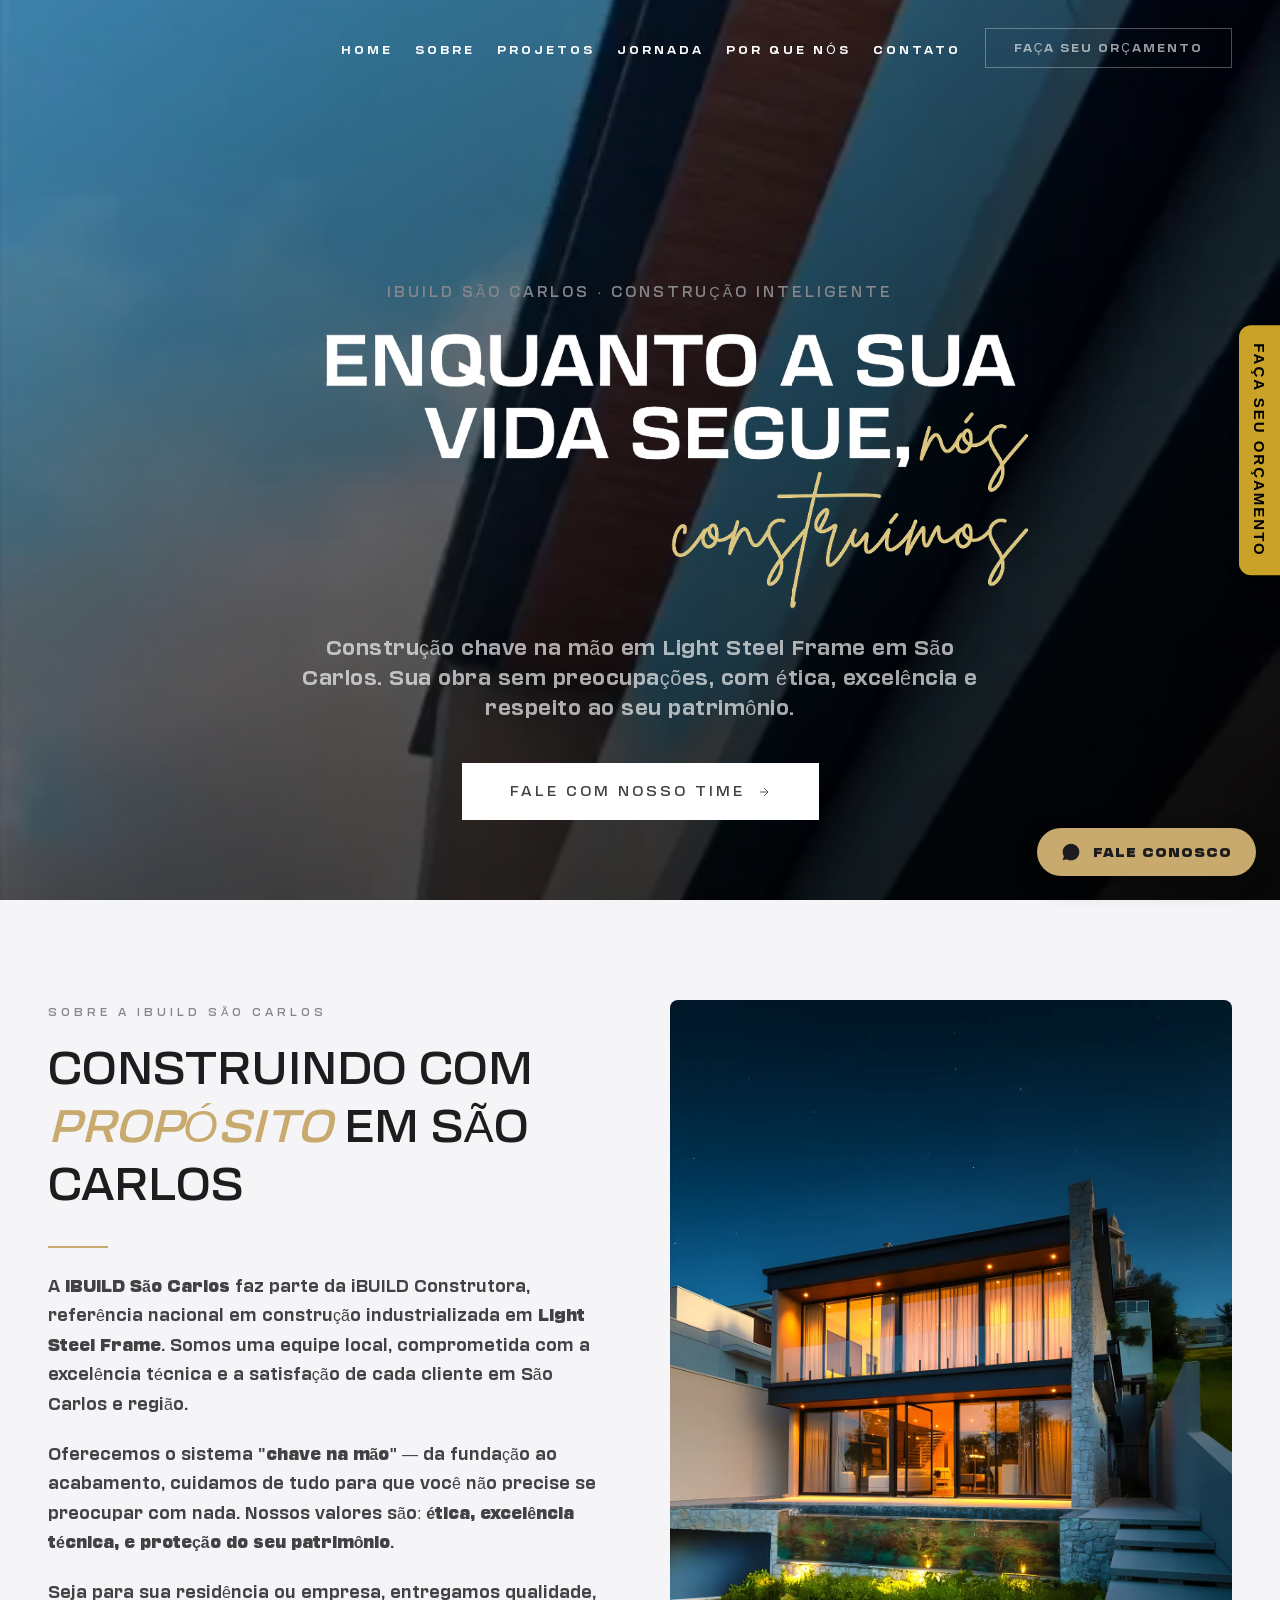
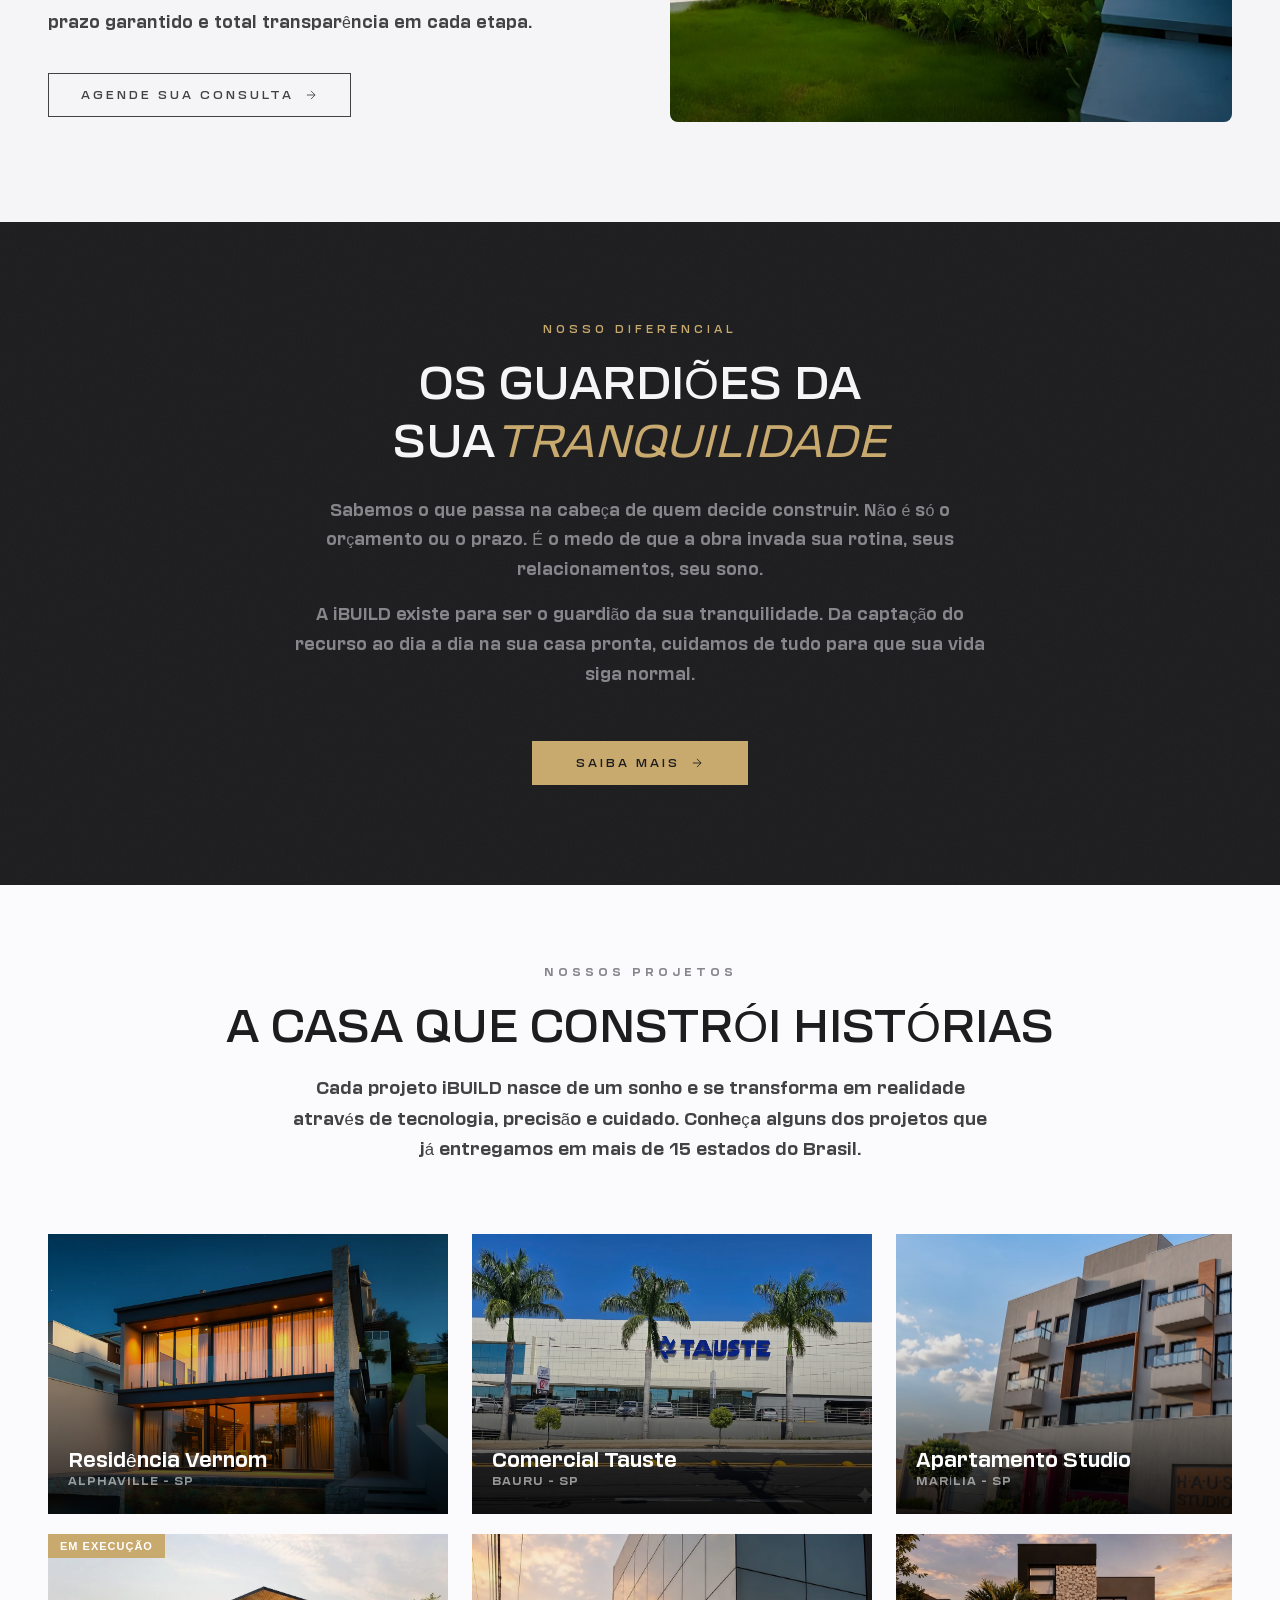
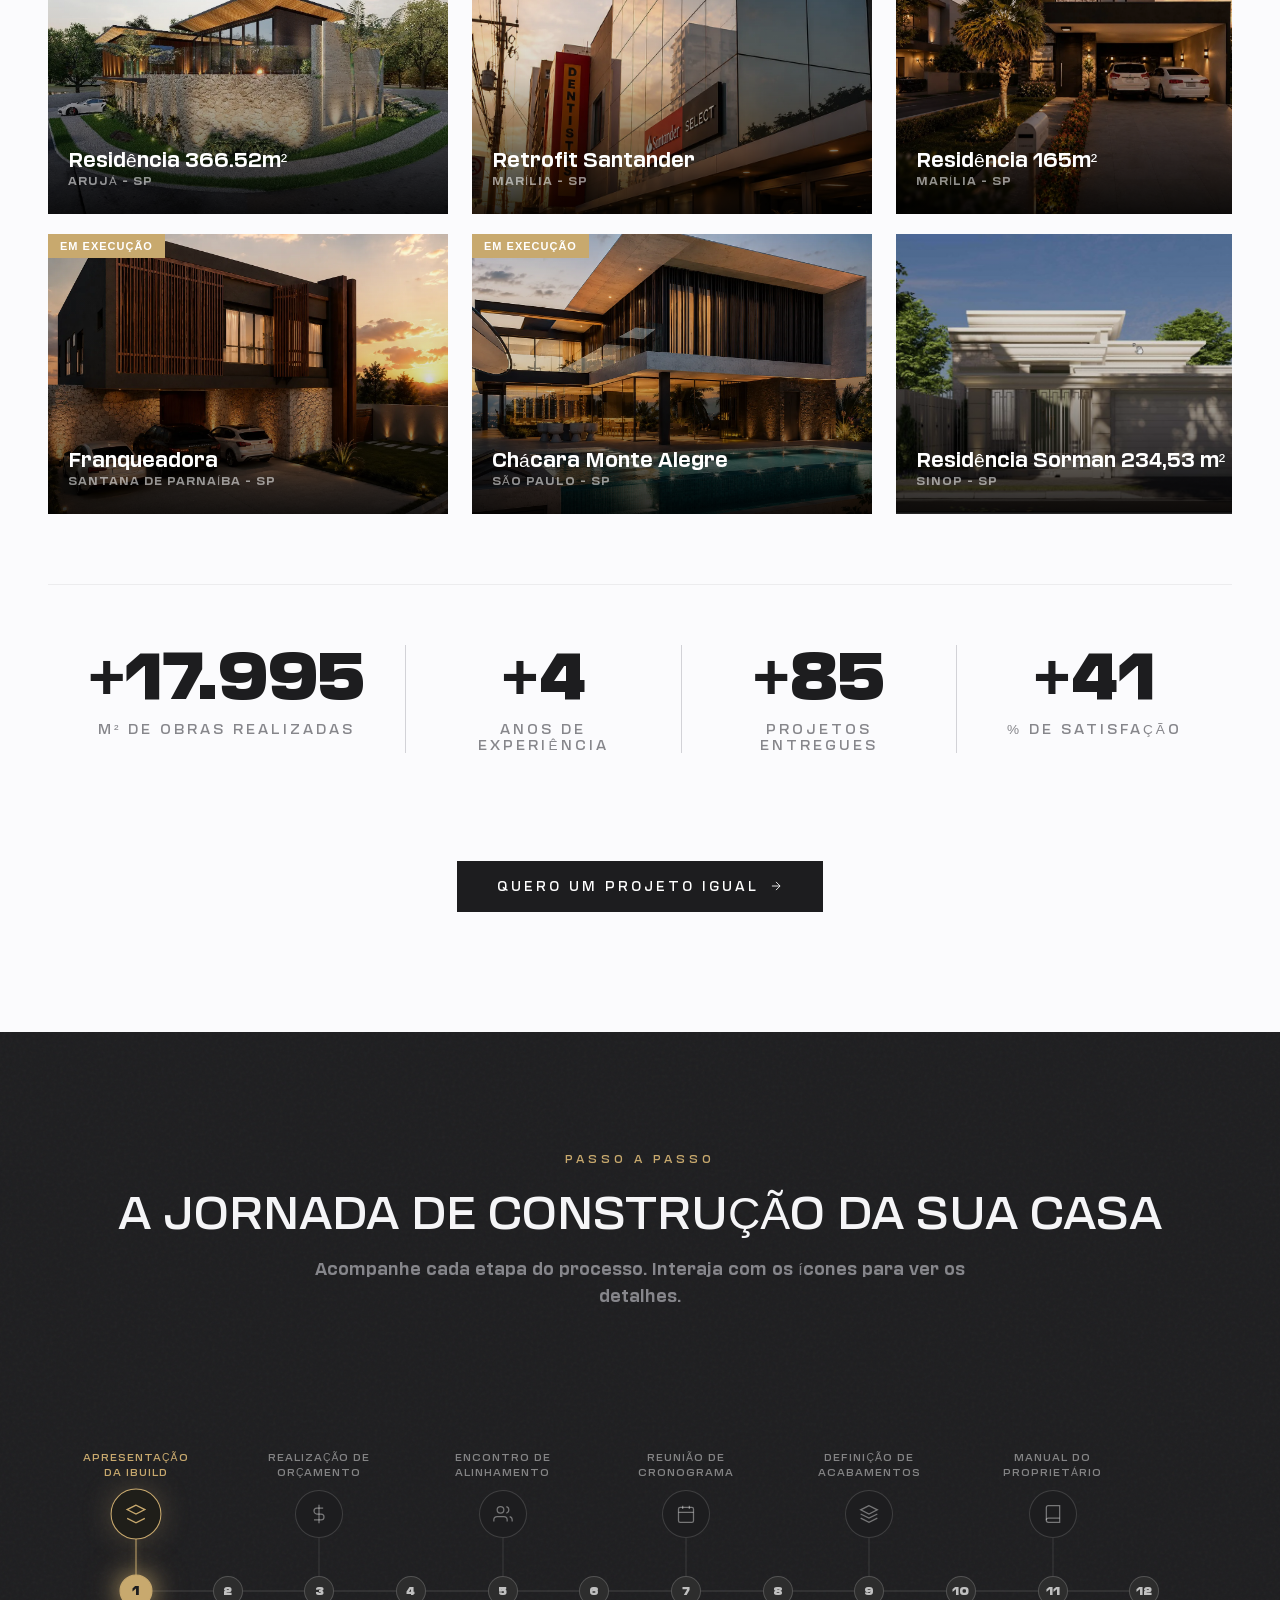
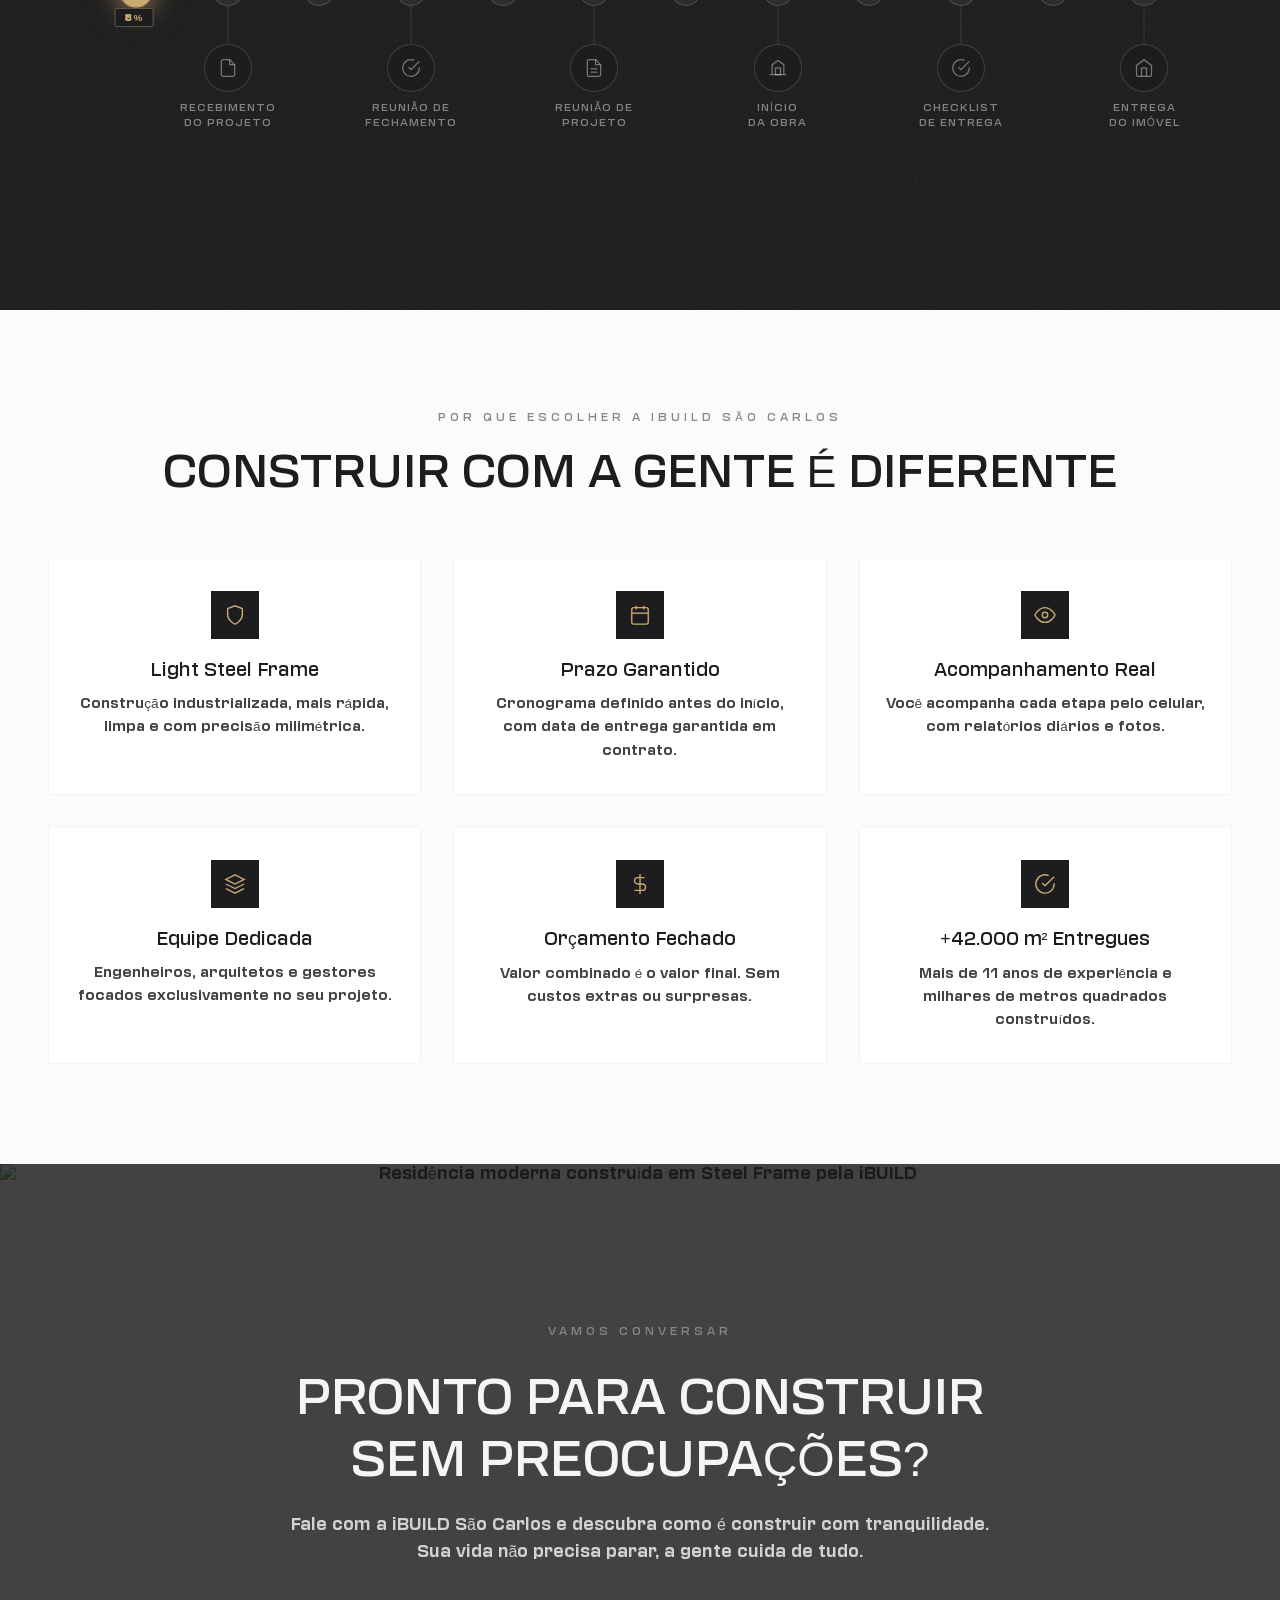
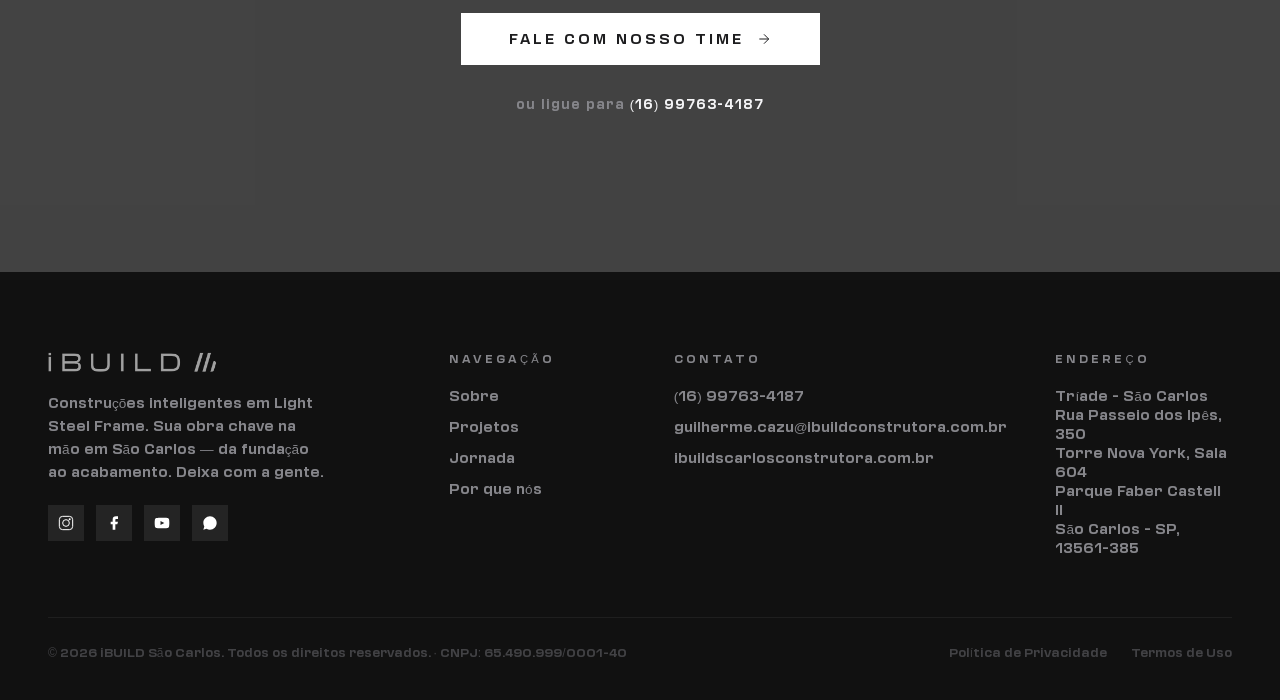
==== index.html @ 6ac56047 "Atualizar o index.html" ====
<!DOCTYPE html>
<html lang="pt-BR">
<head>
    <meta name="facebook-domain-verification" content="908ob77ywabnqjbqan4ers241t1m1q" />
    <meta charset="UTF-8">
    <meta name="viewport" content="width=device-width, initial-scale=1.0">
    <title>iBUILD São Carlos — Construções Inteligentes em Steel Frame</title>
    <meta name="description" content="iBUILD São Carlos - Construção chave na mão em Light Steel Frame. Ética, excelência técnica e proteção do seu patrimônio. Fale conosco!">
    <meta name="keywords" content="construção em steel frame São Carlos, construtora São Carlos, obra chave na mão, light steel frame, iBUILD São Carlos">
    <meta name="geo.region" content="BR-SP">
    <meta name="geo.placename" content="São Carlos">
    <meta name="geo.position" content="-22.0174;-47.8861">
    <meta name="ICBM" content="-22.0174, -47.8861">
    <link rel="canonical" href="https://lp.ibuildsaocarlos.com.br/">
    <meta property="og:title" content="iBUILD São Carlos — Construções Inteligentes em Steel Frame">
    <meta property="og:description" content="Construção chave na mão em Light Steel Frame em São Carlos. Ética, excelência técnica e proteção do seu patrimônio.">
    <meta property="og:url" content="https://lp.ibuildsaocarlos.com.br/">
    <meta property="og:type" content="website">
    <meta property="og:locale" content="pt_BR">
    <meta name="twitter:card" content="summary_large_image">
    <meta name="twitter:title" content="iBUILD São Carlos — Construções Inteligentes">
    <meta name="twitter:description" content="Construção chave na mão em Light Steel Frame em São Carlos.">

    <!-- Schema.org para negócio local -->
    <script type="application/ld+json">
    {
      "@context": "https://schema.org",
      "@type": "HomeAndConstructionBusiness",
      "name": "iBUILD São Carlos",
      "description": "Construtora especializada em Light Steel Frame, construção chave na mão e obra branca em São Carlos - SP.",
      "url": "https://lo.ibuildsaocarlos.com.br/",
      "telephone": "+5516997634187",
      "email": "guilherme.cazu@ibuildconstrutora.com.br",
      "taxID": "65.490.999/0001-40",
      "address": {
        "@type": "PostalAddress",
        "streetAddress": "Rua Passeio dos Ipês, 350, Torre Nova York, Sala 604, Parque Faber Castell II",
        "addressLocality": "São Carlos",
        "addressRegion": "SP",
        "postalCode": "13561-385",
        "addressCountry": "BR"
      },
      "areaServed": {
        "@type": "City",
        "name": "São Carlos"
      },
      "parentOrganization": {
        "@type": "Organization",
        "name": "iBUILD Construtora"
      }
    }
    </script>

    <style>
        /* ============================================================
           FONTES CARREGADAS LOCALMENTE (Transducer + Brittany Signature)
           ============================================================ */
        @font-face {
            font-family: 'Transducer';
            src: url('./fonts/Transducer-Regular.woff2') format('woff2'),
                 url('./fonts/Transducer-Regular.woff') format('woff');
            font-weight: 400;
            font-style: normal;
            font-display: swap;
        }
        @font-face {
            font-family: 'Transducer';
            src: url('./fonts/Transducer-Medium.woff2') format('woff2'),
                 url('./fonts/Transducer-Medium.woff') format('woff');
            font-weight: 500;
            font-style: normal;
            font-display: swap;
        }
        @font-face {
            font-family: 'Transducer';
            src: url('./fonts/Transducer-Bold.woff2') format('woff2'),
                 url('./fonts/Transducer-Bold.woff') format('woff');
            font-weight: 700;
            font-style: normal;
            font-display: swap;
        }
        @font-face {
            font-family: 'Transducer';
            src: url('./fonts/Transducer-Light.woff2') format('woff2'),
                 url('./fonts/Transducer-Light.woff') format('woff');
            font-weight: 300;
            font-style: normal;
            font-display: swap;
        }
        @font-face {
            font-family: 'Brittany Signature';
            src: url('./fonts/BrittanySignatureRegular.woff2') format('woff2'),
                 url('./fonts/BrittanySignatureRegular.woff') format('woff');
            font-weight: normal;
            font-style: normal;
            font-display: swap;
        }

        /* ============================================================
           RESET & VARIÁVEIS
           ============================================================ */
        *, *::before, *::after {
            margin: 0;
            padding: 0;
            box-sizing: border-box;
        }
        :root {
            --black: #1d1d1f;
            --dark: #2d2d2d;
            --charcoal: #424245;
            --gray: #86868b;
            --light-gray: #d2d2d7;
            --off-white: #f5f5f7;
            --warm-white: #fbfbfd;
            --cream: #f5f5f7;
            --accent: #86868b;
            --accent-dark: #6e6e73;
            --gold: #C8A96E;
            --gold-light: #d4bc8a;
            --font-display: 'Transducer', sans-serif;
            --font-body: 'Transducer', sans-serif;
            --ease-out-expo: cubic-bezier(0.16, 1, 0.3, 1);
            --content-width: 1300px;
            --side-padding: max(48px, calc((100vw - var(--content-width)) / 2));
        }
        html {
            scroll-behavior: smooth;
            overflow-x: hidden;
            font-size: 16px;
        }
        body {
            color: var(--black);
            background: var(--warm-white);
            overflow-x: hidden;
            -webkit-font-smoothing: antialiased;
            font-family: var(--font-body);
        }
        img {
            max-width: 100%;
            height: auto;
            display: block;
        }
        a {
            text-decoration: none;
            color: inherit;
        }
        button {
            border: none;
            background: none;
            cursor: pointer;
            font-family: inherit;
        }

        /* ============================================================
           LOADER (animação de entrada)
           ============================================================ */
        .loader {
            position: fixed;
            inset: 0;
            z-index: 9999;
            background: var(--black);
            display: flex;
            align-items: center;
            justify-content: center;
            flex-direction: column;
            transition: opacity .8s var(--ease-out-expo), visibility .8s;
            animation: loaderAutoHide .8s ease 3s forwards;
        }
        .loader.hidden {
            opacity: 0;
            visibility: hidden;
            pointer-events: none;
        }
        @keyframes loaderAutoHide {
            to { opacity: 0; visibility: hidden; pointer-events: none; }
        }
        .loader-logo {
            width: 240px;
            opacity: 0;
            animation: loaderFade 1.5s var(--ease-out-expo) .3s forwards;
        }
        .loader-line {
            width: 80px;
            height: 1px;
            background: var(--accent);
            margin-top: 36px;
            transform: scaleX(0);
            animation: loaderLine 1.8s var(--ease-out-expo) .6s forwards;
        }
        .loader-text {
            margin-top: 18px;
            font-size: .65rem;
            font-weight: 500;
            letter-spacing: 5px;
            text-transform: uppercase;
            color: var(--gray);
            opacity: 0;
            animation: loaderFade 1s var(--ease-out-expo) 1s forwards;
        }
        @keyframes loaderFade { to { opacity: 1; } }
        @keyframes loaderLine { to { transform: scaleX(1); } }

        /* ============================================================
           NAVEGAÇÃO (fixa no topo)
           ============================================================ */
        .nav {
            position: fixed;
            top: 0;
            left: 0;
            right: 0;
            z-index: 100;
            padding: 28px 48px;
            display: flex;
            justify-content: flex-end;
            align-items: center;
            gap: 24px;
            transition: background .5s, padding .4s, backdrop-filter .5s;
        }
        .nav.scrolled {
            background: rgba(26,26,26,.92);
            backdrop-filter: blur(20px);
            padding: 16px 48px;
        }
        .nav.scrolled .nav-logo {
            display: flex;
        }
        .nav.scrolled .nav-cta {
            background: #fff;
            color: var(--black);
            border-color: #fff;
        }
        .nav-logo {
            display: none;
            margin-right: auto;
        }
        .nav-logo img {
            height: 19px;
        }
        .nav-links {
            display: flex;
            gap: 22px;
            list-style: none;
            flex-shrink: 1;
            flex-wrap: nowrap;
            overflow: hidden;
        }
        .nav-links a {
            font-size: .75rem;
            font-weight: 400;
            letter-spacing: 3px;
            text-transform: uppercase;
            color: #fff;
            transition: color .3s;
            position: relative;
            white-space: nowrap;
        }
        .nav-links a::after {
            content: '';
            position: absolute;
            bottom: -4px;
            left: 0;
            width: 0;
            height: 1px;
            background: var(--gold);
            transition: width .4s var(--ease-out-expo);
        }
        .nav-links a:hover {
            color: var(--gold);
        }
        .nav-links a:hover::after {
            width: 100%;
        }
        .nav-cta {
            font-size: .75rem;
            font-weight: 400;
            letter-spacing: 2px;
            text-transform: uppercase;
            color: rgba(255,255,255,.6);
            border: 1px solid rgba(255,255,255,.3);
            padding: 12px 28px;
            transition: all .4s var(--ease-out-expo);
            white-space: nowrap;
            flex-shrink: 0;
        }
        .nav-cta:hover {
            background: var(--gold) !important;
            color: var(--black) !important;
            border-color: var(--gold) !important;
        }
        .nav-hamburger {
            display: none;
            flex-direction: column;
            gap: 6px;
            cursor: pointer;
            z-index: 200;
        }
        .nav-hamburger span {
            width: 28px;
            height: 1.5px;
            background: #fff;
            transition: all .4s var(--ease-out-expo);
        }
        .mobile-menu {
            position: fixed;
            inset: 0;
            background: var(--black);
            z-index: 150;
            display: flex;
            flex-direction: column;
            align-items: center;
            justify-content: center;
            gap: clamp(14px, 3.4vh, 28px);
            opacity: 0;
            visibility: hidden;
            transition: opacity .5s var(--ease-out-expo), visibility .5s var(--ease-out-expo);
            padding: 84px 24px 44px;
            overflow-y: auto;
            -webkit-overflow-scrolling: touch;
            text-align: center;
        }
        .mobile-menu.open {
            opacity: 1;
            visibility: visible;
        }
        .mobile-menu a {
            font-family: var(--font-display);
            font-size: clamp(1.15rem, 5.6vw, 1.9rem);
            color: var(--off-white);
            font-weight: 500;
            letter-spacing: 2px;
            text-align: center;
            line-height: 1.15;
            transition: color .3s var(--ease-out-expo);
        }
        .mobile-menu a:hover,
        .mobile-menu a:active {
            color: var(--gold);
        }
        .mobile-menu-close {
            position: absolute;
            top: 20px;
            right: 20px;
            width: 44px;
            height: 44px;
            background: transparent;
            border: 1px solid rgba(255,255,255,.18);
            color: var(--off-white);
            cursor: pointer;
            display: flex;
            align-items: center;
            justify-content: center;
            transition: all .3s var(--ease-out-expo);
            z-index: 5;
            padding: 0;
        }
        .mobile-menu-close:hover {
            background: var(--gold);
            border-color: var(--gold);
            color: var(--black);
        }
        .mobile-menu-close svg {
            width: 18px;
            height: 18px;
        }
        @media (max-width: 1200px) {
            .nav-links { gap: 14px; }
            .nav-links a { font-size: .68rem; letter-spacing: 2px; }
            .nav-cta { padding: 10px 20px; font-size: .68rem; }
        }
        @media (max-width: 1024px) {
            .nav-links, .nav-cta { display: none; }
            .nav-hamburger { display: flex; }
            .nav-logo { display: flex; margin-right: auto; }
        }
        @media (max-width: 900px) {
            .nav { padding: 20px 24px; }
            .nav.scrolled { padding: 14px 24px; }
        }

        /* ============================================================
           HERO (vídeo + overlay + conteúdo)
           ============================================================ */
        .hero {
            position: relative;
            height: 100vh;
            min-height: 600px;
            display: flex;
            overflow: hidden;
            background: var(--black);
        }
        .hero-main {
            position: relative;
            flex: 1;
            display: flex;
            align-items: flex-end;
            justify-content: center;
            overflow: hidden;
        }
        .hero-video-container {
            position: absolute;
            inset: 0;
            z-index: 1;
        }
        .hero-video-container video {
            width: 100%;
            height: 100%;
            object-fit: cover;
        }
        .hero-overlay {
            position: absolute;
            inset: 0;
            z-index: 2;
            background: linear-gradient(to top left, rgba(0,0,0,0.9) 0%, rgba(0,0,0,0.5) 50%, transparent 100%);
        }
        .hero-overlay::after {
            content: '';
            position: absolute;
            inset: 0;
            background: rgba(0,0,0,.25);
        }
        .hero-content {
            position: relative;
            z-index: 3;
            text-align: center;
            max-width: 900px;
            padding: 0 60px 80px;
            width: 100%;
            margin: 0 auto;
        }
        .hero-pretitle {
            font-size: 0.9rem;
            font-weight: 500;
            letter-spacing: 3px;
            text-transform: uppercase;
            color: var(--accent);
            margin-bottom: 20px;
            opacity: 0;
            transform: translateY(20px);
            animation: heroReveal 1s var(--ease-out-expo) 2s forwards;
        }
        .hero-title {
            font-family: var(--font-display);
            font-size: clamp(2.7rem, 5.2vw, 3.9rem);
            font-weight: 700;
            line-height: 1.0;
            color: #fff;
            margin-bottom: 24px;
            letter-spacing: 2px;
            text-transform: uppercase;
            opacity: 0;
            transform: translateY(30px);
            animation: heroReveal 1.2s var(--ease-out-expo) 2.2s forwards;
        }
        .hero-title em {
            font-family: 'Brittany Signature', cursive !important;
            font-style: normal;
            color: var(--gold);
            font-weight: normal;
            letter-spacing: 0px;
            text-transform: none;
            font-size: 1.3em;
        }
        .hero-subtitle {
            font-size: 1.25rem;
            font-weight: 400;
            color: rgba(255,255,255,.65);
            max-width: 700px;
            margin: 0 auto 40px;
            line-height: 1.5;
            letter-spacing: .5px;
            opacity: 0;
            transform: translateY(20px);
            animation: heroReveal 1s var(--ease-out-expo) 2.5s forwards;
        }
        .hero-cta {
            display: inline-flex;
            align-items: center;
            gap: 12px;
            font-size: 0.88rem;
            font-weight: 500;
            letter-spacing: 3px;
            text-transform: uppercase;
            color: var(--charcoal);
            background: #fff;
            border: none;
            padding: 20px 48px;
            transition: all .5s var(--ease-out-expo);
            opacity: 0;
            transform: translateY(20px);
            animation: heroReveal 1s var(--ease-out-expo) 2.8s forwards;
            white-space: nowrap;
            flex-shrink: 0;
        }
        .hero-cta svg {
            width: 14px;
            height: 14px;
            stroke: var(--charcoal);
            transition: transform .4s var(--ease-out-expo);
        }
        .hero-cta:hover svg {
            stroke: var(--black);
            transform: translateX(4px);
        }
        @keyframes heroReveal {
            to { opacity: 1; transform: translateY(0); }
        }
        @media (max-width: 900px) {
            .hero { flex-direction: column; }
            .hero-content { padding: 0 24px 60px; }
            .hero-title { letter-spacing: 0px; font-size: clamp(2.1rem, 7.5vw, 3rem); }
            .hero-cta { padding: 16px 32px; font-size: .78rem; letter-spacing: 2px; }
        }
        @media (max-width: 480px) {
            .hero-content { padding: 0 16px 48px; }
            .hero-pretitle { font-size: .72rem; letter-spacing: 4px; }
            .hero-title { font-size: clamp(1.7rem, 7vw, 2.4rem); }
            .hero-subtitle { font-size: 1rem; }
        }

        /* ============================================================
           REVEAL (animações de entrada ao scroll)
           ============================================================ */
        .reveal {
            opacity: 0;
            transform: translateY(40px);
            transition: opacity .9s var(--ease-out-expo), transform .9s var(--ease-out-expo);
        }
        .reveal.visible {
            opacity: 1;
            transform: translateY(0);
        }
        .reveal-delay-1 { transition-delay: .1s; }
        .reveal-delay-2 { transition-delay: .2s; }
        .reveal-delay-3 { transition-delay: .3s; }
        .reveal-delay-4 { transition-delay: .4s; }
        .reveal-line {
            transform: scaleX(0);
            transform-origin: left;
            transition: transform 1.2s var(--ease-out-expo);
        }
        .reveal-line.visible { transform: scaleX(1); }
        .reveal-scale {
            opacity: 0;
            transform: scale(.95);
            transition: opacity 1s var(--ease-out-expo), transform 1s var(--ease-out-expo);
        }
        .reveal-scale.visible {
            opacity: 1;
            transform: scale(1);
        }

        /* ============================================================
           SEÇÃO: SOBRE iBUILD SÃO CARLOS
           ============================================================ */
        .about-sc {
            padding: 100px var(--side-padding);
            background: var(--cream);
            position: relative;
            z-index: 2;
        }
        .about-sc-inner {
            max-width: var(--content-width);
            margin: 0 auto;
            display: grid;
            grid-template-columns: 1fr 1fr;
            gap: 60px;
            align-items: center;
        }
        .about-sc-content {}
        .about-sc-title {
            font-family: var(--font-display);
            font-size: clamp(2rem, 3.5vw, 2.8rem);
            font-weight: 500;
            line-height: 1.3;
            color: var(--black);
            margin-bottom: 32px;
        }
        .about-sc-title em {
            font-style: italic;
            color: var(--gold);
        }
        .about-sc-text {
            font-size: 1rem;
            font-weight: 400;
            line-height: 1.85;
            color: var(--charcoal);
        }
        .about-sc-text p + p {
            margin-top: 20px;
        }
        .about-sc-cta {
            display: inline-flex;
            align-items: center;
            gap: 10px;
            margin-top: 36px;
            font-size: .75rem;
            font-weight: 500;
            letter-spacing: 3px;
            text-transform: uppercase;
            color: var(--charcoal);
            border: 1px solid var(--charcoal);
            padding: 14px 32px;
            transition: all .4s var(--ease-out-expo);
            white-space: nowrap;
        }
        .about-sc-cta svg {
            width: 14px;
            height: 14px;
            stroke: currentColor;
            transition: transform .4s var(--ease-out-expo);
        }
        .about-sc-cta:hover svg {
            transform: translateX(4px);
        }
        .about-sc-cta:hover {
            background: var(--gold);
            color: var(--black);
            border-color: var(--gold);
        }
        .about-sc-image {
            overflow: hidden;
            border-radius: 8px;
        }
        .about-sc-image img {
            width: 100%;
            height: auto;
            object-fit: cover;
            transition: transform .8s var(--ease-out-expo);
        }
        .about-sc-image:hover img {
            transform: scale(1.05);
        }
        @media (max-width: 900px) {
            .about-sc { padding: 60px 20px; }
            .about-sc-inner {
                grid-template-columns: 1fr;
                gap: 32px;
            }
            .about-sc-image { order: -1; }
        }

        /* ============================================================
           SEÇÃO: GUARDIÕES (diferencial)
           ============================================================ */
        .guardioes {
            padding: 100px var(--side-padding);
            background: var(--black);
            overflow: hidden;
            position: relative;
            z-index: 2;
        }
        .guardioes::before {
            content: '';
            position: absolute;
            inset: 0;
            background: url("data:image/svg+xml,%3Csvg viewBox='0 0 400 400' xmlns='http://www.w3.org/2000/svg'%3E%3Cfilter id='n'%3E%3CfeTurbulence type='fractalNoise' baseFrequency='.7' numOctaves='4' stitchTiles='stitch'/%3E%3C/filter%3E%3Crect width='100%25' height='100%25' filter='url(%23n)' opacity='.04'/%3E%3C/svg%3E");
            opacity: .6;
        }
        .guardioes-inner {
            max-width: var(--content-width);
            margin: 0 auto;
            position: relative;
            z-index: 1;
            display: flex;
            flex-direction: column;
            gap: 54px;
            align-items: center;
        }
        .guardioes-text {
            max-width: 720px;
            text-align: center;
        }
        .guardioes-text .intro-label {
            margin-bottom: 18px;
            color: var(--gold);
            font-size: .7rem;
            font-weight: 500;
            letter-spacing: 4px;
            text-transform: uppercase;
        }
        .guardioes-text h2 {
            font-family: var(--font-display);
            font-size: clamp(2rem, 3.5vw, 2.8rem);
            font-weight: 500;
            line-height: 1.3;
            color: var(--off-white);
            margin-bottom: 24px;
        }
        .guardioes-text h2 em {
            font-style: italic;
            color: var(--gold);
            font-weight: 100;
        }
        .guardioes-text p {
            font-size: 1rem;
            line-height: 1.85;
            color: var(--gray);
            margin-bottom: 16px;
        }
        .guardioes-cta {
            display: inline-flex;
            align-items: center;
            gap: 10px;
            margin-top: 36px;
            font-size: .75rem;
            font-weight: 500;
            letter-spacing: 3px;
            text-transform: uppercase;
            color: var(--black);
            background: var(--gold);
            border: 1px solid var(--gold);
            padding: 14px 43px;
            transition: all .4s var(--ease-out-expo);
            white-space: nowrap;
        }
        .guardioes-cta svg {
            width: 14px;
            height: 14px;
            stroke: currentColor;
            transition: transform .4s var(--ease-out-expo);
        }
        .guardioes-cta:hover svg {
            transform: translateX(4px);
        }
        .guardioes-cta:hover {
            background: #fff !important;
            color: var(--black) !important;
            border-color: #fff !important;
        }
        @media (max-width: 900px) {
            .guardioes { padding: 60px 20px; }
        }

        /* ============================================================
           SEÇÃO: NOSSOS PROJETOS (carrossel horizontal)
           ============================================================ */
        .showcase {
            padding: 80px var(--side-padding) 120px;
            max-width: 100%;
            margin: 0 auto;
            position: relative;
            z-index: 2;
        }
        .showcase-header {
            text-align: center;
            margin-bottom: 60px;
        }
        .showcase-label {
            font-size: .7rem;
            font-weight: 400;
            letter-spacing: 4px;
            text-transform: uppercase;
            color: var(--accent);
            margin-bottom: 20px;
        }
        .showcase-title {
            font-family: var(--font-display);
            font-size: clamp(2rem, 3.5vw, 2.8rem);
            font-weight: 500;
            color: var(--black);
        }
        .showcase-desc {
            font-size: 1.05rem;
            font-weight: 400;
            line-height: 1.8;
            color: var(--charcoal);
            max-width: 700px;
            margin: 20px auto 0;
            text-align: center;
        }
        .showcase-carousel-row {
            display: flex;
            gap: 24px;
            width: max-content;
            padding: 10px 0;
        }
        .showcase-carousel-row--left {
            animation: showcaseLeft 50s linear infinite;
        }
        .showcase-carousel-row--right {
            animation: showcaseRight 50s linear infinite;
        }
        .showcase-carousel-row:hover {
            animation-play-state: paused;
        }
        @keyframes showcaseLeft {
            0% { transform: translateX(0); }
            100% { transform: translateX(-50%); }
        }
        @keyframes showcaseRight {
            0% { transform: translateX(-50%); }
            100% { transform: translateX(0); }
        }
        .showcase-carousel-card {
            width: 400px;
            height: 280px;
            overflow: hidden;
            position: relative;
            flex-shrink: 0;
            transition: transform .5s var(--ease-out-expo), box-shadow .5s;
            cursor: pointer;
        }
        .showcase-carousel-card:hover {
            transform: scale(1.04);
            z-index: 5;
            box-shadow: 0 16px 48px rgba(0,0,0,.2);
        }
        .showcase-carousel-card img {
            width: 100%;
            height: 100%;
            object-fit: cover;
            transition: transform .6s var(--ease-out-expo);
        }
        .showcase-carousel-card:hover img {
            transform: scale(1.08);
        }
        .showcase-item-overlay {
            position: absolute;
            inset: 0;
            background: linear-gradient(to top, rgba(0,0,0,.85) 0%, rgba(0,0,0,.15) 50%, transparent 100%);
            display: flex;
            flex-direction: column;
            justify-content: flex-end;
            padding: 16px 20px;
            transition: background .4s;
        }
        .showcase-carousel-card:hover .showcase-item-overlay {
            background: linear-gradient(to top, rgba(0,0,0,.95) 0%, rgba(0,0,0,.3) 55%, transparent 100%);
        }
        .showcase-item-label {
            font-family: var(--font-display);
            font-size: 1.2rem;
            color: #fff;
            margin-bottom: 4px;
            transform: translateY(8px);
            transition: transform .5s var(--ease-out-expo);
        }
        .showcase-carousel-card:hover .showcase-item-label {
            transform: translateY(0);
        }
        .showcase-item-sub {
            font-size: .72rem !important;
            color: rgba(255,255,255,.55) !important;
            margin-bottom: 10px !important;
            margin-top: 6px !important;
            display: block !important;
            letter-spacing: 1px;
            text-transform: uppercase;
            font-weight: 400;
        }
        .showcase-item-link {
            font-size: 0.75rem;
            font-weight: 500;
            color: var(--accent);
            text-transform: uppercase;
            letter-spacing: 2px;
            opacity: 0;
            transform: translateY(15px);
            transition: all .5s var(--ease-out-expo);
            display: inline-flex;
            align-items: center;
            gap: 8px;
        }
        .showcase-carousel-card:hover .showcase-item-link {
            opacity: 1;
            transform: translateY(0);
            transition-delay: .05s;
        }
        .showcase-stats {
            display: grid;
            grid-template-columns: repeat(4, 1fr);
            gap: 0;
            max-width: var(--content-width);
            margin: 60px auto 0;
            padding: 60px 0;
            border-top: 1px solid rgba(0,0,0,.06);
            text-align: center;
        }
        .showcase-stats .stat-item {
            padding: 0 40px;
            border-right: 1px solid var(--light-gray);
        }
        .showcase-stats .stat-item:last-child {
            border-right: none;
        }
        .stat-number {
            font-family: var(--font-display);
            font-size: clamp(3rem, 5vw, 4.5rem);
            font-weight: 700;
            color: var(--black);
            line-height: 1;
            margin-bottom: 12px;
            font-variant-numeric: tabular-nums;
            min-height: 1em;
            display: block;
            white-space: nowrap;
        }
        .stat-number span {
            color: var(--black);
            font-variant-numeric: tabular-nums;
            display: inline-block;
        }
        .stat-label {
            font-size: .85rem;
            font-weight: 500;
            letter-spacing: 3px;
            text-transform: uppercase;
            color: var(--gray);
            margin-top: 4px;
        }
        .showcase-cta {
            display: inline-flex;
            align-items: center;
            gap: 10px;
            font-size: .8rem;
            font-weight: 500;
            letter-spacing: 3px;
            text-transform: uppercase;
            color: #fff;
            background: var(--black);
            padding: 18px 40px;
            transition: all .5s var(--ease-out-expo);
            white-space: nowrap;
        }
        .showcase-cta svg {
            width: 14px;
            height: 14px;
            stroke: currentColor;
            transition: transform .4s var(--ease-out-expo);
        }
        .showcase-cta:hover svg {
            transform: translateX(4px);
        }
        .showcase-cta:hover {
            background: var(--gold) !important;
            color: var(--black) !important;
            border-color: var(--gold) !important;
        }
        .showcase-cta-gold {
            background: var(--gold);
            color: var(--black);
        }
        .showcase-cta-gold:hover {
            background: var(--black) !important;
            color: var(--gold) !important;
            border-color: var(--black) !important;
            transform: translateY(-3px);
            box-shadow: 0 12px 30px rgba(0,0,0,.22);
        }
        .showcase-cta-gold:hover svg {
            stroke: var(--gold);
        }
        .showcase-cta-row {
            display: flex;
            align-items: center;
            justify-content: center;
            gap: 18px;
            flex-wrap: wrap;
        }
        @media (max-width: 768px) {
            .showcase-stats {
                grid-template-columns: 1fr 1fr;
                gap: 32px 0;
                margin: 48px auto 0;
                padding: 36px 16px;
            }
            .showcase-stats .stat-item {
                border-right: none;
                padding: 0 8px;
            }
            .stat-number {
                font-size: clamp(1.7rem, 7vw, 2.4rem) !important;
            }
            .stat-label {
                font-size: .65rem !important;
                letter-spacing: 1.5px !important;
                margin-top: 6px !important;
            }
            .showcase-carousel-card {
                width: 280px;
                height: 200px;
            }
            .showcase-carousel-row {
                gap: 14px;
            }
        }

        /* ============================================================
           SEÇÃO: JORNADA (12 passos) – versão simplificada
           ============================================================ */
        .journey {
            padding: 120px var(--side-padding) 80px;
            background: var(--black);
            position: relative;
            overflow: hidden;
            z-index: 2;
        }
        .journey::before {
            content: '';
            position: absolute;
            inset: 0;
            background: url("data:image/svg+xml,%3Csvg viewBox='0 0 400 400' xmlns='http://www.w3.org/2000/svg'%3E%3Cfilter id='n'%3E%3CfeTurbulence type='fractalNoise' baseFrequency='.65' numOctaves='3' stitchTiles='stitch'/%3E%3C/filter%3E%3Crect width='100%25' height='100%25' filter='url(%23n)' opacity='.04'/%3E%3C/svg%3E");
        }
        .journey-inner {
            max-width: var(--content-width);
            margin: 0 auto;
            position: relative;
            z-index: 1;
        }
        .journey-header {
            text-align: center;
            margin-bottom: 60px;
        }
        .journey-label {
            font-size: .7rem;
            font-weight: 500;
            letter-spacing: 4px;
            text-transform: uppercase;
            color: var(--gold);
            margin-bottom: 20px;
        }
        .journey-title {
            font-family: var(--font-display);
            font-size: clamp(2rem, 3.5vw, 2.8rem);
            font-weight: 500;
            color: var(--off-white);
        }
        .journey-subtitle {
            font-size: 1rem;
            font-weight: 400;
            color: var(--gray);
            max-width: 650px;
            margin: 16px auto 0;
            line-height: 1.7;
        }
        .journey-steps {
            display: grid;
            grid-template-columns: repeat(4, 1fr);
            gap: 24px;
        }
        .journey-step {
            background: rgba(255,255,255,.04);
            border: 1px solid rgba(255,255,255,.08);
            padding: 24px 20px;
            text-align: center;
            transition: all .4s var(--ease-out-expo);
        }
        .journey-step:hover {
            background: rgba(255,255,255,.08);
            border-color: var(--gold);
            transform: translateY(-4px);
        }
        .journey-step-number {
            font-family: var(--font-display);
            font-size: 1.2rem;
            font-weight: 700;
            color: var(--gold);
            margin-bottom: 8px;
        }
        .journey-step-title {
            font-family: var(--font-display);
            font-size: .85rem;
            font-weight: 500;
            color: var(--off-white);
            margin-bottom: 8px;
            text-transform: uppercase;
            letter-spacing: 1px;
        }
        .journey-step-desc {
            font-size: .78rem;
            color: var(--gray);
            line-height: 1.6;
        }
        .journey-cta-wrap {
            display: flex;
            justify-content: center;
            margin-top: 50px;
        }
        .journey-cta {
            display: inline-flex;
            align-items: center;
            gap: 12px;
            padding: 18px 44px;
            background: var(--gold);
            color: var(--black);
            font-family: var(--font-display);
            font-size: 0.78rem;
            font-weight: 600;
            letter-spacing: 3px;
            text-transform: uppercase;
            border: 1px solid var(--gold);
            transition: all .4s var(--ease-out-expo);
            white-space: nowrap;
            cursor: pointer;
        }
        .journey-cta svg {
            width: 14px;
            height: 14px;
            stroke: currentColor;
            transition: transform .4s var(--ease-out-expo);
        }
        .journey-cta:hover {
            background: transparent;
            color: var(--gold);
            box-shadow: 0 8px 28px rgba(200,169,110,.35);
        }
        .journey-cta:hover svg {
            transform: translateX(4px);
        }
        @media (max-width: 900px) {
            .journey { padding: 80px 20px; }
            .journey-steps {
                grid-template-columns: repeat(2, 1fr);
                gap: 16px;
            }
        }
        @media (max-width: 480px) {
            .journey-steps {
                grid-template-columns: 1fr;
            }
        }

        /* ============================================================
           SEÇÃO: POR QUE ESCOLHER iBUILD SÃO CARLOS
           ============================================================ */
        .why-sc {
            padding: 100px var(--side-padding);
            background: var(--warm-white);
            position: relative;
            z-index: 2;
        }
        .why-sc-inner {
            max-width: var(--content-width);
            margin: 0 auto;
        }
        .why-sc-header {
            text-align: center;
            margin-bottom: 60px;
        }
        .why-sc-label {
            font-size: .7rem;
            font-weight: 500;
            letter-spacing: 4px;
            text-transform: uppercase;
            color: var(--accent);
            margin-bottom: 20px;
        }
        .why-sc-title {
            font-family: var(--font-display);
            font-size: clamp(2rem, 3.5vw, 2.8rem);
            font-weight: 500;
            color: var(--black);
        }
        .why-sc-grid {
            display: grid;
            grid-template-columns: repeat(3, 1fr);
            gap: 32px;
        }
        .why-sc-card {
            background: #fff;
            border: 1px solid rgba(0,0,0,.04);
            padding: 32px 24px;
            text-align: center;
            transition: all .5s var(--ease-out-expo);
        }
        .why-sc-card:hover {
            transform: translateY(-6px);
            box-shadow: 0 20px 56px rgba(0,0,0,.08);
        }
        .why-sc-card-icon {
            width: 48px;
            height: 48px;
            background: var(--black);
            display: flex;
            align-items: center;
            justify-content: center;
            margin: 0 auto 20px;
        }
        .why-sc-card-icon svg {
            width: 22px;
            height: 22px;
            stroke: var(--gold);
            fill: none;
        }
        .why-sc-card-title {
            font-family: var(--font-display);
            font-size: 1.1rem;
            font-weight: 500;
            color: var(--black);
            margin-bottom: 12px;
        }
        .why-sc-card-text {
            font-size: .85rem;
            color: var(--charcoal);
            line-height: 1.7;
        }
        @media (max-width: 900px) {
            .why-sc { padding: 60px 20px; }
            .why-sc-grid {
                grid-template-columns: 1fr 1fr;
                gap: 20px;
            }
        }
        @media (max-width: 480px) {
            .why-sc-grid {
                grid-template-columns: 1fr;
            }
        }

        /* ============================================================
           SEÇÃO: iBUILD NA MÍDIA (carrossel simplificado)
           ============================================================ */
        #midia {
            padding: 100px 0;
            background: var(--cream);
            position: relative;
            z-index: 2;
            overflow: hidden;
        }
        #midia .midia-inner {
            max-width: var(--content-width);
            margin: 0 auto;
            padding: 0 var(--side-padding);
        }
        .midia-header {
            text-align: center;
            margin-bottom: 48px;
        }
        .midia-label {
            font-size: .7rem;
            font-weight: 500;
            letter-spacing: 4px;
            text-transform: uppercase;
            color: var(--gold);
            margin-bottom: 16px;
        }
        .midia-title {
            font-family: var(--font-display);
            font-size: clamp(1.8rem, 3vw, 2.4rem);
            font-weight: 500;
            color: var(--black);
        }
        .midia-grid {
            display: grid;
            grid-template-columns: repeat(3, 1fr);
            gap: 24px;
        }
        .midia-card {
            background: #fff;
            overflow: hidden;
            transition: all .5s var(--ease-out-expo);
            border: 1px solid rgba(0,0,0,.04);
        }
        .midia-card:hover {
            transform: translateY(-6px);
            box-shadow: 0 20px 56px rgba(0,0,0,.08);
        }
        .midia-card-image {
            aspect-ratio: 16/9;
            overflow: hidden;
        }
        .midia-card-image img {
            width: 100%;
            height: 100%;
            object-fit: cover;
            transition: transform .8s var(--ease-out-expo);
        }
        .midia-card:hover .midia-card-image img {
            transform: scale(1.05);
        }
        .midia-card-body {
            padding: 20px 20px 24px;
        }
        .midia-card-tag {
            font-size: .6rem;
            font-weight: 400;
            letter-spacing: 3px;
            text-transform: uppercase;
            color: var(--accent);
            margin-bottom: 8px;
        }
        .midia-card-title {
            font-family: var(--font-display);
            font-size: 1rem;
            font-weight: 500;
            color: var(--black);
            line-height: 1.4;
            margin-bottom: 8px;
        }
        .midia-card-link {
            font-size: .7rem;
            font-weight: 500;
            letter-spacing: 2px;
            text-transform: uppercase;
            color: var(--charcoal);
            display: inline-flex;
            align-items: center;
            gap: 8px;
            transition: color .3s;
        }
        .midia-card-link:hover {
            color: var(--black);
        }
        .midia-card-link svg {
            width: 12px;
            height: 12px;
            transition: transform .3s;
        }
        .midia-card-link:hover svg {
            transform: translateX(4px);
        }
        @media (max-width: 900px) {
            .midia-grid {
                grid-template-columns: 1fr 1fr;
                gap: 16px;
            }
        }
        @media (max-width: 480px) {
            .midia-grid {
                grid-template-columns: 1fr;
            }
        }
        /* 
        =============================================================
           SEÇÃO: CTA FINAL
           ============================================================ */
        .cta-section {
            position: relative;
            padding: 160px var(--side-padding);
            text-align: center;
            overflow: hidden;
            z-index: 2;
        }
        .cta-bg {
            position: absolute;
            inset: 0;
            z-index: 0;
        }
        .cta-bg img {
            width: 100%;
            height: 100%;
            object-fit: cover;
        }
        .cta-bg::after {
            content: '';
            position: absolute;
            inset: 0;
            background: rgba(26,26,26,.82);
        }
        .cta-inner {
            position: relative;
            z-index: 1;
            max-width: 700px;
            margin: 0 auto;
        }
        .cta-label {
            font-size: .7rem;
            font-weight: 500;
            letter-spacing: 4px;
            text-transform: uppercase;
            color: var(--accent);
            margin-bottom: 28px;
        }
        .cta-title {
            font-family: var(--font-display);
            font-size: clamp(2rem, 4vw, 3rem);
            font-weight: 500;
            color: var(--off-white);
            line-height: 1.3;
            margin-bottom: 20px;
        }
        .cta-text {
            font-size: 1rem;
            font-weight: 400;
            color: var(--light-gray);
            line-height: 1.7;
            margin-bottom: 48px;
        }
        .cta-btn {
            display: inline-flex;
            align-items: center;
            gap: 12px;
            font-size: .85rem;
            font-weight: 400;
            letter-spacing: 3px;
            text-transform: uppercase;
            color: var(--black);
            background: #fff;
            padding: 18px 48px;
            transition: all .5s var(--ease-out-expo);
        }
        .cta-btn svg {
            width: 16px;
            height: 16px;
            transition: transform .4s var(--ease-out-expo);
        }
        .cta-btn:hover svg {
            transform: translateX(4px);
        }
        .cta-btn:hover {
            background: var(--gold) !important;
            color: var(--black) !important;
            border-color: var(--gold) !important;
        }
        .cta-phone {
            margin-top: 32px;
            font-size: .8rem;
            font-weight: 400;
            color: var(--gray);
            letter-spacing: 1px;
        }
        .cta-phone a {
            color: var(--off-white);
            transition: color .3s;
        }
        .cta-phone a:hover {
            color: var(--accent);
        }
        @media (max-width: 768px) {
            .cta-section {
                padding: 100px 24px;
            }
        }

        /* ============================================================
           CTA FIXO NO RODAPÉ (pulsante)
           ============================================================ */
        .fixed-cta {
            position: fixed;
            bottom: 24px;
            right: 24px;
            z-index: 120;
            display: flex;
            align-items: center;
            gap: 12px;
            background: var(--gold);
            color: var(--black);
            padding: 14px 24px;
            border-radius: 50px;
            box-shadow: 0 8px 24px rgba(0,0,0,.3);
            font-family: var(--font-display);
            font-size: .85rem;
            font-weight: 600;
            letter-spacing: 1px;
            text-transform: uppercase;
            text-decoration: none;
            transition: transform .3s, box-shadow .3s;
            animation: pulseCta 2s ease-in-out infinite;
        }
        .fixed-cta:hover {
            transform: scale(1.05);
            box-shadow: 0 12px 32px rgba(0,0,0,.4);
            animation: none;
        }
        .fixed-cta svg {
            width: 20px;
            height: 20px;
            fill: var(--black);
        }
        @keyframes pulseCta {
            0%, 100% { transform: scale(1); }
            50% { transform: scale(1.08); }
        }
        @media (max-width: 768px) {
            .fixed-cta {
                bottom: 16px;
                right: 16px;
                padding: 12px 18px;
                font-size: .75rem;
            }
            .fixed-cta svg {
                width: 18px;
                height: 18px;
            }
        }

        /* ============================================================
           FOOTER
           ============================================================ */
        .footer {
            padding: 80px var(--side-padding) 40px;
            background: #111;
            position: relative;
            z-index: 2;
        }
        .footer-grid {
            max-width: var(--content-width);
            margin: 0 auto;
            display: grid;
            grid-template-columns: 2fr 1fr 1fr 1fr;
            gap: 48px;
            padding-bottom: 48px;
            border-bottom: 1px solid rgba(255,255,255,.06);
        }
        .footer-brand img {
            height: 20px;
            opacity: .6;
            margin-bottom: 20px;
        }
        .footer-brand p {
            font-size: .85rem;
            font-weight: 400;
            color: var(--gray);
            line-height: 1.7;
            max-width: 280px;
        }
        .footer-col h3 {
            font-size: .7rem;
            font-weight: 400;
            letter-spacing: 3px;
            text-transform: uppercase;
            color: var(--accent);
            margin-bottom: 20px;
        }
        .footer-col ul {
            list-style: none;
        }
        .footer-col li {
            margin-bottom: 12px;
        }
        .footer-col a {
            font-size: .85rem;
            font-weight: 400;
            color: var(--gray);
            transition: color .3s;
        }
        .footer-col a:hover {
            color: var(--off-white);
        }
        .footer-bottom {
            max-width: var(--content-width);
            margin: 0 auto;
            padding-top: 28px;
            display: flex;
            justify-content: space-between;
            align-items: center;
            flex-wrap: wrap;
            gap: 16px;
        }
        .footer-copy {
            font-size: .75rem;
            font-weight: 400;
            color: var(--charcoal);
        }
        .footer-blinks {
            display: flex;
            gap: 24px;
        }
        .footer-blinks a {
            font-size: .75rem;
            font-weight: 400;
            color: var(--charcoal);
            transition: color .3s;
        }
        .footer-blinks a:hover {
            color: var(--accent);
        }
        @media (max-width: 768px) {
            .footer {
                padding: 56px 20px 28px;
            }
            .footer-grid {
                grid-template-columns: 1fr 1fr;
                grid-template-areas:
                    "brand brand"
                    "nav contato"
                    "social social";
                gap: 36px 16px;
            }
            .footer-grid > div:nth-child(1) {
                grid-area: brand;
                text-align: center;
                padding-bottom: 32px;
                border-bottom: 1px solid rgba(255,255,255,.06);
                display: flex;
                flex-direction: column;
                align-items: center;
            }
            .footer-brand p {
                text-align: center;
                max-width: 320px;
                margin: 0 auto;
            }
            .footer-grid > div:nth-child(2) { grid-area: nav; text-align: center; }
            .footer-grid > div:nth-child(3) { grid-area: contato; text-align: center; }
            .footer-grid > div:nth-child(4) { grid-area: social; text-align: center; padding-top: 32px; border-top: 1px solid rgba(255,255,255,.06); }
            .footer-grid > div:nth-child(4) ul {
                display: flex;
                flex-wrap: wrap;
                justify-content: center;
                gap: 10px 24px;
            }
            .footer-grid > div:nth-child(4) li { margin-bottom: 0; }
            .footer-bottom {
                flex-direction: column;
                text-align: center;
            }
        }

        /* ============================================================
           UTILITÁRIOS
           ============================================================ */
        .intro-label {
            font-size: .7rem;
            font-weight: 500;
            letter-spacing: 4px;
            text-transform: uppercase;
            color: var(--accent);
            margin-bottom: 20px;
        }
        .intro-line {
            width: 60px;
            height: 2px;
            background: var(--gold);
            margin-bottom: 24px;
        }



/* VARIÁVEIS GLOBAIS (use apenas se ainda não existirem no seu CSS) */
:root{
  --black:#1d1d1f;
  --dark:#2d2d2d;
  --charcoal:#424245;
  --gray:#86868b;
  --light-gray:#d2d2d7;
  --off-white:#f5f5f7;
  --warm-white:#fbfbfd;
  --cream:#f5f5f7;
  --accent:#86868b;
  --accent-dark:#6e6e73;
  --gold:#C8A96E;
  --gold-light:#d4bc8a;
  --font-display:'Transducer',sans-serif;
  --font-body:'Transducer',sans-serif;
  --ease-out-expo:cubic-bezier(0.16,1,0.3,1);
  --content-width:1300px;
  --side-padding:max(48px, calc((100vw - var(--content-width)) / 2))
}

/* ANIMAÇÕES DE REVEAL (SCROLL) */
.reveal{opacity:0;transform:translateY(40px);transition:opacity .9s var(--ease-out-expo),transform .9s var(--ease-out-expo)}
.reveal.visible{opacity:1;transform:translateY(0)}
.reveal-delay-1{transition-delay:.1s}
.reveal-delay-2{transition-delay:.2s}
.reveal-delay-3{transition-delay:.3s}
.reveal-delay-4{transition-delay:.4s}
.reveal-line{transform:scaleX(0);transform-origin:left;transition:transform 1.2s var(--ease-out-expo)}
.reveal-line.visible{transform:scaleX(1)}
.reveal-scale{opacity:0;transform:scale(.95);transition:opacity 1s var(--ease-out-expo),transform 1s var(--ease-out-expo)}
.reveal-scale.visible{opacity:1;transform:scale(1)}

/* CARROSSEL SHOWCASE (PROJETOS) */
.showcase-carousel-row { display: flex; gap: 24px; width: max-content; padding: 10px 0; }
.showcase-carousel-row--left { animation: showcaseLeft 50s linear infinite; }
.showcase-carousel-row--right { animation: showcaseRight 50s linear infinite; }
.showcase-carousel-row:hover { animation-play-state: paused; }
@keyframes showcaseLeft { 0% { transform: translateX(0); } 100% { transform: translateX(-50%); } }
@keyframes showcaseRight { 0% { transform: translateX(-50%); } 100% { transform: translateX(0); } }
.showcase-carousel-card { width: 400px; height: 280px; overflow: hidden; position: relative; flex-shrink: 0; transition: transform .5s var(--ease-out-expo), box-shadow .5s; cursor: pointer; }
.showcase-carousel-card:hover { transform: scale(1.04); z-index: 5; box-shadow: 0 16px 48px rgba(0,0,0,.2); }
.showcase-carousel-card img { width: 100%; height: 100%; object-fit: cover; transition: transform .6s var(--ease-out-expo); }
.showcase-carousel-card:hover img { transform: scale(1.08); }
.showcase-carousel-card .showcase-item-overlay { position:absolute;inset:0;background:linear-gradient(to top,rgba(0,0,0,.85) 0%,rgba(0,0,0,.15) 50%,transparent 100%);display:flex;flex-direction:column;justify-content:flex-end;padding:16px 20px;transition:background .4s; }
.showcase-carousel-card:hover .showcase-item-overlay { background:linear-gradient(to top,rgba(0,0,0,.95) 0%,rgba(0,0,0,.3) 55%,transparent 100%); }
.showcase-carousel-card:hover .showcase-item-label { transform:translateY(0); }
.showcase-carousel-card:hover .showcase-item-link { opacity:1;transform:translateY(0);transition-delay:.05s; }
@media(max-width:768px) { .showcase-carousel-card { width: 280px; height: 200px; } .showcase-carousel-row { gap: 14px; } }

/* JORNADA / PASSO A PASSO (DESKTOP) */
@media(min-width: 901px) {
  .journey{padding:120px var(--side-padding) 50px;background:var(--black);position:relative;overflow:hidden;z-index:2;}
  .journey::before{content:'';position:absolute;inset:0;background:url("data:image/svg+xml,%3Csvg viewBox='0 0 400 400' xmlns='http://www.w3.org/2000/svg'%3E%3Cfilter id='n'%3E%3CfeTurbulence type='fractalNoise' baseFrequency='.65' numOctaves='3' stitchTiles='stitch'/%3E%3C/filter%3E%3Crect width='100%25' height='100%25' filter='url(%23n)' opacity='.04'/%3E%3C/svg%3E")}
  .journey-inner{max-width:var(--content-width);margin:0 auto;position:relative}
  .journey-header{text-align:center;margin-bottom:80px}
  .journey-label{font-size:.7rem;font-weight:500;letter-spacing:4px;text-transform:uppercase;color:var(--gold);margin-bottom:20px}
  .journey-title{font-family:var(--font-display);font-size:clamp(2rem,3.5vw,2.8rem);font-weight:500;color:var(--off-white)}
  .journey-subtitle{font-size:1rem;font-weight:400;color:var(--gray);max-width:650px;margin:16px auto 0;line-height:1.7}
  .pap-flow { position: relative; max-width: 1100px; margin: 0 auto; height: 470px; }
  .pap-nodes { display: flex; justify-content: space-between; height: 100%; position: relative; z-index: 2; }
  .pap-line { position: absolute; top: 200px; left: 4%; right: 4%; height: 2px; background: rgba(255,255,255,.08); border-radius: 2px; z-index: 0; }
  .pap-line-glow { position: absolute; top: 200px; left: 4%; height: 2px; width: 0%; background: linear-gradient(90deg, rgba(200,169,110,.35) 0%, var(--gold) 60%, var(--gold-light) 100%); border-radius: 2px; box-shadow: 0 0 14px rgba(200,169,110,.45), 0 0 28px rgba(200,169,110,.18); transition: width 1s cubic-bezier(0.4, 0, 0.2, 1); z-index: 1; }
  .pap-line-glow::after { content: ''; position: absolute; right: -5px; top: 50%; transform: translateY(-50%); width: 10px; height: 10px; background: var(--gold); border-radius: 50%; box-shadow: 0 0 14px var(--gold), 0 0 28px rgba(200,169,110,.7); opacity: 0; transition: opacity .4s ease; animation: papPulseDot 1.6s ease-in-out infinite; }
  .pap-line-glow.active::after { opacity: 1; }
  @keyframes papPulseDot { 0%, 100% { transform: translateY(-50%) scale(1); } 50% { transform: translateY(-50%) scale(1.45); } }
  .pap-progress-label { position: absolute; top: 218px; left: 4%; transform: translateX(-50%); font-family: var(--font-display); font-size: 0.62rem; font-weight: 600; letter-spacing: 2px; color: var(--gold); background: var(--black); padding: 3px 8px; border: 1px solid rgba(200,169,110,.4); border-radius: 2px; opacity: 0; pointer-events: none; z-index: 7; transition: opacity .35s ease, left 1s cubic-bezier(0.4, 0, 0.2, 1); white-space: nowrap; }
  .pap-progress-label.visible { opacity: 1; }
  .pap-node { flex: 1; position: relative; cursor: default; transition: transform .3s; pointer-events: none; }
  .pap-node .pap-circle, .pap-node .pap-num, .pap-node .pap-label { pointer-events: auto; cursor: pointer; }
  .pap-node::before { content: ''; position: absolute; left: 50%; transform: translateX(-50%); width: 1px; background: rgba(255,255,255,.12); z-index: 4; transition: all .4s ease; }
  .pap-node.top::before { top: 148px; height: 38px; }
  .pap-node.bottom::before { top: 216px; height: 38px; }
  .pap-node.active::before { background: var(--gold); box-shadow: 0 0 6px rgba(200,169,110,.55); }
  .pap-circle { position: absolute; left: 50%; transform: translateX(-50%); width: 48px; height: 48px; border-radius: 50%; background: var(--black); border: 1.5px solid rgba(255,255,255,.15); display: flex; align-items: center; justify-content: center; z-index: 5; transition: all .4s ease; }
  .pap-circle svg { width: 20px; height: 20px; stroke: rgba(255,255,255,.4); fill: none; stroke-width: 1.5; transition: all .4s ease; }
  .pap-node.top .pap-circle { top: 100px; }
  .pap-node.bottom .pap-circle { top: 254px; }
  .pap-num { position: absolute; top: 186px; left: 50%; transform: translateX(-50%); width: 30px; height: 30px; border-radius: 50%; background: #2d2d2d; color: rgba(255,255,255,.7); border: 1px solid rgba(255,255,255,.18); font-size: 0.72rem; font-weight: bold; font-family: var(--font-display); display: flex; align-items: center; justify-content: center; z-index: 6; box-shadow: none; transition: all .4s ease; }
  .pap-node.active .pap-num { background: var(--gold); color: var(--black); border-color: var(--gold); box-shadow: 0 0 22px rgba(200,169,110,.75), 0 0 36px rgba(200,169,110,.35); transform: translateX(-50%) scale(1.1); }
  .pap-label { position: absolute; left: 50%; transform: translateX(-50%); width: 130px; text-align: center; font-family: var(--font-display); font-size: 0.65rem; font-weight: 500; letter-spacing: 1px; text-transform: uppercase; color: rgba(255,255,255,.45); line-height: 1.45; transition: color .4s; }
  .pap-node.top .pap-label { top: 60px; }
  .pap-node.bottom .pap-label { top: 310px; }
  .pap-tooltip { position: absolute; left: 50%; transform: translateX(-50%) translateY(10px); background: var(--black); border: 1px solid rgba(200,169,110,.2); padding: 14px 18px; width: 240px; font-size: 0.75rem; color: var(--off-white); opacity: 0; visibility: hidden; z-index: 10; pointer-events: none; text-align: center; line-height: 1.5; transition: all .3s var(--ease-out-expo); }
  .pap-tooltip::after { content: ''; position: absolute; left: 50%; transform: translateX(-50%); border: 6px solid transparent; }
  .pap-node.top .pap-tooltip { bottom: calc(100% - 52px); }
  .pap-node.top .pap-tooltip::after { top: 100%; border-top-color: var(--black); }
  .pap-node.bottom .pap-tooltip { top: 350px; }
  .pap-node.bottom .pap-tooltip::after { bottom: 100%; border-bottom-color: var(--black); }
  .pap-node.active .pap-circle { border-color: var(--gold); background: #1f1e19; box-shadow: 0 0 28px rgba(200,169,110,.28); transform: translateX(-50%) scale(1.06); }
  .pap-node.active .pap-circle svg { stroke: var(--gold); }
  .pap-node.active .pap-label { color: var(--gold); }
  .pap-node.open .pap-tooltip { opacity: 1; visibility: visible; transform: translateX(-50%) translateY(0); border-color: var(--gold); }
  .pap-mobile-track { display: none !important; }
  .journey-cta-wrap { display: flex; justify-content: center; margin-top: 80px; position: relative; z-index: 3; }
  .journey-cta { display: inline-flex; align-items: center; gap: 12px; padding: 18px 44px; background: var(--gold); color: var(--black); font-family: var(--font-display); font-size: 0.78rem; font-weight: 600; letter-spacing: 3px; text-transform: uppercase; border: 1px solid var(--gold); transition: all .4s var(--ease-out-expo); white-space: nowrap; cursor: pointer; }
  .journey-cta svg { width: 14px; height: 14px; stroke: currentColor; transition: transform .4s var(--ease-out-expo); }
  .journey-cta:hover { background: transparent; color: var(--gold); box-shadow: 0 8px 28px rgba(200,169,110,.35); }
  .journey-cta:hover svg { transform: translateX(4px); }
}

/* JORNADA / PASSO A PASSO (MOBILE) */
@media(max-width:900px){
  .journey { padding: 80px 20px 100px; background:var(--black); position:relative; overflow:hidden; z-index:2; }
  .journey-header{text-align:center;margin-bottom:60px}
  .journey-label{font-size:.7rem;font-weight:500;letter-spacing:4px;text-transform:uppercase;color:var(--gold);margin-bottom:20px}
  .journey-title{font-family:var(--font-display);font-size:clamp(2rem,3.5vw,2.8rem);font-weight:500;color:var(--off-white)}
  .journey-subtitle{font-size:1rem;font-weight:400;color:var(--gray);margin:16px auto 0;line-height:1.7}
  .pap-flow { padding: 20px 0; position: relative; }
  .pap-line, .pap-line-glow, .pap-progress-label { display: none !important; }
  .pap-mobile-track { display: block; position: absolute; top: 40px; bottom: 40px; left: 37px; width: 2px; background: rgba(255,255,255,.08); border-radius: 2px; z-index: 0; }
  .pap-mobile-track-fill { position: absolute; top: 0; left: 0; width: 100%; height: 0%; background: linear-gradient(180deg, var(--gold) 0%, var(--gold-light) 100%); box-shadow: 0 0 12px rgba(200,169,110,.4); border-radius: 2px; transition: height .8s cubic-bezier(0.4, 0, 0.2, 1); }
  .pap-nodes { display: flex; flex-direction: column !important; position: relative; padding-left: 26px; }
  .pap-nodes::before { display: none !important; }
  .pap-node { flex: unset !important; width: 100% !important; display: flex; flex-direction: row !important; align-items: flex-start !important; gap: 20px; padding: 14px 0 !important; position: relative; z-index: 2; flex-wrap: wrap; }
  .pap-node::before { display: none !important; }
  .pap-node .pap-num { order: -1 !important; width: 24px; height: 24px; border-radius: 50%; background: rgba(255,255,255,.05); color: rgba(255,255,255,.4); border: 1px solid rgba(255,255,255,.18); font-size: 0.65rem; font-weight: bold; font-family: var(--font-display); display: flex; align-items: center; justify-content: center; z-index: 6; margin-top: 14px; margin-right: -10px; box-shadow: none; transition: box-shadow .4s ease, transform .4s ease, background .4s ease, color .4s ease; }
  .pap-node.active .pap-num { background: var(--gold); color: var(--black); border-color: var(--gold); box-shadow: 0 0 14px rgba(200,169,110,.6); transform: scale(1.1); }
  .pap-node .pap-circle { order: 0 !important; flex-shrink: 0; width: 52px !important; height: 52px !important; background: var(--black) !important; border-radius: 50%; border: 1.5px solid rgba(255,255,255,.15); display: flex; align-items: center; justify-content: center; z-index: 5; transition: all .4s ease; position: relative; top: auto !important; left: auto !important; transform: none !important; }
  .pap-circle svg { width: 20px !important; height: 20px !important; stroke: rgba(255,255,255,.4); fill: none; transition: all .4s ease; }
  .pap-node .pap-label { order: 1 !important; margin: 0 !important; text-align: left !important; max-width: none !important; font-size: .72rem !important; line-height: 1.4 !important; margin-top: 16px !important; font-family: var(--font-display); font-weight: 500; letter-spacing: 1.5px; text-transform: uppercase; color: rgba(255,255,255,.4); transition: color .4s; position: relative; top: auto !important; left: auto !important; transform: none !important; width: auto !important; }
  .pap-tooltip { position: relative; bottom: auto !important; top: auto !important; left: 0; transform: none !important; width: 100%; margin-top: 12px; margin-left: 72px; opacity: 0; max-height: 0; overflow: hidden; transition: all .4s; padding: 0; border: none; order: 3; background: transparent; color: var(--off-white); font-size: 0.75rem; line-height: 1.5; }
  .pap-tooltip::after { display: none; }
  .pap-node.active .pap-tooltip { opacity: 1; max-height: 200px; padding: 12px 16px; border: 1px solid rgba(200,169,110,.2); background: var(--black); }
  .pap-node.active .pap-circle { border-color: var(--gold) !important; background: #1f1e19 !important; box-shadow: 0 0 30px rgba(200,169,110,.3) !important; }
  .pap-node.active .pap-circle svg { stroke: var(--gold) !important; }
  .pap-node.active .pap-label { color: var(--gold) !important; }
  .journey-cta-wrap { display: flex; justify-content: center; margin-top: 50px; position: relative; z-index: 3; }
  .journey-cta { display: inline-flex; align-items: center; gap: 10px; padding: 16px 36px; background: var(--gold); color: var(--black); font-family: var(--font-display); font-size: 0.72rem; font-weight: 600; letter-spacing: 3px; text-transform: uppercase; border: 1px solid var(--gold); transition: all .4s var(--ease-out-expo); white-space: nowrap; cursor: pointer; }
  .journey-cta svg { width: 13px; height: 13px; stroke: currentColor; }
}

        /* ============================================================
   CTA FLUTUANTE LATERAL (#floatCta)
   ------------------------------------------------------------
   Este bloco substitui os estilos antigos do .fixed-cta.
   Se você ainda tiver .fixed-cta no seu CSS, remova ou comente
   essas regras para evitar conflitos visuais com o novo #floatCta.
   ============================================================ */

/* --- DESKTOP (padrão) --- */
#floatCta {
    position: fixed;
    right: 0;
    top: 50%;
    transform: translateY(-50%);
    z-index: 120;
    writing-mode: vertical-rl;
    text-orientation: mixed;
    text-transform: uppercase;
    background: #C8A96E;
    color: #1d1d1f;
    padding: 22px 13px;
    border-radius: 14px 0 0 14px;
    font-family: 'Transducer', sans-serif;
    font-weight: 600;
    font-size: .8rem;
    letter-spacing: 1px;
    line-height: 1.35;
    box-shadow: -5px 6px 26px rgba(0,0,0,.25);
    text-decoration: none;
    cursor: pointer;
    transition: padding .3s ease, box-shadow .3s ease;
    max-height: 80vh;
}

#floatCta .cta-short {
    display: none;
}

#floatCta:hover {
    padding-right: 19px;
    box-shadow: -9px 8px 34px rgba(0,0,0,.33);
}

/* --- MOBILE (max-width: 768px) --- */
@media (max-width: 768px) {
    #floatCta {
        left: 50%;
        right: auto;
        bottom: calc(16px + env(safe-area-inset-bottom, 0px));
        transform: translateX(-50%);
        width: 88%;
        max-width: 440px;
        max-height: none;
        display: flex;
        align-items: center;
        justify-content: space-between;
        gap: 14px;
        writing-mode: horizontal-tb;
        text-transform: none;
        background: rgba(29,29,31,.94);
        -webkit-backdrop-filter: blur(10px);
        backdrop-filter: blur(10px);
        color: #fff;
        border: 1px solid rgba(255,255,255,.10);
        border-radius: 16px;
        padding: 15px 16px 15px 22px;
        font-size: clamp(.78rem, 3.6vw, .9rem);
        font-weight: 600;
        letter-spacing: .2px;
        white-space: nowrap;
        line-height: 1.3;
        box-shadow: 0 10px 34px rgba(0,0,0,.30);
    }

    #floatCta .cta-full {
        display: none;
    }

    #floatCta .cta-short {
        display: inline;
    }

    #floatCta::after {
        content: '→';
        flex-shrink: 0;
        width: 30px;
        height: 30px;
        border: 1.5px solid rgba(255,255,255,.40);
        border-radius: 50%;
        display: flex;
        align-items: center;
        justify-content: center;
        font-size: 1.05rem;
        transition: transform .2s ease, background .2s ease;
    }

    #floatCta:hover {
        padding: 15px 16px 15px 22px;
        box-shadow: 0 10px 34px rgba(0,0,0,.30);
    }

    #floatCta:active {
        transform: translateX(-50%) scale(.985);
    }

    #floatCta:active::after {
        transform: translateX(3px);
        background: rgba(255,255,255,.14);
    }
}

/* --- DESKTOP com altura pequena (max-height: 560px e min-width: 769px) --- */
@media (max-height: 560px) and (min-width: 769px) {
    #floatCta {
        font-size: .64rem;
        padding: 12px 9px;
    }
}
    </style>

    <!-- Pré-carregamento da imagem do hero (poster) para evitar flash -->
    <link rel="preload" as="image" href="assets/hero-poster.webp" fetchpriority="high">
        <!-- Bitrix24 — Formulário Popup (deve carregar no <head>) -->
        <script data-b24-form="click/344/0rvo59">
        (function(w,d,u){
            var s=d.createElement('script');
            s.async=true;
            s.src=u+'?'+(Date.now()/180000|0);
            var h=d.getElementsByTagName('script')[0];
            h.parentNode.insertBefore(s,h);
        })(window,document,'https://cdn.bitrix24.com.br/b15418859/crm/form/loader_344.js');
        </script>
</head>
<body>

    <!-- ============================================================
    LOADER
    ============================================================ -->
    <div class="loader" id="loader">
        <img src="assets/logo-light.webp" alt="iBUILD São Carlos" class="loader-logo" fetchpriority="high">
        <div class="loader-line"></div>
        <span class="loader-text">Construções Inteligentes</span>
    </div>

    <!-- ============================================================
    NAVEGAÇÃO
    ============================================================ -->
    <nav class="nav" id="nav">
        <a href="#" class="nav-logo">
            <img src="assets/LOGOHORIZONTALNOVO.webp" alt="iBUILD São Carlos" loading="lazy">
        </a>
        <ul class="nav-links">
            <li><a href="#hero">Home</a></li>
            <li><a href="#sobre">Sobre</a></li>
            <li><a href="#projetos">Projetos</a></li>
            <li><a href="#jornada">Jornada</a></li>
            <li><a href="#porque">Por que nós</a></li>
            <li><a href="#contato">Contato</a></li>
        </ul>
         <!--<a href="https://wa.me/5516997634187" target="_blank" rel="noopener" class="nav-cta">Faça seu Orçamento</a>--> 
        <a href="#" id="ibuild-header-btn" class="nav-cta" role="button">Faça seu Orçamento</a>
        <div class="nav-hamburger" id="hamburger" onclick="toggleMenu()">
            <span></span><span></span><span></span>
        </div>
    </nav>

    <!-- Menu mobile -->
    <div class="mobile-menu" id="mobileMenu">
        <button class="mobile-menu-close" onclick="toggleMenu()" aria-label="Fechar menu">
            <svg viewBox="0 0 24 24" fill="none" stroke="currentColor" stroke-width="1.8"><path d="M18 6L6 18M6 6l12 12"/></svg>
        </button>
        <a href="#hero" onclick="toggleMenu()">Home</a>
        <a href="#sobre" onclick="toggleMenu()">Sobre</a>
        <a href="#projetos" onclick="toggleMenu()">Projetos</a>
        <a href="#jornada" onclick="toggleMenu()">Jornada</a>
        <a href="#porque" onclick="toggleMenu()">Por que nós</a>
        <a href="#contato" onclick="toggleMenu()">Contato</a>
    </div>

    <!-- ============================================================
    HERO
    ============================================================ -->
    <section class="hero" id="hero">
        <div class="hero-main">
            <div class="hero-video-container">
                <video autoplay muted loop playsinline preload="metadata" poster="assets/hero-poster.webp" width="720" height="1280" id="heroVideo">
                    <source src="assets/hero-video.mp4" type="video/mp4">
                </video>
            </div>
            <div class="hero-overlay"></div>
            <div class="hero-content">
                <p class="hero-pretitle">iBUILD São Carlos · Construção Inteligente</p>
                <h1 class="hero-title hero-title--img" style="display: flex; justify-content: flex-end;"><img width="1000" height="405" src="assets/12.webp" alt="Enquanto a sua vida segue, nós construímos" style="width:auto;height:auto;max-width:min(100%,720px);max-height:clamp(190px,32vh,320px);object-fit:contain;"></h1>
                <p class="hero-subtitle">
                    Construção chave na mão em Light Steel Frame em São Carlos. 
                    Sua obra sem preocupações, com ética, excelência e respeito ao seu patrimônio.
                </p>
                <a href="https://wa.me/5516997634187" target="_blank" rel="noopener" class="hero-cta">
                    Fale com nosso time
                    <svg viewBox="0 0 24 24" fill="none" stroke="currentColor" stroke-width="1.5"><path d="M5 12h14M12 5l7 7-7 7"/></svg>
                </a>
            </div>
        </div>
    </section>

    <!-- ============================================================
    SEÇÃO: SOBRE iBUILD SÃO CARLOS
    ============================================================ -->
    <section class="about-sc" id="sobre">
        <div class="about-sc-inner">
            <div class="about-sc-content reveal">
                <div class="intro-label">Sobre a iBUILD São Carlos</div>
                <h2 class="about-sc-title">
                    CONSTRUINDO COM <em>PROPÓSITO</em> EM SÃO CARLOS
                </h2>
                <div class="intro-line reveal-line"></div>
                <div class="about-sc-text">
                    <p>
                        A <strong>iBUILD São Carlos</strong> faz parte da iBUILD Construtora, referência nacional em 
                        construção industrializada em <strong>Light Steel Frame</strong>. Somos uma equipe local, 
                        comprometida com a excelência técnica e a satisfação de cada cliente em São Carlos e região.
                    </p>
                    <p>
                        Oferecemos o sistema <strong>"chave na mão"</strong> — da fundação ao acabamento, 
                        cuidamos de tudo para que você não precise se preocupar com nada. 
                        Nossos valores são: <strong>ética, excelência técnica, e proteção do seu patrimônio</strong>.
                    </p>
                    <p>
                        Seja para sua residência ou empresa, entregamos qualidade, prazo garantido 
                        e total transparência em cada etapa.
                    </p>
                </div>
                <a href="https://wa.me/5516997634187" target="_blank" rel="noopener" class="about-sc-cta">
                    Agende sua consulta
                    <svg viewBox="0 0 24 24" fill="none" stroke="currentColor" stroke-width="1.5"><path d="M5 12h14M12 5l7 7-7 7"/></svg>
                </a>
            </div>
            <div class="about-sc-image reveal-scale">
                <img src="assets/imoveis/casa-vernom-alphaville-sp/capa.webp" alt="Projeto iBUILD em Light Steel Frame" loading="lazy">
            </div>
        </div>
    </section>

    <!-- ============================================================
    SEÇÃO: GUARDIÕES (Diferencial)
    ============================================================ -->
    <section class="guardioes" id="guardioes">
        <div class="guardioes-inner">
            <div class="reveal guardioes-text">
                <div class="intro-label">Nosso Diferencial</div>
                <h2>OS GUARDIÕES DA SUA<em>TRANQUILIDADE</em></h2>
                <p style="font-size:1rem;line-height:1.85;color:var(--gray);margin-bottom:16px;">Sabemos o que passa na cabeça de quem decide construir. Não é só o orçamento ou o prazo. É o medo de que a obra invada sua rotina, seus relacionamentos, seu sono.</p>
                <p style="font-size:1rem;line-height:1.85;color:var(--gray);">A iBUILD existe para ser o guardião da sua tranquilidade. Da captação do recurso ao dia a dia na sua casa pronta, cuidamos de tudo para que sua vida siga normal.</p>
                <a href="https://wa.me/5516997634187" target="_blank" rel="noopener" class="guardioes-cta">
                    Saiba Mais
                    <svg viewBox="0 0 24 24" fill="none" stroke="currentColor" stroke-width="1.5"><path d="M5 12h14M12 5l7 7-7 7"/></svg>
                </a>
            </div>
        </div>
    </section>

    <!-- ============================================================
    SEÇÃO: NOSSOS PROJETOS (Carrossel)
    ============================================================ -->
    <section class="showcase" id="projetos">
        <div class="showcase-header">
            <p class="showcase-label reveal">Nossos Projetos</p>
            <h2 class="showcase-title reveal reveal-delay-1">A CASA QUE CONSTRÓI HISTÓRIAS</h2>
            <p class="showcase-desc reveal reveal-delay-2 visible">Cada projeto iBUILD nasce de um sonho e se transforma em realidade através de tecnologia, precisão e cuidado. Conheça alguns dos projetos que já entregamos em mais de 15 estados do Brasil.</p>
        </div>

        <div style="overflow:hidden;position:relative;">
            <!-- Linha 1 (esquerda) -->
            <div class="showcase-carousel-row showcase-carousel-row--left" data-cloned="true" style="animation-duration: 32.430769s;">

    <div class="showcase-carousel-card">
      <img width="1245" height="1600" loading="lazy" src="assets/imoveis/casa-vernom-alphaville-sp/capa.webp" alt="Casa Vernom">
      <div class="showcase-item-overlay">
        <span class="showcase-item-label">Residência Vernom</span>
        <span class="showcase-item-sub">Alphaville - SP</span>
        <span class="showcase-item-link"> </span>
      </div>
    </div>

    <div class="showcase-carousel-card">
      <img width="1600" height="1058" loading="lazy" src="assets/imoveis/tauste/TausteDuquedeCaxiasBauru.webp" alt="Comercial Tauste">
      <div class="showcase-item-overlay">
        <span class="showcase-item-label">Comercial Tauste</span>
        <span class="showcase-item-sub">Bauru - SP</span>
        <span class="showcase-item-link"> </span>
      </div>
    </div>

    <div class="showcase-carousel-card">
      <img width="1600" height="1370" loading="lazy" src="assets/imoveis/apartamento-studio-marilia-sp/capa.webp" alt="Apartamento Studio">
      <div class="showcase-item-overlay">
        <span class="showcase-item-label">Apartamento Studio</span>
        <span class="showcase-item-sub">Marília - SP</span>
        <span class="showcase-item-link"> </span>
      </div>
    </div>

    <div class="showcase-carousel-card">
      <img width="1600" height="1066" loading="lazy" src="assets/imoveis/kayo-restaurante/capa.webp" alt="Kayo Restaurante">
      <div class="showcase-item-overlay">
        <span class="showcase-item-label">Kayo Restaurante</span>
        <span class="showcase-item-sub">Botucatu - SP</span>
        <span class="showcase-item-link"> </span>
      </div>
    </div>

    <div class="showcase-carousel-card">
      <img width="1008" height="756" loading="lazy" src="assets/imoveis/village-damha-1-020-00-m-marilia-sp/village-damha-1-020-00-m-marilia-sp-1.webp" alt="Village Damha">
      <div class="showcase-item-overlay">
        <span class="showcase-item-label">Village Damha</span>
        <span class="showcase-item-sub">Marília - SP</span>
        <span class="showcase-item-link"> </span>
      </div>
    </div>

  

    <div class="showcase-carousel-card">
      <img width="1245" height="1600" loading="lazy" src="assets/imoveis/casa-vernom-alphaville-sp/capa.webp" alt="Casa Vernom">
      <div class="showcase-item-overlay">
        <span class="showcase-item-label">Residência Vernom</span>
        <span class="showcase-item-sub">Alphaville - SP</span>
        <span class="showcase-item-link"> </span>
      </div>
    </div>

    <div class="showcase-carousel-card">
      <img width="1600" height="1058" loading="lazy" src="assets/imoveis/tauste/TausteDuquedeCaxiasBauru.webp" alt="Comercial Tauste">
      <div class="showcase-item-overlay">
        <span class="showcase-item-label">Comercial Tauste</span>
        <span class="showcase-item-sub">Bauru - SP</span>
        <span class="showcase-item-link"> </span>
      </div>
    </div>

    <div class="showcase-carousel-card">
      <img width="1600" height="1370" loading="lazy" src="assets/imoveis/apartamento-studio-marilia-sp/capa.webp" alt="Apartamento Studio">
      <div class="showcase-item-overlay">
        <span class="showcase-item-label">Apartamento Studio</span>
        <span class="showcase-item-sub">Marília - SP</span>
        <span class="showcase-item-link"> </span>
      </div>
    </div>

    <div class="showcase-carousel-card">
      <img width="1600" height="1066" loading="lazy" src="assets/imoveis/kayo-restaurante/capa.webp" alt="Kayo Restaurante">
      <div class="showcase-item-overlay">
        <span class="showcase-item-label">Kayo Restaurante</span>
        <span class="showcase-item-sub">Botucatu - SP</span>
        <span class="showcase-item-link"> </span>
      </div>
    </div>

    <div class="showcase-carousel-card">
      <img width="1008" height="756" loading="lazy" src="assets/imoveis/village-damha-1-020-00-m-marilia-sp/village-damha-1-020-00-m-marilia-sp-1.webp" alt="Village Damha">
      <div class="showcase-item-overlay">
        <span class="showcase-item-label">Village Damha</span>
        <span class="showcase-item-sub">Marília - SP</span>
        <span class="showcase-item-link"> </span>
      </div>
    </div>

  </div>

            <!-- Linha 2 (direita) -->
            <div class="showcase-carousel-row showcase-carousel-row--right" data-cloned="true" style="animation-duration: 38.953846s;">

    <!-- ADICIONADO: ARUJÁ (EM EXECUÇÃO) -->
    <div class="showcase-carousel-card" style="position: relative;">
      <div style="position: absolute; top: 0; left: 0; background-color: #C8A96E; color: #ffffff; padding: 6px 12px; font-size: 11px; font-weight: bold; font-family: sans-serif; border-radius: 0; z-index: 10; text-transform: uppercase; letter-spacing: 1px;">Em Execução</div>
      <img width="1280" height="853" loading="lazy" src="assets/imoveis/aruja-366/capa.webp" alt="Residência Arujá">
      <div class="showcase-item-overlay">
        <span class="showcase-item-label">Residência 366.52m²</span>
        <span class="showcase-item-sub">Arujá - SP</span>
        <span class="showcase-item-link"> </span>
      </div>
    </div>

    <div class="showcase-carousel-card">
      <img width="1086" height="1448" loading="lazy" src="assets/imoveis/retrofit-santander-select-marilia-sp/capasantanderselet.webp" alt="Retrofit Santander">
      <div class="showcase-item-overlay">
        <span class="showcase-item-label">Retrofit Santander</span>
        <span class="showcase-item-sub">Marília - SP</span>
        <span class="showcase-item-link"> </span>
      </div>
    </div>

    <!-- ADICIONADO: MARÍLIA 165m -->
    <div class="showcase-carousel-card">
      <img width="1448" height="1086" loading="lazy" src="assets/imoveis/marilia-165m/capa.webp" alt="Residência 165m²">
      <div class="showcase-item-overlay">
        <span class="showcase-item-label">Residência 165m²</span>
        <span class="showcase-item-sub">Marília - SP</span>
        <span class="showcase-item-link"> </span>
      </div>
    </div>

    <div class="showcase-carousel-card">
      <img width="1445" height="1600" loading="lazy" src="assets/imoveis/reside-ncia-160-0-m-botucatu-sp/capa.webp" alt="Residência 160 m²">
      <div class="showcase-item-overlay">
        <span class="showcase-item-label">Residência 160 m²</span>
        <span class="showcase-item-sub">Botucatu - SP</span>
        <span class="showcase-item-link"> </span>
      </div>
    </div>

    <div class="showcase-carousel-card">
      <img width="1316" height="640" loading="lazy" src="assets/imoveis/madale-expansa-o/madale-expansa-o-1.webp" alt="Madalê Expansão">
      <div class="showcase-item-overlay">
        <span class="showcase-item-label">Madalê Expansão</span>
        <span class="showcase-item-sub">Projeto Comercial</span>
        <span class="showcase-item-link"> </span>
      </div>
    </div>

    <div class="showcase-carousel-card">
      <img width="804" height="408" loading="lazy" src="assets/imoveis/jardim-das-a-guas-200-m-tupa-sp/jardim-das-a-guas-200-m-tupa-sp-1.webp" alt="Jardim das Águas">
      <div class="showcase-item-overlay">
        <span class="showcase-item-label">Jardim das Águas</span>
        <span class="showcase-item-sub">Tupã - SP</span>
        <span class="showcase-item-link"> </span>
      </div>
    </div>

  

    <!-- ADICIONADO: ARUJÁ (EM EXECUÇÃO) -->
    <div class="showcase-carousel-card" style="position: relative;">
      <div style="position: absolute; top: 0; left: 0; background-color: #C8A96E; color: #ffffff; padding: 6px 12px; font-size: 11px; font-weight: bold; font-family: sans-serif; border-radius: 0; z-index: 10; text-transform: uppercase; letter-spacing: 1px;">Em Execução</div>
      <img width="1280" height="853" loading="lazy" src="assets/imoveis/aruja-366/capa.webp" alt="Residência Arujá">
      <div class="showcase-item-overlay">
        <span class="showcase-item-label">Residência 366.52m²</span>
        <span class="showcase-item-sub">Arujá - SP</span>
        <span class="showcase-item-link"> </span>
      </div>
    </div>

    <div class="showcase-carousel-card">
      <img width="1086" height="1448" loading="lazy" src="assets/imoveis/retrofit-santander-select-marilia-sp/capasantanderselet.webp" alt="Retrofit Santander">
      <div class="showcase-item-overlay">
        <span class="showcase-item-label">Retrofit Santander</span>
        <span class="showcase-item-sub">Marília - SP</span>
        <span class="showcase-item-link"> </span>
      </div>
    </div>

    <!-- ADICIONADO: MARÍLIA 165m -->
    <div class="showcase-carousel-card">
      <img width="1448" height="1086" loading="lazy" src="assets/imoveis/marilia-165m/capa.webp" alt="Residência 165m²">
      <div class="showcase-item-overlay">
        <span class="showcase-item-label">Residência 165m²</span>
        <span class="showcase-item-sub">Marília - SP</span>
        <span class="showcase-item-link"> </span>
      </div>
    </div>

    <div class="showcase-carousel-card">
      <img width="1445" height="1600" loading="lazy" src="assets/imoveis/reside-ncia-160-0-m-botucatu-sp/capa.webp" alt="Residência 160 m²">
      <div class="showcase-item-overlay">
        <span class="showcase-item-label">Residência 160 m²</span>
        <span class="showcase-item-sub">Botucatu - SP</span>
        <span class="showcase-item-link"> </span>
      </div>
    </div>

    <div class="showcase-carousel-card">
      <img width="1316" height="640" loading="lazy" src="assets/imoveis/madale-expansa-o/madale-expansa-o-1.webp" alt="Madalê Expansão">
      <div class="showcase-item-overlay">
        <span class="showcase-item-label">Madalê Expansão</span>
        <span class="showcase-item-sub">Projeto Comercial</span>
        <span class="showcase-item-link"> </span>
      </div>
    </div>

    <div class="showcase-carousel-card">
      <img width="804" height="408" loading="lazy" src="assets/imoveis/jardim-das-a-guas-200-m-tupa-sp/jardim-das-a-guas-200-m-tupa-sp-1.webp" alt="Jardim das Águas">
      <div class="showcase-item-overlay">
        <span class="showcase-item-label">Jardim das Águas</span>
        <span class="showcase-item-sub">Tupã - SP</span>
        <span class="showcase-item-link"> </span>
      </div>
    </div>

  </div>
            <!-- LINHA 3 -->
<div class="showcase-carousel-row showcase-carousel-row--left" data-cloned="true" style="animation-duration: 38.953846s;">

    <div class="showcase-carousel-card" style="position: relative;">
      <div style="position: absolute; top: 0; left: 0; background-color: #C8A96E; color: #ffffff; padding: 6px 12px; font-size: 11px; font-weight: bold; font-family: sans-serif; border-radius: 0; z-index: 10; text-transform: uppercase; letter-spacing: 1px;">Em Execução</div>
      <img width="1372" height="1147" loading="lazy" src="assets/imoveis/franqueadora-370m/capa.webp" alt="Franqueadora">
      <div class="showcase-item-overlay">
        <span class="showcase-item-label">Franqueadora</span>
        <span class="showcase-item-sub">Santana de Parnaíba - SP</span>
        <span class="showcase-item-link"> </span>
      </div>
    </div>

    <!-- ADICIONADO: JOÃO BOLDRINI (EM EXECUÇÃO) -->
    <div class="showcase-carousel-card" style="position: relative;">
      <div style="position: absolute; top: 0; left: 0; background-color: #C8A96E; color: #ffffff; padding: 6px 12px; font-size: 11px; font-weight: bold; font-family: sans-serif; border-radius: 0; z-index: 10; text-transform: uppercase; letter-spacing: 1px;">Em Execução</div>
      <img width="1584" height="993" loading="lazy" src="assets/imoveis/joao-boldrini/capa.webp" alt="João Boldrini">
      <div class="showcase-item-overlay">
        <span class="showcase-item-label">Chácara Monte Alegre</span>
        <span class="showcase-item-sub">São Paulo - SP</span>
        <span class="showcase-item-link"> </span>
      </div>
    </div>

    <!-- ADICIONADO: SORMANI -->
    <div class="showcase-carousel-card">
      <img width="1018" height="596" loading="lazy" src="assets/imoveis/sormani-234/capa.webp" alt="Sormani">
      <div class="showcase-item-overlay">
        <span class="showcase-item-label">Residência Sorman 234,53 m²</span>
        <span class="showcase-item-sub">Sinop - SP</span>
        <span class="showcase-item-link"> </span>
      </div>
    </div>

    <div class="showcase-carousel-card">
      <img width="1008" height="756" loading="lazy" src="assets/imoveis/reside-ncia-146-03-m-assis-sp/reside-ncia-146-03-m-assis-sp-1.webp" alt="Residência 146,03 m²">
      <div class="showcase-item-overlay">
        <span class="showcase-item-label">Residência 146,03 m²</span>
        <span class="showcase-item-sub">Assis - SP</span>
        <span class="showcase-item-link"> </span>
      </div>
    </div>

    <div class="showcase-carousel-card">
      <img width="900" height="506" loading="lazy" src="assets/imoveis/comercial-280-00-m-sinop-mt/comercial-280-00-m-sinop-mt-1.webp" alt="Comercial 280 m²">
      <div class="showcase-item-overlay">
        <span class="showcase-item-label">Comercial 280 m²</span>
        <span class="showcase-item-sub">Sinop - MT</span>
        <span class="showcase-item-link"> </span>
      </div>
    </div>

    <div class="showcase-carousel-card">
      <img width="1216" height="880" loading="lazy" src="assets/imoveis/reside-ncia-260-39-m-botucatu-sp/capa.webp" alt="Residência 260,39 m²">
      <div class="showcase-item-overlay">
        <span class="showcase-item-label">Residência Botucatu</span>
        <span class="showcase-item-sub">Botucatu - SP</span>
        <span class="showcase-item-link"> </span>
      </div>
    </div>

  

    <div class="showcase-carousel-card" style="position: relative;">
      <div style="position: absolute; top: 0; left: 0; background-color: #C8A96E; color: #ffffff; padding: 6px 12px; font-size: 11px; font-weight: bold; font-family: sans-serif; border-radius: 0; z-index: 10; text-transform: uppercase; letter-spacing: 1px;">Em Execução</div>
      <img width="1372" height="1147" loading="lazy" src="assets/imoveis/franqueadora-370m/capa.webp" alt="Franqueadora">
      <div class="showcase-item-overlay">
        <span class="showcase-item-label">Franqueadora</span>
        <span class="showcase-item-sub">Santana de Parnaíba - SP</span>
        <span class="showcase-item-link"> </span>
      </div>
    </div>

    <!-- ADICIONADO: JOÃO BOLDRINI (EM EXECUÇÃO) -->
    <div class="showcase-carousel-card" style="position: relative;">
      <div style="position: absolute; top: 0; left: 0; background-color: #C8A96E; color: #ffffff; padding: 6px 12px; font-size: 11px; font-weight: bold; font-family: sans-serif; border-radius: 0; z-index: 10; text-transform: uppercase; letter-spacing: 1px;">Em Execução</div>
      <img width="1584" height="993" loading="lazy" src="assets/imoveis/joao-boldrini/capa.webp" alt="João Boldrini">
      <div class="showcase-item-overlay">
        <span class="showcase-item-label">Chácara Monte Alegre</span>
        <span class="showcase-item-sub">São Paulo - SP</span>
        <span class="showcase-item-link"> </span>
      </div>
    </div>

    <!-- ADICIONADO: SORMANI -->
    <div class="showcase-carousel-card">
      <img width="1018" height="596" loading="lazy" src="assets/imoveis/sormani-234/capa.webp" alt="Sormani">
      <div class="showcase-item-overlay">
        <span class="showcase-item-label">Residência Sorman 234,53 m²</span>
        <span class="showcase-item-sub">Sinop - SP</span>
        <span class="showcase-item-link"> </span>
      </div>
    </div>

    <div class="showcase-carousel-card">
      <img width="1008" height="756" loading="lazy" src="assets/imoveis/reside-ncia-146-03-m-assis-sp/reside-ncia-146-03-m-assis-sp-1.webp" alt="Residência 146,03 m²">
      <div class="showcase-item-overlay">
        <span class="showcase-item-label">Residência 146,03 m²</span>
        <span class="showcase-item-sub">Assis - SP</span>
        <span class="showcase-item-link"> </span>
      </div>
    </div>

    <div class="showcase-carousel-card">
      <img width="900" height="506" loading="lazy" src="assets/imoveis/comercial-280-00-m-sinop-mt/comercial-280-00-m-sinop-mt-1.webp" alt="Comercial 280 m²">
      <div class="showcase-item-overlay">
        <span class="showcase-item-label">Comercial 280 m²</span>
        <span class="showcase-item-sub">Sinop - MT</span>
        <span class="showcase-item-link"> </span>
      </div>
    </div>

    <div class="showcase-carousel-card">
      <img width="1216" height="880" loading="lazy" src="assets/imoveis/reside-ncia-260-39-m-botucatu-sp/capa.webp" alt="Residência 260,39 m²">
      <div class="showcase-item-overlay">
        <span class="showcase-item-label">Residência Botucatu</span>
        <span class="showcase-item-sub">Botucatu - SP</span>
        <span class="showcase-item-link"> </span>
      </div>
    </div>

  </div>
        </div>

        <!-- Estatísticas (personalizadas para São Carlos) -->
        <div class="showcase-stats">
            <div class="stat-item reveal">
                <div class="stat-number"><span>+</span><span data-count="42000">0</span></div>
                <div class="stat-label">m² de obras realizadas</div>
            </div>
            <div class="stat-item reveal reveal-delay-1">
                <div class="stat-number"><span>+</span><span data-count="11">0</span></div>
                <div class="stat-label">Anos de experiência</div>
            </div>
            <div class="stat-item reveal reveal-delay-2">
                <div class="stat-number"><span>+</span><span data-count="200">0</span></div>
                <div class="stat-label">Projetos entregues</div>
            </div>
            <div class="stat-item reveal reveal-delay-3">
                <div class="stat-number"><span>+</span><span data-count="98">0</span></div>
                <div class="stat-label">% de satisfação</div>
            </div>
        </div>

        <div style="text-align:center;padding-top:48px" class="reveal">
            <div class="showcase-cta-row">
                <a href="https://wa.me/5516997634187" target="_blank" rel="noopener" class="showcase-cta">
                    Quero um projeto igual
                    <svg viewBox="0 0 24 24" fill="none" stroke="currentColor" stroke-width="1.5"><path d="M5 12h14M12 5l7 7-7 7"/></svg>
                </a>
            </div>
        </div>
    </section>

    <!-- ============================================================
    SEÇÃO: JORNADA (12 passos)
    ============================================================ -->
    <section class="journey" id="jornada">
  <div class="journey-inner">
    <div class="journey-header">
      <p class="journey-label reveal visible">Passo a passo</p>
      <h2 class="journey-title reveal reveal-delay-1 visible">A JORNADA DE CONSTRUÇÃO DA SUA CASA</h2>
      <p class="journey-subtitle reveal reveal-delay-2 visible">Acompanhe cada etapa do processo. Interaja com os ícones para ver os detalhes.</p>
    </div>
    <div class="pap-flow" id="papFlow">
      <div class="pap-line"></div>
      <div class="pap-line-glow" id="papLineGlow"></div>
      <div class="pap-progress-label" id="papProgressLabel">0%</div>
      <div class="pap-mobile-track">
        <div class="pap-mobile-track-fill" id="papMobileTrackFill"></div>
      </div>
      <div class="pap-nodes">
        <div class="pap-node top" onclick="openPap(0)">
          <div class="pap-num">1</div>
          <div class="pap-label">Apresentação<br>da iBUILD</div>
          <div class="pap-circle"><svg viewBox="0 0 24 24"><path d="M12 2L2 7l10 5 10-5-10-5z"></path><path d="M2 17l10 5 10-5"></path></svg></div>
          <div class="pap-tooltip"><strong>Apresentação da iBUILD</strong><br>Reunião de apresentação onde você conhece a iBUILD, nosso método construtivo, tecnologia e como trabalhamos para entregar a sua casa com tranquilidade.</div>
        </div>
        <div class="pap-node bottom" onclick="openPap(1)">
          <div class="pap-circle"><svg viewBox="0 0 24 24"><path d="M14 2H6a2 2 0 00-2 2v16a2 2 0 002 2h12a2 2 0 002-2V8z"></path><polyline points="14 2 14 8 20 8"></polyline></svg></div>
          <div class="pap-label">Recebimento<br>do Projeto</div>
          <div class="pap-num">2</div>
          <div class="pap-tooltip"><strong>Recebimento do Projeto</strong><br>Analisamos suas necessidades, terreno e condições para iniciar o orçamento.</div>
        </div>
        <div class="pap-node top" onclick="openPap(2)">
          <div class="pap-num">3</div>
          <div class="pap-label">Realização de<br>Orçamento</div>
          <div class="pap-circle"><svg viewBox="0 0 24 24"><line x1="12" y1="1" x2="12" y2="23"></line><path d="M17 5H9.5a3.5 3.5 0 000 7h5a3.5 3.5 0 010 7H6"></path></svg></div>
          <div class="pap-tooltip"><strong>Realização de Orçamento</strong><br>Elaboramos um orçamento completo e detalhado, com valores fechados e sem surpresas.</div>
        </div>
        <div class="pap-node bottom" onclick="openPap(3)">
          <div class="pap-circle"><svg viewBox="0 0 24 24"><path d="M22 11.08V12a10 10 0 11-5.93-9.14"></path><polyline points="22 4 12 14.01 9 11.01"></polyline></svg></div>
          <div class="pap-label">Reunião de<br>Fechamento</div>
          <div class="pap-num">4</div>
          <div class="pap-tooltip"><strong>Reunião de Fechamento</strong><br>Alinhamos todos os detalhes finais, condições comerciais e formalização do contrato.</div>
        </div>
        <div class="pap-node top" onclick="openPap(4)">
          <div class="pap-num">5</div>
          <div class="pap-label">Encontro de<br>Alinhamento</div>
          <div class="pap-circle"><svg viewBox="0 0 24 24"><path d="M17 21v-2a4 4 0 00-4-4H5a4 4 0 00-4 4v2"></path><circle cx="9" cy="7" r="4"></circle><path d="M23 21v-2a4 4 0 00-3-3.87M16 3.13a4 4 0 010 7.75"></path></svg></div>
          <div class="pap-tooltip"><strong>Encontro de Alinhamento</strong><br>Entendemos o seu sonho, suas necessidades e como a obra se encaixa na sua vida.</div>
        </div>
        <div class="pap-node bottom" onclick="openPap(5)">
          <div class="pap-circle"><svg viewBox="0 0 24 24"><path d="M14 2H6a2 2 0 00-2 2v16a2 2 0 002 2h12a2 2 0 002-2V8z"></path><polyline points="14 2 14 8 20 8"></polyline><line x1="16" y1="13" x2="8" y2="13"></line><line x1="16" y1="17" x2="8" y2="17"></line></svg></div>
          <div class="pap-label">Reunião de<br>Projeto</div>
          <div class="pap-num">6</div>
          <div class="pap-tooltip"><strong>Reunião de Projeto</strong><br>Apresentamos o projeto arquitetônico e estrutural completo com todas as definições técnicas.</div>
        </div>
        <div class="pap-node top" onclick="openPap(6)">
          <div class="pap-num">7</div>
          <div class="pap-label">Reunião de<br>Cronograma</div>
          <div class="pap-circle"><svg viewBox="0 0 24 24"><rect x="3" y="4" width="18" height="18" rx="2"></rect><path d="M16 2v4M8 2v4M3 10h18"></path></svg></div>
          <div class="pap-tooltip"><strong>Reunião de Cronograma</strong><br>Alinhamos prazos e marcos. Você recebe um cronograma com data de entrega garantida.</div>
        </div>
        <div class="pap-node bottom" onclick="openPap(7)">
          <div class="pap-circle"><svg viewBox="0 0 24 24"><path d="M2 20h20M5 20V8l7-5 7 5v12"></path><rect x="9" y="12" width="6" height="8"></rect></svg></div>
          <div class="pap-label">Início<br>da Obra</div>
          <div class="pap-num">8</div>
          <div class="pap-tooltip"><strong>Início da Obra</strong><br>A obra começa! Você acompanha tudo pelo celular enquanto sua vida segue.</div>
        </div>
        <div class="pap-node top" onclick="openPap(8)">
          <div class="pap-num">9</div>
          <div class="pap-label">Definição de<br>Acabamentos</div>
          <div class="pap-circle"><svg viewBox="0 0 24 24"><path d="M12 2L2 7l10 5 10-5-10-5z"></path><path d="M2 17l10 5 10-5"></path><path d="M2 12l10 5 10-5"></path></svg></div>
          <div class="pap-tooltip"><strong>Definição de Acabamentos</strong><br>Escolha de pisos, revestimentos, metais e louças com apoio do nosso time.</div>
        </div>
        <div class="pap-node bottom" onclick="openPap(9)">
          <div class="pap-circle"><svg viewBox="0 0 24 24"><path d="M22 11.08V12a10 10 0 11-5.93-9.14"></path><polyline points="22 4 12 14.01 9 11.01"></polyline></svg></div>
          <div class="pap-label">Checklist<br>de Entrega</div>
          <div class="pap-num">10</div>
          <div class="pap-tooltip"><strong>Checklist de Entrega</strong><br>Vistoria completa. Cada detalhe é conferido antes da entrega.</div>
        </div>
        <div class="pap-node top" onclick="openPap(10)">
          <div class="pap-num">11</div>
          <div class="pap-label">Manual do<br>Proprietário</div>
          <div class="pap-circle"><svg viewBox="0 0 24 24"><path d="M4 19.5A2.5 2.5 0 016.5 17H20"></path><path d="M6.5 2H20v20H6.5A2.5 2.5 0 014 19.5v-15A2.5 2.5 0 016.5 2z"></path></svg></div>
          <div class="pap-tooltip"><strong>Manual do Proprietário</strong><br>Você recebe um manual completo com garantias e orientações de manutenção.</div>
        </div>
        <div class="pap-node bottom" onclick="openPap(11)">
          <div class="pap-circle"><svg viewBox="0 0 24 24"><path d="M3 9l9-7 9 7v11a2 2 0 01-2 2H5a2 2 0 01-2-2z"></path><polyline points="9 22 9 12 15 12 15 22"></polyline></svg></div>
          <div class="pap-label">Entrega<br>do Imóvel</div>
          <div class="pap-num">12</div>
          <div class="pap-tooltip"><strong>Entrega do Imóvel</strong><br>O grande dia! Entrega das chaves com toda a documentação da sua casa.</div>
        </div>
      </div>
    </div>
    
  </div>
</section>

    <!-- ============================================================
    SEÇÃO: POR QUE ESCOLHER iBUILD SÃO CARLOS
    ============================================================ -->
    <section class="why-sc" id="porque">
        <div class="why-sc-inner">
            <div class="why-sc-header">
                <p class="why-sc-label reveal">Por que escolher a iBUILD São Carlos</p>
                <h2 class="why-sc-title reveal reveal-delay-1">CONSTRUIR COM A GENTE É DIFERENTE</h2>
            </div>
            <div class="why-sc-grid">
                <!-- Card 1 -->
                <div class="why-sc-card reveal">
                    <div class="why-sc-card-icon">
                        <svg viewBox="0 0 24 24" fill="none" stroke="currentColor" stroke-width="1.5"><path d="M12 22s8-4 8-10V5l-8-3-8 3v7c0 6 8 10 8 10z"/></svg>
                    </div>
                    <h3 class="why-sc-card-title">Light Steel Frame</h3>
                    <p class="why-sc-card-text">Construção industrializada, mais rápida, limpa e com precisão milimétrica.</p>
                </div>
                <!-- Card 2 -->
                <div class="why-sc-card reveal reveal-delay-1">
                    <div class="why-sc-card-icon">
                        <svg viewBox="0 0 24 24" fill="none" stroke="currentColor" stroke-width="1.5"><rect x="3" y="4" width="18" height="18" rx="2"/><line x1="16" y1="2" x2="16" y2="6"/><line x1="8" y1="2" x2="8" y2="6"/><line x1="3" y1="10" x2="21" y2="10"/></svg>
                    </div>
                    <h3 class="why-sc-card-title">Prazo Garantido</h3>
                    <p class="why-sc-card-text">Cronograma definido antes do início, com data de entrega garantida em contrato.</p>
                </div>
                <!-- Card 3 -->
                <div class="why-sc-card reveal reveal-delay-2">
                    <div class="why-sc-card-icon">
                        <svg viewBox="0 0 24 24" fill="none" stroke="currentColor" stroke-width="1.5"><path d="M1 12s4-8 11-8 11 8 11 8-4 8-11 8-11-8-11-8z"/><circle cx="12" cy="12" r="3"/></svg>
                    </div>
                    <h3 class="why-sc-card-title">Acompanhamento Real</h3>
                    <p class="why-sc-card-text">Você acompanha cada etapa pelo celular, com relatórios diários e fotos.</p>
                </div>
                <!-- Card 4 -->
                <div class="why-sc-card reveal">
                    <div class="why-sc-card-icon">
                        <svg viewBox="0 0 24 24" fill="none" stroke="currentColor" stroke-width="1.5"><path d="M12 2L2 7l10 5 10-5-10-5z"/><path d="M2 17l10 5 10-5"/><path d="M2 12l10 5 10-5"/></svg>
                    </div>
                    <h3 class="why-sc-card-title">Equipe Dedicada</h3>
                    <p class="why-sc-card-text">Engenheiros, arquitetos e gestores focados exclusivamente no seu projeto.</p>
                </div>
                <!-- Card 5 -->
                <div class="why-sc-card reveal reveal-delay-1">
                    <div class="why-sc-card-icon">
                        <svg viewBox="0 0 24 24" fill="none" stroke="currentColor" stroke-width="1.5"><line x1="12" y1="1" x2="12" y2="23"/><path d="M17 5H9.5a3.5 3.5 0 000 7h5a3.5 3.5 0 010 7H6"/></svg>
                    </div>
                    <h3 class="why-sc-card-title">Orçamento Fechado</h3>
                    <p class="why-sc-card-text">Valor combinado é o valor final. Sem custos extras ou surpresas.</p>
                </div>
                <!-- Card 6 -->
                <div class="why-sc-card reveal reveal-delay-2">
                    <div class="why-sc-card-icon">
                        <svg viewBox="0 0 24 24" fill="none" stroke="currentColor" stroke-width="1.5"><path d="M22 11.08V12a10 10 0 11-5.93-9.14"/><polyline points="22 4 12 14.01 9 11.01"/></svg>
                    </div>
                    <h3 class="why-sc-card-title">+42.000 m² Entregues</h3>
                    <p class="why-sc-card-text">Mais de 11 anos de experiência e milhares de metros quadrados construídos.</p>
                </div>
            </div>
        </div>
    </section>


    <!-- ============================================================
    SEÇÃO: CTA FINAL
    ============================================================ -->
    <section class="cta-section" id="contato">
        <div class="cta-bg">
            <img src="https://images.unsplash.com/photo-1600607687939-ce8a6c25118c?w=1920&q=80" alt="Residência moderna construída em Steel Frame pela iBUILD" loading="lazy">
        </div>
        <div class="cta-inner">
            <p class="cta-label reveal">Vamos conversar</p>
            <h2 class="cta-title reveal reveal-delay-1">PRONTO PARA CONSTRUIR SEM PREOCUPAÇÕES?</h2>
            <p class="cta-text reveal reveal-delay-2">
                Fale com a iBUILD São Carlos e descubra como é construir com tranquilidade. 
                Sua vida não precisa parar, a gente cuida de tudo.
            </p>
            <a href="https://wa.me/5516997634187" target="_blank" rel="noopener" class="cta-btn reveal reveal-delay-3">
                FALE COM NOSSO TIME
                <svg viewBox="0 0 24 24" fill="none" stroke="currentColor" stroke-width="1.5"><path d="M5 12h14M12 5l7 7-7 7"/></svg>
            </a>
            <p class="cta-phone reveal reveal-delay-4">
                ou ligue para <a href="tel:+5516997634187">(16) 99763-4187</a>
            </p>
        </div>
    </section>

    <!-- ============================================================
    CTA FIXO NO RODAPÉ (pulsante, WhatsApp)
    ============================================================ -->
    <a href="https://wa.me/5516997634187" target="_blank" rel="noopener" class="fixed-cta" aria-label="Fale conosco pelo WhatsApp">
        <svg viewBox="0 0 24 24" fill="currentColor"><path d="M17.472 14.382c-.297-.149-1.758-.867-2.03-.967-.273-.099-.471-.148-.67.15-.197.297-.767.966-.94 1.164-.173.199-.347.223-.644.075-.297-.15-1.255-.463-2.39-1.475-.883-.788-1.48-1.761-1.653-2.059-.173-.297-.018-.458.13-.606.134-.133.298-.347.446-.52.149-.174.198-.298.298-.497.099-.198.05-.371-.025-.52-.075-.149-.669-1.612-.916-2.207-.242-.579-.487-.5-.669-.51-.173-.008-.371-.01-.57-.01-.198 0-.52.074-.792.372-.272.297-1.04 1.016-1.04 2.479 0 1.462 1.065 2.875 1.213 3.074.149.198 2.096 3.2 5.077 4.487.709.306 1.262.489 1.694.625.712.227 1.36.195 1.871.118.571-.085 1.758-.719 2.006-1.413.248-.694.248-1.289.173-1.413-.074-.124-.272-.198-.57-.347z"/><path d="M12 2C6.477 2 2 6.477 2 12c0 1.89.525 3.66 1.438 5.168L2 22l4.832-1.438A9.955 9.955 0 0012 22c5.523 0 10-4.477 10-10S17.523 2 12 2z"/></svg>
        Fale Conosco
    </a>

    <!-- ============================================================
    FOOTER
    ============================================================ -->
    <footer class="footer">
        <div class="footer-grid">
            <div class="footer-brand">
                <img src="assets/LOGOHORIZONTALNOVO.webp" alt="iBUILD São Carlos" loading="lazy" style="filter:brightness(10);">
                <p>
                    Construções inteligentes em Light Steel Frame. 
                    Sua obra chave na mão em São Carlos — da fundação ao acabamento. 
                    Deixa com a gente.
                </p>
                <div style="display:flex;gap:12px;margin-top:20px;">
                    <a href="https://www.instagram.com/ibuildsaocarlos/" target="_blank" style="width:36px;height:36px;background:rgba(255,255,255,.08);display:flex;align-items:center;justify-content:center;transition:all .3s;" onmouseover="this.style.background='var(--gold)'" onmouseout="this.style.background='rgba(255,255,255,.08)'" aria-label="Instagram iBUILD">
                        <svg width="16" height="16" fill="none" stroke="#fff" stroke-width="1.5" viewBox="0 0 24 24"><rect x="2" y="2" width="20" height="20" rx="5"/><circle cx="12" cy="12" r="5"/><circle cx="17.5" cy="6.5" r="1.5" fill="#fff" stroke="none"/></svg>
                    </a>
                    <a href="https://web.facebook.com/profile.php?id=61580847606903" target="_blank" style="width:36px;height:36px;background:rgba(255,255,255,.08);display:flex;align-items:center;justify-content:center;transition:all .3s;" onmouseover="this.style.background='var(--gold)'" onmouseout="this.style.background='rgba(255,255,255,.08)'" aria-label="Facebook iBUILD">
                        <svg width="16" height="16" fill="#fff" viewBox="0 0 24 24"><path d="M18 2h-3a5 5 0 00-5 5v3H7v4h3v8h4v-8h3l1-4h-4V7a1 1 0 011-1h3z"/></svg>
                    </a>
                    <a href="https://www.youtube.com/channel/UC1l4sZJADfljEzfWWwAfVvw" target="_blank" style="width:36px;height:36px;background:rgba(255,255,255,.08);display:flex;align-items:center;justify-content:center;transition:all .3s;" onmouseover="this.style.background='var(--gold)'" onmouseout="this.style.background='rgba(255,255,255,.08)'" aria-label="YouTube iBUILD">
                        <svg width="16" height="16" fill="#fff" viewBox="0 0 24 24"><path d="M22.54 6.42a2.78 2.78 0 00-1.94-2C18.88 4 12 4 12 4s-6.88 0-8.6.46a2.78 2.78 0 00-1.94 2A29 29 0 001 12a29 29 0 00.46 5.58 2.78 2.78 0 001.94 2C5.12 20 12 20 12 20s6.88 0 8.6-.46a2.78 2.78 0 001.94-2A29 29 0 0023 12a29 29 0 00-.46-5.58zM9.75 15.02V8.98L15.5 12l-5.75 3.02z"/></svg>
                    </a>
                    <a href="https://wa.me/5516997634187" target="_blank" style="width:36px;height:36px;background:rgba(255,255,255,.08);display:flex;align-items:center;justify-content:center;transition:all .3s;" onmouseover="this.style.background='var(--gold)'" onmouseout="this.style.background='rgba(255,255,255,.08)'" aria-label="WhatsApp iBUILD São Carlos">
                        <svg width="16" height="16" fill="#fff" viewBox="0 0 24 24"><path d="M17.472 14.382c-.297-.149-1.758-.867-2.03-.967-.273-.099-.471-.148-.67.15-.197.297-.767.966-.94 1.164-.173.199-.347.223-.644.075-.297-.15-1.255-.463-2.39-1.475-.883-.788-1.48-1.761-1.653-2.059-.173-.297-.018-.458.13-.606.134-.133.298-.347.446-.52.149-.174.198-.298.298-.497.099-.198.05-.371-.025-.52-.075-.149-.669-1.612-.916-2.207-.242-.579-.487-.5-.669-.51-.173-.008-.371-.01-.57-.01-.198 0-.52.074-.792.372-.272.297-1.04 1.016-1.04 2.479 0 1.462 1.065 2.875 1.213 3.074.149.198 2.096 3.2 5.077 4.487.709.306 1.262.489 1.694.625.712.227 1.36.195 1.871.118.571-.085 1.758-.719 2.006-1.413.248-.694.248-1.289.173-1.413-.074-.124-.272-.198-.57-.347z"/><path d="M12 2C6.477 2 2 6.477 2 12c0 1.89.525 3.66 1.438 5.168L2 22l4.832-1.438A9.955 9.955 0 0012 22c5.523 0 10-4.477 10-10S17.523 2 12 2z"/></svg>
                    </a>
                </div>
            </div>
            <div class="footer-col">
                <h3>Navegação</h3>
                <ul>
                    <li><a href="#sobre">Sobre</a></li>
                    <li><a href="#projetos">Projetos</a></li>
                    <li><a href="#jornada">Jornada</a></li>
                    <li><a href="#porque">Por que nós</a></li>
                </ul>
            </div>
            <div class="footer-col">
                <h3>Contato</h3>
                <ul>
                    <li><a href="tel:+5516997634187">(16) 99763-4187</a></li>
                    <li><a href="mailto:guilherme.cazu@ibuildconstrutora.com.br">guilherme.cazu@ibuildconstrutora.com.br</a></li>
                    <li><a href="https://lo.ibuildsaocarlos.com.br/" target="_blank">ibuildscarlosconstrutora.com.br</a></li>
                </ul>
            </div>
            <div class="footer-col">
                <h3>Endereço</h3>
                <ul>
                    <li><a href="https://maps.google.com/?q=Rua+Passeio+dos+Ipês,+350,+Torre+Nova+York,+Sala+604,+Parque+Faber+Castell+II,+São+Carlos+-+SP" target="_blank" rel="noopener">
                    Tríade - São Carlos<br>
                        Rua Passeio dos Ipês, 350<br>
                        Torre Nova York, Sala 604<br>
                        Parque Faber Castell II<br>
                        São Carlos - SP, 13561-385
                    </a></li>
                </ul>
            </div>
        </div>
        <div class="footer-bottom">
            <p class="footer-copy">
                &copy; 2026 iBUILD São Carlos. Todos os direitos reservados. · CNPJ: 65.490.999/0001-40
            </p>
            <div class="footer-blinks">
                <a href="#">Política de Privacidade</a>
                <a href="#">Termos de Uso</a>
            </div>
        </div>
    </footer>

    <!-- ============================================================
    JAVASCRIPT (leve, apenas para funcionalidades essenciais)
    ============================================================ -->
    <script>
        // --- Loader ---
        var ld = false;
        function hideLoader() {
            if (!ld) {
                ld = true;
                var el = document.getElementById('loader');
                if (el) el.classList.add('hidden');
            }
        }
        setTimeout(hideLoader, 2000);

        // --- Nav scroll ---
        window.addEventListener('scroll', function() {
            var n = document.getElementById('nav');
            if (n) n.classList.toggle('scrolled', window.scrollY > 80);
        }, { passive: true });

        // --- Menu mobile ---
        function toggleMenu() {
            var m = document.getElementById('mobileMenu');
            m.classList.toggle('open');
            var s = document.getElementById('hamburger').querySelectorAll('span');
            if (m.classList.contains('open')) {
                s[0].style.transform = 'rotate(45deg) translate(5px,5px)';
                s[1].style.opacity = '0';
                s[2].style.transform = 'rotate(-45deg) translate(5px,-5px)';
            } else {
                s[0].style.transform = '';
                s[1].style.opacity = '';
                s[2].style.transform = '';
            }
        }

        // --- Scroll Reveal (Intersection Observer) ---
        var obs = new IntersectionObserver(function(entries) {
            entries.forEach(function(en) {
                if (en.isIntersecting) {
                    en.target.classList.add('visible');
                    obs.unobserve(en.target);
                }
            });
        }, { threshold: .1, rootMargin: '0px 0px -40px 0px' });

        document.querySelectorAll('.reveal, .reveal-line, .reveal-scale').forEach(function(el) {
            obs.observe(el);
        });

        // --- Contadores animados (estatísticas) ---
        var cObs = new IntersectionObserver(function(entries) {
            entries.forEach(function(en) {
                if (en.isIntersecting) {
                    var el = en.target;
                    var target = parseInt(el.getAttribute('data-count'));
                    el.textContent = '0';
                    var duration = 2500;
                    var start = performance.now();
                    function easeOut(x) {
                        return x < 0.5 ? 4 * x * x * x : 1 - Math.pow(-2 * x + 2, 3) / 2;
                    }
                    function update(now) {
                        var p = Math.min((now - start) / duration, 1);
                        el.textContent = Math.floor(easeOut(p) * target).toLocaleString('pt-BR');
                        if (p < 1) requestAnimationFrame(update);
                    }
                    requestAnimationFrame(update);
                    cObs.unobserve(el);
                }
            });
        }, { threshold: .5 });

        document.querySelectorAll('[data-count]').forEach(function(el) {
            cObs.observe(el);
        });

        // --- Smooth scroll para links internos ---
        document.querySelectorAll('a[href^="#"]').forEach(function(a) {
            a.addEventListener('click', function(e) {
                var target = document.querySelector(this.getAttribute('href'));
                if (target) {
                    e.preventDefault();
                    target.scrollIntoView({ behavior: 'smooth', block: 'start' });
                }
            });
        });

        // --- Carrosséis infinitos (clonar conteúdo) ---
        (function() {
            function cloneRows() {
                document.querySelectorAll('.showcase-carousel-row').forEach(function(row) {
                    if (row.dataset.cloned === 'true') return;
                    row.innerHTML = row.innerHTML + row.innerHTML;
                    row.dataset.cloned = 'true';
                });
            }
            function setSpeed() {
                var isMobile = window.innerWidth <= 768;
                var speed = isMobile ? 32 : 65;
                document.querySelectorAll('.showcase-carousel-row').forEach(function(row) {
                    var halfWidth = row.scrollWidth / 2;
                    if (halfWidth > 0) {
                        row.style.animationDuration = (halfWidth / speed) + 's';
                    }
                });
            }
            if (document.readyState === 'loading') {
                document.addEventListener('DOMContentLoaded', function() {
                    cloneRows();
                    requestAnimationFrame(setSpeed);
                });
            } else {
                cloneRows();
                requestAnimationFrame(setSpeed);
            }
            window.addEventListener('load', function() {
                requestAnimationFrame(setSpeed);
            });
            var resizeTimer;
            window.addEventListener('resize', function() {
                clearTimeout(resizeTimer);
                resizeTimer = setTimeout(setSpeed, 200);
            });
        })();

        // --- Forçar play do vídeo hero em mobile ---
        document.addEventListener('DOMContentLoaded', function() {
            var heroVid = document.getElementById('heroVideo');
            if (heroVid) {
                heroVid.play().catch(function() {
                    // Ignorar erro de autoplay em alguns dispositivos
                });
            }
        });
    </script>

    <script src="journey-pap.js"></script>

    <!-- iBUILD São Carlos - Botão lateral "Quero Construir sem Dor de Cabeça" com modal e formulário Bitrix24 -->
<style>
/* Estilos do botão lateral flutuante */
#ibuild-side-btn {
    position: fixed;
    right: 0;
    top: 50%;
    transform: translateY(-50%);
    z-index: 9998;
    background-color: #c9a227;
    color: #000000;
    font-weight: bold;
    text-transform: uppercase;
    letter-spacing: 2px;
    writing-mode: vertical-rl;
    padding: 18px 12px;
    border: none;
    border-top-left-radius: 12px;
    border-bottom-left-radius: 12px;
    box-shadow: -2px 2px 10px rgba(0, 0, 0, 0.35);
    cursor: pointer;
    font-family: Arial, Helvetica, sans-serif;
    font-size: 15px;
    transition: background-color 0.25s ease, padding 0.25s ease;
}

/* Efeito hover do botão lateral */
#ibuild-side-btn:hover {
    background-color: #b08e1f;
    padding: 22px 14px;
}

/* Overlay do modal */
#ibuild-modal-overlay {
    position: fixed;
    top: 0;
    left: 0;
    width: 100%;
    height: 100%;
    background-color: rgba(0, 0, 0, 0.65);
    z-index: 9999;
    display: none;
    align-items: center;
    justify-content: center;
    opacity: 0;
    transition: opacity 0.3s ease;
    box-sizing: border-box;
    padding: 20px;
}

/* Estado visível do overlay */
#ibuild-modal-overlay.ibuild-modal-visible {
    display: flex;
    opacity: 1;
}

/* Container do modal */
#ibuild-modal-container {
    background-color: #ffffff;
    width: 100%;
    max-width: 540px;
    border-radius: 12px;
    box-shadow: 0 10px 40px rgba(0, 0, 0, 0.4);
    overflow: hidden;
    transform: translateY(40px);
    opacity: 0;
    transition: transform 0.35s ease, opacity 0.35s ease;
    max-height: 90vh;
    display: flex;
    flex-direction: column;
}

/* Animação de entrada do modal (slide-up + fade-in) */
#ibuild-modal-overlay.ibuild-modal-visible #ibuild-modal-container {
    transform: translateY(0);
    opacity: 1;
}

/* Cabeçalho do modal */
#ibuild-modal-header {
    position: sticky;
    top: 0;
    background-color: #c9a227;
    color: #ffffff;
    padding: 16px 20px;
    display: flex;
    align-items: center;
    justify-content: space-between;
    z-index: 2;
    flex-shrink: 0;
}

/* Título do cabeçalho */
#ibuild-modal-header .ibuild-modal-title {
    font-family: Arial, Helvetica, sans-serif;
    font-size: 20px;
    font-weight: bold;
    margin: 0;
    text-transform: uppercase;
    letter-spacing: 1px;
}

/* Botão de fechar (X) */
#ibuild-modal-close {
    width: 34px;
    height: 34px;
    border-radius: 50%;
    background-color: rgba(255, 255, 255, 0.3);
    border: none;
    color: #ffffff;
    font-size: 18px;
    font-weight: bold;
    cursor: pointer;
    display: flex;
    align-items: center;
    justify-content: center;
    line-height: 1;
    transition: background-color 0.2s ease;
    flex-shrink: 0;
    padding: 0;
}

/* Hover do botão fechar */
#ibuild-modal-close:hover {
    background-color: rgba(255, 255, 255, 0.5);
}

/* Corpo do modal onde o formulário Bitrix24 é carregado */
#ibuild-modal-body {
    padding: 24px 20px;
    overflow-y: auto;
    flex: 1 1 auto;
}

/* Mensagem de carregamento do formulário */
#ibuild-modal-body .ibuild-loading-msg {
    text-align: center;
    font-family: Arial, Helvetica, sans-serif;
    color: #777777;
    font-size: 15px;
    padding: 30px 0;
}

/* Responsividade - mobile */
@media (max-width: 480px) {
    /* Botão com texto menor no mobile */
    #ibuild-side-btn {
        font-size: 12px;
        letter-spacing: 1px;
        padding: 14px 10px;
    }

    /* Modal em largura total no mobile */
    #ibuild-modal-container {
        max-width: 100%;
        max-height: 88vh;
        border-radius: 0;
    }

    /* Overlay sem padding no mobile */
    #ibuild-modal-overlay {
        padding: 0;
    }
}
</style>

<!-- Botão lateral flutuante -->
<button id="ibuild-side-btn" type="button" aria-label="Quero Construir sem Dor de Cabeça">FAÇA SEU ORÇAMENTO</button>

<!-- Overlay do modal -->
<div id="ibuild-modal-overlay" role="dialog" aria-modal="true" aria-labelledby="ibuild-modal-title">
    <!-- Container do modal -->
    <div id="ibuild-modal-container">
        <!-- Cabeçalho do modal -->
        <div id="ibuild-modal-header">
            <h2 id="ibuild-modal-title" class="ibuild-modal-title">Quero Construir sem Dor de Cabeça</h2>
            <button id="ibuild-modal-close" type="button" aria-label="Fechar">&times;</button>
        </div>
        <!-- Corpo do modal onde o formulário Bitrix24 será carregado -->
        <div id="ibuild-modal-body">
            <!-- <div class="ibuild-loading-msg">Carregando formulário...</div>-->
        </div>
    </div>
</div>

<!-- Script de funcionalidade do botão e modal (IIFE para evitar poluir o escopo global) -->
<script>
(function () {
    'use strict';

    // Referências aos elementos do DOM
    var sideBtn = document.getElementById('ibuild-side-btn');
    var overlay = document.getElementById('ibuild-modal-overlay');
    var closeBtn = document.getElementById('ibuild-modal-close');
    var modalBody = document.getElementById('ibuild-modal-body');

    // Flag para controlar o lazy load do formulário Bitrix24 (carrega apenas uma vez)
    var formLoaded = false;

    // Função para injetar o script do formulário Bitrix24 no corpo do modal
    function loadBitrixForm() {
        // Evita carregar o formulário mais de uma vez
        if (formLoaded) {
            return;
        }
        formLoaded = true;

        // Cria o elemento script com os mesmos atributos do embed original
        var script = document.createElement('script');
        script.setAttribute('data-b24-form', 'inline/344/0rvo59');
        script.setAttribute('data-skip-moving', 'true');

        // Conteúdo do script (IIFE do loader Bitrix24 - exatamente igual ao embed original)
        script.text = '(function(w,d,u){' +
            'var s=d.createElement(\'script\');s.async=true;s.src=u+\'?\'+(Date.now()/180000|0);' +
            'var h=d.getElementsByTagName(\'script\')[0];h.parentNode.insertBefore(s,h);' +
            '})(window,document,\'https://cdn.bitrix24.com.br/b15418859/crm/form/loader_344.js\');';

        // Insere o script no corpo do modal para iniciar o carregamento do formulário
        modalBody.appendChild(script);
    }

    // Função para abrir o modal
    function openModal() {
        // Previne a rolagem do body enquanto o modal estiver aberto
        document.body.style.overflow = 'hidden';
        // Exibe o overlay com animação
        overlay.classList.add('ibuild-modal-visible');
        // Carrega o formulário Bitrix24 (lazy load - apenas na primeira vez)
        loadBitrixForm();
    }

    // Função para fechar o modal
    function closeModal() {
        // Remove a classe de visibilidade (dispara animação de saída)
        overlay.classList.remove('ibuild-modal-visible');
        // Restaura a rolagem do body
        document.body.style.overflow = '';
    }

    // Abre o modal ao clicar no botão lateral
    sideBtn.addEventListener('click', openModal);

    // Faz o botão do header abrir o mesmo modal do botão flutuante lateral
var headerBtn = document.getElementById('ibuild-header-btn');
if (headerBtn) {
    headerBtn.addEventListener('click', function (e) {
        e.preventDefault();
        openModal();
    });
}

    // Fecha o modal ao clicar no botão de fechar (X)
    closeBtn.addEventListener('click', closeModal);

    // Fecha o modal ao clicar fora (no overlay, mas não no conteúdo)
    overlay.addEventListener('click', function (e) {
        if (e.target === overlay) {
            closeModal();
        }
    });

    // Fecha o modal ao pressionar a tecla ESC
    document.addEventListener('keydown', function (e) {
        if ((e.key === 'Escape' || e.keyCode === 27) && overlay.classList.contains('ibuild-modal-visible')) {
            closeModal();
        }
    });
})();
</script>
</body>
</html>
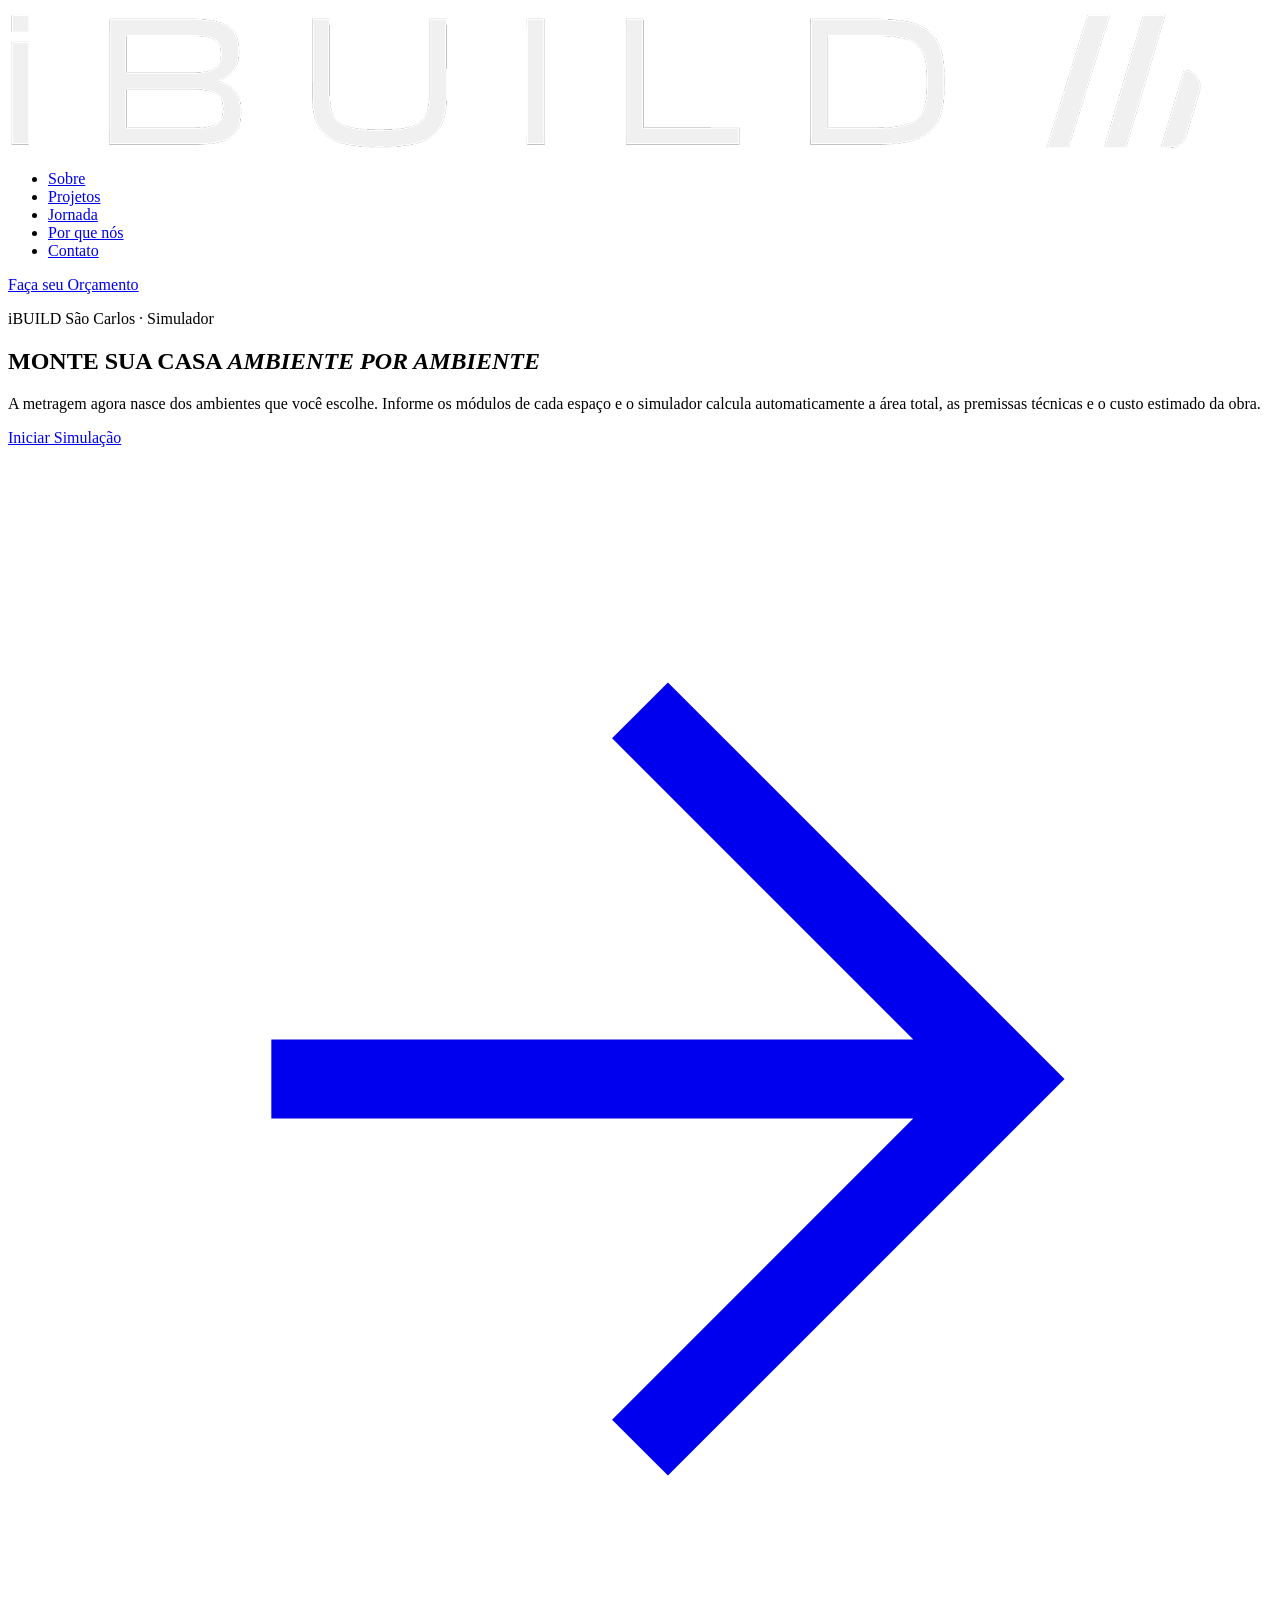
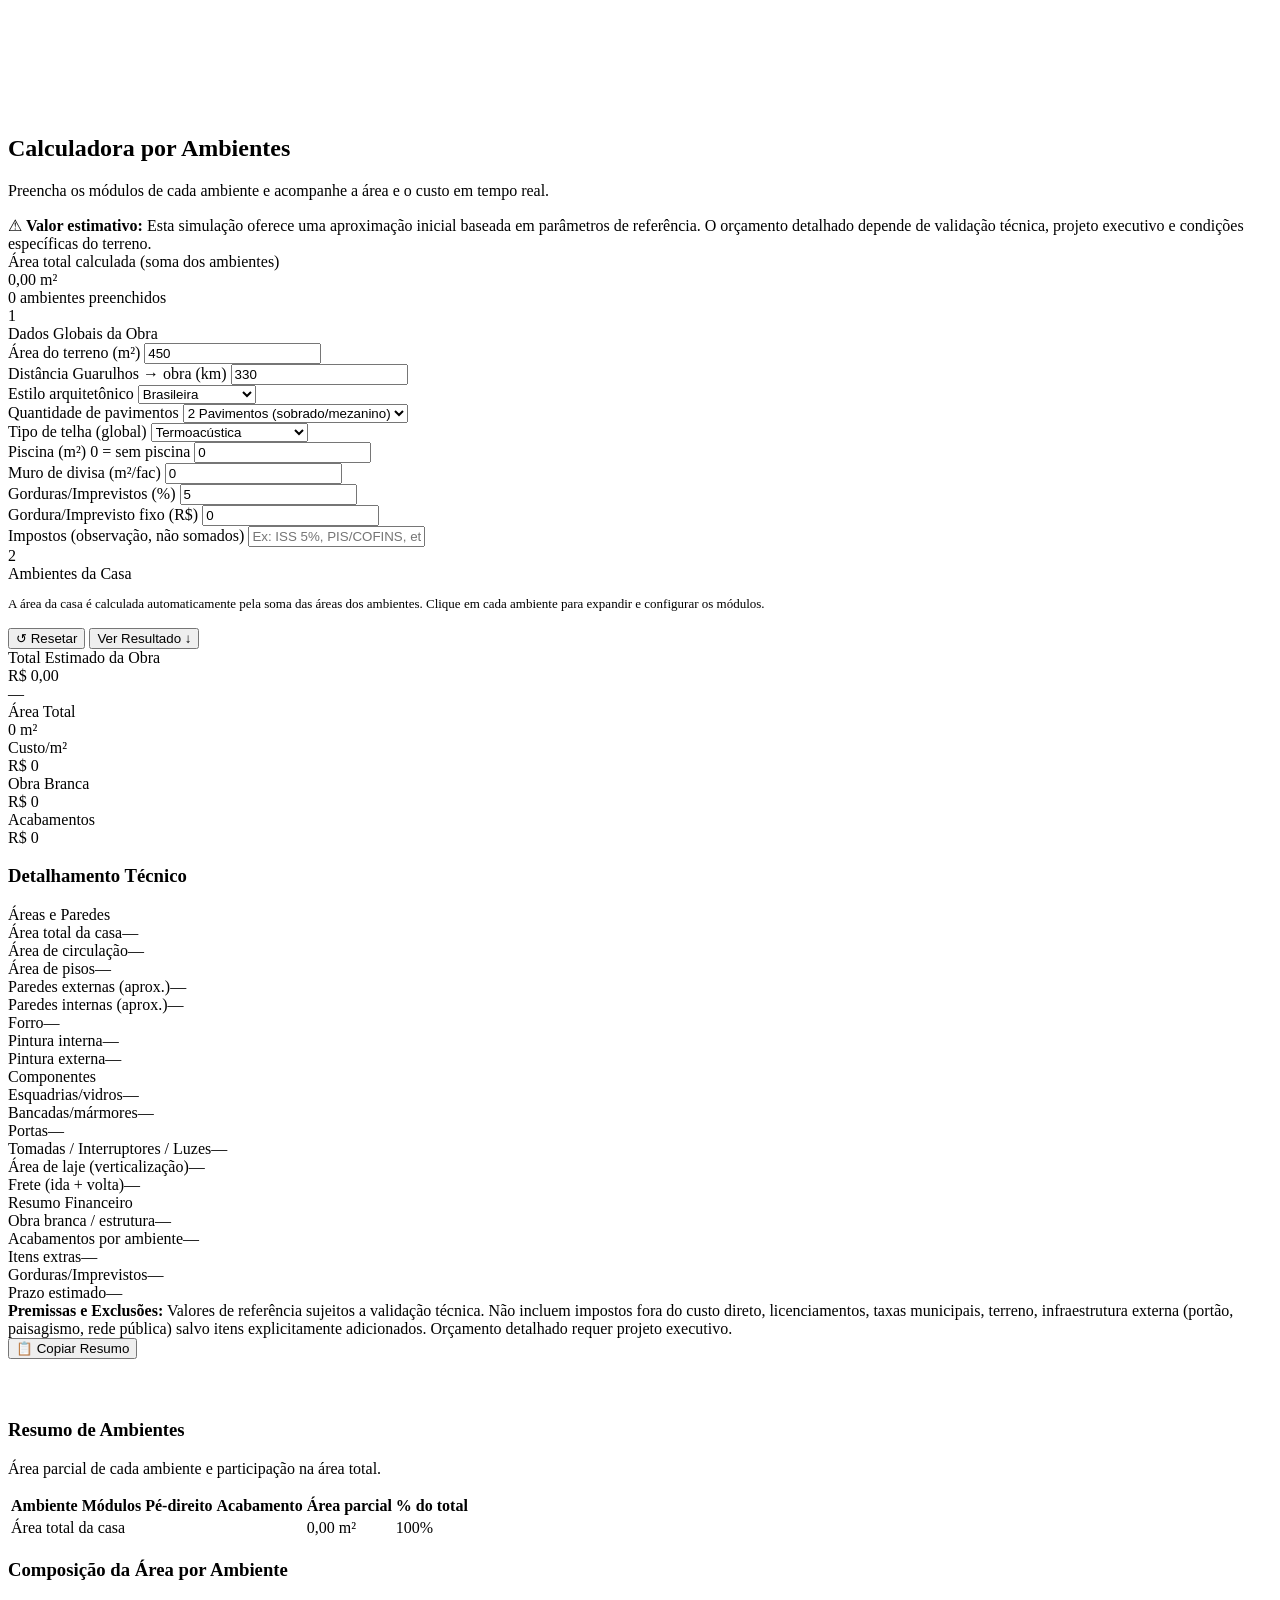
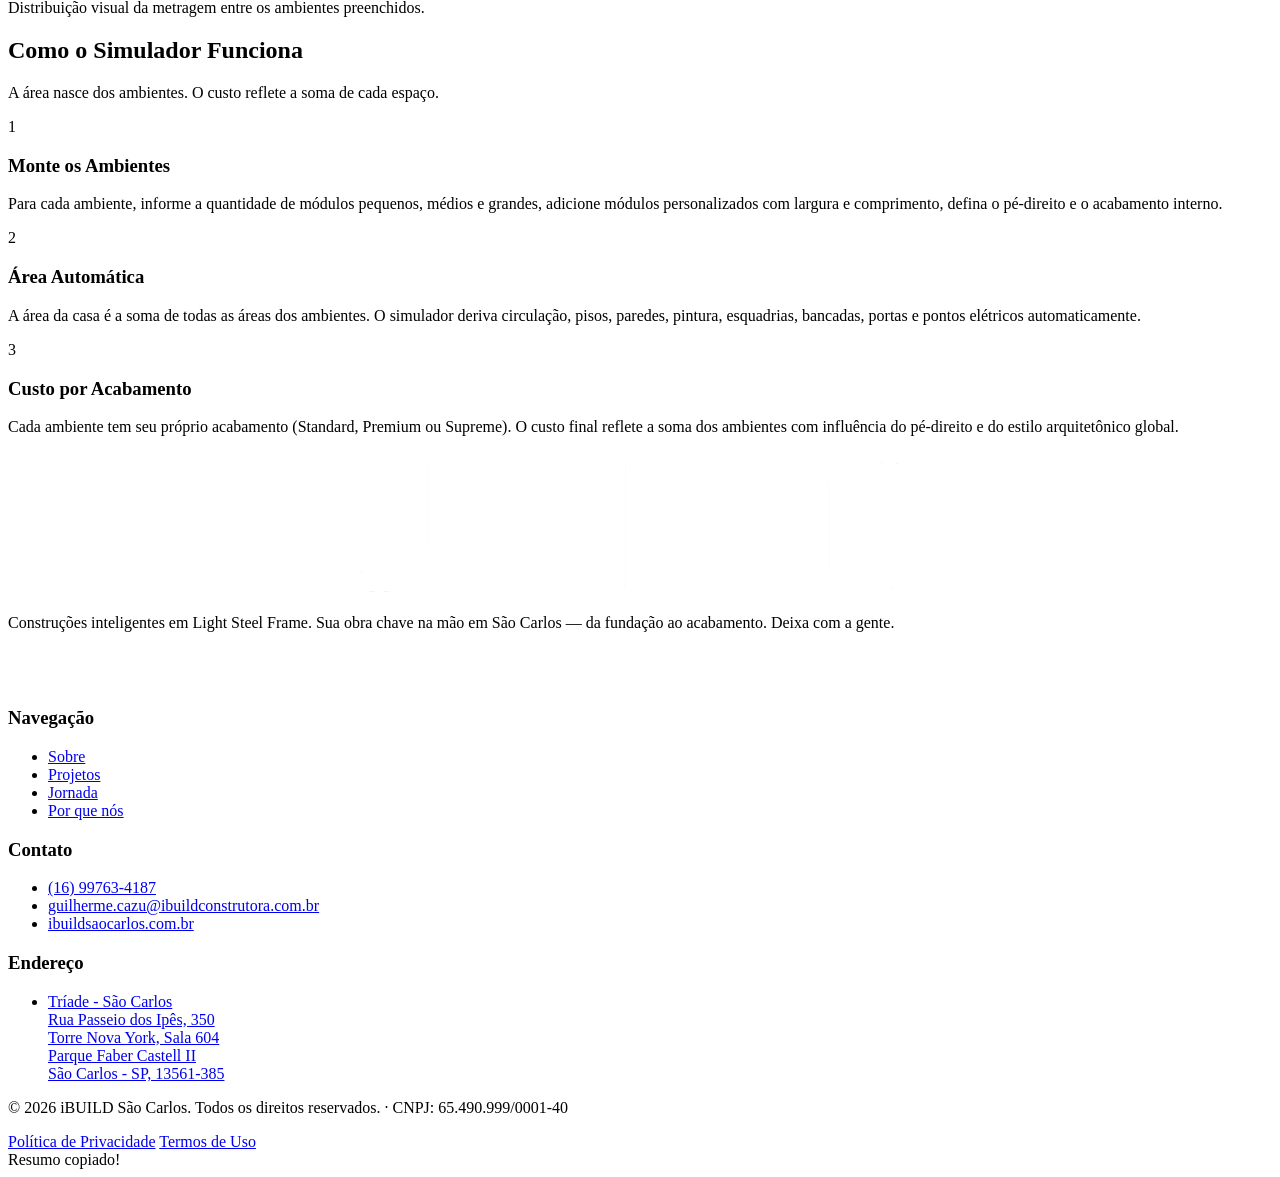
==== commit b64a336d: "Update print statement from 'Hello' to 'Goodbye'" ====
--- a/index.html
+++ b/index.html
@@ -1,2595 +1,320 @@
+<!--
+  hipótese usada sobre o padrão da home:
+  O index principal utiliza CSS embutido no <head>, scripts inline no final do <body> e carrega uma fonte local (Transducer) via @font-face.
+  Para o simulador, adotamos o mesmo modelo: CSS inline (mas organizado em um arquivo separado para facilitar manutenção),
+  @font-face com caminho relativo ao diretório raiz (../fonts/ no HTML) e scripts externos (simulador-dados.js e simulador.js)
+  seguindo o mesmo padrão de inclusão de assets (ordem: head -> body -> scripts).
+
+  Estrutura de arquivos entregue:
+  simulador/
+  ├── index.html
+  └── assets/
+      ├── css/
+      │   └── simulador.css      (mantido, mas adaptado visualmente)
+      └── js/
+          ├── simulador-dados.js
+          └── simulador.js
+-->
 <!DOCTYPE html>
 <html lang="pt-BR">
 <head>
-    <meta name="facebook-domain-verification" content="908ob77ywabnqjbqan4ers241t1m1q" />
     <meta charset="UTF-8">
     <meta name="viewport" content="width=device-width, initial-scale=1.0">
-    <title>iBUILD São Carlos — Construções Inteligentes em Steel Frame</title>
-    <meta name="description" content="iBUILD São Carlos - Construção chave na mão em Light Steel Frame. Ética, excelência técnica e proteção do seu patrimônio. Fale conosco!">
-    <meta name="keywords" content="construção em steel frame São Carlos, construtora São Carlos, obra chave na mão, light steel frame, iBUILD São Carlos">
-    <meta name="geo.region" content="BR-SP">
-    <meta name="geo.placename" content="São Carlos">
-    <meta name="geo.position" content="-22.0174;-47.8861">
-    <meta name="ICBM" content="-22.0174, -47.8861">
-    <link rel="canonical" href="https://lp.ibuildsaocarlos.com.br/">
-    <meta property="og:title" content="iBUILD São Carlos — Construções Inteligentes em Steel Frame">
-    <meta property="og:description" content="Construção chave na mão em Light Steel Frame em São Carlos. Ética, excelência técnica e proteção do seu patrimônio.">
-    <meta property="og:url" content="https://lp.ibuildsaocarlos.com.br/">
-    <meta property="og:type" content="website">
-    <meta property="og:locale" content="pt_BR">
-    <meta name="twitter:card" content="summary_large_image">
-    <meta name="twitter:title" content="iBUILD São Carlos — Construções Inteligentes">
-    <meta name="twitter:description" content="Construção chave na mão em Light Steel Frame em São Carlos.">
-
-    <!-- Schema.org para negócio local -->
-    <script type="application/ld+json">
-    {
-      "@context": "https://schema.org",
-      "@type": "HomeAndConstructionBusiness",
-      "name": "iBUILD São Carlos",
-      "description": "Construtora especializada em Light Steel Frame, construção chave na mão e obra branca em São Carlos - SP.",
-      "url": "https://lo.ibuildsaocarlos.com.br/",
-      "telephone": "+5516997634187",
-      "email": "guilherme.cazu@ibuildconstrutora.com.br",
-      "taxID": "65.490.999/0001-40",
-      "address": {
-        "@type": "PostalAddress",
-        "streetAddress": "Rua Passeio dos Ipês, 350, Torre Nova York, Sala 604, Parque Faber Castell II",
-        "addressLocality": "São Carlos",
-        "addressRegion": "SP",
-        "postalCode": "13561-385",
-        "addressCountry": "BR"
-      },
-      "areaServed": {
-        "@type": "City",
-        "name": "São Carlos"
-      },
-      "parentOrganization": {
-        "@type": "Organization",
-        "name": "iBUILD Construtora"
-      }
-    }
-    </script>
-
+    <title>Simulador de Orçamento por Ambientes | iBUILD São Carlos</title>
+    <meta name="description" content="Simule o custo da sua casa em Light Steel Frame calculando a metragem a partir dos ambientes.">
+
+    <!-- Fontes Transducer (caminho relativo ao diretório raiz do site) -->
     <style>
-        /* ============================================================
-           FONTES CARREGADAS LOCALMENTE (Transducer + Brittany Signature)
-           ============================================================ */
         @font-face {
             font-family: 'Transducer';
-            src: url('./fonts/Transducer-Regular.woff2') format('woff2'),
-                 url('./fonts/Transducer-Regular.woff') format('woff');
+            src: url('../fonts/Transducer-Regular.woff2') format('woff2'),
+                 url('../fonts/Transducer-Regular.woff') format('woff');
             font-weight: 400;
             font-style: normal;
             font-display: swap;
         }
         @font-face {
             font-family: 'Transducer';
-            src: url('./fonts/Transducer-Medium.woff2') format('woff2'),
-                 url('./fonts/Transducer-Medium.woff') format('woff');
+            src: url('../fonts/Transducer-Medium.woff2') format('woff2'),
+                 url('../fonts/Transducer-Medium.woff') format('woff');
             font-weight: 500;
             font-style: normal;
             font-display: swap;
         }
         @font-face {
             font-family: 'Transducer';
-            src: url('./fonts/Transducer-Bold.woff2') format('woff2'),
-                 url('./fonts/Transducer-Bold.woff') format('woff');
+            src: url('../fonts/Transducer-Bold.woff2') format('woff2'),
+                 url('../fonts/Transducer-Bold.woff') format('woff');
             font-weight: 700;
             font-style: normal;
             font-display: swap;
         }
-        @font-face {
-            font-family: 'Transducer';
-            src: url('./fonts/Transducer-Light.woff2') format('woff2'),
-                 url('./fonts/Transducer-Light.woff') format('woff');
-            font-weight: 300;
-            font-style: normal;
-            font-display: swap;
-        }
-        @font-face {
-            font-family: 'Brittany Signature';
-            src: url('./fonts/BrittanySignatureRegular.woff2') format('woff2'),
-                 url('./fonts/BrittanySignatureRegular.woff') format('woff');
-            font-weight: normal;
-            font-style: normal;
-            font-display: swap;
-        }
-
-        /* ============================================================
-           RESET & VARIÁVEIS
-           ============================================================ */
-        *, *::before, *::after {
-            margin: 0;
-            padding: 0;
-            box-sizing: border-box;
-        }
-        :root {
-            --black: #1d1d1f;
-            --dark: #2d2d2d;
-            --charcoal: #424245;
-            --gray: #86868b;
-            --light-gray: #d2d2d7;
-            --off-white: #f5f5f7;
-            --warm-white: #fbfbfd;
-            --cream: #f5f5f7;
-            --accent: #86868b;
-            --accent-dark: #6e6e73;
-            --gold: #C8A96E;
-            --gold-light: #d4bc8a;
-            --font-display: 'Transducer', sans-serif;
-            --font-body: 'Transducer', sans-serif;
-            --ease-out-expo: cubic-bezier(0.16, 1, 0.3, 1);
-            --content-width: 1300px;
-            --side-padding: max(48px, calc((100vw - var(--content-width)) / 2));
-        }
-        html {
-            scroll-behavior: smooth;
-            overflow-x: hidden;
-            font-size: 16px;
-        }
-        body {
-            color: var(--black);
-            background: var(--warm-white);
-            overflow-x: hidden;
-            -webkit-font-smoothing: antialiased;
-            font-family: var(--font-body);
-        }
-        img {
-            max-width: 100%;
-            height: auto;
-            display: block;
-        }
-        a {
-            text-decoration: none;
-            color: inherit;
-        }
-        button {
-            border: none;
-            background: none;
-            cursor: pointer;
-            font-family: inherit;
-        }
-
-        /* ============================================================
-           LOADER (animação de entrada)
-           ============================================================ */
-        .loader {
-            position: fixed;
-            inset: 0;
-            z-index: 9999;
-            background: var(--black);
-            display: flex;
-            align-items: center;
-            justify-content: center;
-            flex-direction: column;
-            transition: opacity .8s var(--ease-out-expo), visibility .8s;
-            animation: loaderAutoHide .8s ease 3s forwards;
-        }
-        .loader.hidden {
-            opacity: 0;
-            visibility: hidden;
-            pointer-events: none;
-        }
-        @keyframes loaderAutoHide {
-            to { opacity: 0; visibility: hidden; pointer-events: none; }
-        }
-        .loader-logo {
-            width: 240px;
-            opacity: 0;
-            animation: loaderFade 1.5s var(--ease-out-expo) .3s forwards;
-        }
-        .loader-line {
-            width: 80px;
-            height: 1px;
-            background: var(--accent);
-            margin-top: 36px;
-            transform: scaleX(0);
-            animation: loaderLine 1.8s var(--ease-out-expo) .6s forwards;
-        }
-        .loader-text {
-            margin-top: 18px;
-            font-size: .65rem;
-            font-weight: 500;
-            letter-spacing: 5px;
-            text-transform: uppercase;
-            color: var(--gray);
-            opacity: 0;
-            animation: loaderFade 1s var(--ease-out-expo) 1s forwards;
-        }
-        @keyframes loaderFade { to { opacity: 1; } }
-        @keyframes loaderLine { to { transform: scaleX(1); } }
-
-        /* ============================================================
-           NAVEGAÇÃO (fixa no topo)
-           ============================================================ */
-        .nav {
-            position: fixed;
-            top: 0;
-            left: 0;
-            right: 0;
-            z-index: 100;
-            padding: 28px 48px;
-            display: flex;
-            justify-content: flex-end;
-            align-items: center;
-            gap: 24px;
-            transition: background .5s, padding .4s, backdrop-filter .5s;
-        }
-        .nav.scrolled {
-            background: rgba(26,26,26,.92);
-            backdrop-filter: blur(20px);
-            padding: 16px 48px;
-        }
-        .nav.scrolled .nav-logo {
-            display: flex;
-        }
-        .nav.scrolled .nav-cta {
-            background: #fff;
-            color: var(--black);
-            border-color: #fff;
-        }
-        .nav-logo {
-            display: none;
-            margin-right: auto;
-        }
-        .nav-logo img {
-            height: 19px;
-        }
-        .nav-links {
-            display: flex;
-            gap: 22px;
-            list-style: none;
-            flex-shrink: 1;
-            flex-wrap: nowrap;
-            overflow: hidden;
-        }
-        .nav-links a {
-            font-size: .75rem;
-            font-weight: 400;
-            letter-spacing: 3px;
-            text-transform: uppercase;
-            color: #fff;
-            transition: color .3s;
-            position: relative;
-            white-space: nowrap;
-        }
-        .nav-links a::after {
-            content: '';
-            position: absolute;
-            bottom: -4px;
-            left: 0;
-            width: 0;
-            height: 1px;
-            background: var(--gold);
-            transition: width .4s var(--ease-out-expo);
-        }
-        .nav-links a:hover {
-            color: var(--gold);
-        }
-        .nav-links a:hover::after {
-            width: 100%;
-        }
-        .nav-cta {
-            font-size: .75rem;
-            font-weight: 400;
-            letter-spacing: 2px;
-            text-transform: uppercase;
-            color: rgba(255,255,255,.6);
-            border: 1px solid rgba(255,255,255,.3);
-            padding: 12px 28px;
-            transition: all .4s var(--ease-out-expo);
-            white-space: nowrap;
-            flex-shrink: 0;
-        }
-        .nav-cta:hover {
-            background: var(--gold) !important;
-            color: var(--black) !important;
-            border-color: var(--gold) !important;
-        }
-        .nav-hamburger {
-            display: none;
-            flex-direction: column;
-            gap: 6px;
-            cursor: pointer;
-            z-index: 200;
-        }
-        .nav-hamburger span {
-            width: 28px;
-            height: 1.5px;
-            background: #fff;
-            transition: all .4s var(--ease-out-expo);
-        }
-        .mobile-menu {
-            position: fixed;
-            inset: 0;
-            background: var(--black);
-            z-index: 150;
-            display: flex;
-            flex-direction: column;
-            align-items: center;
-            justify-content: center;
-            gap: clamp(14px, 3.4vh, 28px);
-            opacity: 0;
-            visibility: hidden;
-            transition: opacity .5s var(--ease-out-expo), visibility .5s var(--ease-out-expo);
-            padding: 84px 24px 44px;
-            overflow-y: auto;
-            -webkit-overflow-scrolling: touch;
-            text-align: center;
-        }
-        .mobile-menu.open {
-            opacity: 1;
-            visibility: visible;
-        }
-        .mobile-menu a {
-            font-family: var(--font-display);
-            font-size: clamp(1.15rem, 5.6vw, 1.9rem);
-            color: var(--off-white);
-            font-weight: 500;
-            letter-spacing: 2px;
-            text-align: center;
-            line-height: 1.15;
-            transition: color .3s var(--ease-out-expo);
-        }
-        .mobile-menu a:hover,
-        .mobile-menu a:active {
-            color: var(--gold);
-        }
-        .mobile-menu-close {
-            position: absolute;
-            top: 20px;
-            right: 20px;
-            width: 44px;
-            height: 44px;
-            background: transparent;
-            border: 1px solid rgba(255,255,255,.18);
-            color: var(--off-white);
-            cursor: pointer;
-            display: flex;
-            align-items: center;
-            justify-content: center;
-            transition: all .3s var(--ease-out-expo);
-            z-index: 5;
-            padding: 0;
-        }
-        .mobile-menu-close:hover {
-            background: var(--gold);
-            border-color: var(--gold);
-            color: var(--black);
-        }
-        .mobile-menu-close svg {
-            width: 18px;
-            height: 18px;
-        }
-        @media (max-width: 1200px) {
-            .nav-links { gap: 14px; }
-            .nav-links a { font-size: .68rem; letter-spacing: 2px; }
-            .nav-cta { padding: 10px 20px; font-size: .68rem; }
-        }
-        @media (max-width: 1024px) {
-            .nav-links, .nav-cta { display: none; }
-            .nav-hamburger { display: flex; }
-            .nav-logo { display: flex; margin-right: auto; }
-        }
-        @media (max-width: 900px) {
-            .nav { padding: 20px 24px; }
-            .nav.scrolled { padding: 14px 24px; }
-        }
-
-        /* ============================================================
-           HERO (vídeo + overlay + conteúdo)
-           ============================================================ */
-        .hero {
-            position: relative;
-            height: 100vh;
-            min-height: 600px;
-            display: flex;
-            overflow: hidden;
-            background: var(--black);
-        }
-        .hero-main {
-            position: relative;
-            flex: 1;
-            display: flex;
-            align-items: flex-end;
-            justify-content: center;
-            overflow: hidden;
-        }
-        .hero-video-container {
-            position: absolute;
-            inset: 0;
-            z-index: 1;
-        }
-        .hero-video-container video {
-            width: 100%;
-            height: 100%;
-            object-fit: cover;
-        }
-        .hero-overlay {
-            position: absolute;
-            inset: 0;
-            z-index: 2;
-            background: linear-gradient(to top left, rgba(0,0,0,0.9) 0%, rgba(0,0,0,0.5) 50%, transparent 100%);
-        }
-        .hero-overlay::after {
-            content: '';
-            position: absolute;
-            inset: 0;
-            background: rgba(0,0,0,.25);
-        }
-        .hero-content {
-            position: relative;
-            z-index: 3;
-            text-align: center;
-            max-width: 900px;
-            padding: 0 60px 80px;
-            width: 100%;
-            margin: 0 auto;
-        }
-        .hero-pretitle {
-            font-size: 0.9rem;
-            font-weight: 500;
-            letter-spacing: 3px;
-            text-transform: uppercase;
-            color: var(--accent);
-            margin-bottom: 20px;
-            opacity: 0;
-            transform: translateY(20px);
-            animation: heroReveal 1s var(--ease-out-expo) 2s forwards;
-        }
-        .hero-title {
-            font-family: var(--font-display);
-            font-size: clamp(2.7rem, 5.2vw, 3.9rem);
-            font-weight: 700;
-            line-height: 1.0;
-            color: #fff;
-            margin-bottom: 24px;
-            letter-spacing: 2px;
-            text-transform: uppercase;
-            opacity: 0;
-            transform: translateY(30px);
-            animation: heroReveal 1.2s var(--ease-out-expo) 2.2s forwards;
-        }
-        .hero-title em {
-            font-family: 'Brittany Signature', cursive !important;
-            font-style: normal;
-            color: var(--gold);
-            font-weight: normal;
-            letter-spacing: 0px;
-            text-transform: none;
-            font-size: 1.3em;
-        }
-        .hero-subtitle {
-            font-size: 1.25rem;
-            font-weight: 400;
-            color: rgba(255,255,255,.65);
-            max-width: 700px;
-            margin: 0 auto 40px;
-            line-height: 1.5;
-            letter-spacing: .5px;
-            opacity: 0;
-            transform: translateY(20px);
-            animation: heroReveal 1s var(--ease-out-expo) 2.5s forwards;
-        }
-        .hero-cta {
-            display: inline-flex;
-            align-items: center;
-            gap: 12px;
-            font-size: 0.88rem;
-            font-weight: 500;
-            letter-spacing: 3px;
-            text-transform: uppercase;
-            color: var(--charcoal);
-            background: #fff;
-            border: none;
-            padding: 20px 48px;
-            transition: all .5s var(--ease-out-expo);
-            opacity: 0;
-            transform: translateY(20px);
-            animation: heroReveal 1s var(--ease-out-expo) 2.8s forwards;
-            white-space: nowrap;
-            flex-shrink: 0;
-        }
-        .hero-cta svg {
-            width: 14px;
-            height: 14px;
-            stroke: var(--charcoal);
-            transition: transform .4s var(--ease-out-expo);
-        }
-        .hero-cta:hover svg {
-            stroke: var(--black);
-            transform: translateX(4px);
-        }
-        @keyframes heroReveal {
-            to { opacity: 1; transform: translateY(0); }
-        }
-        @media (max-width: 900px) {
-            .hero { flex-direction: column; }
-            .hero-content { padding: 0 24px 60px; }
-            .hero-title { letter-spacing: 0px; font-size: clamp(2.1rem, 7.5vw, 3rem); }
-            .hero-cta { padding: 16px 32px; font-size: .78rem; letter-spacing: 2px; }
-        }
-        @media (max-width: 480px) {
-            .hero-content { padding: 0 16px 48px; }
-            .hero-pretitle { font-size: .72rem; letter-spacing: 4px; }
-            .hero-title { font-size: clamp(1.7rem, 7vw, 2.4rem); }
-            .hero-subtitle { font-size: 1rem; }
-        }
-
-        /* ============================================================
-           REVEAL (animações de entrada ao scroll)
-           ============================================================ */
-        .reveal {
-            opacity: 0;
-            transform: translateY(40px);
-            transition: opacity .9s var(--ease-out-expo), transform .9s var(--ease-out-expo);
-        }
-        .reveal.visible {
-            opacity: 1;
-            transform: translateY(0);
-        }
-        .reveal-delay-1 { transition-delay: .1s; }
-        .reveal-delay-2 { transition-delay: .2s; }
-        .reveal-delay-3 { transition-delay: .3s; }
-        .reveal-delay-4 { transition-delay: .4s; }
-        .reveal-line {
-            transform: scaleX(0);
-            transform-origin: left;
-            transition: transform 1.2s var(--ease-out-expo);
-        }
-        .reveal-line.visible { transform: scaleX(1); }
-        .reveal-scale {
-            opacity: 0;
-            transform: scale(.95);
-            transition: opacity 1s var(--ease-out-expo), transform 1s var(--ease-out-expo);
-        }
-        .reveal-scale.visible {
-            opacity: 1;
-            transform: scale(1);
-        }
-
-        /* ============================================================
-           SEÇÃO: SOBRE iBUILD SÃO CARLOS
-           ============================================================ */
-        .about-sc {
-            padding: 100px var(--side-padding);
-            background: var(--cream);
-            position: relative;
-            z-index: 2;
-        }
-        .about-sc-inner {
-            max-width: var(--content-width);
-            margin: 0 auto;
-            display: grid;
-            grid-template-columns: 1fr 1fr;
-            gap: 60px;
-            align-items: center;
-        }
-        .about-sc-content {}
-        .about-sc-title {
-            font-family: var(--font-display);
-            font-size: clamp(2rem, 3.5vw, 2.8rem);
-            font-weight: 500;
-            line-height: 1.3;
-            color: var(--black);
-            margin-bottom: 32px;
-        }
-        .about-sc-title em {
-            font-style: italic;
-            color: var(--gold);
-        }
-        .about-sc-text {
-            font-size: 1rem;
-            font-weight: 400;
-            line-height: 1.85;
-            color: var(--charcoal);
-        }
-        .about-sc-text p + p {
-            margin-top: 20px;
-        }
-        .about-sc-cta {
-            display: inline-flex;
-            align-items: center;
-            gap: 10px;
-            margin-top: 36px;
-            font-size: .75rem;
-            font-weight: 500;
-            letter-spacing: 3px;
-            text-transform: uppercase;
-            color: var(--charcoal);
-            border: 1px solid var(--charcoal);
-            padding: 14px 32px;
-            transition: all .4s var(--ease-out-expo);
-            white-space: nowrap;
-        }
-        .about-sc-cta svg {
-            width: 14px;
-            height: 14px;
-            stroke: currentColor;
-            transition: transform .4s var(--ease-out-expo);
-        }
-        .about-sc-cta:hover svg {
-            transform: translateX(4px);
-        }
-        .about-sc-cta:hover {
-            background: var(--gold);
-            color: var(--black);
-            border-color: var(--gold);
-        }
-        .about-sc-image {
-            overflow: hidden;
-            border-radius: 8px;
-        }
-        .about-sc-image img {
-            width: 100%;
-            height: auto;
-            object-fit: cover;
-            transition: transform .8s var(--ease-out-expo);
-        }
-        .about-sc-image:hover img {
-            transform: scale(1.05);
-        }
-        @media (max-width: 900px) {
-            .about-sc { padding: 60px 20px; }
-            .about-sc-inner {
-                grid-template-columns: 1fr;
-                gap: 32px;
-            }
-            .about-sc-image { order: -1; }
-        }
-
-        /* ============================================================
-           SEÇÃO: GUARDIÕES (diferencial)
-           ============================================================ */
-        .guardioes {
-            padding: 100px var(--side-padding);
-            background: var(--black);
-            overflow: hidden;
-            position: relative;
-            z-index: 2;
-        }
-        .guardioes::before {
-            content: '';
-            position: absolute;
-            inset: 0;
-            background: url("data:image/svg+xml,%3Csvg viewBox='0 0 400 400' xmlns='http://www.w3.org/2000/svg'%3E%3Cfilter id='n'%3E%3CfeTurbulence type='fractalNoise' baseFrequency='.7' numOctaves='4' stitchTiles='stitch'/%3E%3C/filter%3E%3Crect width='100%25' height='100%25' filter='url(%23n)' opacity='.04'/%3E%3C/svg%3E");
-            opacity: .6;
-        }
-        .guardioes-inner {
-            max-width: var(--content-width);
-            margin: 0 auto;
-            position: relative;
-            z-index: 1;
-            display: flex;
-            flex-direction: column;
-            gap: 54px;
-            align-items: center;
-        }
-        .guardioes-text {
-            max-width: 720px;
-            text-align: center;
-        }
-        .guardioes-text .intro-label {
-            margin-bottom: 18px;
-            color: var(--gold);
-            font-size: .7rem;
-            font-weight: 500;
-            letter-spacing: 4px;
-            text-transform: uppercase;
-        }
-        .guardioes-text h2 {
-            font-family: var(--font-display);
-            font-size: clamp(2rem, 3.5vw, 2.8rem);
-            font-weight: 500;
-            line-height: 1.3;
-            color: var(--off-white);
-            margin-bottom: 24px;
-        }
-        .guardioes-text h2 em {
-            font-style: italic;
-            color: var(--gold);
-            font-weight: 100;
-        }
-        .guardioes-text p {
-            font-size: 1rem;
-            line-height: 1.85;
-            color: var(--gray);
-            margin-bottom: 16px;
-        }
-        .guardioes-cta {
-            display: inline-flex;
-            align-items: center;
-            gap: 10px;
-            margin-top: 36px;
-            font-size: .75rem;
-            font-weight: 500;
-            letter-spacing: 3px;
-            text-transform: uppercase;
-            color: var(--black);
-            background: var(--gold);
-            border: 1px solid var(--gold);
-            padding: 14px 43px;
-            transition: all .4s var(--ease-out-expo);
-            white-space: nowrap;
-        }
-        .guardioes-cta svg {
-            width: 14px;
-            height: 14px;
-            stroke: currentColor;
-            transition: transform .4s var(--ease-out-expo);
-        }
-        .guardioes-cta:hover svg {
-            transform: translateX(4px);
-        }
-        .guardioes-cta:hover {
-            background: #fff !important;
-            color: var(--black) !important;
-            border-color: #fff !important;
-        }
-        @media (max-width: 900px) {
-            .guardioes { padding: 60px 20px; }
-        }
-
-        /* ============================================================
-           SEÇÃO: NOSSOS PROJETOS (carrossel horizontal)
-           ============================================================ */
-        .showcase {
-            padding: 80px var(--side-padding) 120px;
-            max-width: 100%;
-            margin: 0 auto;
-            position: relative;
-            z-index: 2;
-        }
-        .showcase-header {
-            text-align: center;
-            margin-bottom: 60px;
-        }
-        .showcase-label {
-            font-size: .7rem;
-            font-weight: 400;
-            letter-spacing: 4px;
-            text-transform: uppercase;
-            color: var(--accent);
-            margin-bottom: 20px;
-        }
-        .showcase-title {
-            font-family: var(--font-display);
-            font-size: clamp(2rem, 3.5vw, 2.8rem);
-            font-weight: 500;
-            color: var(--black);
-        }
-        .showcase-desc {
-            font-size: 1.05rem;
-            font-weight: 400;
-            line-height: 1.8;
-            color: var(--charcoal);
-            max-width: 700px;
-            margin: 20px auto 0;
-            text-align: center;
-        }
-        .showcase-carousel-row {
-            display: flex;
-            gap: 24px;
-            width: max-content;
-            padding: 10px 0;
-        }
-        .showcase-carousel-row--left {
-            animation: showcaseLeft 50s linear infinite;
-        }
-        .showcase-carousel-row--right {
-            animation: showcaseRight 50s linear infinite;
-        }
-        .showcase-carousel-row:hover {
-            animation-play-state: paused;
-        }
-        @keyframes showcaseLeft {
-            0% { transform: translateX(0); }
-            100% { transform: translateX(-50%); }
-        }
-        @keyframes showcaseRight {
-            0% { transform: translateX(-50%); }
-            100% { transform: translateX(0); }
-        }
-        .showcase-carousel-card {
-            width: 400px;
-            height: 280px;
-            overflow: hidden;
-            position: relative;
-            flex-shrink: 0;
-            transition: transform .5s var(--ease-out-expo), box-shadow .5s;
-            cursor: pointer;
-        }
-        .showcase-carousel-card:hover {
-            transform: scale(1.04);
-            z-index: 5;
-            box-shadow: 0 16px 48px rgba(0,0,0,.2);
-        }
-        .showcase-carousel-card img {
-            width: 100%;
-            height: 100%;
-            object-fit: cover;
-            transition: transform .6s var(--ease-out-expo);
-        }
-        .showcase-carousel-card:hover img {
-            transform: scale(1.08);
-        }
-        .showcase-item-overlay {
-            position: absolute;
-            inset: 0;
-            background: linear-gradient(to top, rgba(0,0,0,.85) 0%, rgba(0,0,0,.15) 50%, transparent 100%);
-            display: flex;
-            flex-direction: column;
-            justify-content: flex-end;
-            padding: 16px 20px;
-            transition: background .4s;
-        }
-        .showcase-carousel-card:hover .showcase-item-overlay {
-            background: linear-gradient(to top, rgba(0,0,0,.95) 0%, rgba(0,0,0,.3) 55%, transparent 100%);
-        }
-        .showcase-item-label {
-            font-family: var(--font-display);
-            font-size: 1.2rem;
-            color: #fff;
-            margin-bottom: 4px;
-            transform: translateY(8px);
-            transition: transform .5s var(--ease-out-expo);
-        }
-        .showcase-carousel-card:hover .showcase-item-label {
-            transform: translateY(0);
-        }
-        .showcase-item-sub {
-            font-size: .72rem !important;
-            color: rgba(255,255,255,.55) !important;
-            margin-bottom: 10px !important;
-            margin-top: 6px !important;
-            display: block !important;
-            letter-spacing: 1px;
-            text-transform: uppercase;
-            font-weight: 400;
-        }
-        .showcase-item-link {
-            font-size: 0.75rem;
-            font-weight: 500;
-            color: var(--accent);
-            text-transform: uppercase;
-            letter-spacing: 2px;
-            opacity: 0;
-            transform: translateY(15px);
-            transition: all .5s var(--ease-out-expo);
-            display: inline-flex;
-            align-items: center;
-            gap: 8px;
-        }
-        .showcase-carousel-card:hover .showcase-item-link {
-            opacity: 1;
-            transform: translateY(0);
-            transition-delay: .05s;
-        }
-        .showcase-stats {
-            display: grid;
-            grid-template-columns: repeat(4, 1fr);
-            gap: 0;
-            max-width: var(--content-width);
-            margin: 60px auto 0;
-            padding: 60px 0;
-            border-top: 1px solid rgba(0,0,0,.06);
-            text-align: center;
-        }
-        .showcase-stats .stat-item {
-            padding: 0 40px;
-            border-right: 1px solid var(--light-gray);
-        }
-        .showcase-stats .stat-item:last-child {
-            border-right: none;
-        }
-        .stat-number {
-            font-family: var(--font-display);
-            font-size: clamp(3rem, 5vw, 4.5rem);
-            font-weight: 700;
-            color: var(--black);
-            line-height: 1;
-            margin-bottom: 12px;
-            font-variant-numeric: tabular-nums;
-            min-height: 1em;
-            display: block;
-            white-space: nowrap;
-        }
-        .stat-number span {
-            color: var(--black);
-            font-variant-numeric: tabular-nums;
-            display: inline-block;
-        }
-        .stat-label {
-            font-size: .85rem;
-            font-weight: 500;
-            letter-spacing: 3px;
-            text-transform: uppercase;
-            color: var(--gray);
-            margin-top: 4px;
-        }
-        .showcase-cta {
-            display: inline-flex;
-            align-items: center;
-            gap: 10px;
-            font-size: .8rem;
-            font-weight: 500;
-            letter-spacing: 3px;
-            text-transform: uppercase;
-            color: #fff;
-            background: var(--black);
-            padding: 18px 40px;
-            transition: all .5s var(--ease-out-expo);
-            white-space: nowrap;
-        }
-        .showcase-cta svg {
-            width: 14px;
-            height: 14px;
-            stroke: currentColor;
-            transition: transform .4s var(--ease-out-expo);
-        }
-        .showcase-cta:hover svg {
-            transform: translateX(4px);
-        }
-        .showcase-cta:hover {
-            background: var(--gold) !important;
-            color: var(--black) !important;
-            border-color: var(--gold) !important;
-        }
-        .showcase-cta-gold {
-            background: var(--gold);
-            color: var(--black);
-        }
-        .showcase-cta-gold:hover {
-            background: var(--black) !important;
-            color: var(--gold) !important;
-            border-color: var(--black) !important;
-            transform: translateY(-3px);
-            box-shadow: 0 12px 30px rgba(0,0,0,.22);
-        }
-        .showcase-cta-gold:hover svg {
-            stroke: var(--gold);
-        }
-        .showcase-cta-row {
-            display: flex;
-            align-items: center;
-            justify-content: center;
-            gap: 18px;
-            flex-wrap: wrap;
-        }
-        @media (max-width: 768px) {
-            .showcase-stats {
-                grid-template-columns: 1fr 1fr;
-                gap: 32px 0;
-                margin: 48px auto 0;
-                padding: 36px 16px;
-            }
-            .showcase-stats .stat-item {
-                border-right: none;
-                padding: 0 8px;
-            }
-            .stat-number {
-                font-size: clamp(1.7rem, 7vw, 2.4rem) !important;
-            }
-            .stat-label {
-                font-size: .65rem !important;
-                letter-spacing: 1.5px !important;
-                margin-top: 6px !important;
-            }
-            .showcase-carousel-card {
-                width: 280px;
-                height: 200px;
-            }
-            .showcase-carousel-row {
-                gap: 14px;
-            }
-        }
-
-        /* ============================================================
-           SEÇÃO: JORNADA (12 passos) – versão simplificada
-           ============================================================ */
-        .journey {
-            padding: 120px var(--side-padding) 80px;
-            background: var(--black);
-            position: relative;
-            overflow: hidden;
-            z-index: 2;
-        }
-        .journey::before {
-            content: '';
-            position: absolute;
-            inset: 0;
-            background: url("data:image/svg+xml,%3Csvg viewBox='0 0 400 400' xmlns='http://www.w3.org/2000/svg'%3E%3Cfilter id='n'%3E%3CfeTurbulence type='fractalNoise' baseFrequency='.65' numOctaves='3' stitchTiles='stitch'/%3E%3C/filter%3E%3Crect width='100%25' height='100%25' filter='url(%23n)' opacity='.04'/%3E%3C/svg%3E");
-        }
-        .journey-inner {
-            max-width: var(--content-width);
-            margin: 0 auto;
-            position: relative;
-            z-index: 1;
-        }
-        .journey-header {
-            text-align: center;
-            margin-bottom: 60px;
-        }
-        .journey-label {
-            font-size: .7rem;
-            font-weight: 500;
-            letter-spacing: 4px;
-            text-transform: uppercase;
-            color: var(--gold);
-            margin-bottom: 20px;
-        }
-        .journey-title {
-            font-family: var(--font-display);
-            font-size: clamp(2rem, 3.5vw, 2.8rem);
-            font-weight: 500;
-            color: var(--off-white);
-        }
-        .journey-subtitle {
-            font-size: 1rem;
-            font-weight: 400;
-            color: var(--gray);
-            max-width: 650px;
-            margin: 16px auto 0;
-            line-height: 1.7;
-        }
-        .journey-steps {
-            display: grid;
-            grid-template-columns: repeat(4, 1fr);
-            gap: 24px;
-        }
-        .journey-step {
-            background: rgba(255,255,255,.04);
-            border: 1px solid rgba(255,255,255,.08);
-            padding: 24px 20px;
-            text-align: center;
-            transition: all .4s var(--ease-out-expo);
-        }
-        .journey-step:hover {
-            background: rgba(255,255,255,.08);
-            border-color: var(--gold);
-            transform: translateY(-4px);
-        }
-        .journey-step-number {
-            font-family: var(--font-display);
-            font-size: 1.2rem;
-            font-weight: 700;
-            color: var(--gold);
-            margin-bottom: 8px;
-        }
-        .journey-step-title {
-            font-family: var(--font-display);
-            font-size: .85rem;
-            font-weight: 500;
-            color: var(--off-white);
-            margin-bottom: 8px;
-            text-transform: uppercase;
-            letter-spacing: 1px;
-        }
-        .journey-step-desc {
-            font-size: .78rem;
-            color: var(--gray);
-            line-height: 1.6;
-        }
-        .journey-cta-wrap {
-            display: flex;
-            justify-content: center;
-            margin-top: 50px;
-        }
-        .journey-cta {
-            display: inline-flex;
-            align-items: center;
-            gap: 12px;
-            padding: 18px 44px;
-            background: var(--gold);
-            color: var(--black);
-            font-family: var(--font-display);
-            font-size: 0.78rem;
-            font-weight: 600;
-            letter-spacing: 3px;
-            text-transform: uppercase;
-            border: 1px solid var(--gold);
-            transition: all .4s var(--ease-out-expo);
-            white-space: nowrap;
-            cursor: pointer;
-        }
-        .journey-cta svg {
-            width: 14px;
-            height: 14px;
-            stroke: currentColor;
-            transition: transform .4s var(--ease-out-expo);
-        }
-        .journey-cta:hover {
-            background: transparent;
-            color: var(--gold);
-            box-shadow: 0 8px 28px rgba(200,169,110,.35);
-        }
-        .journey-cta:hover svg {
-            transform: translateX(4px);
-        }
-        @media (max-width: 900px) {
-            .journey { padding: 80px 20px; }
-            .journey-steps {
-                grid-template-columns: repeat(2, 1fr);
-                gap: 16px;
-            }
-        }
-        @media (max-width: 480px) {
-            .journey-steps {
-                grid-template-columns: 1fr;
-            }
-        }
-
-        /* ============================================================
-           SEÇÃO: POR QUE ESCOLHER iBUILD SÃO CARLOS
-           ============================================================ */
-        .why-sc {
-            padding: 100px var(--side-padding);
-            background: var(--warm-white);
-            position: relative;
-            z-index: 2;
-        }
-        .why-sc-inner {
-            max-width: var(--content-width);
-            margin: 0 auto;
-        }
-        .why-sc-header {
-            text-align: center;
-            margin-bottom: 60px;
-        }
-        .why-sc-label {
-            font-size: .7rem;
-            font-weight: 500;
-            letter-spacing: 4px;
-            text-transform: uppercase;
-            color: var(--accent);
-            margin-bottom: 20px;
-        }
-        .why-sc-title {
-            font-family: var(--font-display);
-            font-size: clamp(2rem, 3.5vw, 2.8rem);
-            font-weight: 500;
-            color: var(--black);
-        }
-        .why-sc-grid {
-            display: grid;
-            grid-template-columns: repeat(3, 1fr);
-            gap: 32px;
-        }
-        .why-sc-card {
-            background: #fff;
-            border: 1px solid rgba(0,0,0,.04);
-            padding: 32px 24px;
-            text-align: center;
-            transition: all .5s var(--ease-out-expo);
-        }
-        .why-sc-card:hover {
-            transform: translateY(-6px);
-            box-shadow: 0 20px 56px rgba(0,0,0,.08);
-        }
-        .why-sc-card-icon {
-            width: 48px;
-            height: 48px;
-            background: var(--black);
-            display: flex;
-            align-items: center;
-            justify-content: center;
-            margin: 0 auto 20px;
-        }
-        .why-sc-card-icon svg {
-            width: 22px;
-            height: 22px;
-            stroke: var(--gold);
-            fill: none;
-        }
-        .why-sc-card-title {
-            font-family: var(--font-display);
-            font-size: 1.1rem;
-            font-weight: 500;
-            color: var(--black);
-            margin-bottom: 12px;
-        }
-        .why-sc-card-text {
-            font-size: .85rem;
-            color: var(--charcoal);
-            line-height: 1.7;
-        }
-        @media (max-width: 900px) {
-            .why-sc { padding: 60px 20px; }
-            .why-sc-grid {
-                grid-template-columns: 1fr 1fr;
-                gap: 20px;
-            }
-        }
-        @media (max-width: 480px) {
-            .why-sc-grid {
-                grid-template-columns: 1fr;
-            }
-        }
-
-        /* ============================================================
-           SEÇÃO: iBUILD NA MÍDIA (carrossel simplificado)
-           ============================================================ */
-        #midia {
-            padding: 100px 0;
-            background: var(--cream);
-            position: relative;
-            z-index: 2;
-            overflow: hidden;
-        }
-        #midia .midia-inner {
-            max-width: var(--content-width);
-            margin: 0 auto;
-            padding: 0 var(--side-padding);
-        }
-        .midia-header {
-            text-align: center;
-            margin-bottom: 48px;
-        }
-        .midia-label {
-            font-size: .7rem;
-            font-weight: 500;
-            letter-spacing: 4px;
-            text-transform: uppercase;
-            color: var(--gold);
-            margin-bottom: 16px;
-        }
-        .midia-title {
-            font-family: var(--font-display);
-            font-size: clamp(1.8rem, 3vw, 2.4rem);
-            font-weight: 500;
-            color: var(--black);
-        }
-        .midia-grid {
-            display: grid;
-            grid-template-columns: repeat(3, 1fr);
-            gap: 24px;
-        }
-        .midia-card {
-            background: #fff;
-            overflow: hidden;
-            transition: all .5s var(--ease-out-expo);
-            border: 1px solid rgba(0,0,0,.04);
-        }
-        .midia-card:hover {
-            transform: translateY(-6px);
-            box-shadow: 0 20px 56px rgba(0,0,0,.08);
-        }
-        .midia-card-image {
-            aspect-ratio: 16/9;
-            overflow: hidden;
-        }
-        .midia-card-image img {
-            width: 100%;
-            height: 100%;
-            object-fit: cover;
-            transition: transform .8s var(--ease-out-expo);
-        }
-        .midia-card:hover .midia-card-image img {
-            transform: scale(1.05);
-        }
-        .midia-card-body {
-            padding: 20px 20px 24px;
-        }
-        .midia-card-tag {
-            font-size: .6rem;
-            font-weight: 400;
-            letter-spacing: 3px;
-            text-transform: uppercase;
-            color: var(--accent);
-            margin-bottom: 8px;
-        }
-        .midia-card-title {
-            font-family: var(--font-display);
-            font-size: 1rem;
-            font-weight: 500;
-            color: var(--black);
-            line-height: 1.4;
-            margin-bottom: 8px;
-        }
-        .midia-card-link {
-            font-size: .7rem;
-            font-weight: 500;
-            letter-spacing: 2px;
-            text-transform: uppercase;
-            color: var(--charcoal);
-            display: inline-flex;
-            align-items: center;
-            gap: 8px;
-            transition: color .3s;
-        }
-        .midia-card-link:hover {
-            color: var(--black);
-        }
-        .midia-card-link svg {
-            width: 12px;
-            height: 12px;
-            transition: transform .3s;
-        }
-        .midia-card-link:hover svg {
-            transform: translateX(4px);
-        }
-        @media (max-width: 900px) {
-            .midia-grid {
-                grid-template-columns: 1fr 1fr;
-                gap: 16px;
-            }
-        }
-        @media (max-width: 480px) {
-            .midia-grid {
-                grid-template-columns: 1fr;
-            }
-        }
-        /* 
-        =============================================================
-           SEÇÃO: CTA FINAL
-           ============================================================ */
-        .cta-section {
-            position: relative;
-            padding: 160px var(--side-padding);
-            text-align: center;
-            overflow: hidden;
-            z-index: 2;
-        }
-        .cta-bg {
-            position: absolute;
-            inset: 0;
-            z-index: 0;
-        }
-        .cta-bg img {
-            width: 100%;
-            height: 100%;
-            object-fit: cover;
-        }
-        .cta-bg::after {
-            content: '';
-            position: absolute;
-            inset: 0;
-            background: rgba(26,26,26,.82);
-        }
-        .cta-inner {
-            position: relative;
-            z-index: 1;
-            max-width: 700px;
-            margin: 0 auto;
-        }
-        .cta-label {
-            font-size: .7rem;
-            font-weight: 500;
-            letter-spacing: 4px;
-            text-transform: uppercase;
-            color: var(--accent);
-            margin-bottom: 28px;
-        }
-        .cta-title {
-            font-family: var(--font-display);
-            font-size: clamp(2rem, 4vw, 3rem);
-            font-weight: 500;
-            color: var(--off-white);
-            line-height: 1.3;
-            margin-bottom: 20px;
-        }
-        .cta-text {
-            font-size: 1rem;
-            font-weight: 400;
-            color: var(--light-gray);
-            line-height: 1.7;
-            margin-bottom: 48px;
-        }
-        .cta-btn {
-            display: inline-flex;
-            align-items: center;
-            gap: 12px;
-            font-size: .85rem;
-            font-weight: 400;
-            letter-spacing: 3px;
-            text-transform: uppercase;
-            color: var(--black);
-            background: #fff;
-            padding: 18px 48px;
-            transition: all .5s var(--ease-out-expo);
-        }
-        .cta-btn svg {
-            width: 16px;
-            height: 16px;
-            transition: transform .4s var(--ease-out-expo);
-        }
-        .cta-btn:hover svg {
-            transform: translateX(4px);
-        }
-        .cta-btn:hover {
-            background: var(--gold) !important;
-            color: var(--black) !important;
-            border-color: var(--gold) !important;
-        }
-        .cta-phone {
-            margin-top: 32px;
-            font-size: .8rem;
-            font-weight: 400;
-            color: var(--gray);
-            letter-spacing: 1px;
-        }
-        .cta-phone a {
-            color: var(--off-white);
-            transition: color .3s;
-        }
-        .cta-phone a:hover {
-            color: var(--accent);
-        }
-        @media (max-width: 768px) {
-            .cta-section {
-                padding: 100px 24px;
-            }
-        }
-
-        /* ============================================================
-           CTA FIXO NO RODAPÉ (pulsante)
-           ============================================================ */
-        .fixed-cta {
-            position: fixed;
-            bottom: 24px;
-            right: 24px;
-            z-index: 120;
-            display: flex;
-            align-items: center;
-            gap: 12px;
-            background: var(--gold);
-            color: var(--black);
-            padding: 14px 24px;
-            border-radius: 50px;
-            box-shadow: 0 8px 24px rgba(0,0,0,.3);
-            font-family: var(--font-display);
-            font-size: .85rem;
-            font-weight: 600;
-            letter-spacing: 1px;
-            text-transform: uppercase;
-            text-decoration: none;
-            transition: transform .3s, box-shadow .3s;
-            animation: pulseCta 2s ease-in-out infinite;
-        }
-        .fixed-cta:hover {
-            transform: scale(1.05);
-            box-shadow: 0 12px 32px rgba(0,0,0,.4);
-            animation: none;
-        }
-        .fixed-cta svg {
-            width: 20px;
-            height: 20px;
-            fill: var(--black);
-        }
-        @keyframes pulseCta {
-            0%, 100% { transform: scale(1); }
-            50% { transform: scale(1.08); }
-        }
-        @media (max-width: 768px) {
-            .fixed-cta {
-                bottom: 16px;
-                right: 16px;
-                padding: 12px 18px;
-                font-size: .75rem;
-            }
-            .fixed-cta svg {
-                width: 18px;
-                height: 18px;
-            }
-        }
-
-        /* ============================================================
-           FOOTER
-           ============================================================ */
-        .footer {
-            padding: 80px var(--side-padding) 40px;
-            background: #111;
-            position: relative;
-            z-index: 2;
-        }
-        .footer-grid {
-            max-width: var(--content-width);
-            margin: 0 auto;
-            display: grid;
-            grid-template-columns: 2fr 1fr 1fr 1fr;
-            gap: 48px;
-            padding-bottom: 48px;
-            border-bottom: 1px solid rgba(255,255,255,.06);
-        }
-        .footer-brand img {
-            height: 20px;
-            opacity: .6;
-            margin-bottom: 20px;
-        }
-        .footer-brand p {
-            font-size: .85rem;
-            font-weight: 400;
-            color: var(--gray);
-            line-height: 1.7;
-            max-width: 280px;
-        }
-        .footer-col h3 {
-            font-size: .7rem;
-            font-weight: 400;
-            letter-spacing: 3px;
-            text-transform: uppercase;
-            color: var(--accent);
-            margin-bottom: 20px;
-        }
-        .footer-col ul {
-            list-style: none;
-        }
-        .footer-col li {
-            margin-bottom: 12px;
-        }
-        .footer-col a {
-            font-size: .85rem;
-            font-weight: 400;
-            color: var(--gray);
-            transition: color .3s;
-        }
-        .footer-col a:hover {
-            color: var(--off-white);
-        }
-        .footer-bottom {
-            max-width: var(--content-width);
-            margin: 0 auto;
-            padding-top: 28px;
-            display: flex;
-            justify-content: space-between;
-            align-items: center;
-            flex-wrap: wrap;
-            gap: 16px;
-        }
-        .footer-copy {
-            font-size: .75rem;
-            font-weight: 400;
-            color: var(--charcoal);
-        }
-        .footer-blinks {
-            display: flex;
-            gap: 24px;
-        }
-        .footer-blinks a {
-            font-size: .75rem;
-            font-weight: 400;
-            color: var(--charcoal);
-            transition: color .3s;
-        }
-        .footer-blinks a:hover {
-            color: var(--accent);
-        }
-        @media (max-width: 768px) {
-            .footer {
-                padding: 56px 20px 28px;
-            }
-            .footer-grid {
-                grid-template-columns: 1fr 1fr;
-                grid-template-areas:
-                    "brand brand"
-                    "nav contato"
-                    "social social";
-                gap: 36px 16px;
-            }
-            .footer-grid > div:nth-child(1) {
-                grid-area: brand;
-                text-align: center;
-                padding-bottom: 32px;
-                border-bottom: 1px solid rgba(255,255,255,.06);
-                display: flex;
-                flex-direction: column;
-                align-items: center;
-            }
-            .footer-brand p {
-                text-align: center;
-                max-width: 320px;
-                margin: 0 auto;
-            }
-            .footer-grid > div:nth-child(2) { grid-area: nav; text-align: center; }
-            .footer-grid > div:nth-child(3) { grid-area: contato; text-align: center; }
-            .footer-grid > div:nth-child(4) { grid-area: social; text-align: center; padding-top: 32px; border-top: 1px solid rgba(255,255,255,.06); }
-            .footer-grid > div:nth-child(4) ul {
-                display: flex;
-                flex-wrap: wrap;
-                justify-content: center;
-                gap: 10px 24px;
-            }
-            .footer-grid > div:nth-child(4) li { margin-bottom: 0; }
-            .footer-bottom {
-                flex-direction: column;
-                text-align: center;
-            }
-        }
-
-        /* ============================================================
-           UTILITÁRIOS
-           ============================================================ */
-        .intro-label {
-            font-size: .7rem;
-            font-weight: 500;
-            letter-spacing: 4px;
-            text-transform: uppercase;
-            color: var(--accent);
-            margin-bottom: 20px;
-        }
-        .intro-line {
-            width: 60px;
-            height: 2px;
-            background: var(--gold);
-            margin-bottom: 24px;
-        }
-
-
-
-/* VARIÁVEIS GLOBAIS (use apenas se ainda não existirem no seu CSS) */
-:root{
-  --black:#1d1d1f;
-  --dark:#2d2d2d;
-  --charcoal:#424245;
-  --gray:#86868b;
-  --light-gray:#d2d2d7;
-  --off-white:#f5f5f7;
-  --warm-white:#fbfbfd;
-  --cream:#f5f5f7;
-  --accent:#86868b;
-  --accent-dark:#6e6e73;
-  --gold:#C8A96E;
-  --gold-light:#d4bc8a;
-  --font-display:'Transducer',sans-serif;
-  --font-body:'Transducer',sans-serif;
-  --ease-out-expo:cubic-bezier(0.16,1,0.3,1);
-  --content-width:1300px;
-  --side-padding:max(48px, calc((100vw - var(--content-width)) / 2))
-}
-
-/* ANIMAÇÕES DE REVEAL (SCROLL) */
-.reveal{opacity:0;transform:translateY(40px);transition:opacity .9s var(--ease-out-expo),transform .9s var(--ease-out-expo)}
-.reveal.visible{opacity:1;transform:translateY(0)}
-.reveal-delay-1{transition-delay:.1s}
-.reveal-delay-2{transition-delay:.2s}
-.reveal-delay-3{transition-delay:.3s}
-.reveal-delay-4{transition-delay:.4s}
-.reveal-line{transform:scaleX(0);transform-origin:left;transition:transform 1.2s var(--ease-out-expo)}
-.reveal-line.visible{transform:scaleX(1)}
-.reveal-scale{opacity:0;transform:scale(.95);transition:opacity 1s var(--ease-out-expo),transform 1s var(--ease-out-expo)}
-.reveal-scale.visible{opacity:1;transform:scale(1)}
-
-/* CARROSSEL SHOWCASE (PROJETOS) */
-.showcase-carousel-row { display: flex; gap: 24px; width: max-content; padding: 10px 0; }
-.showcase-carousel-row--left { animation: showcaseLeft 50s linear infinite; }
-.showcase-carousel-row--right { animation: showcaseRight 50s linear infinite; }
-.showcase-carousel-row:hover { animation-play-state: paused; }
-@keyframes showcaseLeft { 0% { transform: translateX(0); } 100% { transform: translateX(-50%); } }
-@keyframes showcaseRight { 0% { transform: translateX(-50%); } 100% { transform: translateX(0); } }
-.showcase-carousel-card { width: 400px; height: 280px; overflow: hidden; position: relative; flex-shrink: 0; transition: transform .5s var(--ease-out-expo), box-shadow .5s; cursor: pointer; }
-.showcase-carousel-card:hover { transform: scale(1.04); z-index: 5; box-shadow: 0 16px 48px rgba(0,0,0,.2); }
-.showcase-carousel-card img { width: 100%; height: 100%; object-fit: cover; transition: transform .6s var(--ease-out-expo); }
-.showcase-carousel-card:hover img { transform: scale(1.08); }
-.showcase-carousel-card .showcase-item-overlay { position:absolute;inset:0;background:linear-gradient(to top,rgba(0,0,0,.85) 0%,rgba(0,0,0,.15) 50%,transparent 100%);display:flex;flex-direction:column;justify-content:flex-end;padding:16px 20px;transition:background .4s; }
-.showcase-carousel-card:hover .showcase-item-overlay { background:linear-gradient(to top,rgba(0,0,0,.95) 0%,rgba(0,0,0,.3) 55%,transparent 100%); }
-.showcase-carousel-card:hover .showcase-item-label { transform:translateY(0); }
-.showcase-carousel-card:hover .showcase-item-link { opacity:1;transform:translateY(0);transition-delay:.05s; }
-@media(max-width:768px) { .showcase-carousel-card { width: 280px; height: 200px; } .showcase-carousel-row { gap: 14px; } }
-
-/* JORNADA / PASSO A PASSO (DESKTOP) */
-@media(min-width: 901px) {
-  .journey{padding:120px var(--side-padding) 50px;background:var(--black);position:relative;overflow:hidden;z-index:2;}
-  .journey::before{content:'';position:absolute;inset:0;background:url("data:image/svg+xml,%3Csvg viewBox='0 0 400 400' xmlns='http://www.w3.org/2000/svg'%3E%3Cfilter id='n'%3E%3CfeTurbulence type='fractalNoise' baseFrequency='.65' numOctaves='3' stitchTiles='stitch'/%3E%3C/filter%3E%3Crect width='100%25' height='100%25' filter='url(%23n)' opacity='.04'/%3E%3C/svg%3E")}
-  .journey-inner{max-width:var(--content-width);margin:0 auto;position:relative}
-  .journey-header{text-align:center;margin-bottom:80px}
-  .journey-label{font-size:.7rem;font-weight:500;letter-spacing:4px;text-transform:uppercase;color:var(--gold);margin-bottom:20px}
-  .journey-title{font-family:var(--font-display);font-size:clamp(2rem,3.5vw,2.8rem);font-weight:500;color:var(--off-white)}
-  .journey-subtitle{font-size:1rem;font-weight:400;color:var(--gray);max-width:650px;margin:16px auto 0;line-height:1.7}
-  .pap-flow { position: relative; max-width: 1100px; margin: 0 auto; height: 470px; }
-  .pap-nodes { display: flex; justify-content: space-between; height: 100%; position: relative; z-index: 2; }
-  .pap-line { position: absolute; top: 200px; left: 4%; right: 4%; height: 2px; background: rgba(255,255,255,.08); border-radius: 2px; z-index: 0; }
-  .pap-line-glow { position: absolute; top: 200px; left: 4%; height: 2px; width: 0%; background: linear-gradient(90deg, rgba(200,169,110,.35) 0%, var(--gold) 60%, var(--gold-light) 100%); border-radius: 2px; box-shadow: 0 0 14px rgba(200,169,110,.45), 0 0 28px rgba(200,169,110,.18); transition: width 1s cubic-bezier(0.4, 0, 0.2, 1); z-index: 1; }
-  .pap-line-glow::after { content: ''; position: absolute; right: -5px; top: 50%; transform: translateY(-50%); width: 10px; height: 10px; background: var(--gold); border-radius: 50%; box-shadow: 0 0 14px var(--gold), 0 0 28px rgba(200,169,110,.7); opacity: 0; transition: opacity .4s ease; animation: papPulseDot 1.6s ease-in-out infinite; }
-  .pap-line-glow.active::after { opacity: 1; }
-  @keyframes papPulseDot { 0%, 100% { transform: translateY(-50%) scale(1); } 50% { transform: translateY(-50%) scale(1.45); } }
-  .pap-progress-label { position: absolute; top: 218px; left: 4%; transform: translateX(-50%); font-family: var(--font-display); font-size: 0.62rem; font-weight: 600; letter-spacing: 2px; color: var(--gold); background: var(--black); padding: 3px 8px; border: 1px solid rgba(200,169,110,.4); border-radius: 2px; opacity: 0; pointer-events: none; z-index: 7; transition: opacity .35s ease, left 1s cubic-bezier(0.4, 0, 0.2, 1); white-space: nowrap; }
-  .pap-progress-label.visible { opacity: 1; }
-  .pap-node { flex: 1; position: relative; cursor: default; transition: transform .3s; pointer-events: none; }
-  .pap-node .pap-circle, .pap-node .pap-num, .pap-node .pap-label { pointer-events: auto; cursor: pointer; }
-  .pap-node::before { content: ''; position: absolute; left: 50%; transform: translateX(-50%); width: 1px; background: rgba(255,255,255,.12); z-index: 4; transition: all .4s ease; }
-  .pap-node.top::before { top: 148px; height: 38px; }
-  .pap-node.bottom::before { top: 216px; height: 38px; }
-  .pap-node.active::before { background: var(--gold); box-shadow: 0 0 6px rgba(200,169,110,.55); }
-  .pap-circle { position: absolute; left: 50%; transform: translateX(-50%); width: 48px; height: 48px; border-radius: 50%; background: var(--black); border: 1.5px solid rgba(255,255,255,.15); display: flex; align-items: center; justify-content: center; z-index: 5; transition: all .4s ease; }
-  .pap-circle svg { width: 20px; height: 20px; stroke: rgba(255,255,255,.4); fill: none; stroke-width: 1.5; transition: all .4s ease; }
-  .pap-node.top .pap-circle { top: 100px; }
-  .pap-node.bottom .pap-circle { top: 254px; }
-  .pap-num { position: absolute; top: 186px; left: 50%; transform: translateX(-50%); width: 30px; height: 30px; border-radius: 50%; background: #2d2d2d; color: rgba(255,255,255,.7); border: 1px solid rgba(255,255,255,.18); font-size: 0.72rem; font-weight: bold; font-family: var(--font-display); display: flex; align-items: center; justify-content: center; z-index: 6; box-shadow: none; transition: all .4s ease; }
-  .pap-node.active .pap-num { background: var(--gold); color: var(--black); border-color: var(--gold); box-shadow: 0 0 22px rgba(200,169,110,.75), 0 0 36px rgba(200,169,110,.35); transform: translateX(-50%) scale(1.1); }
-  .pap-label { position: absolute; left: 50%; transform: translateX(-50%); width: 130px; text-align: center; font-family: var(--font-display); font-size: 0.65rem; font-weight: 500; letter-spacing: 1px; text-transform: uppercase; color: rgba(255,255,255,.45); line-height: 1.45; transition: color .4s; }
-  .pap-node.top .pap-label { top: 60px; }
-  .pap-node.bottom .pap-label { top: 310px; }
-  .pap-tooltip { position: absolute; left: 50%; transform: translateX(-50%) translateY(10px); background: var(--black); border: 1px solid rgba(200,169,110,.2); padding: 14px 18px; width: 240px; font-size: 0.75rem; color: var(--off-white); opacity: 0; visibility: hidden; z-index: 10; pointer-events: none; text-align: center; line-height: 1.5; transition: all .3s var(--ease-out-expo); }
-  .pap-tooltip::after { content: ''; position: absolute; left: 50%; transform: translateX(-50%); border: 6px solid transparent; }
-  .pap-node.top .pap-tooltip { bottom: calc(100% - 52px); }
-  .pap-node.top .pap-tooltip::after { top: 100%; border-top-color: var(--black); }
-  .pap-node.bottom .pap-tooltip { top: 350px; }
-  .pap-node.bottom .pap-tooltip::after { bottom: 100%; border-bottom-color: var(--black); }
-  .pap-node.active .pap-circle { border-color: var(--gold); background: #1f1e19; box-shadow: 0 0 28px rgba(200,169,110,.28); transform: translateX(-50%) scale(1.06); }
-  .pap-node.active .pap-circle svg { stroke: var(--gold); }
-  .pap-node.active .pap-label { color: var(--gold); }
-  .pap-node.open .pap-tooltip { opacity: 1; visibility: visible; transform: translateX(-50%) translateY(0); border-color: var(--gold); }
-  .pap-mobile-track { display: none !important; }
-  .journey-cta-wrap { display: flex; justify-content: center; margin-top: 80px; position: relative; z-index: 3; }
-  .journey-cta { display: inline-flex; align-items: center; gap: 12px; padding: 18px 44px; background: var(--gold); color: var(--black); font-family: var(--font-display); font-size: 0.78rem; font-weight: 600; letter-spacing: 3px; text-transform: uppercase; border: 1px solid var(--gold); transition: all .4s var(--ease-out-expo); white-space: nowrap; cursor: pointer; }
-  .journey-cta svg { width: 14px; height: 14px; stroke: currentColor; transition: transform .4s var(--ease-out-expo); }
-  .journey-cta:hover { background: transparent; color: var(--gold); box-shadow: 0 8px 28px rgba(200,169,110,.35); }
-  .journey-cta:hover svg { transform: translateX(4px); }
-}
-
-/* JORNADA / PASSO A PASSO (MOBILE) */
-@media(max-width:900px){
-  .journey { padding: 80px 20px 100px; background:var(--black); position:relative; overflow:hidden; z-index:2; }
-  .journey-header{text-align:center;margin-bottom:60px}
-  .journey-label{font-size:.7rem;font-weight:500;letter-spacing:4px;text-transform:uppercase;color:var(--gold);margin-bottom:20px}
-  .journey-title{font-family:var(--font-display);font-size:clamp(2rem,3.5vw,2.8rem);font-weight:500;color:var(--off-white)}
-  .journey-subtitle{font-size:1rem;font-weight:400;color:var(--gray);margin:16px auto 0;line-height:1.7}
-  .pap-flow { padding: 20px 0; position: relative; }
-  .pap-line, .pap-line-glow, .pap-progress-label { display: none !important; }
-  .pap-mobile-track { display: block; position: absolute; top: 40px; bottom: 40px; left: 37px; width: 2px; background: rgba(255,255,255,.08); border-radius: 2px; z-index: 0; }
-  .pap-mobile-track-fill { position: absolute; top: 0; left: 0; width: 100%; height: 0%; background: linear-gradient(180deg, var(--gold) 0%, var(--gold-light) 100%); box-shadow: 0 0 12px rgba(200,169,110,.4); border-radius: 2px; transition: height .8s cubic-bezier(0.4, 0, 0.2, 1); }
-  .pap-nodes { display: flex; flex-direction: column !important; position: relative; padding-left: 26px; }
-  .pap-nodes::before { display: none !important; }
-  .pap-node { flex: unset !important; width: 100% !important; display: flex; flex-direction: row !important; align-items: flex-start !important; gap: 20px; padding: 14px 0 !important; position: relative; z-index: 2; flex-wrap: wrap; }
-  .pap-node::before { display: none !important; }
-  .pap-node .pap-num { order: -1 !important; width: 24px; height: 24px; border-radius: 50%; background: rgba(255,255,255,.05); color: rgba(255,255,255,.4); border: 1px solid rgba(255,255,255,.18); font-size: 0.65rem; font-weight: bold; font-family: var(--font-display); display: flex; align-items: center; justify-content: center; z-index: 6; margin-top: 14px; margin-right: -10px; box-shadow: none; transition: box-shadow .4s ease, transform .4s ease, background .4s ease, color .4s ease; }
-  .pap-node.active .pap-num { background: var(--gold); color: var(--black); border-color: var(--gold); box-shadow: 0 0 14px rgba(200,169,110,.6); transform: scale(1.1); }
-  .pap-node .pap-circle { order: 0 !important; flex-shrink: 0; width: 52px !important; height: 52px !important; background: var(--black) !important; border-radius: 50%; border: 1.5px solid rgba(255,255,255,.15); display: flex; align-items: center; justify-content: center; z-index: 5; transition: all .4s ease; position: relative; top: auto !important; left: auto !important; transform: none !important; }
-  .pap-circle svg { width: 20px !important; height: 20px !important; stroke: rgba(255,255,255,.4); fill: none; transition: all .4s ease; }
-  .pap-node .pap-label { order: 1 !important; margin: 0 !important; text-align: left !important; max-width: none !important; font-size: .72rem !important; line-height: 1.4 !important; margin-top: 16px !important; font-family: var(--font-display); font-weight: 500; letter-spacing: 1.5px; text-transform: uppercase; color: rgba(255,255,255,.4); transition: color .4s; position: relative; top: auto !important; left: auto !important; transform: none !important; width: auto !important; }
-  .pap-tooltip { position: relative; bottom: auto !important; top: auto !important; left: 0; transform: none !important; width: 100%; margin-top: 12px; margin-left: 72px; opacity: 0; max-height: 0; overflow: hidden; transition: all .4s; padding: 0; border: none; order: 3; background: transparent; color: var(--off-white); font-size: 0.75rem; line-height: 1.5; }
-  .pap-tooltip::after { display: none; }
-  .pap-node.active .pap-tooltip { opacity: 1; max-height: 200px; padding: 12px 16px; border: 1px solid rgba(200,169,110,.2); background: var(--black); }
-  .pap-node.active .pap-circle { border-color: var(--gold) !important; background: #1f1e19 !important; box-shadow: 0 0 30px rgba(200,169,110,.3) !important; }
-  .pap-node.active .pap-circle svg { stroke: var(--gold) !important; }
-  .pap-node.active .pap-label { color: var(--gold) !important; }
-  .journey-cta-wrap { display: flex; justify-content: center; margin-top: 50px; position: relative; z-index: 3; }
-  .journey-cta { display: inline-flex; align-items: center; gap: 10px; padding: 16px 36px; background: var(--gold); color: var(--black); font-family: var(--font-display); font-size: 0.72rem; font-weight: 600; letter-spacing: 3px; text-transform: uppercase; border: 1px solid var(--gold); transition: all .4s var(--ease-out-expo); white-space: nowrap; cursor: pointer; }
-  .journey-cta svg { width: 13px; height: 13px; stroke: currentColor; }
-}
-
-        /* ============================================================
-   CTA FLUTUANTE LATERAL (#floatCta)
-   ------------------------------------------------------------
-   Este bloco substitui os estilos antigos do .fixed-cta.
-   Se você ainda tiver .fixed-cta no seu CSS, remova ou comente
-   essas regras para evitar conflitos visuais com o novo #floatCta.
-   ============================================================ */
-
-/* --- DESKTOP (padrão) --- */
-#floatCta {
-    position: fixed;
-    right: 0;
-    top: 50%;
-    transform: translateY(-50%);
-    z-index: 120;
-    writing-mode: vertical-rl;
-    text-orientation: mixed;
-    text-transform: uppercase;
-    background: #C8A96E;
-    color: #1d1d1f;
-    padding: 22px 13px;
-    border-radius: 14px 0 0 14px;
-    font-family: 'Transducer', sans-serif;
-    font-weight: 600;
-    font-size: .8rem;
-    letter-spacing: 1px;
-    line-height: 1.35;
-    box-shadow: -5px 6px 26px rgba(0,0,0,.25);
-    text-decoration: none;
-    cursor: pointer;
-    transition: padding .3s ease, box-shadow .3s ease;
-    max-height: 80vh;
-}
-
-#floatCta .cta-short {
-    display: none;
-}
-
-#floatCta:hover {
-    padding-right: 19px;
-    box-shadow: -9px 8px 34px rgba(0,0,0,.33);
-}
-
-/* --- MOBILE (max-width: 768px) --- */
-@media (max-width: 768px) {
-    #floatCta {
-        left: 50%;
-        right: auto;
-        bottom: calc(16px + env(safe-area-inset-bottom, 0px));
-        transform: translateX(-50%);
-        width: 88%;
-        max-width: 440px;
-        max-height: none;
-        display: flex;
-        align-items: center;
-        justify-content: space-between;
-        gap: 14px;
-        writing-mode: horizontal-tb;
-        text-transform: none;
-        background: rgba(29,29,31,.94);
-        -webkit-backdrop-filter: blur(10px);
-        backdrop-filter: blur(10px);
-        color: #fff;
-        border: 1px solid rgba(255,255,255,.10);
-        border-radius: 16px;
-        padding: 15px 16px 15px 22px;
-        font-size: clamp(.78rem, 3.6vw, .9rem);
-        font-weight: 600;
-        letter-spacing: .2px;
-        white-space: nowrap;
-        line-height: 1.3;
-        box-shadow: 0 10px 34px rgba(0,0,0,.30);
-    }
-
-    #floatCta .cta-full {
-        display: none;
-    }
-
-    #floatCta .cta-short {
-        display: inline;
-    }
-
-    #floatCta::after {
-        content: '→';
-        flex-shrink: 0;
-        width: 30px;
-        height: 30px;
-        border: 1.5px solid rgba(255,255,255,.40);
-        border-radius: 50%;
-        display: flex;
-        align-items: center;
-        justify-content: center;
-        font-size: 1.05rem;
-        transition: transform .2s ease, background .2s ease;
-    }
-
-    #floatCta:hover {
-        padding: 15px 16px 15px 22px;
-        box-shadow: 0 10px 34px rgba(0,0,0,.30);
-    }
-
-    #floatCta:active {
-        transform: translateX(-50%) scale(.985);
-    }
-
-    #floatCta:active::after {
-        transform: translateX(3px);
-        background: rgba(255,255,255,.14);
-    }
-}
-
-/* --- DESKTOP com altura pequena (max-height: 560px e min-width: 769px) --- */
-@media (max-height: 560px) and (min-width: 769px) {
-    #floatCta {
-        font-size: .64rem;
-        padding: 12px 9px;
-    }
-}
     </style>
 
-    <!-- Pré-carregamento da imagem do hero (poster) para evitar flash -->
-    <link rel="preload" as="image" href="assets/hero-poster.webp" fetchpriority="high">
-        <!-- Bitrix24 — Formulário Popup (deve carregar no <head>) -->
-        <script data-b24-form="click/344/0rvo59">
-        (function(w,d,u){
-            var s=d.createElement('script');
-            s.async=true;
-            s.src=u+'?'+(Date.now()/180000|0);
-            var h=d.getElementsByTagName('script')[0];
-            h.parentNode.insertBefore(s,h);
-        })(window,document,'https://cdn.bitrix24.com.br/b15418859/crm/form/loader_344.js');
-        </script>
+    <!-- Estilos principais do simulador (adaptados ao padrão da home) -->
+    <link rel="stylesheet" href="assets/css/simulador.css">
 </head>
 <body>
 
     <!-- ============================================================
-    LOADER
-    ============================================================ -->
-    <div class="loader" id="loader">
-        <img src="assets/logo-light.webp" alt="iBUILD São Carlos" class="loader-logo" fetchpriority="high">
-        <div class="loader-line"></div>
-        <span class="loader-text">Construções Inteligentes</span>
-    </div>
-
-    <!-- ============================================================
-    NAVEGAÇÃO
-    ============================================================ -->
-    <nav class="nav" id="nav">
-        <a href="#" class="nav-logo">
-            <img src="assets/LOGOHORIZONTALNOVO.webp" alt="iBUILD São Carlos" loading="lazy">
+         NAVEGAÇÃO (mesmo padrão da home, mas sempre com fundo escuro)
+         ============================================================ -->
+    <header class="nav">
+        <a href="../index.html" class="nav-logo">
+            <img src="../assets/LOGOHORIZONTALNOVO.webp" alt="iBUILD São Carlos" loading="lazy">
         </a>
         <ul class="nav-links">
-            <li><a href="#hero">Home</a></li>
-            <li><a href="#sobre">Sobre</a></li>
-            <li><a href="#projetos">Projetos</a></li>
-            <li><a href="#jornada">Jornada</a></li>
-            <li><a href="#porque">Por que nós</a></li>
-            <li><a href="#contato">Contato</a></li>
+            <li><a href="../index.html#sobre">Sobre</a></li>
+            <li><a href="../index.html#projetos">Projetos</a></li>
+            <li><a href="../index.html#jornada">Jornada</a></li>
+            <li><a href="../index.html#porque">Por que nós</a></li>
+            <li><a href="../index.html#contato">Contato</a></li>
         </ul>
-         <!--<a href="https://wa.me/5516997634187" target="_blank" rel="noopener" class="nav-cta">Faça seu Orçamento</a>--> 
-        <a href="#" id="ibuild-header-btn" class="nav-cta" role="button">Faça seu Orçamento</a>
-        <div class="nav-hamburger" id="hamburger" onclick="toggleMenu()">
-            <span></span><span></span><span></span>
-        </div>
-    </nav>
-
-    <!-- Menu mobile -->
-    <div class="mobile-menu" id="mobileMenu">
-        <button class="mobile-menu-close" onclick="toggleMenu()" aria-label="Fechar menu">
-            <svg viewBox="0 0 24 24" fill="none" stroke="currentColor" stroke-width="1.8"><path d="M18 6L6 18M6 6l12 12"/></svg>
-        </button>
-        <a href="#hero" onclick="toggleMenu()">Home</a>
-        <a href="#sobre" onclick="toggleMenu()">Sobre</a>
-        <a href="#projetos" onclick="toggleMenu()">Projetos</a>
-        <a href="#jornada" onclick="toggleMenu()">Jornada</a>
-        <a href="#porque" onclick="toggleMenu()">Por que nós</a>
-        <a href="#contato" onclick="toggleMenu()">Contato</a>
-    </div>
-
-    <!-- ============================================================
-    HERO
-    ============================================================ -->
-    <section class="hero" id="hero">
-        <div class="hero-main">
-            <div class="hero-video-container">
-                <video autoplay muted loop playsinline preload="metadata" poster="assets/hero-poster.webp" width="720" height="1280" id="heroVideo">
-                    <source src="assets/hero-video.mp4" type="video/mp4">
-                </video>
-            </div>
-            <div class="hero-overlay"></div>
-            <div class="hero-content">
-                <p class="hero-pretitle">iBUILD São Carlos · Construção Inteligente</p>
-                <h1 class="hero-title hero-title--img" style="display: flex; justify-content: flex-end;"><img width="1000" height="405" src="assets/12.webp" alt="Enquanto a sua vida segue, nós construímos" style="width:auto;height:auto;max-width:min(100%,720px);max-height:clamp(190px,32vh,320px);object-fit:contain;"></h1>
-                <p class="hero-subtitle">
-                    Construção chave na mão em Light Steel Frame em São Carlos. 
-                    Sua obra sem preocupações, com ética, excelência e respeito ao seu patrimônio.
-                </p>
-                <a href="https://wa.me/5516997634187" target="_blank" rel="noopener" class="hero-cta">
-                    Fale com nosso time
-                    <svg viewBox="0 0 24 24" fill="none" stroke="currentColor" stroke-width="1.5"><path d="M5 12h14M12 5l7 7-7 7"/></svg>
-                </a>
-            </div>
-        </div>
-    </section>
-
-    <!-- ============================================================
-    SEÇÃO: SOBRE iBUILD SÃO CARLOS
-    ============================================================ -->
-    <section class="about-sc" id="sobre">
-        <div class="about-sc-inner">
-            <div class="about-sc-content reveal">
-                <div class="intro-label">Sobre a iBUILD São Carlos</div>
-                <h2 class="about-sc-title">
-                    CONSTRUINDO COM <em>PROPÓSITO</em> EM SÃO CARLOS
-                </h2>
-                <div class="intro-line reveal-line"></div>
-                <div class="about-sc-text">
-                    <p>
-                        A <strong>iBUILD São Carlos</strong> faz parte da iBUILD Construtora, referência nacional em 
-                        construção industrializada em <strong>Light Steel Frame</strong>. Somos uma equipe local, 
-                        comprometida com a excelência técnica e a satisfação de cada cliente em São Carlos e região.
-                    </p>
-                    <p>
-                        Oferecemos o sistema <strong>"chave na mão"</strong> — da fundação ao acabamento, 
-                        cuidamos de tudo para que você não precise se preocupar com nada. 
-                        Nossos valores são: <strong>ética, excelência técnica, e proteção do seu patrimônio</strong>.
-                    </p>
-                    <p>
-                        Seja para sua residência ou empresa, entregamos qualidade, prazo garantido 
-                        e total transparência em cada etapa.
-                    </p>
-                </div>
-                <a href="https://wa.me/5516997634187" target="_blank" rel="noopener" class="about-sc-cta">
-                    Agende sua consulta
-                    <svg viewBox="0 0 24 24" fill="none" stroke="currentColor" stroke-width="1.5"><path d="M5 12h14M12 5l7 7-7 7"/></svg>
-                </a>
-            </div>
-            <div class="about-sc-image reveal-scale">
-                <img src="assets/imoveis/casa-vernom-alphaville-sp/capa.webp" alt="Projeto iBUILD em Light Steel Frame" loading="lazy">
-            </div>
-        </div>
-    </section>
-
-    <!-- ============================================================
-    SEÇÃO: GUARDIÕES (Diferencial)
-    ============================================================ -->
-    <section class="guardioes" id="guardioes">
-        <div class="guardioes-inner">
-            <div class="reveal guardioes-text">
-                <div class="intro-label">Nosso Diferencial</div>
-                <h2>OS GUARDIÕES DA SUA<em>TRANQUILIDADE</em></h2>
-                <p style="font-size:1rem;line-height:1.85;color:var(--gray);margin-bottom:16px;">Sabemos o que passa na cabeça de quem decide construir. Não é só o orçamento ou o prazo. É o medo de que a obra invada sua rotina, seus relacionamentos, seu sono.</p>
-                <p style="font-size:1rem;line-height:1.85;color:var(--gray);">A iBUILD existe para ser o guardião da sua tranquilidade. Da captação do recurso ao dia a dia na sua casa pronta, cuidamos de tudo para que sua vida siga normal.</p>
-                <a href="https://wa.me/5516997634187" target="_blank" rel="noopener" class="guardioes-cta">
-                    Saiba Mais
-                    <svg viewBox="0 0 24 24" fill="none" stroke="currentColor" stroke-width="1.5"><path d="M5 12h14M12 5l7 7-7 7"/></svg>
-                </a>
-            </div>
-        </div>
-    </section>
-
-    <!-- ============================================================
-    SEÇÃO: NOSSOS PROJETOS (Carrossel)
-    ============================================================ -->
-    <section class="showcase" id="projetos">
-        <div class="showcase-header">
-            <p class="showcase-label reveal">Nossos Projetos</p>
-            <h2 class="showcase-title reveal reveal-delay-1">A CASA QUE CONSTRÓI HISTÓRIAS</h2>
-            <p class="showcase-desc reveal reveal-delay-2 visible">Cada projeto iBUILD nasce de um sonho e se transforma em realidade através de tecnologia, precisão e cuidado. Conheça alguns dos projetos que já entregamos em mais de 15 estados do Brasil.</p>
-        </div>
-
-        <div style="overflow:hidden;position:relative;">
-            <!-- Linha 1 (esquerda) -->
-            <div class="showcase-carousel-row showcase-carousel-row--left" data-cloned="true" style="animation-duration: 32.430769s;">
-
-    <div class="showcase-carousel-card">
-      <img width="1245" height="1600" loading="lazy" src="assets/imoveis/casa-vernom-alphaville-sp/capa.webp" alt="Casa Vernom">
-      <div class="showcase-item-overlay">
-        <span class="showcase-item-label">Residência Vernom</span>
-        <span class="showcase-item-sub">Alphaville - SP</span>
-        <span class="showcase-item-link"> </span>
-      </div>
-    </div>
-
-    <div class="showcase-carousel-card">
-      <img width="1600" height="1058" loading="lazy" src="assets/imoveis/tauste/TausteDuquedeCaxiasBauru.webp" alt="Comercial Tauste">
-      <div class="showcase-item-overlay">
-        <span class="showcase-item-label">Comercial Tauste</span>
-        <span class="showcase-item-sub">Bauru - SP</span>
-        <span class="showcase-item-link"> </span>
-      </div>
-    </div>
-
-    <div class="showcase-carousel-card">
-      <img width="1600" height="1370" loading="lazy" src="assets/imoveis/apartamento-studio-marilia-sp/capa.webp" alt="Apartamento Studio">
-      <div class="showcase-item-overlay">
-        <span class="showcase-item-label">Apartamento Studio</span>
-        <span class="showcase-item-sub">Marília - SP</span>
-        <span class="showcase-item-link"> </span>
-      </div>
-    </div>
-
-    <div class="showcase-carousel-card">
-      <img width="1600" height="1066" loading="lazy" src="assets/imoveis/kayo-restaurante/capa.webp" alt="Kayo Restaurante">
-      <div class="showcase-item-overlay">
-        <span class="showcase-item-label">Kayo Restaurante</span>
-        <span class="showcase-item-sub">Botucatu - SP</span>
-        <span class="showcase-item-link"> </span>
-      </div>
-    </div>
-
-    <div class="showcase-carousel-card">
-      <img width="1008" height="756" loading="lazy" src="assets/imoveis/village-damha-1-020-00-m-marilia-sp/village-damha-1-020-00-m-marilia-sp-1.webp" alt="Village Damha">
-      <div class="showcase-item-overlay">
-        <span class="showcase-item-label">Village Damha</span>
-        <span class="showcase-item-sub">Marília - SP</span>
-        <span class="showcase-item-link"> </span>
-      </div>
-    </div>
-
-  
-
-    <div class="showcase-carousel-card">
-      <img width="1245" height="1600" loading="lazy" src="assets/imoveis/casa-vernom-alphaville-sp/capa.webp" alt="Casa Vernom">
-      <div class="showcase-item-overlay">
-        <span class="showcase-item-label">Residência Vernom</span>
-        <span class="showcase-item-sub">Alphaville - SP</span>
-        <span class="showcase-item-link"> </span>
-      </div>
-    </div>
-
-    <div class="showcase-carousel-card">
-      <img width="1600" height="1058" loading="lazy" src="assets/imoveis/tauste/TausteDuquedeCaxiasBauru.webp" alt="Comercial Tauste">
-      <div class="showcase-item-overlay">
-        <span class="showcase-item-label">Comercial Tauste</span>
-        <span class="showcase-item-sub">Bauru - SP</span>
-        <span class="showcase-item-link"> </span>
-      </div>
-    </div>
-
-    <div class="showcase-carousel-card">
-      <img width="1600" height="1370" loading="lazy" src="assets/imoveis/apartamento-studio-marilia-sp/capa.webp" alt="Apartamento Studio">
-      <div class="showcase-item-overlay">
-        <span class="showcase-item-label">Apartamento Studio</span>
-        <span class="showcase-item-sub">Marília - SP</span>
-        <span class="showcase-item-link"> </span>
-      </div>
-    </div>
-
-    <div class="showcase-carousel-card">
-      <img width="1600" height="1066" loading="lazy" src="assets/imoveis/kayo-restaurante/capa.webp" alt="Kayo Restaurante">
-      <div class="showcase-item-overlay">
-        <span class="showcase-item-label">Kayo Restaurante</span>
-        <span class="showcase-item-sub">Botucatu - SP</span>
-        <span class="showcase-item-link"> </span>
-      </div>
-    </div>
-
-    <div class="showcase-carousel-card">
-      <img width="1008" height="756" loading="lazy" src="assets/imoveis/village-damha-1-020-00-m-marilia-sp/village-damha-1-020-00-m-marilia-sp-1.webp" alt="Village Damha">
-      <div class="showcase-item-overlay">
-        <span class="showcase-item-label">Village Damha</span>
-        <span class="showcase-item-sub">Marília - SP</span>
-        <span class="showcase-item-link"> </span>
-      </div>
-    </div>
-
-  </div>
-
-            <!-- Linha 2 (direita) -->
-            <div class="showcase-carousel-row showcase-carousel-row--right" data-cloned="true" style="animation-duration: 38.953846s;">
-
-    <!-- ADICIONADO: ARUJÁ (EM EXECUÇÃO) -->
-    <div class="showcase-carousel-card" style="position: relative;">
-      <div style="position: absolute; top: 0; left: 0; background-color: #C8A96E; color: #ffffff; padding: 6px 12px; font-size: 11px; font-weight: bold; font-family: sans-serif; border-radius: 0; z-index: 10; text-transform: uppercase; letter-spacing: 1px;">Em Execução</div>
-      <img width="1280" height="853" loading="lazy" src="assets/imoveis/aruja-366/capa.webp" alt="Residência Arujá">
-      <div class="showcase-item-overlay">
-        <span class="showcase-item-label">Residência 366.52m²</span>
-        <span class="showcase-item-sub">Arujá - SP</span>
-        <span class="showcase-item-link"> </span>
-      </div>
-    </div>
-
-    <div class="showcase-carousel-card">
-      <img width="1086" height="1448" loading="lazy" src="assets/imoveis/retrofit-santander-select-marilia-sp/capasantanderselet.webp" alt="Retrofit Santander">
-      <div class="showcase-item-overlay">
-        <span class="showcase-item-label">Retrofit Santander</span>
-        <span class="showcase-item-sub">Marília - SP</span>
-        <span class="showcase-item-link"> </span>
-      </div>
-    </div>
-
-    <!-- ADICIONADO: MARÍLIA 165m -->
-    <div class="showcase-carousel-card">
-      <img width="1448" height="1086" loading="lazy" src="assets/imoveis/marilia-165m/capa.webp" alt="Residência 165m²">
-      <div class="showcase-item-overlay">
-        <span class="showcase-item-label">Residência 165m²</span>
-        <span class="showcase-item-sub">Marília - SP</span>
-        <span class="showcase-item-link"> </span>
-      </div>
-    </div>
-
-    <div class="showcase-carousel-card">
-      <img width="1445" height="1600" loading="lazy" src="assets/imoveis/reside-ncia-160-0-m-botucatu-sp/capa.webp" alt="Residência 160 m²">
-      <div class="showcase-item-overlay">
-        <span class="showcase-item-label">Residência 160 m²</span>
-        <span class="showcase-item-sub">Botucatu - SP</span>
-        <span class="showcase-item-link"> </span>
-      </div>
-    </div>
-
-    <div class="showcase-carousel-card">
-      <img width="1316" height="640" loading="lazy" src="assets/imoveis/madale-expansa-o/madale-expansa-o-1.webp" alt="Madalê Expansão">
-      <div class="showcase-item-overlay">
-        <span class="showcase-item-label">Madalê Expansão</span>
-        <span class="showcase-item-sub">Projeto Comercial</span>
-        <span class="showcase-item-link"> </span>
-      </div>
-    </div>
-
-    <div class="showcase-carousel-card">
-      <img width="804" height="408" loading="lazy" src="assets/imoveis/jardim-das-a-guas-200-m-tupa-sp/jardim-das-a-guas-200-m-tupa-sp-1.webp" alt="Jardim das Águas">
-      <div class="showcase-item-overlay">
-        <span class="showcase-item-label">Jardim das Águas</span>
-        <span class="showcase-item-sub">Tupã - SP</span>
-        <span class="showcase-item-link"> </span>
-      </div>
-    </div>
-
-  
-
-    <!-- ADICIONADO: ARUJÁ (EM EXECUÇÃO) -->
-    <div class="showcase-carousel-card" style="position: relative;">
-      <div style="position: absolute; top: 0; left: 0; background-color: #C8A96E; color: #ffffff; padding: 6px 12px; font-size: 11px; font-weight: bold; font-family: sans-serif; border-radius: 0; z-index: 10; text-transform: uppercase; letter-spacing: 1px;">Em Execução</div>
-      <img width="1280" height="853" loading="lazy" src="assets/imoveis/aruja-366/capa.webp" alt="Residência Arujá">
-      <div class="showcase-item-overlay">
-        <span class="showcase-item-label">Residência 366.52m²</span>
-        <span class="showcase-item-sub">Arujá - SP</span>
-        <span class="showcase-item-link"> </span>
-      </div>
-    </div>
-
-    <div class="showcase-carousel-card">
-      <img width="1086" height="1448" loading="lazy" src="assets/imoveis/retrofit-santander-select-marilia-sp/capasantanderselet.webp" alt="Retrofit Santander">
-      <div class="showcase-item-overlay">
-        <span class="showcase-item-label">Retrofit Santander</span>
-        <span class="showcase-item-sub">Marília - SP</span>
-        <span class="showcase-item-link"> </span>
-      </div>
-    </div>
-
-    <!-- ADICIONADO: MARÍLIA 165m -->
-    <div class="showcase-carousel-card">
-      <img width="1448" height="1086" loading="lazy" src="assets/imoveis/marilia-165m/capa.webp" alt="Residência 165m²">
-      <div class="showcase-item-overlay">
-        <span class="showcase-item-label">Residência 165m²</span>
-        <span class="showcase-item-sub">Marília - SP</span>
-        <span class="showcase-item-link"> </span>
-      </div>
-    </div>
-
-    <div class="showcase-carousel-card">
-      <img width="1445" height="1600" loading="lazy" src="assets/imoveis/reside-ncia-160-0-m-botucatu-sp/capa.webp" alt="Residência 160 m²">
-      <div class="showcase-item-overlay">
-        <span class="showcase-item-label">Residência 160 m²</span>
-        <span class="showcase-item-sub">Botucatu - SP</span>
-        <span class="showcase-item-link"> </span>
-      </div>
-    </div>
-
-    <div class="showcase-carousel-card">
-      <img width="1316" height="640" loading="lazy" src="assets/imoveis/madale-expansa-o/madale-expansa-o-1.webp" alt="Madalê Expansão">
-      <div class="showcase-item-overlay">
-        <span class="showcase-item-label">Madalê Expansão</span>
-        <span class="showcase-item-sub">Projeto Comercial</span>
-        <span class="showcase-item-link"> </span>
-      </div>
-    </div>
-
-    <div class="showcase-carousel-card">
-      <img width="804" height="408" loading="lazy" src="assets/imoveis/jardim-das-a-guas-200-m-tupa-sp/jardim-das-a-guas-200-m-tupa-sp-1.webp" alt="Jardim das Águas">
-      <div class="showcase-item-overlay">
-        <span class="showcase-item-label">Jardim das Águas</span>
-        <span class="showcase-item-sub">Tupã - SP</span>
-        <span class="showcase-item-link"> </span>
-      </div>
-    </div>
-
-  </div>
-            <!-- LINHA 3 -->
-<div class="showcase-carousel-row showcase-carousel-row--left" data-cloned="true" style="animation-duration: 38.953846s;">
-
-    <div class="showcase-carousel-card" style="position: relative;">
-      <div style="position: absolute; top: 0; left: 0; background-color: #C8A96E; color: #ffffff; padding: 6px 12px; font-size: 11px; font-weight: bold; font-family: sans-serif; border-radius: 0; z-index: 10; text-transform: uppercase; letter-spacing: 1px;">Em Execução</div>
-      <img width="1372" height="1147" loading="lazy" src="assets/imoveis/franqueadora-370m/capa.webp" alt="Franqueadora">
-      <div class="showcase-item-overlay">
-        <span class="showcase-item-label">Franqueadora</span>
-        <span class="showcase-item-sub">Santana de Parnaíba - SP</span>
-        <span class="showcase-item-link"> </span>
-      </div>
-    </div>
-
-    <!-- ADICIONADO: JOÃO BOLDRINI (EM EXECUÇÃO) -->
-    <div class="showcase-carousel-card" style="position: relative;">
-      <div style="position: absolute; top: 0; left: 0; background-color: #C8A96E; color: #ffffff; padding: 6px 12px; font-size: 11px; font-weight: bold; font-family: sans-serif; border-radius: 0; z-index: 10; text-transform: uppercase; letter-spacing: 1px;">Em Execução</div>
-      <img width="1584" height="993" loading="lazy" src="assets/imoveis/joao-boldrini/capa.webp" alt="João Boldrini">
-      <div class="showcase-item-overlay">
-        <span class="showcase-item-label">Chácara Monte Alegre</span>
-        <span class="showcase-item-sub">São Paulo - SP</span>
-        <span class="showcase-item-link"> </span>
-      </div>
-    </div>
-
-    <!-- ADICIONADO: SORMANI -->
-    <div class="showcase-carousel-card">
-      <img width="1018" height="596" loading="lazy" src="assets/imoveis/sormani-234/capa.webp" alt="Sormani">
-      <div class="showcase-item-overlay">
-        <span class="showcase-item-label">Residência Sorman 234,53 m²</span>
-        <span class="showcase-item-sub">Sinop - SP</span>
-        <span class="showcase-item-link"> </span>
-      </div>
-    </div>
-
-    <div class="showcase-carousel-card">
-      <img width="1008" height="756" loading="lazy" src="assets/imoveis/reside-ncia-146-03-m-assis-sp/reside-ncia-146-03-m-assis-sp-1.webp" alt="Residência 146,03 m²">
-      <div class="showcase-item-overlay">
-        <span class="showcase-item-label">Residência 146,03 m²</span>
-        <span class="showcase-item-sub">Assis - SP</span>
-        <span class="showcase-item-link"> </span>
-      </div>
-    </div>
-
-    <div class="showcase-carousel-card">
-      <img width="900" height="506" loading="lazy" src="assets/imoveis/comercial-280-00-m-sinop-mt/comercial-280-00-m-sinop-mt-1.webp" alt="Comercial 280 m²">
-      <div class="showcase-item-overlay">
-        <span class="showcase-item-label">Comercial 280 m²</span>
-        <span class="showcase-item-sub">Sinop - MT</span>
-        <span class="showcase-item-link"> </span>
-      </div>
-    </div>
-
-    <div class="showcase-carousel-card">
-      <img width="1216" height="880" loading="lazy" src="assets/imoveis/reside-ncia-260-39-m-botucatu-sp/capa.webp" alt="Residência 260,39 m²">
-      <div class="showcase-item-overlay">
-        <span class="showcase-item-label">Residência Botucatu</span>
-        <span class="showcase-item-sub">Botucatu - SP</span>
-        <span class="showcase-item-link"> </span>
-      </div>
-    </div>
-
-  
-
-    <div class="showcase-carousel-card" style="position: relative;">
-      <div style="position: absolute; top: 0; left: 0; background-color: #C8A96E; color: #ffffff; padding: 6px 12px; font-size: 11px; font-weight: bold; font-family: sans-serif; border-radius: 0; z-index: 10; text-transform: uppercase; letter-spacing: 1px;">Em Execução</div>
-      <img width="1372" height="1147" loading="lazy" src="assets/imoveis/franqueadora-370m/capa.webp" alt="Franqueadora">
-      <div class="showcase-item-overlay">
-        <span class="showcase-item-label">Franqueadora</span>
-        <span class="showcase-item-sub">Santana de Parnaíba - SP</span>
-        <span class="showcase-item-link"> </span>
-      </div>
-    </div>
-
-    <!-- ADICIONADO: JOÃO BOLDRINI (EM EXECUÇÃO) -->
-    <div class="showcase-carousel-card" style="position: relative;">
-      <div style="position: absolute; top: 0; left: 0; background-color: #C8A96E; color: #ffffff; padding: 6px 12px; font-size: 11px; font-weight: bold; font-family: sans-serif; border-radius: 0; z-index: 10; text-transform: uppercase; letter-spacing: 1px;">Em Execução</div>
-      <img width="1584" height="993" loading="lazy" src="assets/imoveis/joao-boldrini/capa.webp" alt="João Boldrini">
-      <div class="showcase-item-overlay">
-        <span class="showcase-item-label">Chácara Monte Alegre</span>
-        <span class="showcase-item-sub">São Paulo - SP</span>
-        <span class="showcase-item-link"> </span>
-      </div>
-    </div>
-
-    <!-- ADICIONADO: SORMANI -->
-    <div class="showcase-carousel-card">
-      <img width="1018" height="596" loading="lazy" src="assets/imoveis/sormani-234/capa.webp" alt="Sormani">
-      <div class="showcase-item-overlay">
-        <span class="showcase-item-label">Residência Sorman 234,53 m²</span>
-        <span class="showcase-item-sub">Sinop - SP</span>
-        <span class="showcase-item-link"> </span>
-      </div>
-    </div>
-
-    <div class="showcase-carousel-card">
-      <img width="1008" height="756" loading="lazy" src="assets/imoveis/reside-ncia-146-03-m-assis-sp/reside-ncia-146-03-m-assis-sp-1.webp" alt="Residência 146,03 m²">
-      <div class="showcase-item-overlay">
-        <span class="showcase-item-label">Residência 146,03 m²</span>
-        <span class="showcase-item-sub">Assis - SP</span>
-        <span class="showcase-item-link"> </span>
-      </div>
-    </div>
-
-    <div class="showcase-carousel-card">
-      <img width="900" height="506" loading="lazy" src="assets/imoveis/comercial-280-00-m-sinop-mt/comercial-280-00-m-sinop-mt-1.webp" alt="Comercial 280 m²">
-      <div class="showcase-item-overlay">
-        <span class="showcase-item-label">Comercial 280 m²</span>
-        <span class="showcase-item-sub">Sinop - MT</span>
-        <span class="showcase-item-link"> </span>
-      </div>
-    </div>
-
-    <div class="showcase-carousel-card">
-      <img width="1216" height="880" loading="lazy" src="assets/imoveis/reside-ncia-260-39-m-botucatu-sp/capa.webp" alt="Residência 260,39 m²">
-      <div class="showcase-item-overlay">
-        <span class="showcase-item-label">Residência Botucatu</span>
-        <span class="showcase-item-sub">Botucatu - SP</span>
-        <span class="showcase-item-link"> </span>
-      </div>
-    </div>
-
-  </div>
-        </div>
-
-        <!-- Estatísticas (personalizadas para São Carlos) -->
-        <div class="showcase-stats">
-            <div class="stat-item reveal">
-                <div class="stat-number"><span>+</span><span data-count="42000">0</span></div>
-                <div class="stat-label">m² de obras realizadas</div>
-            </div>
-            <div class="stat-item reveal reveal-delay-1">
-                <div class="stat-number"><span>+</span><span data-count="11">0</span></div>
-                <div class="stat-label">Anos de experiência</div>
-            </div>
-            <div class="stat-item reveal reveal-delay-2">
-                <div class="stat-number"><span>+</span><span data-count="200">0</span></div>
-                <div class="stat-label">Projetos entregues</div>
-            </div>
-            <div class="stat-item reveal reveal-delay-3">
-                <div class="stat-number"><span>+</span><span data-count="98">0</span></div>
-                <div class="stat-label">% de satisfação</div>
-            </div>
-        </div>
-
-        <div style="text-align:center;padding-top:48px" class="reveal">
-            <div class="showcase-cta-row">
-                <a href="https://wa.me/5516997634187" target="_blank" rel="noopener" class="showcase-cta">
-                    Quero um projeto igual
-                    <svg viewBox="0 0 24 24" fill="none" stroke="currentColor" stroke-width="1.5"><path d="M5 12h14M12 5l7 7-7 7"/></svg>
-                </a>
-            </div>
-        </div>
-    </section>
-
-    <!-- ============================================================
-    SEÇÃO: JORNADA (12 passos)
-    ============================================================ -->
-    <section class="journey" id="jornada">
-  <div class="journey-inner">
-    <div class="journey-header">
-      <p class="journey-label reveal visible">Passo a passo</p>
-      <h2 class="journey-title reveal reveal-delay-1 visible">A JORNADA DE CONSTRUÇÃO DA SUA CASA</h2>
-      <p class="journey-subtitle reveal reveal-delay-2 visible">Acompanhe cada etapa do processo. Interaja com os ícones para ver os detalhes.</p>
-    </div>
-    <div class="pap-flow" id="papFlow">
-      <div class="pap-line"></div>
-      <div class="pap-line-glow" id="papLineGlow"></div>
-      <div class="pap-progress-label" id="papProgressLabel">0%</div>
-      <div class="pap-mobile-track">
-        <div class="pap-mobile-track-fill" id="papMobileTrackFill"></div>
-      </div>
-      <div class="pap-nodes">
-        <div class="pap-node top" onclick="openPap(0)">
-          <div class="pap-num">1</div>
-          <div class="pap-label">Apresentação<br>da iBUILD</div>
-          <div class="pap-circle"><svg viewBox="0 0 24 24"><path d="M12 2L2 7l10 5 10-5-10-5z"></path><path d="M2 17l10 5 10-5"></path></svg></div>
-          <div class="pap-tooltip"><strong>Apresentação da iBUILD</strong><br>Reunião de apresentação onde você conhece a iBUILD, nosso método construtivo, tecnologia e como trabalhamos para entregar a sua casa com tranquilidade.</div>
-        </div>
-        <div class="pap-node bottom" onclick="openPap(1)">
-          <div class="pap-circle"><svg viewBox="0 0 24 24"><path d="M14 2H6a2 2 0 00-2 2v16a2 2 0 002 2h12a2 2 0 002-2V8z"></path><polyline points="14 2 14 8 20 8"></polyline></svg></div>
-          <div class="pap-label">Recebimento<br>do Projeto</div>
-          <div class="pap-num">2</div>
-          <div class="pap-tooltip"><strong>Recebimento do Projeto</strong><br>Analisamos suas necessidades, terreno e condições para iniciar o orçamento.</div>
-        </div>
-        <div class="pap-node top" onclick="openPap(2)">
-          <div class="pap-num">3</div>
-          <div class="pap-label">Realização de<br>Orçamento</div>
-          <div class="pap-circle"><svg viewBox="0 0 24 24"><line x1="12" y1="1" x2="12" y2="23"></line><path d="M17 5H9.5a3.5 3.5 0 000 7h5a3.5 3.5 0 010 7H6"></path></svg></div>
-          <div class="pap-tooltip"><strong>Realização de Orçamento</strong><br>Elaboramos um orçamento completo e detalhado, com valores fechados e sem surpresas.</div>
-        </div>
-        <div class="pap-node bottom" onclick="openPap(3)">
-          <div class="pap-circle"><svg viewBox="0 0 24 24"><path d="M22 11.08V12a10 10 0 11-5.93-9.14"></path><polyline points="22 4 12 14.01 9 11.01"></polyline></svg></div>
-          <div class="pap-label">Reunião de<br>Fechamento</div>
-          <div class="pap-num">4</div>
-          <div class="pap-tooltip"><strong>Reunião de Fechamento</strong><br>Alinhamos todos os detalhes finais, condições comerciais e formalização do contrato.</div>
-        </div>
-        <div class="pap-node top" onclick="openPap(4)">
-          <div class="pap-num">5</div>
-          <div class="pap-label">Encontro de<br>Alinhamento</div>
-          <div class="pap-circle"><svg viewBox="0 0 24 24"><path d="M17 21v-2a4 4 0 00-4-4H5a4 4 0 00-4 4v2"></path><circle cx="9" cy="7" r="4"></circle><path d="M23 21v-2a4 4 0 00-3-3.87M16 3.13a4 4 0 010 7.75"></path></svg></div>
-          <div class="pap-tooltip"><strong>Encontro de Alinhamento</strong><br>Entendemos o seu sonho, suas necessidades e como a obra se encaixa na sua vida.</div>
-        </div>
-        <div class="pap-node bottom" onclick="openPap(5)">
-          <div class="pap-circle"><svg viewBox="0 0 24 24"><path d="M14 2H6a2 2 0 00-2 2v16a2 2 0 002 2h12a2 2 0 002-2V8z"></path><polyline points="14 2 14 8 20 8"></polyline><line x1="16" y1="13" x2="8" y2="13"></line><line x1="16" y1="17" x2="8" y2="17"></line></svg></div>
-          <div class="pap-label">Reunião de<br>Projeto</div>
-          <div class="pap-num">6</div>
-          <div class="pap-tooltip"><strong>Reunião de Projeto</strong><br>Apresentamos o projeto arquitetônico e estrutural completo com todas as definições técnicas.</div>
-        </div>
-        <div class="pap-node top" onclick="openPap(6)">
-          <div class="pap-num">7</div>
-          <div class="pap-label">Reunião de<br>Cronograma</div>
-          <div class="pap-circle"><svg viewBox="0 0 24 24"><rect x="3" y="4" width="18" height="18" rx="2"></rect><path d="M16 2v4M8 2v4M3 10h18"></path></svg></div>
-          <div class="pap-tooltip"><strong>Reunião de Cronograma</strong><br>Alinhamos prazos e marcos. Você recebe um cronograma com data de entrega garantida.</div>
-        </div>
-        <div class="pap-node bottom" onclick="openPap(7)">
-          <div class="pap-circle"><svg viewBox="0 0 24 24"><path d="M2 20h20M5 20V8l7-5 7 5v12"></path><rect x="9" y="12" width="6" height="8"></rect></svg></div>
-          <div class="pap-label">Início<br>da Obra</div>
-          <div class="pap-num">8</div>
-          <div class="pap-tooltip"><strong>Início da Obra</strong><br>A obra começa! Você acompanha tudo pelo celular enquanto sua vida segue.</div>
-        </div>
-        <div class="pap-node top" onclick="openPap(8)">
-          <div class="pap-num">9</div>
-          <div class="pap-label">Definição de<br>Acabamentos</div>
-          <div class="pap-circle"><svg viewBox="0 0 24 24"><path d="M12 2L2 7l10 5 10-5-10-5z"></path><path d="M2 17l10 5 10-5"></path><path d="M2 12l10 5 10-5"></path></svg></div>
-          <div class="pap-tooltip"><strong>Definição de Acabamentos</strong><br>Escolha de pisos, revestimentos, metais e louças com apoio do nosso time.</div>
-        </div>
-        <div class="pap-node bottom" onclick="openPap(9)">
-          <div class="pap-circle"><svg viewBox="0 0 24 24"><path d="M22 11.08V12a10 10 0 11-5.93-9.14"></path><polyline points="22 4 12 14.01 9 11.01"></polyline></svg></div>
-          <div class="pap-label">Checklist<br>de Entrega</div>
-          <div class="pap-num">10</div>
-          <div class="pap-tooltip"><strong>Checklist de Entrega</strong><br>Vistoria completa. Cada detalhe é conferido antes da entrega.</div>
-        </div>
-        <div class="pap-node top" onclick="openPap(10)">
-          <div class="pap-num">11</div>
-          <div class="pap-label">Manual do<br>Proprietário</div>
-          <div class="pap-circle"><svg viewBox="0 0 24 24"><path d="M4 19.5A2.5 2.5 0 016.5 17H20"></path><path d="M6.5 2H20v20H6.5A2.5 2.5 0 014 19.5v-15A2.5 2.5 0 016.5 2z"></path></svg></div>
-          <div class="pap-tooltip"><strong>Manual do Proprietário</strong><br>Você recebe um manual completo com garantias e orientações de manutenção.</div>
-        </div>
-        <div class="pap-node bottom" onclick="openPap(11)">
-          <div class="pap-circle"><svg viewBox="0 0 24 24"><path d="M3 9l9-7 9 7v11a2 2 0 01-2 2H5a2 2 0 01-2-2z"></path><polyline points="9 22 9 12 15 12 15 22"></polyline></svg></div>
-          <div class="pap-label">Entrega<br>do Imóvel</div>
-          <div class="pap-num">12</div>
-          <div class="pap-tooltip"><strong>Entrega do Imóvel</strong><br>O grande dia! Entrega das chaves com toda a documentação da sua casa.</div>
-        </div>
-      </div>
-    </div>
-    
-  </div>
-</section>
-
-    <!-- ============================================================
-    SEÇÃO: POR QUE ESCOLHER iBUILD SÃO CARLOS
-    ============================================================ -->
-    <section class="why-sc" id="porque">
-        <div class="why-sc-inner">
-            <div class="why-sc-header">
-                <p class="why-sc-label reveal">Por que escolher a iBUILD São Carlos</p>
-                <h2 class="why-sc-title reveal reveal-delay-1">CONSTRUIR COM A GENTE É DIFERENTE</h2>
-            </div>
-            <div class="why-sc-grid">
-                <!-- Card 1 -->
-                <div class="why-sc-card reveal">
-                    <div class="why-sc-card-icon">
-                        <svg viewBox="0 0 24 24" fill="none" stroke="currentColor" stroke-width="1.5"><path d="M12 22s8-4 8-10V5l-8-3-8 3v7c0 6 8 10 8 10z"/></svg>
-                    </div>
-                    <h3 class="why-sc-card-title">Light Steel Frame</h3>
-                    <p class="why-sc-card-text">Construção industrializada, mais rápida, limpa e com precisão milimétrica.</p>
-                </div>
-                <!-- Card 2 -->
-                <div class="why-sc-card reveal reveal-delay-1">
-                    <div class="why-sc-card-icon">
-                        <svg viewBox="0 0 24 24" fill="none" stroke="currentColor" stroke-width="1.5"><rect x="3" y="4" width="18" height="18" rx="2"/><line x1="16" y1="2" x2="16" y2="6"/><line x1="8" y1="2" x2="8" y2="6"/><line x1="3" y1="10" x2="21" y2="10"/></svg>
-                    </div>
-                    <h3 class="why-sc-card-title">Prazo Garantido</h3>
-                    <p class="why-sc-card-text">Cronograma definido antes do início, com data de entrega garantida em contrato.</p>
-                </div>
-                <!-- Card 3 -->
-                <div class="why-sc-card reveal reveal-delay-2">
-                    <div class="why-sc-card-icon">
-                        <svg viewBox="0 0 24 24" fill="none" stroke="currentColor" stroke-width="1.5"><path d="M1 12s4-8 11-8 11 8 11 8-4 8-11 8-11-8-11-8z"/><circle cx="12" cy="12" r="3"/></svg>
-                    </div>
-                    <h3 class="why-sc-card-title">Acompanhamento Real</h3>
-                    <p class="why-sc-card-text">Você acompanha cada etapa pelo celular, com relatórios diários e fotos.</p>
-                </div>
-                <!-- Card 4 -->
-                <div class="why-sc-card reveal">
-                    <div class="why-sc-card-icon">
-                        <svg viewBox="0 0 24 24" fill="none" stroke="currentColor" stroke-width="1.5"><path d="M12 2L2 7l10 5 10-5-10-5z"/><path d="M2 17l10 5 10-5"/><path d="M2 12l10 5 10-5"/></svg>
-                    </div>
-                    <h3 class="why-sc-card-title">Equipe Dedicada</h3>
-                    <p class="why-sc-card-text">Engenheiros, arquitetos e gestores focados exclusivamente no seu projeto.</p>
-                </div>
-                <!-- Card 5 -->
-                <div class="why-sc-card reveal reveal-delay-1">
-                    <div class="why-sc-card-icon">
-                        <svg viewBox="0 0 24 24" fill="none" stroke="currentColor" stroke-width="1.5"><line x1="12" y1="1" x2="12" y2="23"/><path d="M17 5H9.5a3.5 3.5 0 000 7h5a3.5 3.5 0 010 7H6"/></svg>
-                    </div>
-                    <h3 class="why-sc-card-title">Orçamento Fechado</h3>
-                    <p class="why-sc-card-text">Valor combinado é o valor final. Sem custos extras ou surpresas.</p>
-                </div>
-                <!-- Card 6 -->
-                <div class="why-sc-card reveal reveal-delay-2">
-                    <div class="why-sc-card-icon">
-                        <svg viewBox="0 0 24 24" fill="none" stroke="currentColor" stroke-width="1.5"><path d="M22 11.08V12a10 10 0 11-5.93-9.14"/><polyline points="22 4 12 14.01 9 11.01"/></svg>
-                    </div>
-                    <h3 class="why-sc-card-title">+42.000 m² Entregues</h3>
-                    <p class="why-sc-card-text">Mais de 11 anos de experiência e milhares de metros quadrados construídos.</p>
-                </div>
-            </div>
-        </div>
-    </section>
-
-
-    <!-- ============================================================
-    SEÇÃO: CTA FINAL
-    ============================================================ -->
-    <section class="cta-section" id="contato">
-        <div class="cta-bg">
-            <img src="https://images.unsplash.com/photo-1600607687939-ce8a6c25118c?w=1920&q=80" alt="Residência moderna construída em Steel Frame pela iBUILD" loading="lazy">
-        </div>
-        <div class="cta-inner">
-            <p class="cta-label reveal">Vamos conversar</p>
-            <h2 class="cta-title reveal reveal-delay-1">PRONTO PARA CONSTRUIR SEM PREOCUPAÇÕES?</h2>
-            <p class="cta-text reveal reveal-delay-2">
-                Fale com a iBUILD São Carlos e descubra como é construir com tranquilidade. 
-                Sua vida não precisa parar, a gente cuida de tudo.
+        <a href="https://wa.me/5516997634187" class="nav-cta" target="_blank" rel="noopener">
+            Faça seu Orçamento
+        </a>
+    </header>
+
+    <!-- ============================================================
+         HERO SIMPLES (seguindo a tipografia da home)
+         ============================================================ -->
+    <section class="sim-hero">
+        <div class="sim-hero-content">
+            <p class="hero-pretitle">iBUILD São Carlos · Simulador</p>
+            <h1 class="hero-title">MONTE SUA CASA <em>AMBIENTE POR AMBIENTE</em></h1>
+            <p class="hero-subtitle">
+                A metragem agora nasce dos ambientes que você escolhe. Informe os módulos de cada espaço e o simulador calcula automaticamente a área total, as premissas técnicas e o custo estimado da obra.
             </p>
-            <a href="https://wa.me/5516997634187" target="_blank" rel="noopener" class="cta-btn reveal reveal-delay-3">
-                FALE COM NOSSO TIME
+            <a href="#simulador" class="hero-cta">
+                Iniciar Simulação
                 <svg viewBox="0 0 24 24" fill="none" stroke="currentColor" stroke-width="1.5"><path d="M5 12h14M12 5l7 7-7 7"/></svg>
             </a>
-            <p class="cta-phone reveal reveal-delay-4">
-                ou ligue para <a href="tel:+5516997634187">(16) 99763-4187</a>
-            </p>
         </div>
     </section>
 
     <!-- ============================================================
-    CTA FIXO NO RODAPÉ (pulsante, WhatsApp)
-    ============================================================ -->
-    <a href="https://wa.me/5516997634187" target="_blank" rel="noopener" class="fixed-cta" aria-label="Fale conosco pelo WhatsApp">
-        <svg viewBox="0 0 24 24" fill="currentColor"><path d="M17.472 14.382c-.297-.149-1.758-.867-2.03-.967-.273-.099-.471-.148-.67.15-.197.297-.767.966-.94 1.164-.173.199-.347.223-.644.075-.297-.15-1.255-.463-2.39-1.475-.883-.788-1.48-1.761-1.653-2.059-.173-.297-.018-.458.13-.606.134-.133.298-.347.446-.52.149-.174.198-.298.298-.497.099-.198.05-.371-.025-.52-.075-.149-.669-1.612-.916-2.207-.242-.579-.487-.5-.669-.51-.173-.008-.371-.01-.57-.01-.198 0-.52.074-.792.372-.272.297-1.04 1.016-1.04 2.479 0 1.462 1.065 2.875 1.213 3.074.149.198 2.096 3.2 5.077 4.487.709.306 1.262.489 1.694.625.712.227 1.36.195 1.871.118.571-.085 1.758-.719 2.006-1.413.248-.694.248-1.289.173-1.413-.074-.124-.272-.198-.57-.347z"/><path d="M12 2C6.477 2 2 6.477 2 12c0 1.89.525 3.66 1.438 5.168L2 22l4.832-1.438A9.955 9.955 0 0012 22c5.523 0 10-4.477 10-10S17.523 2 12 2z"/></svg>
-        Fale Conosco
-    </a>
-
-    <!-- ============================================================
-    FOOTER
-    ============================================================ -->
+         SEÇÃO DO SIMULADOR
+         ============================================================ -->
+    <section class="sim-section" id="simulador">
+        <div class="sim-inner">
+            <h2 class="section-title">Calculadora por Ambientes</h2>
+            <p class="section-subtitle">Preencha os módulos de cada ambiente e acompanhe a área e o custo em tempo real.</p>
+
+            <div class="aviso-estimativa">
+                <span class="ico">⚠</span>
+                <span><strong>Valor estimativo:</strong> Esta simulação oferece uma aproximação inicial baseada em parâmetros de referência. O orçamento detalhado depende de validação técnica, projeto executivo e condições específicas do terreno.</span>
+            </div>
+
+            <!-- Barra de área em tempo real -->
+            <div class="area-bar" id="areaBar">
+                <div>
+                    <div class="area-bar-label">Área total calculada (soma dos ambientes)</div>
+                    <div class="area-bar-value"><span id="areaBarValor">0,00</span> m²</div>
+                </div>
+                <div class="area-bar-info" id="areaBarInfo">0 ambientes preenchidos</div>
+            </div>
+
+            <div class="sim-grid">
+                <!-- Formulário -->
+                <form id="formSimulador" class="form-card" autocomplete="off">
+
+                    <!-- Etapa 1: Dados globais da obra -->
+                    <div class="form-step">
+                        <div class="step-header">
+                            <div class="step-num">1</div>
+                            <div class="step-title">Dados Globais da Obra</div>
+                        </div>
+                        <div class="form-grid">
+                            <div class="form-group">
+                                <label for="areaTerreno">Área do terreno (m²)</label>
+                                <input type="number" id="areaTerreno" min="50" step="0.01" value="450">
+                            </div>
+                            <div class="form-group">
+                                <label for="distancia">Distância Guarulhos → obra (km)</label>
+                                <input type="number" id="distancia" min="0" step="1" value="330">
+                            </div>
+                            <div class="form-group">
+                                <label for="estilo">Estilo arquitetônico</label>
+                                <select id="estilo">
+                                    <option value="Contemporânea">Contemporânea</option>
+                                    <option value="Européia">Européia</option>
+                                    <option value="Neo-Clássica">Neo-Clássica</option>
+                                    <option value="Brasileira" selected>Brasileira</option>
+                                    <option value="Mediterrânea">Mediterrânea</option>
+                                    <option value="Clássica">Clássica</option>
+                                </select>
+                            </div>
+                            <div class="form-group">
+                                <label for="pavimentos">Quantidade de pavimentos</label>
+                                <select id="pavimentos">
+                                    <option value="1">1 Pavimento (térrea)</option>
+                                    <option value="2" selected>2 Pavimentos (sobrado/mezanino)</option>
+                                    <option value="3">3 Pavimentos (sobrado + subsolo)</option>
+                                </select>
+                            </div>
+                            <div class="form-group">
+                                <label for="telha">Tipo de telha (global)</label>
+                                <select id="telha">
+                                    <option value="Termoacústica" selected>Termoacústica</option>
+                                    <option value="Fibrocimento">Fibrocimento</option>
+                                    <option value="Cerâmica">Cerâmica</option>
+                                    <option value="Telha Metálica">Telha Metálica</option>
+                                    <option value="Laje Impermeabilizada">Laje Impermeabilizada</option>
+                                </select>
+                            </div>
+                            <div class="form-group">
+                                <label for="piscina">Piscina (m²) <span class="hint">0 = sem piscina</span></label>
+                                <input type="number" id="piscina" min="0" step="0.01" value="0">
+                            </div>
+                            <div class="form-group">
+                                <label for="muro">Muro de divisa (m²/fac)</label>
+                                <input type="number" id="muro" min="0" step="0.01" value="0">
+                            </div>
+                            <div class="form-group">
+                                <label for="gorduraPct">Gorduras/Imprevistos (%)</label>
+                                <input type="number" id="gorduraPct" min="0" step="0.5" value="5">
+                            </div>
+                            <div class="form-group">
+                                <label for="gorduraValor">Gordura/Imprevisto fixo (R$)</label>
+                                <input type="number" id="gorduraValor" min="0" step="100" value="0">
+                            </div>
+                            <div class="form-group full">
+                                <label for="impostosObs">Impostos (observação, não somados)</label>
+                                <input type="text" id="impostosObs" placeholder="Ex: ISS 5%, PIS/COFINS, etc." value="">
+                            </div>
+                        </div>
+                    </div>
+
+                    <!-- Etapa 2: Ambientes -->
+                    <div class="form-step">
+                        <div class="step-header">
+                            <div class="step-num">2</div>
+                            <div class="step-title">Ambientes da Casa</div>
+                        </div>
+                        <p style="font-size:13px;color:var(--gray);margin-bottom:16px">A área da casa é calculada automaticamente pela soma das áreas dos ambientes. Clique em cada ambiente para expandir e configurar os módulos.</p>
+                        <div class="ambientes-lista" id="ambientesLista"></div>
+                    </div>
+
+                    <div class="form-actions">
+                        <button type="button" class="btn btn-secondary" id="btnReset">↺ Resetar</button>
+                        <button type="button" class="btn btn-primary" id="btnCalcular">Ver Resultado ↓</button>
+                    </div>
+                </form>
+
+                <!-- Painel de resultado -->
+                <div class="result-panel" id="resultado">
+                    <div class="result-card">
+                        <div class="result-hero">
+                            <div class="label">Total Estimado da Obra</div>
+                            <div class="value" id="rTotal">R$ 0,00</div>
+                            <div class="sub" id="rSubtotal">—</div>
+                        </div>
+                        <div class="result-cards">
+                            <div class="result-mini"><div class="mini-label">Área Total</div><div class="mini-value" id="rArea">0 m²</div></div>
+                            <div class="result-mini"><div class="mini-label">Custo/m²</div><div class="mini-value" id="rCustoM2">R$ 0</div></div>
+                            <div class="result-mini"><div class="mini-label">Obra Branca</div><div class="mini-value" id="rObraBranca">R$ 0</div></div>
+                            <div class="result-mini"><div class="mini-label">Acabamentos</div><div class="mini-value" id="rAcabamentos">R$ 0</div></div>
+                        </div>
+
+                        <div class="result-detail">
+                            <h3>Detalhamento Técnico</h3>
+                            <div class="detail-group">
+                                <div class="detail-group-title">Áreas e Paredes</div>
+                                <div class="detail-row"><span class="dr-label">Área total da casa</span><span class="dr-value" id="dAreaTotal">—</span></div>
+                                <div class="detail-row"><span class="dr-label">Área de circulação</span><span class="dr-value" id="dCirculacao">—</span></div>
+                                <div class="detail-row"><span class="dr-label">Área de pisos</span><span class="dr-value" id="dPisos">—</span></div>
+                                <div class="detail-row"><span class="dr-label">Paredes externas (aprox.)</span><span class="dr-value" id="dParedesExt">—</span></div>
+                                <div class="detail-row"><span class="dr-label">Paredes internas (aprox.)</span><span class="dr-value" id="dParedesInt">—</span></div>
+                                <div class="detail-row"><span class="dr-label">Forro</span><span class="dr-value" id="dForro">—</span></div>
+                                <div class="detail-row"><span class="dr-label">Pintura interna</span><span class="dr-value" id="dPinturaInt">—</span></div>
+                                <div class="detail-row"><span class="dr-label">Pintura externa</span><span class="dr-value" id="dPinturaExt">—</span></div>
+                            </div>
+                            <div class="detail-group">
+                                <div class="detail-group-title">Componentes</div>
+                                <div class="detail-row"><span class="dr-label">Esquadrias/vidros</span><span class="dr-value" id="dEsquadrias">—</span></div>
+                                <div class="detail-row"><span class="dr-label">Bancadas/mármores</span><span class="dr-value" id="dBancadas">—</span></div>
+                                <div class="detail-row"><span class="dr-label">Portas</span><span class="dr-value" id="dPortas">—</span></div>
+                                <div class="detail-row"><span class="dr-label">Tomadas / Interruptores / Luzes</span><span class="dr-value" id="dEletrica">—</span></div>
+                                <div class="detail-row"><span class="dr-label">Área de laje (verticalização)</span><span class="dr-value" id="dLaje">—</span></div>
+                                <div class="detail-row"><span class="dr-label">Frete (ida + volta)</span><span class="dr-value" id="dFrete">—</span></div>
+                            </div>
+                            <div class="detail-group">
+                                <div class="detail-group-title">Resumo Financeiro</div>
+                                <div class="detail-row"><span class="dr-label">Obra branca / estrutura</span><span class="dr-value" id="dVObraBranca">—</span></div>
+                                <div class="detail-row"><span class="dr-label">Acabamentos por ambiente</span><span class="dr-value" id="dVAcabamentos">—</span></div>
+                                <div class="detail-row"><span class="dr-label">Itens extras</span><span class="dr-value" id="dVExtras">—</span></div>
+                                <div class="detail-row"><span class="dr-label">Gorduras/Imprevistos</span><span class="dr-value" id="dVGordura">—</span></div>
+                                <div class="detail-row"><span class="dr-label">Prazo estimado</span><span class="dr-value" id="dPrazo">—</span></div>
+                            </div>
+                        </div>
+                        <div class="observacoes">
+                            <strong>Premissas e Exclusões:</strong>
+                            <span id="dObservacoes">Valores de referência sujeitos a validação técnica. Não incluem impostos fora do custo direto, licenciamentos, taxas municipais, terreno, infraestrutura externa (portão, paisagismo, rede pública) salvo itens explicitamente adicionados. Orçamento detalhado requer projeto executivo.</span>
+                        </div>
+                    </div>
+                    <button type="button" class="btn btn-primary btn-full" id="btnCopiar">📋 Copiar Resumo</button>
+                </div>
+            </div>
+
+            <!-- Tabela resumo de ambientes -->
+            <div style="margin-top:60px">
+                <h3 class="sim-subtitle">Resumo de Ambientes</h3>
+                <p class="section-subtitle">Área parcial de cada ambiente e participação na área total.</p>
+                <div class="amb-tabela-wrap">
+                    <table class="amb-tabela" id="tabelaAmbientes">
+                        <thead>
+                            <tr><th>Ambiente</th><th>Módulos</th><th>Pé-direito</th><th>Acabamento</th><th>Área parcial</th><th>% do total</th></tr>
+                        </thead>
+                        <tbody id="tabelaBody"></tbody>
+                        <tfoot><tr><td colspan="4">Área total da casa</td><td id="tabelaTotal" class="td-area">0,00 m²</td><td>100%</td></tr></tfoot>
+                    </table>
+                </div>
+            </div>
+
+            <!-- Composição visual da área -->
+            <div class="composicao">
+                <h3 class="sim-subtitle">Composição da Área por Ambiente</h3>
+                <p class="section-subtitle">Distribuição visual da metragem entre os ambientes preenchidos.</p>
+                <div class="comp-bar" id="compBar"></div>
+                <div class="comp-legenda" id="compLegenda"></div>
+            </div>
+        </div>
+    </section>
+
+    <!-- ============================================================
+         SEÇÃO EXPLICATIVA
+         ============================================================ -->
+    <section class="explicativa" id="explicativa">
+        <div class="sim-inner">
+            <h2 class="section-title">Como o Simulador Funciona</h2>
+            <p class="section-subtitle">A área nasce dos ambientes. O custo reflete a soma de cada espaço.</p>
+            <div class="feature-grid">
+                <div class="feature-card">
+                    <div class="feature-icon">1</div>
+                    <h3>Monte os Ambientes</h3>
+                    <p>Para cada ambiente, informe a quantidade de módulos pequenos, médios e grandes, adicione módulos personalizados com largura e comprimento, defina o pé-direito e o acabamento interno.</p>
+                </div>
+                <div class="feature-card">
+                    <div class="feature-icon">2</div>
+                    <h3>Área Automática</h3>
+                    <p>A área da casa é a soma de todas as áreas dos ambientes. O simulador deriva circulação, pisos, paredes, pintura, esquadrias, bancadas, portas e pontos elétricos automaticamente.</p>
+                </div>
+                <div class="feature-card">
+                    <div class="feature-icon">3</div>
+                    <h3>Custo por Acabamento</h3>
+                    <p>Cada ambiente tem seu próprio acabamento (Standard, Premium ou Supreme). O custo final reflete a soma dos ambientes com influência do pé-direito e do estilo arquitetônico global.</p>
+                </div>
+            </div>
+        </div>
+    </section>
+
+    <!-- ============================================================
+         FOOTER (mesmo da home, adaptado)
+         ============================================================ -->
     <footer class="footer">
         <div class="footer-grid">
             <div class="footer-brand">
-                <img src="assets/LOGOHORIZONTALNOVO.webp" alt="iBUILD São Carlos" loading="lazy" style="filter:brightness(10);">
+                <img src="../assets/LOGOHORIZONTALNOVO.webp" alt="iBUILD São Carlos" loading="lazy" style="filter:brightness(10);">
                 <p>
                     Construções inteligentes em Light Steel Frame. 
                     Sua obra chave na mão em São Carlos — da fundação ao acabamento. 
@@ -2613,10 +338,10 @@
             <div class="footer-col">
                 <h3>Navegação</h3>
                 <ul>
-                    <li><a href="#sobre">Sobre</a></li>
-                    <li><a href="#projetos">Projetos</a></li>
-                    <li><a href="#jornada">Jornada</a></li>
-                    <li><a href="#porque">Por que nós</a></li>
+                    <li><a href="../index.html#sobre">Sobre</a></li>
+                    <li><a href="../index.html#projetos">Projetos</a></li>
+                    <li><a href="../index.html#jornada">Jornada</a></li>
+                    <li><a href="../index.html#porque">Por que nós</a></li>
                 </ul>
             </div>
             <div class="footer-col">
@@ -2624,14 +349,14 @@
                 <ul>
                     <li><a href="tel:+5516997634187">(16) 99763-4187</a></li>
                     <li><a href="mailto:guilherme.cazu@ibuildconstrutora.com.br">guilherme.cazu@ibuildconstrutora.com.br</a></li>
-                    <li><a href="https://lo.ibuildsaocarlos.com.br/" target="_blank">ibuildscarlosconstrutora.com.br</a></li>
+                    <li><a href="https://ibuildsaocarlos.com.br" target="_blank">ibuildsaocarlos.com.br</a></li>
                 </ul>
             </div>
             <div class="footer-col">
                 <h3>Endereço</h3>
                 <ul>
                     <li><a href="https://maps.google.com/?q=Rua+Passeio+dos+Ipês,+350,+Torre+Nova+York,+Sala+604,+Parque+Faber+Castell+II,+São+Carlos+-+SP" target="_blank" rel="noopener">
-                    Tríade - São Carlos<br>
+                        Tríade - São Carlos<br>
                         Rua Passeio dos Ipês, 350<br>
                         Torre Nova York, Sala 604<br>
                         Parque Faber Castell II<br>
@@ -2641,9 +366,7 @@
             </div>
         </div>
         <div class="footer-bottom">
-            <p class="footer-copy">
-                &copy; 2026 iBUILD São Carlos. Todos os direitos reservados. · CNPJ: 65.490.999/0001-40
-            </p>
+            <p class="footer-copy">&copy; 2026 iBUILD São Carlos. Todos os direitos reservados. · CNPJ: 65.490.999/0001-40</p>
             <div class="footer-blinks">
                 <a href="#">Política de Privacidade</a>
                 <a href="#">Termos de Uso</a>
@@ -2651,415 +374,11 @@
         </div>
     </footer>
 
-    <!-- ============================================================
-    JAVASCRIPT (leve, apenas para funcionalidades essenciais)
-    ============================================================ -->
-    <script>
-        // --- Loader ---
-        var ld = false;
-        function hideLoader() {
-            if (!ld) {
-                ld = true;
-                var el = document.getElementById('loader');
-                if (el) el.classList.add('hidden');
-            }
-        }
-        setTimeout(hideLoader, 2000);
-
-        // --- Nav scroll ---
-        window.addEventListener('scroll', function() {
-            var n = document.getElementById('nav');
-            if (n) n.classList.toggle('scrolled', window.scrollY > 80);
-        }, { passive: true });
-
-        // --- Menu mobile ---
-        function toggleMenu() {
-            var m = document.getElementById('mobileMenu');
-            m.classList.toggle('open');
-            var s = document.getElementById('hamburger').querySelectorAll('span');
-            if (m.classList.contains('open')) {
-                s[0].style.transform = 'rotate(45deg) translate(5px,5px)';
-                s[1].style.opacity = '0';
-                s[2].style.transform = 'rotate(-45deg) translate(5px,-5px)';
-            } else {
-                s[0].style.transform = '';
-                s[1].style.opacity = '';
-                s[2].style.transform = '';
-            }
-        }
-
-        // --- Scroll Reveal (Intersection Observer) ---
-        var obs = new IntersectionObserver(function(entries) {
-            entries.forEach(function(en) {
-                if (en.isIntersecting) {
-                    en.target.classList.add('visible');
-                    obs.unobserve(en.target);
-                }
-            });
-        }, { threshold: .1, rootMargin: '0px 0px -40px 0px' });
-
-        document.querySelectorAll('.reveal, .reveal-line, .reveal-scale').forEach(function(el) {
-            obs.observe(el);
-        });
-
-        // --- Contadores animados (estatísticas) ---
-        var cObs = new IntersectionObserver(function(entries) {
-            entries.forEach(function(en) {
-                if (en.isIntersecting) {
-                    var el = en.target;
-                    var target = parseInt(el.getAttribute('data-count'));
-                    el.textContent = '0';
-                    var duration = 2500;
-                    var start = performance.now();
-                    function easeOut(x) {
-                        return x < 0.5 ? 4 * x * x * x : 1 - Math.pow(-2 * x + 2, 3) / 2;
-                    }
-                    function update(now) {
-                        var p = Math.min((now - start) / duration, 1);
-                        el.textContent = Math.floor(easeOut(p) * target).toLocaleString('pt-BR');
-                        if (p < 1) requestAnimationFrame(update);
-                    }
-                    requestAnimationFrame(update);
-                    cObs.unobserve(el);
-                }
-            });
-        }, { threshold: .5 });
-
-        document.querySelectorAll('[data-count]').forEach(function(el) {
-            cObs.observe(el);
-        });
-
-        // --- Smooth scroll para links internos ---
-        document.querySelectorAll('a[href^="#"]').forEach(function(a) {
-            a.addEventListener('click', function(e) {
-                var target = document.querySelector(this.getAttribute('href'));
-                if (target) {
-                    e.preventDefault();
-                    target.scrollIntoView({ behavior: 'smooth', block: 'start' });
-                }
-            });
-        });
-
-        // --- Carrosséis infinitos (clonar conteúdo) ---
-        (function() {
-            function cloneRows() {
-                document.querySelectorAll('.showcase-carousel-row').forEach(function(row) {
-                    if (row.dataset.cloned === 'true') return;
-                    row.innerHTML = row.innerHTML + row.innerHTML;
-                    row.dataset.cloned = 'true';
-                });
-            }
-            function setSpeed() {
-                var isMobile = window.innerWidth <= 768;
-                var speed = isMobile ? 32 : 65;
-                document.querySelectorAll('.showcase-carousel-row').forEach(function(row) {
-                    var halfWidth = row.scrollWidth / 2;
-                    if (halfWidth > 0) {
-                        row.style.animationDuration = (halfWidth / speed) + 's';
-                    }
-                });
-            }
-            if (document.readyState === 'loading') {
-                document.addEventListener('DOMContentLoaded', function() {
-                    cloneRows();
-                    requestAnimationFrame(setSpeed);
-                });
-            } else {
-                cloneRows();
-                requestAnimationFrame(setSpeed);
-            }
-            window.addEventListener('load', function() {
-                requestAnimationFrame(setSpeed);
-            });
-            var resizeTimer;
-            window.addEventListener('resize', function() {
-                clearTimeout(resizeTimer);
-                resizeTimer = setTimeout(setSpeed, 200);
-            });
-        })();
-
-        // --- Forçar play do vídeo hero em mobile ---
-        document.addEventListener('DOMContentLoaded', function() {
-            var heroVid = document.getElementById('heroVideo');
-            if (heroVid) {
-                heroVid.play().catch(function() {
-                    // Ignorar erro de autoplay em alguns dispositivos
-                });
-            }
-        });
-    </script>
-
-    <script src="journey-pap.js"></script>
-
-    <!-- iBUILD São Carlos - Botão lateral "Quero Construir sem Dor de Cabeça" com modal e formulário Bitrix24 -->
-<style>
-/* Estilos do botão lateral flutuante */
-#ibuild-side-btn {
-    position: fixed;
-    right: 0;
-    top: 50%;
-    transform: translateY(-50%);
-    z-index: 9998;
-    background-color: #c9a227;
-    color: #000000;
-    font-weight: bold;
-    text-transform: uppercase;
-    letter-spacing: 2px;
-    writing-mode: vertical-rl;
-    padding: 18px 12px;
-    border: none;
-    border-top-left-radius: 12px;
-    border-bottom-left-radius: 12px;
-    box-shadow: -2px 2px 10px rgba(0, 0, 0, 0.35);
-    cursor: pointer;
-    font-family: Arial, Helvetica, sans-serif;
-    font-size: 15px;
-    transition: background-color 0.25s ease, padding 0.25s ease;
-}
-
-/* Efeito hover do botão lateral */
-#ibuild-side-btn:hover {
-    background-color: #b08e1f;
-    padding: 22px 14px;
-}
-
-/* Overlay do modal */
-#ibuild-modal-overlay {
-    position: fixed;
-    top: 0;
-    left: 0;
-    width: 100%;
-    height: 100%;
-    background-color: rgba(0, 0, 0, 0.65);
-    z-index: 9999;
-    display: none;
-    align-items: center;
-    justify-content: center;
-    opacity: 0;
-    transition: opacity 0.3s ease;
-    box-sizing: border-box;
-    padding: 20px;
-}
-
-/* Estado visível do overlay */
-#ibuild-modal-overlay.ibuild-modal-visible {
-    display: flex;
-    opacity: 1;
-}
-
-/* Container do modal */
-#ibuild-modal-container {
-    background-color: #ffffff;
-    width: 100%;
-    max-width: 540px;
-    border-radius: 12px;
-    box-shadow: 0 10px 40px rgba(0, 0, 0, 0.4);
-    overflow: hidden;
-    transform: translateY(40px);
-    opacity: 0;
-    transition: transform 0.35s ease, opacity 0.35s ease;
-    max-height: 90vh;
-    display: flex;
-    flex-direction: column;
-}
-
-/* Animação de entrada do modal (slide-up + fade-in) */
-#ibuild-modal-overlay.ibuild-modal-visible #ibuild-modal-container {
-    transform: translateY(0);
-    opacity: 1;
-}
-
-/* Cabeçalho do modal */
-#ibuild-modal-header {
-    position: sticky;
-    top: 0;
-    background-color: #c9a227;
-    color: #ffffff;
-    padding: 16px 20px;
-    display: flex;
-    align-items: center;
-    justify-content: space-between;
-    z-index: 2;
-    flex-shrink: 0;
-}
-
-/* Título do cabeçalho */
-#ibuild-modal-header .ibuild-modal-title {
-    font-family: Arial, Helvetica, sans-serif;
-    font-size: 20px;
-    font-weight: bold;
-    margin: 0;
-    text-transform: uppercase;
-    letter-spacing: 1px;
-}
-
-/* Botão de fechar (X) */
-#ibuild-modal-close {
-    width: 34px;
-    height: 34px;
-    border-radius: 50%;
-    background-color: rgba(255, 255, 255, 0.3);
-    border: none;
-    color: #ffffff;
-    font-size: 18px;
-    font-weight: bold;
-    cursor: pointer;
-    display: flex;
-    align-items: center;
-    justify-content: center;
-    line-height: 1;
-    transition: background-color 0.2s ease;
-    flex-shrink: 0;
-    padding: 0;
-}
-
-/* Hover do botão fechar */
-#ibuild-modal-close:hover {
-    background-color: rgba(255, 255, 255, 0.5);
-}
-
-/* Corpo do modal onde o formulário Bitrix24 é carregado */
-#ibuild-modal-body {
-    padding: 24px 20px;
-    overflow-y: auto;
-    flex: 1 1 auto;
-}
-
-/* Mensagem de carregamento do formulário */
-#ibuild-modal-body .ibuild-loading-msg {
-    text-align: center;
-    font-family: Arial, Helvetica, sans-serif;
-    color: #777777;
-    font-size: 15px;
-    padding: 30px 0;
-}
-
-/* Responsividade - mobile */
-@media (max-width: 480px) {
-    /* Botão com texto menor no mobile */
-    #ibuild-side-btn {
-        font-size: 12px;
-        letter-spacing: 1px;
-        padding: 14px 10px;
-    }
-
-    /* Modal em largura total no mobile */
-    #ibuild-modal-container {
-        max-width: 100%;
-        max-height: 88vh;
-        border-radius: 0;
-    }
-
-    /* Overlay sem padding no mobile */
-    #ibuild-modal-overlay {
-        padding: 0;
-    }
-}
-</style>
-
-<!-- Botão lateral flutuante -->
-<button id="ibuild-side-btn" type="button" aria-label="Quero Construir sem Dor de Cabeça">FAÇA SEU ORÇAMENTO</button>
-
-<!-- Overlay do modal -->
-<div id="ibuild-modal-overlay" role="dialog" aria-modal="true" aria-labelledby="ibuild-modal-title">
-    <!-- Container do modal -->
-    <div id="ibuild-modal-container">
-        <!-- Cabeçalho do modal -->
-        <div id="ibuild-modal-header">
-            <h2 id="ibuild-modal-title" class="ibuild-modal-title">Quero Construir sem Dor de Cabeça</h2>
-            <button id="ibuild-modal-close" type="button" aria-label="Fechar">&times;</button>
-        </div>
-        <!-- Corpo do modal onde o formulário Bitrix24 será carregado -->
-        <div id="ibuild-modal-body">
-            <!-- <div class="ibuild-loading-msg">Carregando formulário...</div>-->
-        </div>
-    </div>
-</div>
-
-<!-- Script de funcionalidade do botão e modal (IIFE para evitar poluir o escopo global) -->
-<script>
-(function () {
-    'use strict';
-
-    // Referências aos elementos do DOM
-    var sideBtn = document.getElementById('ibuild-side-btn');
-    var overlay = document.getElementById('ibuild-modal-overlay');
-    var closeBtn = document.getElementById('ibuild-modal-close');
-    var modalBody = document.getElementById('ibuild-modal-body');
-
-    // Flag para controlar o lazy load do formulário Bitrix24 (carrega apenas uma vez)
-    var formLoaded = false;
-
-    // Função para injetar o script do formulário Bitrix24 no corpo do modal
-    function loadBitrixForm() {
-        // Evita carregar o formulário mais de uma vez
-        if (formLoaded) {
-            return;
-        }
-        formLoaded = true;
-
-        // Cria o elemento script com os mesmos atributos do embed original
-        var script = document.createElement('script');
-        script.setAttribute('data-b24-form', 'inline/344/0rvo59');
-        script.setAttribute('data-skip-moving', 'true');
-
-        // Conteúdo do script (IIFE do loader Bitrix24 - exatamente igual ao embed original)
-        script.text = '(function(w,d,u){' +
-            'var s=d.createElement(\'script\');s.async=true;s.src=u+\'?\'+(Date.now()/180000|0);' +
-            'var h=d.getElementsByTagName(\'script\')[0];h.parentNode.insertBefore(s,h);' +
-            '})(window,document,\'https://cdn.bitrix24.com.br/b15418859/crm/form/loader_344.js\');';
-
-        // Insere o script no corpo do modal para iniciar o carregamento do formulário
-        modalBody.appendChild(script);
-    }
-
-    // Função para abrir o modal
-    function openModal() {
-        // Previne a rolagem do body enquanto o modal estiver aberto
-        document.body.style.overflow = 'hidden';
-        // Exibe o overlay com animação
-        overlay.classList.add('ibuild-modal-visible');
-        // Carrega o formulário Bitrix24 (lazy load - apenas na primeira vez)
-        loadBitrixForm();
-    }
-
-    // Função para fechar o modal
-    function closeModal() {
-        // Remove a classe de visibilidade (dispara animação de saída)
-        overlay.classList.remove('ibuild-modal-visible');
-        // Restaura a rolagem do body
-        document.body.style.overflow = '';
-    }
-
-    // Abre o modal ao clicar no botão lateral
-    sideBtn.addEventListener('click', openModal);
-
-    // Faz o botão do header abrir o mesmo modal do botão flutuante lateral
-var headerBtn = document.getElementById('ibuild-header-btn');
-if (headerBtn) {
-    headerBtn.addEventListener('click', function (e) {
-        e.preventDefault();
-        openModal();
-    });
-}
-
-    // Fecha o modal ao clicar no botão de fechar (X)
-    closeBtn.addEventListener('click', closeModal);
-
-    // Fecha o modal ao clicar fora (no overlay, mas não no conteúdo)
-    overlay.addEventListener('click', function (e) {
-        if (e.target === overlay) {
-            closeModal();
-        }
-    });
-
-    // Fecha o modal ao pressionar a tecla ESC
-    document.addEventListener('keydown', function (e) {
-        if ((e.key === 'Escape' || e.keyCode === 27) && overlay.classList.contains('ibuild-modal-visible')) {
-            closeModal();
-        }
-    });
-})();
-</script>
+    <!-- Toast de cópia -->
+    <div class="toast" id="toast">Resumo copiado!</div>
+
+    <!-- Scripts (mesmo padrão da home: no final do body) -->
+    <script src="assets/js/simulador-dados.js"></script>
+    <script src="assets/js/simulador.js"></script>
 </body>
 </html>
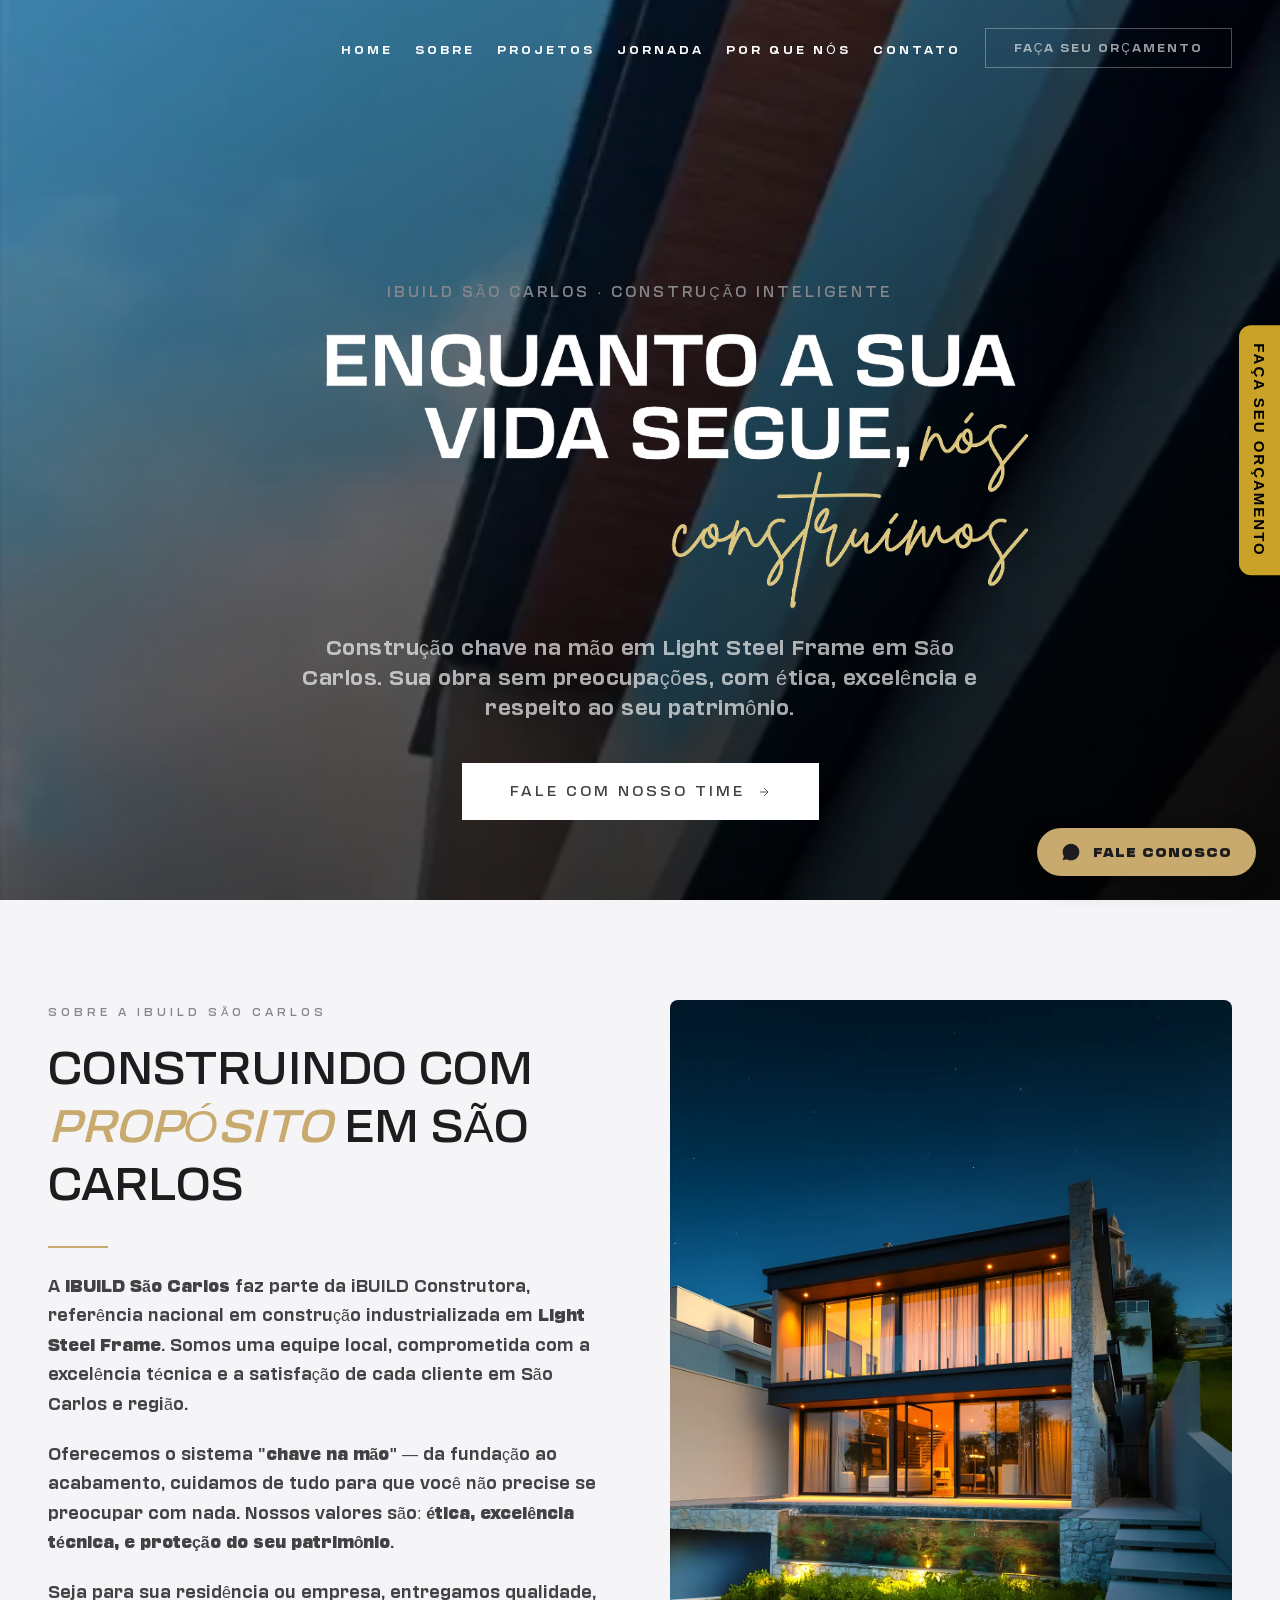
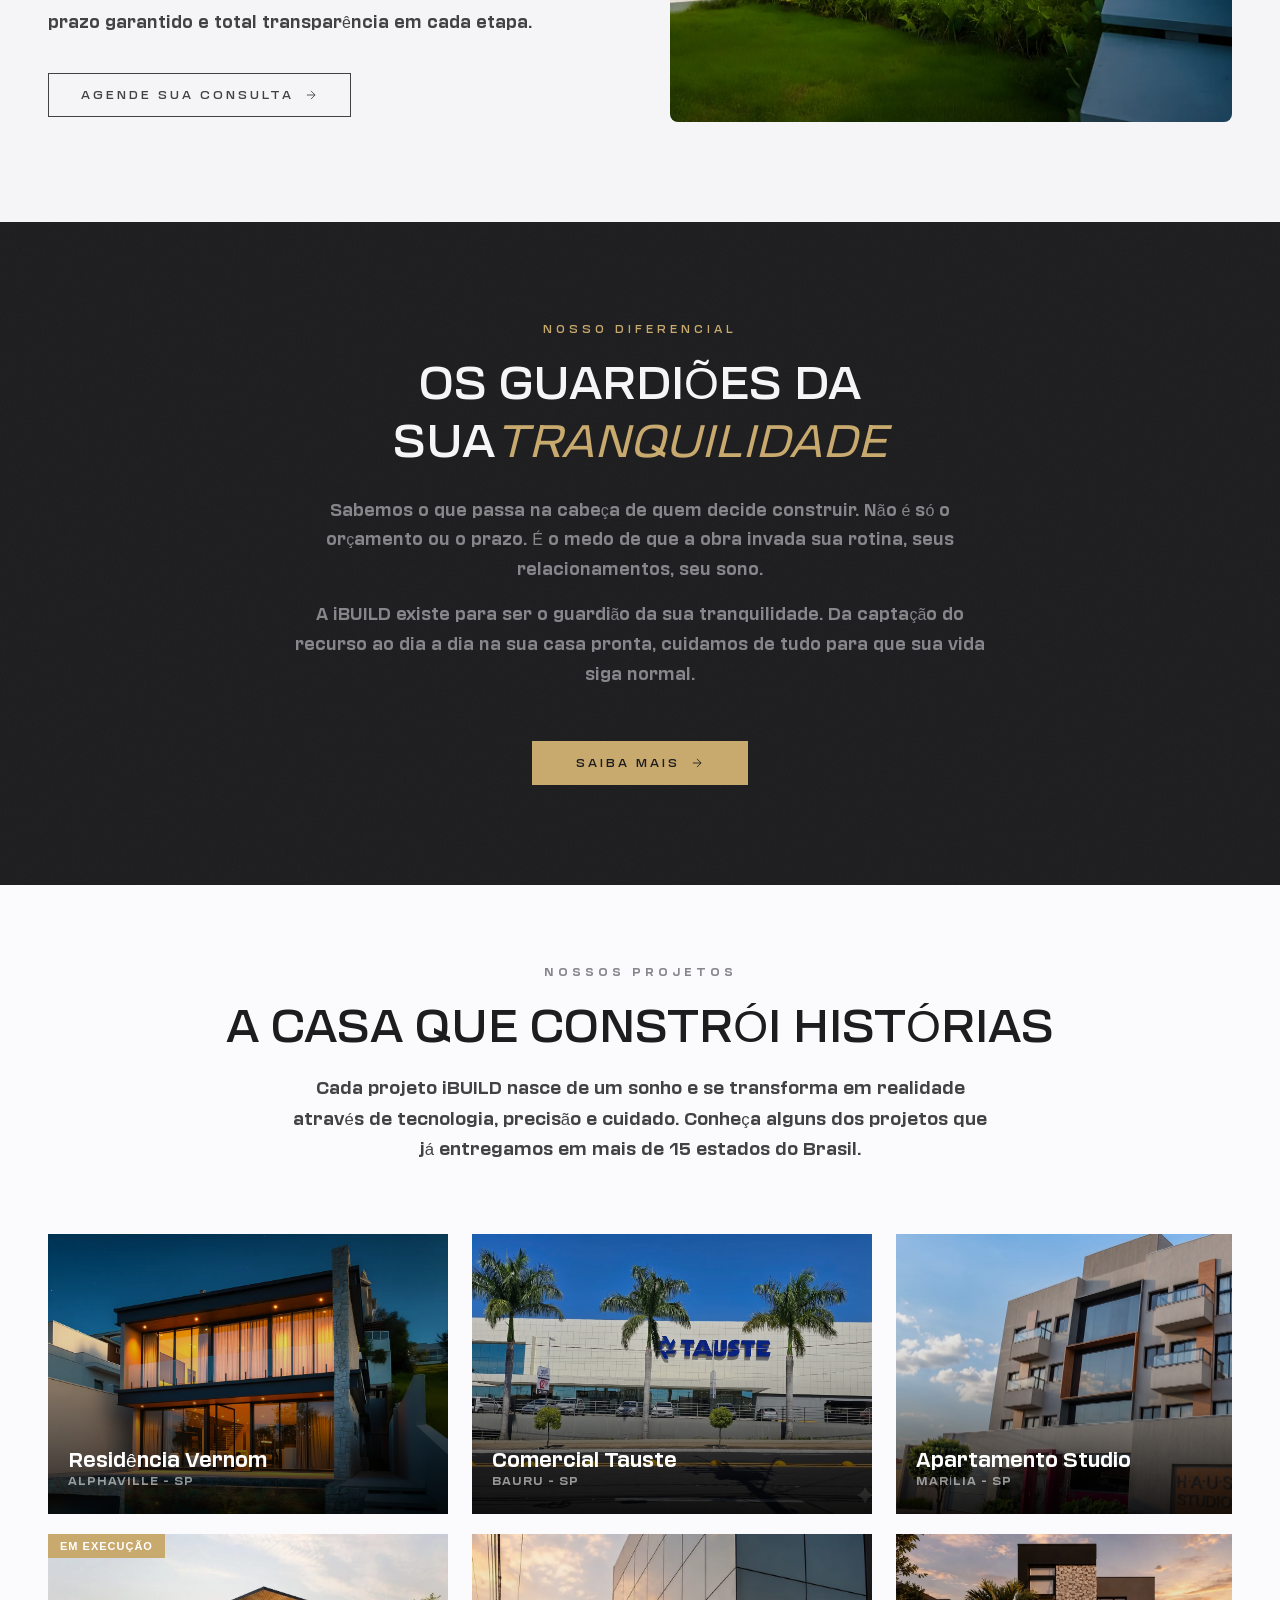
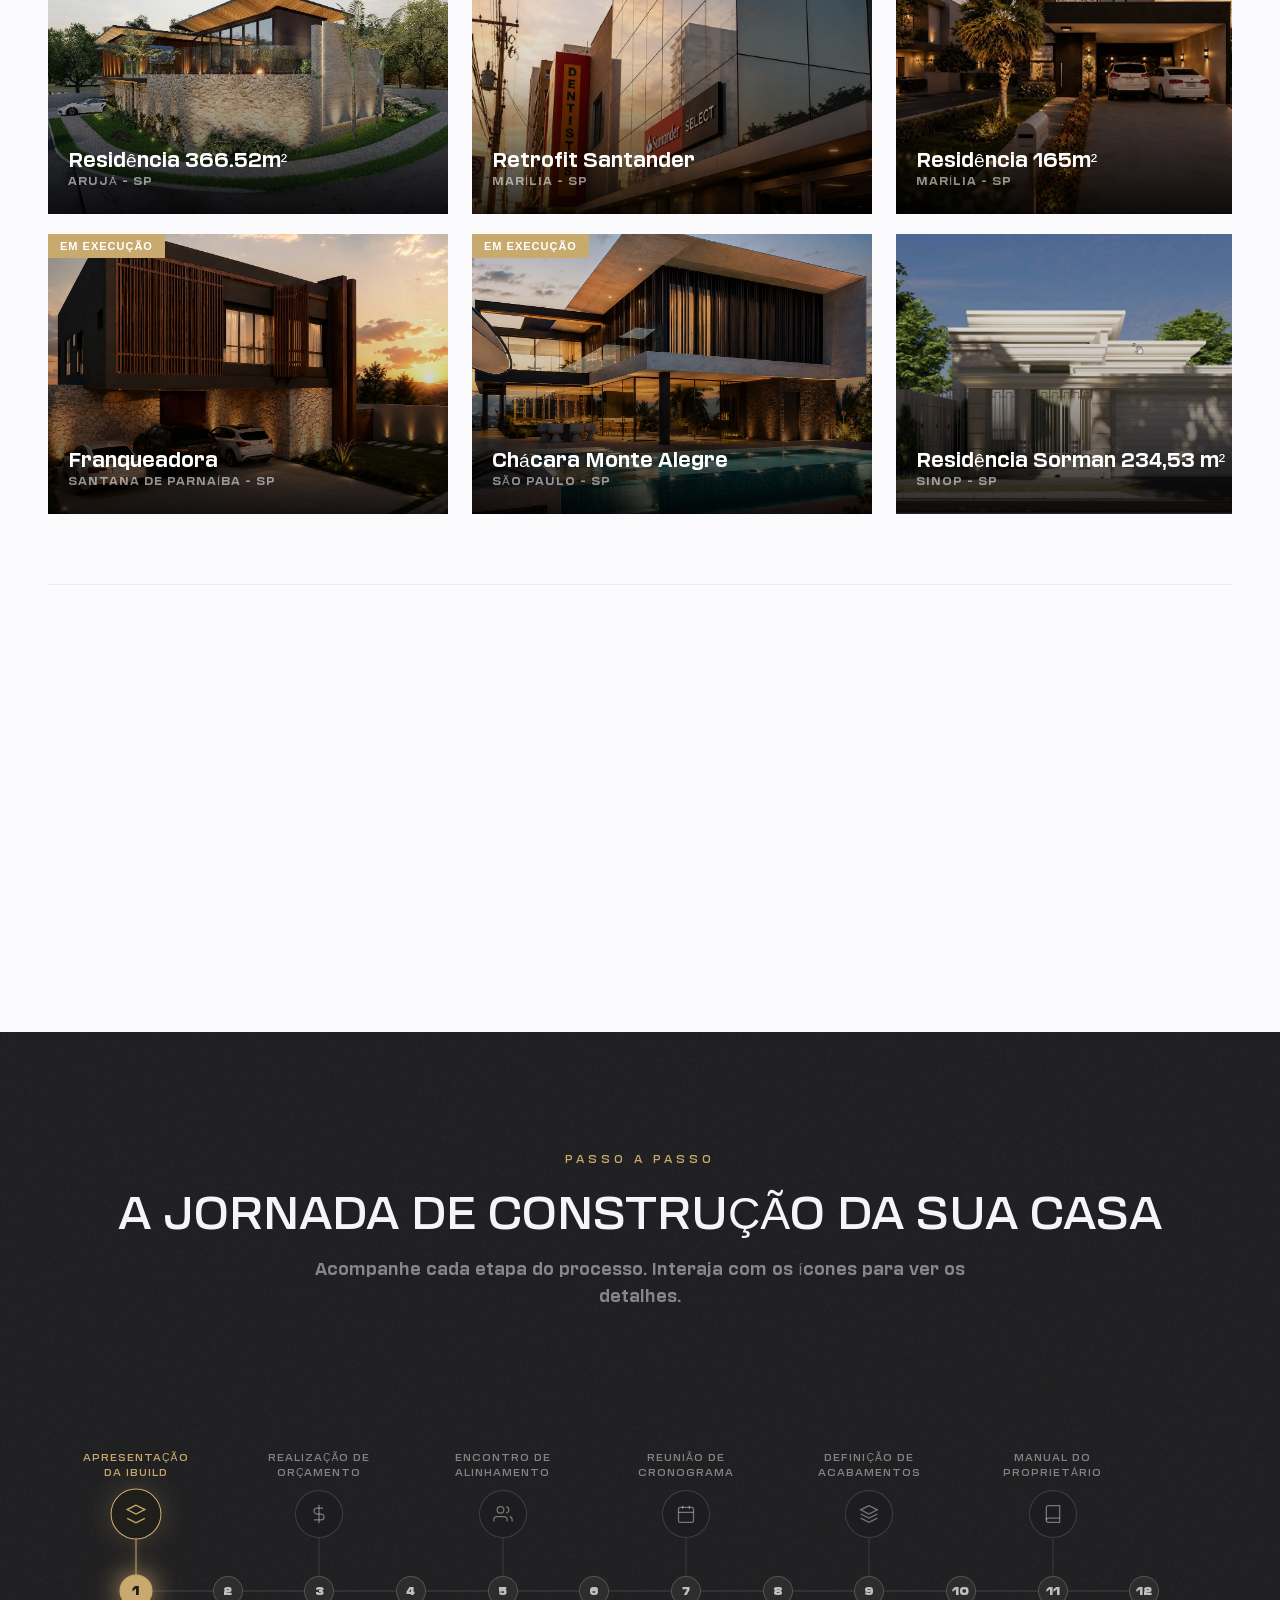
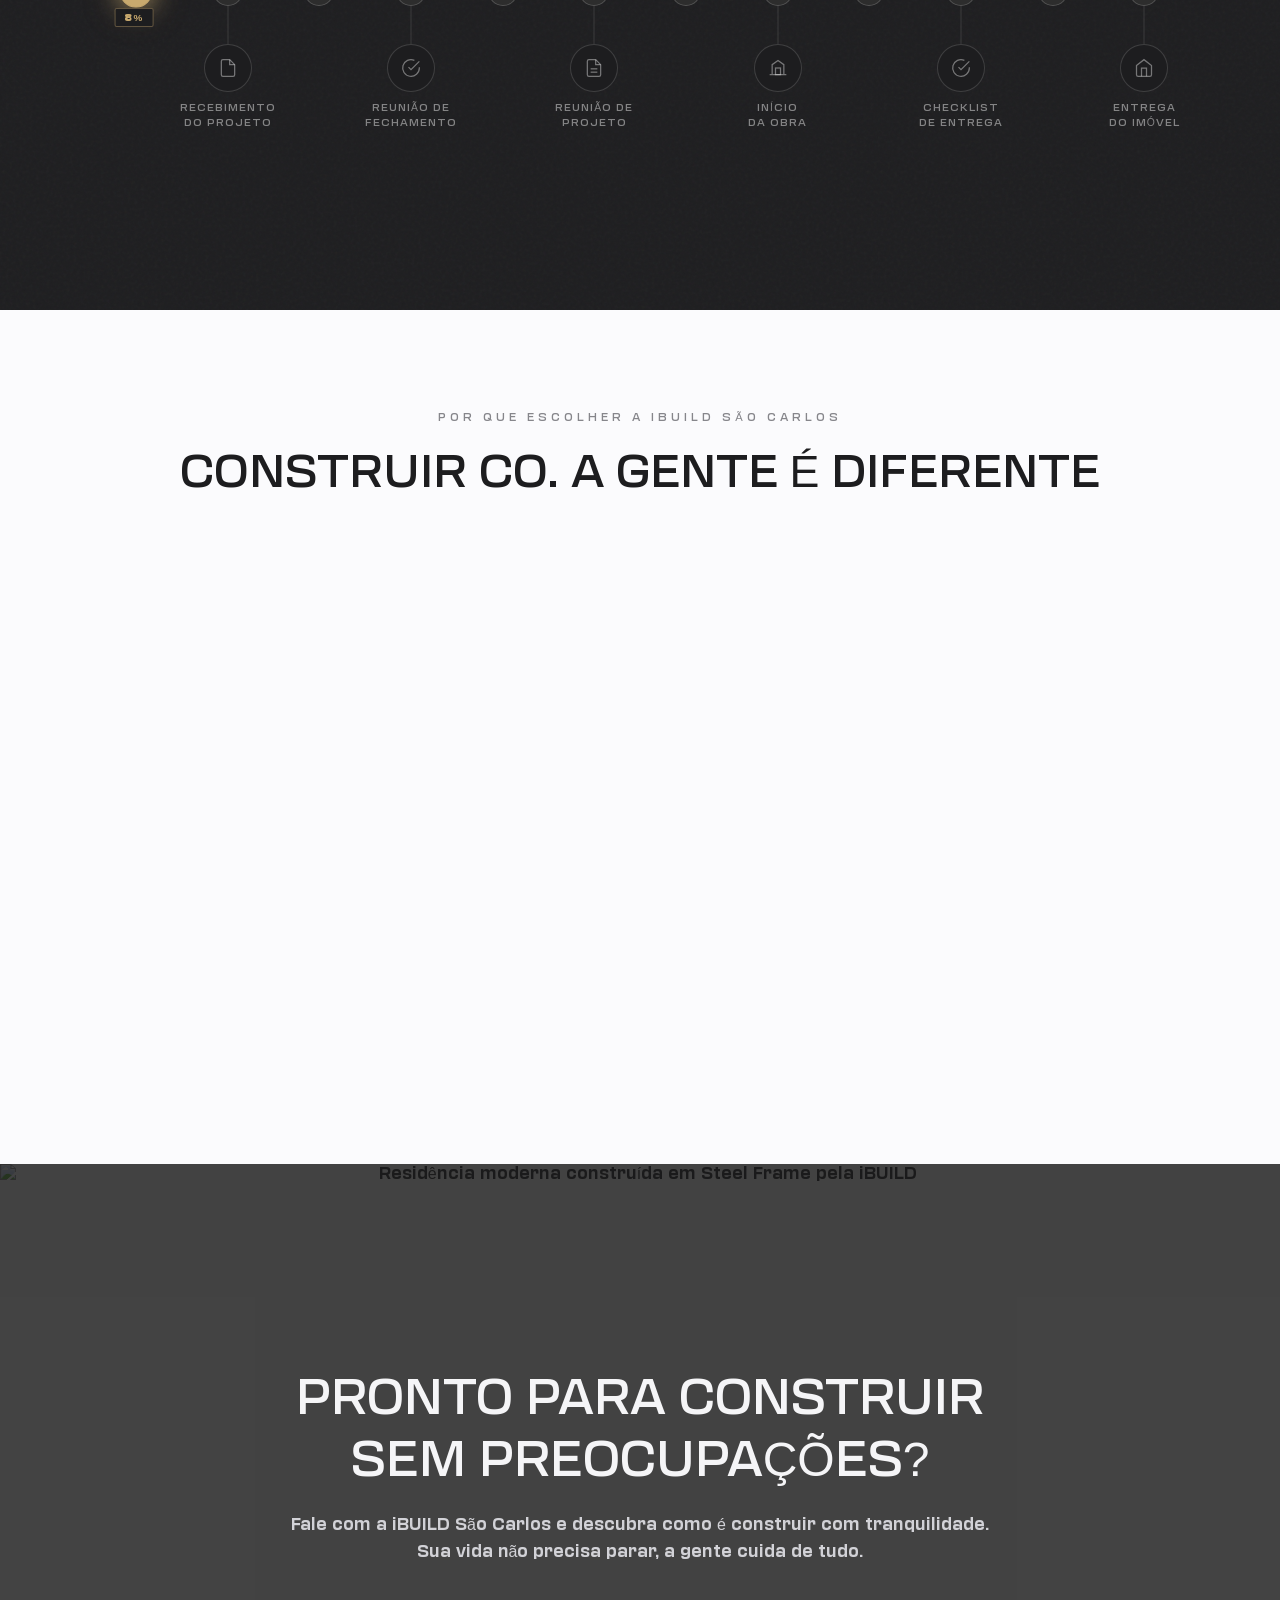
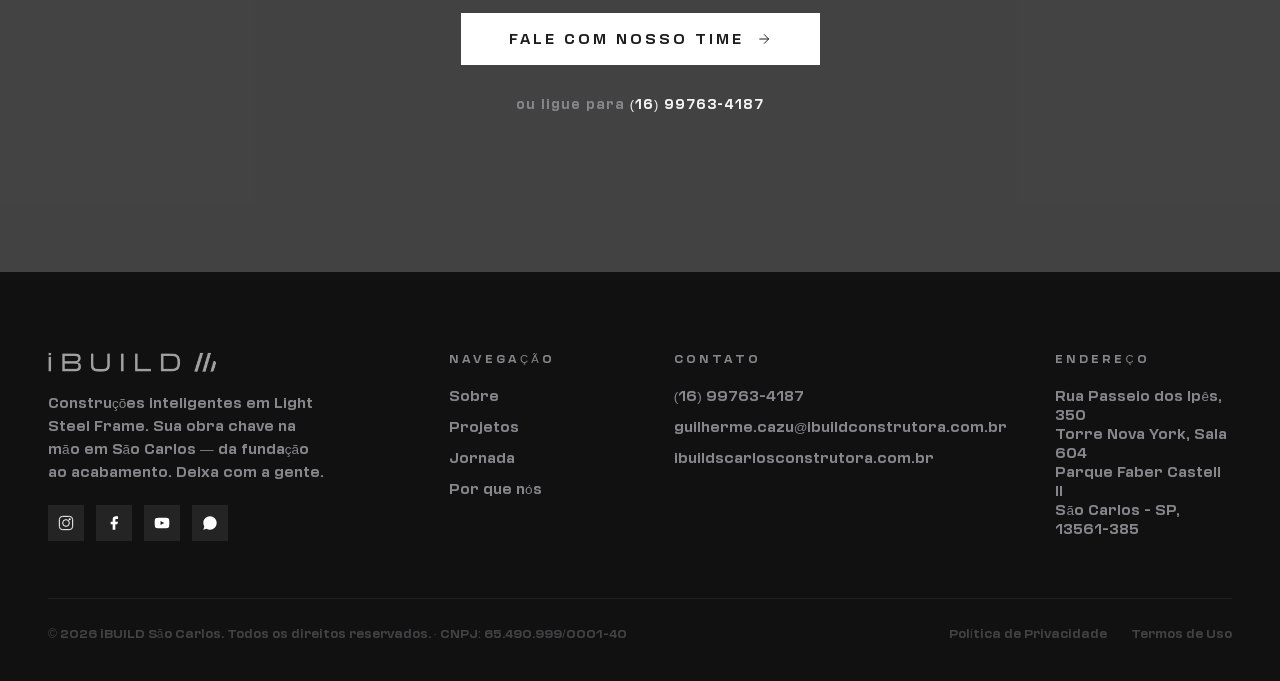
==== commit 77e82a1e: "Update print statement from 'Hello' to 'Goodbye'" ====
--- a/index.html
+++ b/index.html
@@ -1,320 +1,2595 @@
-<!--
-  hipótese usada sobre o padrão da home:
-  O index principal utiliza CSS embutido no <head>, scripts inline no final do <body> e carrega uma fonte local (Transducer) via @font-face.
-  Para o simulador, adotamos o mesmo modelo: CSS inline (mas organizado em um arquivo separado para facilitar manutenção),
-  @font-face com caminho relativo ao diretório raiz (../fonts/ no HTML) e scripts externos (simulador-dados.js e simulador.js)
-  seguindo o mesmo padrão de inclusão de assets (ordem: head -> body -> scripts).
-
-  Estrutura de arquivos entregue:
-  simulador/
-  ├── index.html
-  └── assets/
-      ├── css/
-      │   └── simulador.css      (mantido, mas adaptado visualmente)
-      └── js/
-          ├── simulador-dados.js
-          └── simulador.js
--->
 <!DOCTYPE html>
 <html lang="pt-BR">
 <head>
+    <meta name="facebook-domain-verification" content="908ob77ywabnqjbqan4ers241t1m1q" />
     <meta charset="UTF-8">
     <meta name="viewport" content="width=device-width, initial-scale=1.0">
-    <title>Simulador de Orçamento por Ambientes | iBUILD São Carlos</title>
-    <meta name="description" content="Simule o custo da sua casa em Light Steel Frame calculando a metragem a partir dos ambientes.">
-
-    <!-- Fontes Transducer (caminho relativo ao diretório raiz do site) -->
+    <title>iBUILD São Carlos — Construções Inteligentes em Steel Frame</title>
+    <meta name="description" content="iBUILD São Carlos - Construção chave na mão em Light Steel Frame. Ética, excelência técnica e proteção do seu patrimônio. Fale conosco!">
+    <meta name="keywords" content="construção em steel frame São Carlos, construtora São Carlos, obra chave na mão, light steel frame, iBUILD São Carlos">
+    <meta name="geo.region" content="BR-SP">
+    <meta name="geo.placename" content="São Carlos">
+    <meta name="geo.position" content="-22.0174;-47.8861">
+    <meta name="ICBM" content="-22.0174, -47.8861">
+    <link rel="canonical" href="https://lp.ibuildsaocarlos.com.br/">
+    <meta property="og:title" content="iBUILD São Carlos — Construções Inteligentes em Steel Frame">
+    <meta property="og:description" content="Construção chave na mão em Light Steel Frame em São Carlos. Ética, excelência técnica e proteção do seu patrimônio.">
+    <meta property="og:url" content="https://lp.ibuildsaocarlos.com.br/">
+    <meta property="og:type" content="website">
+    <meta property="og:locale" content="pt_BR">
+    <meta name="twitter:card" content="summary_large_image">
+    <meta name="twitter:title" content="iBUILD São Carlos — Construções Inteligentes">
+    <meta name="twitter:description" content="Construção chave na mão em Light Steel Frame em São Carlos.">
+
+    <!-- Schema.org para negócio local -->
+    <script type="application/ld+json">
+    {
+      "@context": "https://schema.org",
+      "@type": "HomeAndConstructionBusiness",
+      "name": "iBUILD São Carlos",
+      "description": "Construtora especializada em Light Steel Frame, construção chave na mão e obra branca em São Carlos - SP.",
+      "url": "https://lo.ibuildsaocarlos.com.br/",
+      "telephone": "+5516997634187",
+      "email": "guilherme.cazu@ibuildconstrutora.com.br",
+      "taxID": "65.490.999/0001-40",
+      "address": {
+        "@type": "PostalAddress",
+        "streetAddress": "Rua Passeio dos Ipês, 350, Torre Nova York, Sala 604, Parque Faber Castell II",
+        "addressLocality": "São Carlos",
+        "addressRegion": "SP",
+        "postalCode": "13561-385",
+        "addressCountry": "BR"
+      },
+      "areaServed": {
+        "@type": "City",
+        "name": "São Carlos"
+      },
+      "parentOrganization": {
+        "@type": "Organization",
+        "name": "iBUILD Construtora"
+      }
+    }
+    </script>
+
     <style>
+        /* ============================================================
+           FONTES CARREGADAS LOCALMENTE (Transducer + Brittany Signature)
+           ============================================================ */
         @font-face {
             font-family: 'Transducer';
-            src: url('../fonts/Transducer-Regular.woff2') format('woff2'),
-                 url('../fonts/Transducer-Regular.woff') format('woff');
+            src: url('./fonts/Transducer-Regular.woff2') format('woff2'),
+                 url('./fonts/Transducer-Regular.woff') format('woff');
             font-weight: 400;
             font-style: normal;
             font-display: swap;
         }
         @font-face {
             font-family: 'Transducer';
-            src: url('../fonts/Transducer-Medium.woff2') format('woff2'),
-                 url('../fonts/Transducer-Medium.woff') format('woff');
+            src: url('./fonts/Transducer-Medium.woff2') format('woff2'),
+                 url('./fonts/Transducer-Medium.woff') format('woff');
             font-weight: 500;
             font-style: normal;
             font-display: swap;
         }
         @font-face {
             font-family: 'Transducer';
-            src: url('../fonts/Transducer-Bold.woff2') format('woff2'),
-                 url('../fonts/Transducer-Bold.woff') format('woff');
+            src: url('./fonts/Transducer-Bold.woff2') format('woff2'),
+                 url('./fonts/Transducer-Bold.woff') format('woff');
             font-weight: 700;
             font-style: normal;
             font-display: swap;
         }
+        @font-face {
+            font-family: 'Transducer';
+            src: url('./fonts/Transducer-Light.woff2') format('woff2'),
+                 url('./fonts/Transducer-Light.woff') format('woff');
+            font-weight: 300;
+            font-style: normal;
+            font-display: swap;
+        }
+        @font-face {
+            font-family: 'Brittany Signature';
+            src: url('./fonts/BrittanySignatureRegular.woff2') format('woff2'),
+                 url('./fonts/BrittanySignatureRegular.woff') format('woff');
+            font-weight: normal;
+            font-style: normal;
+            font-display: swap;
+        }
+
+        /* ============================================================
+           RESET & VARIÁVEIS
+           ============================================================ */
+        *, *::before, *::after {
+            margin: 0;
+            padding: 0;
+            box-sizing: border-box;
+        }
+        :root {
+            --black: #1d1d1f;
+            --dark: #2d2d2d;
+            --charcoal: #424245;
+            --gray: #86868b;
+            --light-gray: #d2d2d7;
+            --off-white: #f5f5f7;
+            --warm-white: #fbfbfd;
+            --cream: #f5f5f7;
+            --accent: #86868b;
+            --accent-dark: #6e6e73;
+            --gold: #C8A96E;
+            --gold-light: #d4bc8a;
+            --font-display: 'Transducer', sans-serif;
+            --font-body: 'Transducer', sans-serif;
+            --ease-out-expo: cubic-bezier(0.16, 1, 0.3, 1);
+            --content-width: 1300px;
+            --side-padding: max(48px, calc((100vw - var(--content-width)) / 2));
+        }
+        html {
+            scroll-behavior: smooth;
+            overflow-x: hidden;
+            font-size: 16px;
+        }
+        body {
+            color: var(--black);
+            background: var(--warm-white);
+            overflow-x: hidden;
+            -webkit-font-smoothing: antialiased;
+            font-family: var(--font-body);
+        }
+        img {
+            max-width: 100%;
+            height: auto;
+            display: block;
+        }
+        a {
+            text-decoration: none;
+            color: inherit;
+        }
+        button {
+            border: none;
+            background: none;
+            cursor: pointer;
+            font-family: inherit;
+        }
+
+        /* ============================================================
+           LOADER (animação de entrada)
+           ============================================================ */
+        .loader {
+            position: fixed;
+            inset: 0;
+            z-index: 9999;
+            background: var(--black);
+            display: flex;
+            align-items: center;
+            justify-content: center;
+            flex-direction: column;
+            transition: opacity .8s var(--ease-out-expo), visibility .8s;
+            animation: loaderAutoHide .8s ease 3s forwards;
+        }
+        .loader.hidden {
+            opacity: 0;
+            visibility: hidden;
+            pointer-events: none;
+        }
+        @keyframes loaderAutoHide {
+            to { opacity: 0; visibility: hidden; pointer-events: none; }
+        }
+        .loader-logo {
+            width: 240px;
+            opacity: 0;
+            animation: loaderFade 1.5s var(--ease-out-expo) .3s forwards;
+        }
+        .loader-line {
+            width: 80px;
+            height: 1px;
+            background: var(--accent);
+            margin-top: 36px;
+            transform: scaleX(0);
+            animation: loaderLine 1.8s var(--ease-out-expo) .6s forwards;
+        }
+        .loader-text {
+            margin-top: 18px;
+            font-size: .65rem;
+            font-weight: 500;
+            letter-spacing: 5px;
+            text-transform: uppercase;
+            color: var(--gray);
+            opacity: 0;
+            animation: loaderFade 1s var(--ease-out-expo) 1s forwards;
+        }
+        @keyframes loaderFade { to { opacity: 1; } }
+        @keyframes loaderLine { to { transform: scaleX(1); } }
+
+        /* ============================================================
+           NAVEGAÇÃO (fixa no topo)
+           ============================================================ */
+        .nav {
+            position: fixed;
+            top: 0;
+            left: 0;
+            right: 0;
+            z-index: 100;
+            padding: 28px 48px;
+            display: flex;
+            justify-content: flex-end;
+            align-items: center;
+            gap: 24px;
+            transition: background .5s, padding .4s, backdrop-filter .5s;
+        }
+        .nav.scrolled {
+            background: rgba(26,26,26,.92);
+            backdrop-filter: blur(20px);
+            padding: 16px 48px;
+        }
+        .nav.scrolled .nav-logo {
+            display: flex;
+        }
+        .nav.scrolled .nav-cta {
+            background: #fff;
+            color: var(--black);
+            border-color: #fff;
+        }
+        .nav-logo {
+            display: none;
+            margin-right: auto;
+        }
+        .nav-logo img {
+            height: 19px;
+        }
+        .nav-links {
+            display: flex;
+            gap: 22px;
+            list-style: none;
+            flex-shrink: 1;
+            flex-wrap: nowrap;
+            overflow: hidden;
+        }
+        .nav-links a {
+            font-size: .75rem;
+            font-weight: 400;
+            letter-spacing: 3px;
+            text-transform: uppercase;
+            color: #fff;
+            transition: color .3s;
+            position: relative;
+            white-space: nowrap;
+        }
+        .nav-links a::after {
+            content: '';
+            position: absolute;
+            bottom: -4px;
+            left: 0;
+            width: 0;
+            height: 1px;
+            background: var(--gold);
+            transition: width .4s var(--ease-out-expo);
+        }
+        .nav-links a:hover {
+            color: var(--gold);
+        }
+        .nav-links a:hover::after {
+            width: 100%;
+        }
+        .nav-cta {
+            font-size: .75rem;
+            font-weight: 400;
+            letter-spacing: 2px;
+            text-transform: uppercase;
+            color: rgba(255,255,255,.6);
+            border: 1px solid rgba(255,255,255,.3);
+            padding: 12px 28px;
+            transition: all .4s var(--ease-out-expo);
+            white-space: nowrap;
+            flex-shrink: 0;
+        }
+        .nav-cta:hover {
+            background: var(--gold) !important;
+            color: var(--black) !important;
+            border-color: var(--gold) !important;
+        }
+        .nav-hamburger {
+            display: none;
+            flex-direction: column;
+            gap: 6px;
+            cursor: pointer;
+            z-index: 200;
+        }
+        .nav-hamburger span {
+            width: 28px;
+            height: 1.5px;
+            background: #fff;
+            transition: all .4s var(--ease-out-expo);
+        }
+        .mobile-menu {
+            position: fixed;
+            inset: 0;
+            background: var(--black);
+            z-index: 150;
+            display: flex;
+            flex-direction: column;
+            align-items: center;
+            justify-content: center;
+            gap: clamp(14px, 3.4vh, 28px);
+            opacity: 0;
+            visibility: hidden;
+            transition: opacity .5s var(--ease-out-expo), visibility .5s var(--ease-out-expo);
+            padding: 84px 24px 44px;
+            overflow-y: auto;
+            -webkit-overflow-scrolling: touch;
+            text-align: center;
+        }
+        .mobile-menu.open {
+            opacity: 1;
+            visibility: visible;
+        }
+        .mobile-menu a {
+            font-family: var(--font-display);
+            font-size: clamp(1.15rem, 5.6vw, 1.9rem);
+            color: var(--off-white);
+            font-weight: 500;
+            letter-spacing: 2px;
+            text-align: center;
+            line-height: 1.15;
+            transition: color .3s var(--ease-out-expo);
+        }
+        .mobile-menu a:hover,
+        .mobile-menu a:active {
+            color: var(--gold);
+        }
+        .mobile-menu-close {
+            position: absolute;
+            top: 20px;
+            right: 20px;
+            width: 44px;
+            height: 44px;
+            background: transparent;
+            border: 1px solid rgba(255,255,255,.18);
+            color: var(--off-white);
+            cursor: pointer;
+            display: flex;
+            align-items: center;
+            justify-content: center;
+            transition: all .3s var(--ease-out-expo);
+            z-index: 5;
+            padding: 0;
+        }
+        .mobile-menu-close:hover {
+            background: var(--gold);
+            border-color: var(--gold);
+            color: var(--black);
+        }
+        .mobile-menu-close svg {
+            width: 18px;
+            height: 18px;
+        }
+        @media (max-width: 1200px) {
+            .nav-links { gap: 14px; }
+            .nav-links a { font-size: .68rem; letter-spacing: 2px; }
+            .nav-cta { padding: 10px 20px; font-size: .68rem; }
+        }
+        @media (max-width: 1024px) {
+            .nav-links, .nav-cta { display: none; }
+            .nav-hamburger { display: flex; }
+            .nav-logo { display: flex; margin-right: auto; }
+        }
+        @media (max-width: 900px) {
+            .nav { padding: 20px 24px; }
+            .nav.scrolled { padding: 14px 24px; }
+        }
+
+        /* ============================================================
+           HERO (vídeo + overlay + conteúdo)
+           ============================================================ */
+        .hero {
+            position: relative;
+            height: 100vh;
+            min-height: 600px;
+            display: flex;
+            overflow: hidden;
+            background: var(--black);
+        }
+        .hero-main {
+            position: relative;
+            flex: 1;
+            display: flex;
+            align-items: flex-end;
+            justify-content: center;
+            overflow: hidden;
+        }
+        .hero-video-container {
+            position: absolute;
+            inset: 0;
+            z-index: 1;
+        }
+        .hero-video-container video {
+            width: 100%;
+            height: 100%;
+            object-fit: cover;
+        }
+        .hero-overlay {
+            position: absolute;
+            inset: 0;
+            z-index: 2;
+            background: linear-gradient(to top left, rgba(0,0,0,0.9) 0%, rgba(0,0,0,0.5) 50%, transparent 100%);
+        }
+        .hero-overlay::after {
+            content: '';
+            position: absolute;
+            inset: 0;
+            background: rgba(0,0,0,.25);
+        }
+        .hero-content {
+            position: relative;
+            z-index: 3;
+            text-align: center;
+            max-width: 900px;
+            padding: 0 60px 80px;
+            width: 100%;
+            margin: 0 auto;
+        }
+        .hero-pretitle {
+            font-size: 0.9rem;
+            font-weight: 500;
+            letter-spacing: 3px;
+            text-transform: uppercase;
+            color: var(--accent);
+            margin-bottom: 20px;
+            opacity: 0;
+            transform: translateY(20px);
+            animation: heroReveal 1s var(--ease-out-expo) 2s forwards;
+        }
+        .hero-title {
+            font-family: var(--font-display);
+            font-size: clamp(2.7rem, 5.2vw, 3.9rem);
+            font-weight: 700;
+            line-height: 1.0;
+            color: #fff;
+            margin-bottom: 24px;
+            letter-spacing: 2px;
+            text-transform: uppercase;
+            opacity: 0;
+            transform: translateY(30px);
+            animation: heroReveal 1.2s var(--ease-out-expo) 2.2s forwards;
+        }
+        .hero-title em {
+            font-family: 'Brittany Signature', cursive !important;
+            font-style: normal;
+            color: var(--gold);
+            font-weight: normal;
+            letter-spacing: 0px;
+            text-transform: none;
+            font-size: 1.3em;
+        }
+        .hero-subtitle {
+            font-size: 1.25rem;
+            font-weight: 400;
+            color: rgba(255,255,255,.65);
+            max-width: 700px;
+            margin: 0 auto 40px;
+            line-height: 1.5;
+            letter-spacing: .5px;
+            opacity: 0;
+            transform: translateY(20px);
+            animation: heroReveal 1s var(--ease-out-expo) 2.5s forwards;
+        }
+        .hero-cta {
+            display: inline-flex;
+            align-items: center;
+            gap: 12px;
+            font-size: 0.88rem;
+            font-weight: 500;
+            letter-spacing: 3px;
+            text-transform: uppercase;
+            color: var(--charcoal);
+            background: #fff;
+            border: none;
+            padding: 20px 48px;
+            transition: all .5s var(--ease-out-expo);
+            opacity: 0;
+            transform: translateY(20px);
+            animation: heroReveal 1s var(--ease-out-expo) 2.8s forwards;
+            white-space: nowrap;
+            flex-shrink: 0;
+        }
+        .hero-cta svg {
+            width: 14px;
+            height: 14px;
+            stroke: var(--charcoal);
+            transition: transform .4s var(--ease-out-expo);
+        }
+        .hero-cta:hover svg {
+            stroke: var(--black);
+            transform: translateX(4px);
+        }
+        @keyframes heroReveal {
+            to { opacity: 1; transform: translateY(0); }
+        }
+        @media (max-width: 900px) {
+            .hero { flex-direction: column; }
+            .hero-content { padding: 0 24px 60px; }
+            .hero-title { letter-spacing: 0px; font-size: clamp(2.1rem, 7.5vw, 3rem); }
+            .hero-cta { padding: 16px 32px; font-size: .78rem; letter-spacing: 2px; }
+        }
+        @media (max-width: 480px) {
+            .hero-content { padding: 0 16px 48px; }
+            .hero-pretitle { font-size: .72rem; letter-spacing: 4px; }
+            .hero-title { font-size: clamp(1.7rem, 7vw, 2.4rem); }
+            .hero-subtitle { font-size: 1rem; }
+        }
+
+        /* ============================================================
+           REVEAL (animações de entrada ao scroll)
+           ============================================================ */
+        .reveal {
+            opacity: 0;
+            transform: translateY(40px);
+            transition: opacity .9s var(--ease-out-expo), transform .9s var(--ease-out-expo);
+        }
+        .reveal.visible {
+            opacity: 1;
+            transform: translateY(0);
+        }
+        .reveal-delay-1 { transition-delay: .1s; }
+        .reveal-delay-2 { transition-delay: .2s; }
+        .reveal-delay-3 { transition-delay: .3s; }
+        .reveal-delay-4 { transition-delay: .4s; }
+        .reveal-line {
+            transform: scaleX(0);
+            transform-origin: left;
+            transition: transform 1.2s var(--ease-out-expo);
+        }
+        .reveal-line.visible { transform: scaleX(1); }
+        .reveal-scale {
+            opacity: 0;
+            transform: scale(.95);
+            transition: opacity 1s var(--ease-out-expo), transform 1s var(--ease-out-expo);
+        }
+        .reveal-scale.visible {
+            opacity: 1;
+            transform: scale(1);
+        }
+
+        /* ============================================================
+           SEÇÃO: SOBRE iBUILD SÃO CARLOS
+           ============================================================ */
+        .about-sc {
+            padding: 100px var(--side-padding);
+            background: var(--cream);
+            position: relative;
+            z-index: 2;
+        }
+        .about-sc-inner {
+            max-width: var(--content-width);
+            margin: 0 auto;
+            display: grid;
+            grid-template-columns: 1fr 1fr;
+            gap: 60px;
+            align-items: center;
+        }
+        .about-sc-content {}
+        .about-sc-title {
+            font-family: var(--font-display);
+            font-size: clamp(2rem, 3.5vw, 2.8rem);
+            font-weight: 500;
+            line-height: 1.3;
+            color: var(--black);
+            margin-bottom: 32px;
+        }
+        .about-sc-title em {
+            font-style: italic;
+            color: var(--gold);
+        }
+        .about-sc-text {
+            font-size: 1rem;
+            font-weight: 400;
+            line-height: 1.85;
+            color: var(--charcoal);
+        }
+        .about-sc-text p + p {
+            margin-top: 20px;
+        }
+        .about-sc-cta {
+            display: inline-flex;
+            align-items: center;
+            gap: 10px;
+            margin-top: 36px;
+            font-size: .75rem;
+            font-weight: 500;
+            letter-spacing: 3px;
+            text-transform: uppercase;
+            color: var(--charcoal);
+            border: 1px solid var(--charcoal);
+            padding: 14px 32px;
+            transition: all .4s var(--ease-out-expo);
+            white-space: nowrap;
+        }
+        .about-sc-cta svg {
+            width: 14px;
+            height: 14px;
+            stroke: currentColor;
+            transition: transform .4s var(--ease-out-expo);
+        }
+        .about-sc-cta:hover svg {
+            transform: translateX(4px);
+        }
+        .about-sc-cta:hover {
+            background: var(--gold);
+            color: var(--black);
+            border-color: var(--gold);
+        }
+        .about-sc-image {
+            overflow: hidden;
+            border-radius: 8px;
+        }
+        .about-sc-image img {
+            width: 100%;
+            height: auto;
+            object-fit: cover;
+            transition: transform .8s var(--ease-out-expo);
+        }
+        .about-sc-image:hover img {
+            transform: scale(1.05);
+        }
+        @media (max-width: 900px) {
+            .about-sc { padding: 60px 20px; }
+            .about-sc-inner {
+                grid-template-columns: 1fr;
+                gap: 32px;
+            }
+            .about-sc-image { order: -1; }
+        }
+
+        /* ============================================================
+           SEÇÃO: GUARDIÕES (diferencial)
+           ============================================================ */
+        .guardioes {
+            padding: 100px var(--side-padding);
+            background: var(--black);
+            overflow: hidden;
+            position: relative;
+            z-index: 2;
+        }
+        .guardioes::before {
+            content: '';
+            position: absolute;
+            inset: 0;
+            background: url("data:image/svg+xml,%3Csvg viewBox='0 0 400 400' xmlns='http://www.w3.org/2000/svg'%3E%3Cfilter id='n'%3E%3CfeTurbulence type='fractalNoise' baseFrequency='.7' numOctaves='4' stitchTiles='stitch'/%3E%3C/filter%3E%3Crect width='100%25' height='100%25' filter='url(%23n)' opacity='.04'/%3E%3C/svg%3E");
+            opacity: .6;
+        }
+        .guardioes-inner {
+            max-width: var(--content-width);
+            margin: 0 auto;
+            position: relative;
+            z-index: 1;
+            display: flex;
+            flex-direction: column;
+            gap: 54px;
+            align-items: center;
+        }
+        .guardioes-text {
+            max-width: 720px;
+            text-align: center;
+        }
+        .guardioes-text .intro-label {
+            margin-bottom: 18px;
+            color: var(--gold);
+            font-size: .7rem;
+            font-weight: 500;
+            letter-spacing: 4px;
+            text-transform: uppercase;
+        }
+        .guardioes-text h2 {
+            font-family: var(--font-display);
+            font-size: clamp(2rem, 3.5vw, 2.8rem);
+            font-weight: 500;
+            line-height: 1.3;
+            color: var(--off-white);
+            margin-bottom: 24px;
+        }
+        .guardioes-text h2 em {
+            font-style: italic;
+            color: var(--gold);
+            font-weight: 100;
+        }
+        .guardioes-text p {
+            font-size: 1rem;
+            line-height: 1.85;
+            color: var(--gray);
+            margin-bottom: 16px;
+        }
+        .guardioes-cta {
+            display: inline-flex;
+            align-items: center;
+            gap: 10px;
+            margin-top: 36px;
+            font-size: .75rem;
+            font-weight: 500;
+            letter-spacing: 3px;
+            text-transform: uppercase;
+            color: var(--black);
+            background: var(--gold);
+            border: 1px solid var(--gold);
+            padding: 14px 43px;
+            transition: all .4s var(--ease-out-expo);
+            white-space: nowrap;
+        }
+        .guardioes-cta svg {
+            width: 14px;
+            height: 14px;
+            stroke: currentColor;
+            transition: transform .4s var(--ease-out-expo);
+        }
+        .guardioes-cta:hover svg {
+            transform: translateX(4px);
+        }
+        .guardioes-cta:hover {
+            background: #fff !important;
+            color: var(--black) !important;
+            border-color: #fff !important;
+        }
+        @media (max-width: 900px) {
+            .guardioes { padding: 60px 20px; }
+        }
+
+        /* ============================================================
+           SEÇÃO: NOSSOS PROJETOS (carrossel horizontal)
+           ============================================================ */
+        .showcase {
+            padding: 80px var(--side-padding) 120px;
+            max-width: 100%;
+            margin: 0 auto;
+            position: relative;
+            z-index: 2;
+        }
+        .showcase-header {
+            text-align: center;
+            margin-bottom: 60px;
+        }
+        .showcase-label {
+            font-size: .7rem;
+            font-weight: 400;
+            letter-spacing: 4px;
+            text-transform: uppercase;
+            color: var(--accent);
+            margin-bottom: 20px;
+        }
+        .showcase-title {
+            font-family: var(--font-display);
+            font-size: clamp(2rem, 3.5vw, 2.8rem);
+            font-weight: 500;
+            color: var(--black);
+        }
+        .showcase-desc {
+            font-size: 1.05rem;
+            font-weight: 400;
+            line-height: 1.8;
+            color: var(--charcoal);
+            max-width: 700px;
+            margin: 20px auto 0;
+            text-align: center;
+        }
+        .showcase-carousel-row {
+            display: flex;
+            gap: 24px;
+            width: max-content;
+            padding: 10px 0;
+        }
+        .showcase-carousel-row--left {
+            animation: showcaseLeft 50s linear infinite;
+        }
+        .showcase-carousel-row--right {
+            animation: showcaseRight 50s linear infinite;
+        }
+        .showcase-carousel-row:hover {
+            animation-play-state: paused;
+        }
+        @keyframes showcaseLeft {
+            0% { transform: translateX(0); }
+            100% { transform: translateX(-50%); }
+        }
+        @keyframes showcaseRight {
+            0% { transform: translateX(-50%); }
+            100% { transform: translateX(0); }
+        }
+        .showcase-carousel-card {
+            width: 400px;
+            height: 280px;
+            overflow: hidden;
+            position: relative;
+            flex-shrink: 0;
+            transition: transform .5s var(--ease-out-expo), box-shadow .5s;
+            cursor: pointer;
+        }
+        .showcase-carousel-card:hover {
+            transform: scale(1.04);
+            z-index: 5;
+            box-shadow: 0 16px 48px rgba(0,0,0,.2);
+        }
+        .showcase-carousel-card img {
+            width: 100%;
+            height: 100%;
+            object-fit: cover;
+            transition: transform .6s var(--ease-out-expo);
+        }
+        .showcase-carousel-card:hover img {
+            transform: scale(1.08);
+        }
+        .showcase-item-overlay {
+            position: absolute;
+            inset: 0;
+            background: linear-gradient(to top, rgba(0,0,0,.85) 0%, rgba(0,0,0,.15) 50%, transparent 100%);
+            display: flex;
+            flex-direction: column;
+            justify-content: flex-end;
+            padding: 16px 20px;
+            transition: background .4s;
+        }
+        .showcase-carousel-card:hover .showcase-item-overlay {
+            background: linear-gradient(to top, rgba(0,0,0,.95) 0%, rgba(0,0,0,.3) 55%, transparent 100%);
+        }
+        .showcase-item-label {
+            font-family: var(--font-display);
+            font-size: 1.2rem;
+            color: #fff;
+            margin-bottom: 4px;
+            transform: translateY(8px);
+            transition: transform .5s var(--ease-out-expo);
+        }
+        .showcase-carousel-card:hover .showcase-item-label {
+            transform: translateY(0);
+        }
+        .showcase-item-sub {
+            font-size: .72rem !important;
+            color: rgba(255,255,255,.55) !important;
+            margin-bottom: 10px !important;
+            margin-top: 6px !important;
+            display: block !important;
+            letter-spacing: 1px;
+            text-transform: uppercase;
+            font-weight: 400;
+        }
+        .showcase-item-link {
+            font-size: 0.75rem;
+            font-weight: 500;
+            color: var(--accent);
+            text-transform: uppercase;
+            letter-spacing: 2px;
+            opacity: 0;
+            transform: translateY(15px);
+            transition: all .5s var(--ease-out-expo);
+            display: inline-flex;
+            align-items: center;
+            gap: 8px;
+        }
+        .showcase-carousel-card:hover .showcase-item-link {
+            opacity: 1;
+            transform: translateY(0);
+            transition-delay: .05s;
+        }
+        .showcase-stats {
+            display: grid;
+            grid-template-columns: repeat(4, 1fr);
+            gap: 0;
+            max-width: var(--content-width);
+            margin: 60px auto 0;
+            padding: 60px 0;
+            border-top: 1px solid rgba(0,0,0,.06);
+            text-align: center;
+        }
+        .showcase-stats .stat-item {
+            padding: 0 40px;
+            border-right: 1px solid var(--light-gray);
+        }
+        .showcase-stats .stat-item:last-child {
+            border-right: none;
+        }
+        .stat-number {
+            font-family: var(--font-display);
+            font-size: clamp(3rem, 5vw, 4.5rem);
+            font-weight: 700;
+            color: var(--black);
+            line-height: 1;
+            margin-bottom: 12px;
+            font-variant-numeric: tabular-nums;
+            min-height: 1em;
+            display: block;
+            white-space: nowrap;
+        }
+        .stat-number span {
+            color: var(--black);
+            font-variant-numeric: tabular-nums;
+            display: inline-block;
+        }
+        .stat-label {
+            font-size: .85rem;
+            font-weight: 500;
+            letter-spacing: 3px;
+            text-transform: uppercase;
+            color: var(--gray);
+            margin-top: 4px;
+        }
+        .showcase-cta {
+            display: inline-flex;
+            align-items: center;
+            gap: 10px;
+            font-size: .8rem;
+            font-weight: 500;
+            letter-spacing: 3px;
+            text-transform: uppercase;
+            color: #fff;
+            background: var(--black);
+            padding: 18px 40px;
+            transition: all .5s var(--ease-out-expo);
+            white-space: nowrap;
+        }
+        .showcase-cta svg {
+            width: 14px;
+            height: 14px;
+            stroke: currentColor;
+            transition: transform .4s var(--ease-out-expo);
+        }
+        .showcase-cta:hover svg {
+            transform: translateX(4px);
+        }
+        .showcase-cta:hover {
+            background: var(--gold) !important;
+            color: var(--black) !important;
+            border-color: var(--gold) !important;
+        }
+        .showcase-cta-gold {
+            background: var(--gold);
+            color: var(--black);
+        }
+        .showcase-cta-gold:hover {
+            background: var(--black) !important;
+            color: var(--gold) !important;
+            border-color: var(--black) !important;
+            transform: translateY(-3px);
+            box-shadow: 0 12px 30px rgba(0,0,0,.22);
+        }
+        .showcase-cta-gold:hover svg {
+            stroke: var(--gold);
+        }
+        .showcase-cta-row {
+            display: flex;
+            align-items: center;
+            justify-content: center;
+            gap: 18px;
+            flex-wrap: wrap;
+        }
+        @media (max-width: 768px) {
+            .showcase-stats {
+                grid-template-columns: 1fr 1fr;
+                gap: 32px 0;
+                margin: 48px auto 0;
+                padding: 36px 16px;
+            }
+            .showcase-stats .stat-item {
+                border-right: none;
+                padding: 0 8px;
+            }
+            .stat-number {
+                font-size: clamp(1.7rem, 7vw, 2.4rem) !important;
+            }
+            .stat-label {
+                font-size: .65rem !important;
+                letter-spacing: 1.5px !important;
+                margin-top: 6px !important;
+            }
+            .showcase-carousel-card {
+                width: 280px;
+                height: 200px;
+            }
+            .showcase-carousel-row {
+                gap: 14px;
+            }
+        }
+
+        /* ============================================================
+           SEÇÃO: JORNADA (12 passos) – versão simplificada
+           ============================================================ */
+        .journey {
+            padding: 120px var(--side-padding) 80px;
+            background: var(--black);
+            position: relative;
+            overflow: hidden;
+            z-index: 2;
+        }
+        .journey::before {
+            content: '';
+            position: absolute;
+            inset: 0;
+            background: url("data:image/svg+xml,%3Csvg viewBox='0 0 400 400' xmlns='http://www.w3.org/2000/svg'%3E%3Cfilter id='n'%3E%3CfeTurbulence type='fractalNoise' baseFrequency='.65' numOctaves='3' stitchTiles='stitch'/%3E%3C/filter%3E%3Crect width='100%25' height='100%25' filter='url(%23n)' opacity='.04'/%3E%3C/svg%3E");
+        }
+        .journey-inner {
+            max-width: var(--content-width);
+            margin: 0 auto;
+            position: relative;
+            z-index: 1;
+        }
+        .journey-header {
+            text-align: center;
+            margin-bottom: 60px;
+        }
+        .journey-label {
+            font-size: .7rem;
+            font-weight: 500;
+            letter-spacing: 4px;
+            text-transform: uppercase;
+            color: var(--gold);
+            margin-bottom: 20px;
+        }
+        .journey-title {
+            font-family: var(--font-display);
+            font-size: clamp(2rem, 3.5vw, 2.8rem);
+            font-weight: 500;
+            color: var(--off-white);
+        }
+        .journey-subtitle {
+            font-size: 1rem;
+            font-weight: 400;
+            color: var(--gray);
+            max-width: 650px;
+            margin: 16px auto 0;
+            line-height: 1.7;
+        }
+        .journey-steps {
+            display: grid;
+            grid-template-columns: repeat(4, 1fr);
+            gap: 24px;
+        }
+        .journey-step {
+            background: rgba(255,255,255,.04);
+            border: 1px solid rgba(255,255,255,.08);
+            padding: 24px 20px;
+            text-align: center;
+            transition: all .4s var(--ease-out-expo);
+        }
+        .journey-step:hover {
+            background: rgba(255,255,255,.08);
+            border-color: var(--gold);
+            transform: translateY(-4px);
+        }
+        .journey-step-number {
+            font-family: var(--font-display);
+            font-size: 1.2rem;
+            font-weight: 700;
+            color: var(--gold);
+            margin-bottom: 8px;
+        }
+        .journey-step-title {
+            font-family: var(--font-display);
+            font-size: .85rem;
+            font-weight: 500;
+            color: var(--off-white);
+            margin-bottom: 8px;
+            text-transform: uppercase;
+            letter-spacing: 1px;
+        }
+        .journey-step-desc {
+            font-size: .78rem;
+            color: var(--gray);
+            line-height: 1.6;
+        }
+        .journey-cta-wrap {
+            display: flex;
+            justify-content: center;
+            margin-top: 50px;
+        }
+        .journey-cta {
+            display: inline-flex;
+            align-items: center;
+            gap: 12px;
+            padding: 18px 44px;
+            background: var(--gold);
+            color: var(--black);
+            font-family: var(--font-display);
+            font-size: 0.78rem;
+            font-weight: 600;
+            letter-spacing: 3px;
+            text-transform: uppercase;
+            border: 1px solid var(--gold);
+            transition: all .4s var(--ease-out-expo);
+            white-space: nowrap;
+            cursor: pointer;
+        }
+        .journey-cta svg {
+            width: 14px;
+            height: 14px;
+            stroke: currentColor;
+            transition: transform .4s var(--ease-out-expo);
+        }
+        .journey-cta:hover {
+            background: transparent;
+            color: var(--gold);
+            box-shadow: 0 8px 28px rgba(200,169,110,.35);
+        }
+        .journey-cta:hover svg {
+            transform: translateX(4px);
+        }
+        @media (max-width: 900px) {
+            .journey { padding: 80px 20px; }
+            .journey-steps {
+                grid-template-columns: repeat(2, 1fr);
+                gap: 16px;
+            }
+        }
+        @media (max-width: 480px) {
+            .journey-steps {
+                grid-template-columns: 1fr;
+            }
+        }
+
+        /* ============================================================
+           SEÇÃO: POR QUE ESCOLHER iBUILD SÃO CARLOS
+           ============================================================ */
+        .why-sc {
+            padding: 100px var(--side-padding);
+            background: var(--warm-white);
+            position: relative;
+            z-index: 2;
+        }
+        .why-sc-inner {
+            max-width: var(--content-width);
+            margin: 0 auto;
+        }
+        .why-sc-header {
+            text-align: center;
+            margin-bottom: 60px;
+        }
+        .why-sc-label {
+            font-size: .7rem;
+            font-weight: 500;
+            letter-spacing: 4px;
+            text-transform: uppercase;
+            color: var(--accent);
+            margin-bottom: 20px;
+        }
+        .why-sc-title {
+            font-family: var(--font-display);
+            font-size: clamp(2rem, 3.5vw, 2.8rem);
+            font-weight: 500;
+            color: var(--black);
+        }
+        .why-sc-grid {
+            display: grid;
+            grid-template-columns: repeat(3, 1fr);
+            gap: 32px;
+        }
+        .why-sc-card {
+            background: #fff;
+            border: 1px solid rgba(0,0,0,.04);
+            padding: 32px 24px;
+            text-align: center;
+            transition: all .5s var(--ease-out-expo);
+        }
+        .why-sc-card:hover {
+            transform: translateY(-6px);
+            box-shadow: 0 20px 56px rgba(0,0,0,.08);
+        }
+        .why-sc-card-icon {
+            width: 48px;
+            height: 48px;
+            background: var(--black);
+            display: flex;
+            align-items: center;
+            justify-content: center;
+            margin: 0 auto 20px;
+        }
+        .why-sc-card-icon svg {
+            width: 22px;
+            height: 22px;
+            stroke: var(--gold);
+            fill: none;
+        }
+        .why-sc-card-title {
+            font-family: var(--font-display);
+            font-size: 1.1rem;
+            font-weight: 500;
+            color: var(--black);
+            margin-bottom: 12px;
+        }
+        .why-sc-card-text {
+            font-size: .85rem;
+            color: var(--charcoal);
+            line-height: 1.7;
+        }
+        @media (max-width: 900px) {
+            .why-sc { padding: 60px 20px; }
+            .why-sc-grid {
+                grid-template-columns: 1fr 1fr;
+                gap: 20px;
+            }
+        }
+        @media (max-width: 480px) {
+            .why-sc-grid {
+                grid-template-columns: 1fr;
+            }
+        }
+
+        /* ============================================================
+           SEÇÃO: iBUILD NA MÍDIA (carrossel simplificado)
+           ============================================================ */
+        #midia {
+            padding: 100px 0;
+            background: var(--cream);
+            position: relative;
+            z-index: 2;
+            overflow: hidden;
+        }
+        #midia .midia-inner {
+            max-width: var(--content-width);
+            margin: 0 auto;
+            padding: 0 var(--side-padding);
+        }
+        .midia-header {
+            text-align: center;
+            margin-bottom: 48px;
+        }
+        .midia-label {
+            font-size: .7rem;
+            font-weight: 500;
+            letter-spacing: 4px;
+            text-transform: uppercase;
+            color: var(--gold);
+            margin-bottom: 16px;
+        }
+        .midia-title {
+            font-family: var(--font-display);
+            font-size: clamp(1.8rem, 3vw, 2.4rem);
+            font-weight: 500;
+            color: var(--black);
+        }
+        .midia-grid {
+            display: grid;
+            grid-template-columns: repeat(3, 1fr);
+            gap: 24px;
+        }
+        .midia-card {
+            background: #fff;
+            overflow: hidden;
+            transition: all .5s var(--ease-out-expo);
+            border: 1px solid rgba(0,0,0,.04);
+        }
+        .midia-card:hover {
+            transform: translateY(-6px);
+            box-shadow: 0 20px 56px rgba(0,0,0,.08);
+        }
+        .midia-card-image {
+            aspect-ratio: 16/9;
+            overflow: hidden;
+        }
+        .midia-card-image img {
+            width: 100%;
+            height: 100%;
+            object-fit: cover;
+            transition: transform .8s var(--ease-out-expo);
+        }
+        .midia-card:hover .midia-card-image img {
+            transform: scale(1.05);
+        }
+        .midia-card-body {
+            padding: 20px 20px 24px;
+        }
+        .midia-card-tag {
+            font-size: .6rem;
+            font-weight: 400;
+            letter-spacing: 3px;
+            text-transform: uppercase;
+            color: var(--accent);
+            margin-bottom: 8px;
+        }
+        .midia-card-title {
+            font-family: var(--font-display);
+            font-size: 1rem;
+            font-weight: 500;
+            color: var(--black);
+            line-height: 1.4;
+            margin-bottom: 8px;
+        }
+        .midia-card-link {
+            font-size: .7rem;
+            font-weight: 500;
+            letter-spacing: 2px;
+            text-transform: uppercase;
+            color: var(--charcoal);
+            display: inline-flex;
+            align-items: center;
+            gap: 8px;
+            transition: color .3s;
+        }
+        .midia-card-link:hover {
+            color: var(--black);
+        }
+        .midia-card-link svg {
+            width: 12px;
+            height: 12px;
+            transition: transform .3s;
+        }
+        .midia-card-link:hover svg {
+            transform: translateX(4px);
+        }
+        @media (max-width: 900px) {
+            .midia-grid {
+                grid-template-columns: 1fr 1fr;
+                gap: 16px;
+            }
+        }
+        @media (max-width: 480px) {
+            .midia-grid {
+                grid-template-columns: 1fr;
+            }
+        }
+        /* 
+        =============================================================
+           SEÇÃO: CTA FINAL
+           ============================================================ */
+        .cta-section {
+            position: relative;
+            padding: 160px var(--side-padding);
+            text-align: center;
+            overflow: hidden;
+            z-index: 2;
+        }
+        .cta-bg {
+            position: absolute;
+            inset: 0;
+            z-index: 0;
+        }
+        .cta-bg img {
+            width: 100%;
+            height: 100%;
+            object-fit: cover;
+        }
+        .cta-bg::after {
+            content: '';
+            position: absolute;
+            inset: 0;
+            background: rgba(26,26,26,.82);
+        }
+        .cta-inner {
+            position: relative;
+            z-index: 1;
+            max-width: 700px;
+            margin: 0 auto;
+        }
+        .cta-label {
+            font-size: .7rem;
+            font-weight: 500;
+            letter-spacing: 4px;
+            text-transform: uppercase;
+            color: var(--accent);
+            margin-bottom: 28px;
+        }
+        .cta-title {
+            font-family: var(--font-display);
+            font-size: clamp(2rem, 4vw, 3rem);
+            font-weight: 500;
+            color: var(--off-white);
+            line-height: 1.3;
+            margin-bottom: 20px;
+        }
+        .cta-text {
+            font-size: 1rem;
+            font-weight: 400;
+            color: var(--light-gray);
+            line-height: 1.7;
+            margin-bottom: 48px;
+        }
+        .cta-btn {
+            display: inline-flex;
+            align-items: center;
+            gap: 12px;
+            font-size: .85rem;
+            font-weight: 400;
+            letter-spacing: 3px;
+            text-transform: uppercase;
+            color: var(--black);
+            background: #fff;
+            padding: 18px 48px;
+            transition: all .5s var(--ease-out-expo);
+        }
+        .cta-btn svg {
+            width: 16px;
+            height: 16px;
+            transition: transform .4s var(--ease-out-expo);
+        }
+        .cta-btn:hover svg {
+            transform: translateX(4px);
+        }
+        .cta-btn:hover {
+            background: var(--gold) !important;
+            color: var(--black) !important;
+            border-color: var(--gold) !important;
+        }
+        .cta-phone {
+            margin-top: 32px;
+            font-size: .8rem;
+            font-weight: 400;
+            color: var(--gray);
+            letter-spacing: 1px;
+        }
+        .cta-phone a {
+            color: var(--off-white);
+            transition: color .3s;
+        }
+        .cta-phone a:hover {
+            color: var(--accent);
+        }
+        @media (max-width: 768px) {
+            .cta-section {
+                padding: 100px 24px;
+            }
+        }
+
+        /* ============================================================
+           CTA FIXO NO RODAPÉ (pulsante)
+           ============================================================ */
+        .fixed-cta {
+            position: fixed;
+            bottom: 24px;
+            right: 24px;
+            z-index: 120;
+            display: flex;
+            align-items: center;
+            gap: 12px;
+            background: var(--gold);
+            color: var(--black);
+            padding: 14px 24px;
+            border-radius: 50px;
+            box-shadow: 0 8px 24px rgba(0,0,0,.3);
+            font-family: var(--font-display);
+            font-size: .85rem;
+            font-weight: 600;
+            letter-spacing: 1px;
+            text-transform: uppercase;
+            text-decoration: none;
+            transition: transform .3s, box-shadow .3s;
+            animation: pulseCta 2s ease-in-out infinite;
+        }
+        .fixed-cta:hover {
+            transform: scale(1.05);
+            box-shadow: 0 12px 32px rgba(0,0,0,.4);
+            animation: none;
+        }
+        .fixed-cta svg {
+            width: 20px;
+            height: 20px;
+            fill: var(--black);
+        }
+        @keyframes pulseCta {
+            0%, 100% { transform: scale(1); }
+            50% { transform: scale(1.08); }
+        }
+        @media (max-width: 768px) {
+            .fixed-cta {
+                bottom: 16px;
+                right: 16px;
+                padding: 12px 18px;
+                font-size: .75rem;
+            }
+            .fixed-cta svg {
+                width: 18px;
+                height: 18px;
+            }
+        }
+
+        /* ============================================================
+           FOOTER
+           ============================================================ */
+        .footer {
+            padding: 80px var(--side-padding) 40px;
+            background: #111;
+            position: relative;
+            z-index: 2;
+        }
+        .footer-grid {
+            max-width: var(--content-width);
+            margin: 0 auto;
+            display: grid;
+            grid-template-columns: 2fr 1fr 1fr 1fr;
+            gap: 48px;
+            padding-bottom: 48px;
+            border-bottom: 1px solid rgba(255,255,255,.06);
+        }
+        .footer-brand img {
+            height: 20px;
+            opacity: .6;
+            margin-bottom: 20px;
+        }
+        .footer-brand p {
+            font-size: .85rem;
+            font-weight: 400;
+            color: var(--gray);
+            line-height: 1.7;
+            max-width: 280px;
+        }
+        .footer-col h3 {
+            font-size: .7rem;
+            font-weight: 400;
+            letter-spacing: 3px;
+            text-transform: uppercase;
+            color: var(--accent);
+            margin-bottom: 20px;
+        }
+        .footer-col ul {
+            list-style: none;
+        }
+        .footer-col li {
+            margin-bottom: 12px;
+        }
+        .footer-col a {
+            font-size: .85rem;
+            font-weight: 400;
+            color: var(--gray);
+            transition: color .3s;
+        }
+        .footer-col a:hover {
+            color: var(--off-white);
+        }
+        .footer-bottom {
+            max-width: var(--content-width);
+            margin: 0 auto;
+            padding-top: 28px;
+            display: flex;
+            justify-content: space-between;
+            align-items: center;
+            flex-wrap: wrap;
+            gap: 16px;
+        }
+        .footer-copy {
+            font-size: .75rem;
+            font-weight: 400;
+            color: var(--charcoal);
+        }
+        .footer-blinks {
+            display: flex;
+            gap: 24px;
+        }
+        .footer-blinks a {
+            font-size: .75rem;
+            font-weight: 400;
+            color: var(--charcoal);
+            transition: color .3s;
+        }
+        .footer-blinks a:hover {
+            color: var(--accent);
+        }
+        @media (max-width: 768px) {
+            .footer {
+                padding: 56px 20px 28px;
+            }
+            .footer-grid {
+                grid-template-columns: 1fr 1fr;
+                grid-template-areas:
+                    "brand brand"
+                    "nav contato"
+                    "social social";
+                gap: 36px 16px;
+            }
+            .footer-grid > div:nth-child(1) {
+                grid-area: brand;
+                text-align: center;
+                padding-bottom: 32px;
+                border-bottom: 1px solid rgba(255,255,255,.06);
+                display: flex;
+                flex-direction: column;
+                align-items: center;
+            }
+            .footer-brand p {
+                text-align: center;
+                max-width: 320px;
+                margin: 0 auto;
+            }
+            .footer-grid > div:nth-child(2) { grid-area: nav; text-align: center; }
+            .footer-grid > div:nth-child(3) { grid-area: contato; text-align: center; }
+            .footer-grid > div:nth-child(4) { grid-area: social; text-align: center; padding-top: 32px; border-top: 1px solid rgba(255,255,255,.06); }
+            .footer-grid > div:nth-child(4) ul {
+                display: flex;
+                flex-wrap: wrap;
+                justify-content: center;
+                gap: 10px 24px;
+            }
+            .footer-grid > div:nth-child(4) li { margin-bottom: 0; }
+            .footer-bottom {
+                flex-direction: column;
+                text-align: center;
+            }
+        }
+
+        /* ============================================================
+           UTILITÁRIOS
+           ============================================================ */
+        .intro-label {
+            font-size: .7rem;
+            font-weight: 500;
+            letter-spacing: 4px;
+            text-transform: uppercase;
+            color: var(--accent);
+            margin-bottom: 20px;
+        }
+        .intro-line {
+            width: 60px;
+            height: 2px;
+            background: var(--gold);
+            margin-bottom: 24px;
+        }
+
+
+
+/* VARIÁVEIS GLOBAIS (use apenas se ainda não existirem no seu CSS) */
+:root{
+  --black:#1d1d1f;
+  --dark:#2d2d2d;
+  --charcoal:#424245;
+  --gray:#86868b;
+  --light-gray:#d2d2d7;
+  --off-white:#f5f5f7;
+  --warm-white:#fbfbfd;
+  --cream:#f5f5f7;
+  --accent:#86868b;
+  --accent-dark:#6e6e73;
+  --gold:#C8A96E;
+  --gold-light:#d4bc8a;
+  --font-display:'Transducer',sans-serif;
+  --font-body:'Transducer',sans-serif;
+  --ease-out-expo:cubic-bezier(0.16,1,0.3,1);
+  --content-width:1300px;
+  --side-padding:max(48px, calc((100vw - var(--content-width)) / 2))
+}
+
+/* ANIMAÇÕES DE REVEAL (SCROLL) */
+.reveal{opacity:0;transform:translateY(40px);transition:opacity .9s var(--ease-out-expo),transform .9s var(--ease-out-expo)}
+.reveal.visible{opacity:1;transform:translateY(0)}
+.reveal-delay-1{transition-delay:.1s}
+.reveal-delay-2{transition-delay:.2s}
+.reveal-delay-3{transition-delay:.3s}
+.reveal-delay-4{transition-delay:.4s}
+.reveal-line{transform:scaleX(0);transform-origin:left;transition:transform 1.2s var(--ease-out-expo)}
+.reveal-line.visible{transform:scaleX(1)}
+.reveal-scale{opacity:0;transform:scale(.95);transition:opacity 1s var(--ease-out-expo),transform 1s var(--ease-out-expo)}
+.reveal-scale.visible{opacity:1;transform:scale(1)}
+
+/* CARROSSEL SHOWCASE (PROJETOS) */
+.showcase-carousel-row { display: flex; gap: 24px; width: max-content; padding: 10px 0; }
+.showcase-carousel-row--left { animation: showcaseLeft 50s linear infinite; }
+.showcase-carousel-row--right { animation: showcaseRight 50s linear infinite; }
+.showcase-carousel-row:hover { animation-play-state: paused; }
+@keyframes showcaseLeft { 0% { transform: translateX(0); } 100% { transform: translateX(-50%); } }
+@keyframes showcaseRight { 0% { transform: translateX(-50%); } 100% { transform: translateX(0); } }
+.showcase-carousel-card { width: 400px; height: 280px; overflow: hidden; position: relative; flex-shrink: 0; transition: transform .5s var(--ease-out-expo), box-shadow .5s; cursor: pointer; }
+.showcase-carousel-card:hover { transform: scale(1.04); z-index: 5; box-shadow: 0 16px 48px rgba(0,0,0,.2); }
+.showcase-carousel-card img { width: 100%; height: 100%; object-fit: cover; transition: transform .6s var(--ease-out-expo); }
+.showcase-carousel-card:hover img { transform: scale(1.08); }
+.showcase-carousel-card .showcase-item-overlay { position:absolute;inset:0;background:linear-gradient(to top,rgba(0,0,0,.85) 0%,rgba(0,0,0,.15) 50%,transparent 100%);display:flex;flex-direction:column;justify-content:flex-end;padding:16px 20px;transition:background .4s; }
+.showcase-carousel-card:hover .showcase-item-overlay { background:linear-gradient(to top,rgba(0,0,0,.95) 0%,rgba(0,0,0,.3) 55%,transparent 100%); }
+.showcase-carousel-card:hover .showcase-item-label { transform:translateY(0); }
+.showcase-carousel-card:hover .showcase-item-link { opacity:1;transform:translateY(0);transition-delay:.05s; }
+@media(max-width:768px) { .showcase-carousel-card { width: 280px; height: 200px; } .showcase-carousel-row { gap: 14px; } }
+
+/* JORNADA / PASSO A PASSO (DESKTOP) */
+@media(min-width: 901px) {
+  .journey{padding:120px var(--side-padding) 50px;background:var(--black);position:relative;overflow:hidden;z-index:2;}
+  .journey::before{content:'';position:absolute;inset:0;background:url("data:image/svg+xml,%3Csvg viewBox='0 0 400 400' xmlns='http://www.w3.org/2000/svg'%3E%3Cfilter id='n'%3E%3CfeTurbulence type='fractalNoise' baseFrequency='.65' numOctaves='3' stitchTiles='stitch'/%3E%3C/filter%3E%3Crect width='100%25' height='100%25' filter='url(%23n)' opacity='.04'/%3E%3C/svg%3E")}
+  .journey-inner{max-width:var(--content-width);margin:0 auto;position:relative}
+  .journey-header{text-align:center;margin-bottom:80px}
+  .journey-label{font-size:.7rem;font-weight:500;letter-spacing:4px;text-transform:uppercase;color:var(--gold);margin-bottom:20px}
+  .journey-title{font-family:var(--font-display);font-size:clamp(2rem,3.5vw,2.8rem);font-weight:500;color:var(--off-white)}
+  .journey-subtitle{font-size:1rem;font-weight:400;color:var(--gray);max-width:650px;margin:16px auto 0;line-height:1.7}
+  .pap-flow { position: relative; max-width: 1100px; margin: 0 auto; height: 470px; }
+  .pap-nodes { display: flex; justify-content: space-between; height: 100%; position: relative; z-index: 2; }
+  .pap-line { position: absolute; top: 200px; left: 4%; right: 4%; height: 2px; background: rgba(255,255,255,.08); border-radius: 2px; z-index: 0; }
+  .pap-line-glow { position: absolute; top: 200px; left: 4%; height: 2px; width: 0%; background: linear-gradient(90deg, rgba(200,169,110,.35) 0%, var(--gold) 60%, var(--gold-light) 100%); border-radius: 2px; box-shadow: 0 0 14px rgba(200,169,110,.45), 0 0 28px rgba(200,169,110,.18); transition: width 1s cubic-bezier(0.4, 0, 0.2, 1); z-index: 1; }
+  .pap-line-glow::after { content: ''; position: absolute; right: -5px; top: 50%; transform: translateY(-50%); width: 10px; height: 10px; background: var(--gold); border-radius: 50%; box-shadow: 0 0 14px var(--gold), 0 0 28px rgba(200,169,110,.7); opacity: 0; transition: opacity .4s ease; animation: papPulseDot 1.6s ease-in-out infinite; }
+  .pap-line-glow.active::after { opacity: 1; }
+  @keyframes papPulseDot { 0%, 100% { transform: translateY(-50%) scale(1); } 50% { transform: translateY(-50%) scale(1.45); } }
+  .pap-progress-label { position: absolute; top: 218px; left: 4%; transform: translateX(-50%); font-family: var(--font-display); font-size: 0.62rem; font-weight: 600; letter-spacing: 2px; color: var(--gold); background: var(--black); padding: 3px 8px; border: 1px solid rgba(200,169,110,.4); border-radius: 2px; opacity: 0; pointer-events: none; z-index: 7; transition: opacity .35s ease, left 1s cubic-bezier(0.4, 0, 0.2, 1); white-space: nowrap; }
+  .pap-progress-label.visible { opacity: 1; }
+  .pap-node { flex: 1; position: relative; cursor: default; transition: transform .3s; pointer-events: none; }
+  .pap-node .pap-circle, .pap-node .pap-num, .pap-node .pap-label { pointer-events: auto; cursor: pointer; }
+  .pap-node::before { content: ''; position: absolute; left: 50%; transform: translateX(-50%); width: 1px; background: rgba(255,255,255,.12); z-index: 4; transition: all .4s ease; }
+  .pap-node.top::before { top: 148px; height: 38px; }
+  .pap-node.bottom::before { top: 216px; height: 38px; }
+  .pap-node.active::before { background: var(--gold); box-shadow: 0 0 6px rgba(200,169,110,.55); }
+  .pap-circle { position: absolute; left: 50%; transform: translateX(-50%); width: 48px; height: 48px; border-radius: 50%; background: var(--black); border: 1.5px solid rgba(255,255,255,.15); display: flex; align-items: center; justify-content: center; z-index: 5; transition: all .4s ease; }
+  .pap-circle svg { width: 20px; height: 20px; stroke: rgba(255,255,255,.4); fill: none; stroke-width: 1.5; transition: all .4s ease; }
+  .pap-node.top .pap-circle { top: 100px; }
+  .pap-node.bottom .pap-circle { top: 254px; }
+  .pap-num { position: absolute; top: 186px; left: 50%; transform: translateX(-50%); width: 30px; height: 30px; border-radius: 50%; background: #2d2d2d; color: rgba(255,255,255,.7); border: 1px solid rgba(255,255,255,.18); font-size: 0.72rem; font-weight: bold; font-family: var(--font-display); display: flex; align-items: center; justify-content: center; z-index: 6; box-shadow: none; transition: all .4s ease; }
+  .pap-node.active .pap-num { background: var(--gold); color: var(--black); border-color: var(--gold); box-shadow: 0 0 22px rgba(200,169,110,.75), 0 0 36px rgba(200,169,110,.35); transform: translateX(-50%) scale(1.1); }
+  .pap-label { position: absolute; left: 50%; transform: translateX(-50%); width: 130px; text-align: center; font-family: var(--font-display); font-size: 0.65rem; font-weight: 500; letter-spacing: 1px; text-transform: uppercase; color: rgba(255,255,255,.45); line-height: 1.45; transition: color .4s; }
+  .pap-node.top .pap-label { top: 60px; }
+  .pap-node.bottom .pap-label { top: 310px; }
+  .pap-tooltip { position: absolute; left: 50%; transform: translateX(-50%) translateY(10px); background: var(--black); border: 1px solid rgba(200,169,110,.2); padding: 14px 18px; width: 240px; font-size: 0.75rem; color: var(--off-white); opacity: 0; visibility: hidden; z-index: 10; pointer-events: none; text-align: center; line-height: 1.5; transition: all .3s var(--ease-out-expo); }
+  .pap-tooltip::after { content: ''; position: absolute; left: 50%; transform: translateX(-50%); border: 6px solid transparent; }
+  .pap-node.top .pap-tooltip { bottom: calc(100% - 52px); }
+  .pap-node.top .pap-tooltip::after { top: 100%; border-top-color: var(--black); }
+  .pap-node.bottom .pap-tooltip { top: 350px; }
+  .pap-node.bottom .pap-tooltip::after { bottom: 100%; border-bottom-color: var(--black); }
+  .pap-node.active .pap-circle { border-color: var(--gold); background: #1f1e19; box-shadow: 0 0 28px rgba(200,169,110,.28); transform: translateX(-50%) scale(1.06); }
+  .pap-node.active .pap-circle svg { stroke: var(--gold); }
+  .pap-node.active .pap-label { color: var(--gold); }
+  .pap-node.open .pap-tooltip { opacity: 1; visibility: visible; transform: translateX(-50%) translateY(0); border-color: var(--gold); }
+  .pap-mobile-track { display: none !important; }
+  .journey-cta-wrap { display: flex; justify-content: center; margin-top: 80px; position: relative; z-index: 3; }
+  .journey-cta { display: inline-flex; align-items: center; gap: 12px; padding: 18px 44px; background: var(--gold); color: var(--black); font-family: var(--font-display); font-size: 0.78rem; font-weight: 600; letter-spacing: 3px; text-transform: uppercase; border: 1px solid var(--gold); transition: all .4s var(--ease-out-expo); white-space: nowrap; cursor: pointer; }
+  .journey-cta svg { width: 14px; height: 14px; stroke: currentColor; transition: transform .4s var(--ease-out-expo); }
+  .journey-cta:hover { background: transparent; color: var(--gold); box-shadow: 0 8px 28px rgba(200,169,110,.35); }
+  .journey-cta:hover svg { transform: translateX(4px); }
+}
+
+/* JORNADA / PASSO A PASSO (MOBILE) */
+@media(max-width:900px){
+  .journey { padding: 80px 20px 100px; background:var(--black); position:relative; overflow:hidden; z-index:2; }
+  .journey-header{text-align:center;margin-bottom:60px}
+  .journey-label{font-size:.7rem;font-weight:500;letter-spacing:4px;text-transform:uppercase;color:var(--gold);margin-bottom:20px}
+  .journey-title{font-family:var(--font-display);font-size:clamp(2rem,3.5vw,2.8rem);font-weight:500;color:var(--off-white)}
+  .journey-subtitle{font-size:1rem;font-weight:400;color:var(--gray);margin:16px auto 0;line-height:1.7}
+  .pap-flow { padding: 20px 0; position: relative; }
+  .pap-line, .pap-line-glow, .pap-progress-label { display: none !important; }
+  .pap-mobile-track { display: block; position: absolute; top: 40px; bottom: 40px; left: 37px; width: 2px; background: rgba(255,255,255,.08); border-radius: 2px; z-index: 0; }
+  .pap-mobile-track-fill { position: absolute; top: 0; left: 0; width: 100%; height: 0%; background: linear-gradient(180deg, var(--gold) 0%, var(--gold-light) 100%); box-shadow: 0 0 12px rgba(200,169,110,.4); border-radius: 2px; transition: height .8s cubic-bezier(0.4, 0, 0.2, 1); }
+  .pap-nodes { display: flex; flex-direction: column !important; position: relative; padding-left: 26px; }
+  .pap-nodes::before { display: none !important; }
+  .pap-node { flex: unset !important; width: 100% !important; display: flex; flex-direction: row !important; align-items: flex-start !important; gap: 20px; padding: 14px 0 !important; position: relative; z-index: 2; flex-wrap: wrap; }
+  .pap-node::before { display: none !important; }
+  .pap-node .pap-num { order: -1 !important; width: 24px; height: 24px; border-radius: 50%; background: rgba(255,255,255,.05); color: rgba(255,255,255,.4); border: 1px solid rgba(255,255,255,.18); font-size: 0.65rem; font-weight: bold; font-family: var(--font-display); display: flex; align-items: center; justify-content: center; z-index: 6; margin-top: 14px; margin-right: -10px; box-shadow: none; transition: box-shadow .4s ease, transform .4s ease, background .4s ease, color .4s ease; }
+  .pap-node.active .pap-num { background: var(--gold); color: var(--black); border-color: var(--gold); box-shadow: 0 0 14px rgba(200,169,110,.6); transform: scale(1.1); }
+  .pap-node .pap-circle { order: 0 !important; flex-shrink: 0; width: 52px !important; height: 52px !important; background: var(--black) !important; border-radius: 50%; border: 1.5px solid rgba(255,255,255,.15); display: flex; align-items: center; justify-content: center; z-index: 5; transition: all .4s ease; position: relative; top: auto !important; left: auto !important; transform: none !important; }
+  .pap-circle svg { width: 20px !important; height: 20px !important; stroke: rgba(255,255,255,.4); fill: none; transition: all .4s ease; }
+  .pap-node .pap-label { order: 1 !important; margin: 0 !important; text-align: left !important; max-width: none !important; font-size: .72rem !important; line-height: 1.4 !important; margin-top: 16px !important; font-family: var(--font-display); font-weight: 500; letter-spacing: 1.5px; text-transform: uppercase; color: rgba(255,255,255,.4); transition: color .4s; position: relative; top: auto !important; left: auto !important; transform: none !important; width: auto !important; }
+  .pap-tooltip { position: relative; bottom: auto !important; top: auto !important; left: 0; transform: none !important; width: 100%; margin-top: 12px; margin-left: 72px; opacity: 0; max-height: 0; overflow: hidden; transition: all .4s; padding: 0; border: none; order: 3; background: transparent; color: var(--off-white); font-size: 0.75rem; line-height: 1.5; }
+  .pap-tooltip::after { display: none; }
+  .pap-node.active .pap-tooltip { opacity: 1; max-height: 200px; padding: 12px 16px; border: 1px solid rgba(200,169,110,.2); background: var(--black); }
+  .pap-node.active .pap-circle { border-color: var(--gold) !important; background: #1f1e19 !important; box-shadow: 0 0 30px rgba(200,169,110,.3) !important; }
+  .pap-node.active .pap-circle svg { stroke: var(--gold) !important; }
+  .pap-node.active .pap-label { color: var(--gold) !important; }
+  .journey-cta-wrap { display: flex; justify-content: center; margin-top: 50px; position: relative; z-index: 3; }
+  .journey-cta { display: inline-flex; align-items: center; gap: 10px; padding: 16px 36px; background: var(--gold); color: var(--black); font-family: var(--font-display); font-size: 0.72rem; font-weight: 600; letter-spacing: 3px; text-transform: uppercase; border: 1px solid var(--gold); transition: all .4s var(--ease-out-expo); white-space: nowrap; cursor: pointer; }
+  .journey-cta svg { width: 13px; height: 13px; stroke: currentColor; }
+}
+
+        /* ============================================================
+   CTA FLUTUANTE LATERAL (#floatCta)
+   ------------------------------------------------------------
+   Este bloco substitui os estilos antigos do .fixed-cta.
+   Se você ainda tiver .fixed-cta no seu CSS, remova ou comente
+   essas regras para evitar conflitos visuais com o novo #floatCta.
+   ============================================================ */
+
+/* --- DESKTOP (padrão) --- */
+#floatCta {
+    position: fixed;
+    right: 0;
+    top: 50%;
+    transform: translateY(-50%);
+    z-index: 120;
+    writing-mode: vertical-rl;
+    text-orientation: mixed;
+    text-transform: uppercase;
+    background: #C8A96E;
+    color: #1d1d1f;
+    padding: 22px 13px;
+    border-radius: 14px 0 0 14px;
+    font-family: 'Transducer', sans-serif;
+    font-weight: 600;
+    font-size: .8rem;
+    letter-spacing: 1px;
+    line-height: 1.35;
+    box-shadow: -5px 6px 26px rgba(0,0,0,.25);
+    text-decoration: none;
+    cursor: pointer;
+    transition: padding .3s ease, box-shadow .3s ease;
+    max-height: 80vh;
+}
+
+#floatCta .cta-short {
+    display: none;
+}
+
+#floatCta:hover {
+    padding-right: 19px;
+    box-shadow: -9px 8px 34px rgba(0,0,0,.33);
+}
+
+/* --- MOBILE (max-width: 768px) --- */
+@media (max-width: 768px) {
+    #floatCta {
+        left: 50%;
+        right: auto;
+        bottom: calc(16px + env(safe-area-inset-bottom, 0px));
+        transform: translateX(-50%);
+        width: 88%;
+        max-width: 440px;
+        max-height: none;
+        display: flex;
+        align-items: center;
+        justify-content: space-between;
+        gap: 14px;
+        writing-mode: horizontal-tb;
+        text-transform: none;
+        background: rgba(29,29,31,.94);
+        -webkit-backdrop-filter: blur(10px);
+        backdrop-filter: blur(10px);
+        color: #fff;
+        border: 1px solid rgba(255,255,255,.10);
+        border-radius: 16px;
+        padding: 15px 16px 15px 22px;
+        font-size: clamp(.78rem, 3.6vw, .9rem);
+        font-weight: 600;
+        letter-spacing: .2px;
+        white-space: nowrap;
+        line-height: 1.3;
+        box-shadow: 0 10px 34px rgba(0,0,0,.30);
+    }
+
+    #floatCta .cta-full {
+        display: none;
+    }
+
+    #floatCta .cta-short {
+        display: inline;
+    }
+
+    #floatCta::after {
+        content: '→';
+        flex-shrink: 0;
+        width: 30px;
+        height: 30px;
+        border: 1.5px solid rgba(255,255,255,.40);
+        border-radius: 50%;
+        display: flex;
+        align-items: center;
+        justify-content: center;
+        font-size: 1.05rem;
+        transition: transform .2s ease, background .2s ease;
+    }
+
+    #floatCta:hover {
+        padding: 15px 16px 15px 22px;
+        box-shadow: 0 10px 34px rgba(0,0,0,.30);
+    }
+
+    #floatCta:active {
+        transform: translateX(-50%) scale(.985);
+    }
+
+    #floatCta:active::after {
+        transform: translateX(3px);
+        background: rgba(255,255,255,.14);
+    }
+}
+
+/* --- DESKTOP com altura pequena (max-height: 560px e min-width: 769px) --- */
+@media (max-height: 560px) and (min-width: 769px) {
+    #floatCta {
+        font-size: .64rem;
+        padding: 12px 9px;
+    }
+}
     </style>
 
-    <!-- Estilos principais do simulador (adaptados ao padrão da home) -->
-    <link rel="stylesheet" href="assets/css/simulador.css">
+    <!-- Pré-carregamento da imagem do hero (poster) para evitar flash -->
+    <link rel="preload" as="image" href="assets/hero-poster.webp" fetchpriority="high">
+        <!-- Bitrix24 — Formulário Popup (deve carregar no <head>) -->
+        <script data-b24-form="click/344/0rvo59">
+        (function(w,d,u){
+            var s=d.createElement('script');
+            s.async=true;
+            s.src=u+'?'+(Date.now()/180000|0);
+            var h=d.getElementsByTagName('script')[0];
+            h.parentNode.insertBefore(s,h);
+        })(window,document,'https://cdn.bitrix24.com.br/b15418859/crm/form/loader_344.js');
+        </script>
 </head>
 <body>
 
     <!-- ============================================================
-         NAVEGAÇÃO (mesmo padrão da home, mas sempre com fundo escuro)
-         ============================================================ -->
-    <header class="nav">
-        <a href="../index.html" class="nav-logo">
-            <img src="../assets/LOGOHORIZONTALNOVO.webp" alt="iBUILD São Carlos" loading="lazy">
+    LOADER
+    ============================================================ -->
+    <div class="loader" id="loader">
+        <img src="assets/logo-light.webp" alt="iBUILD São Carlos" class="loader-logo" fetchpriority="high">
+        <div class="loader-line"></div>
+        <span class="loader-text">Construções Inteligentes</span>
+    </div>
+
+    <!-- ============================================================
+    NAVEGAÇÃO
+    ============================================================ -->
+    <nav class="nav" id="nav">
+        <a href="#" class="nav-logo">
+            <img src="assets/LOGOHORIZONTALNOVO.webp" alt="iBUILD São Carlos" loading="lazy">
         </a>
         <ul class="nav-links">
-            <li><a href="../index.html#sobre">Sobre</a></li>
-            <li><a href="../index.html#projetos">Projetos</a></li>
-            <li><a href="../index.html#jornada">Jornada</a></li>
-            <li><a href="../index.html#porque">Por que nós</a></li>
-            <li><a href="../index.html#contato">Contato</a></li>
+            <li><a href="#hero">Home</a></li>
+            <li><a href="#sobre">Sobre</a></li>
+            <li><a href="#projetos">Projetos</a></li>
+            <li><a href="#jornada">Jornada</a></li>
+            <li><a href="#porque">Por que nós</a></li>
+            <li><a href="#contato">Contato</a></li>
         </ul>
-        <a href="https://wa.me/5516997634187" class="nav-cta" target="_blank" rel="noopener">
-            Faça seu Orçamento
-        </a>
-    </header>
+         <!--<a href="https://wa.me/5516997634187" target="_blank" rel="noopener" class="nav-cta">Faça seu Orçamento</a>--> 
+        <a href="#" id="ibuild-header-btn" class="nav-cta" role="button">Faça seu Orçamento</a>
+        <div class="nav-hamburger" id="hamburger" onclick="toggleMenu()">
+            <span></span><span></span><span></span>
+        </div>
+    </nav>
+
+    <!-- Menu mobile -->
+    <div class="mobile-menu" id="mobileMenu">
+        <button class="mobile-menu-close" onclick="toggleMenu()" aria-label="Fechar menu">
+            <svg viewBox="0 0 24 24" fill="none" stroke="currentColor" stroke-width="1.8"><path d="M18 6L6 18M6 6l12 12"/></svg>
+        </button>
+        <a href="#hero" onclick="toggleMenu()">Home</a>
+        <a href="#sobre" onclick="toggleMenu()">Sobre</a>
+        <a href="#projetos" onclick="toggleMenu()">Projetos</a>
+        <a href="#jornada" onclick="toggleMenu()">Jornada</a>
+        <a href="#porque" onclick="toggleMenu()">Por que nós</a>
+        <a href="#contato" onclick="toggleMenu()">Contato</a>
+    </div>
 
     <!-- ============================================================
-         HERO SIMPLES (seguindo a tipografia da home)
-         ============================================================ -->
-    <section class="sim-hero">
-        <div class="sim-hero-content">
-            <p class="hero-pretitle">iBUILD São Carlos · Simulador</p>
-            <h1 class="hero-title">MONTE SUA CASA <em>AMBIENTE POR AMBIENTE</em></h1>
-            <p class="hero-subtitle">
-                A metragem agora nasce dos ambientes que você escolhe. Informe os módulos de cada espaço e o simulador calcula automaticamente a área total, as premissas técnicas e o custo estimado da obra.
-            </p>
-            <a href="#simulador" class="hero-cta">
-                Iniciar Simulação
-                <svg viewBox="0 0 24 24" fill="none" stroke="currentColor" stroke-width="1.5"><path d="M5 12h14M12 5l7 7-7 7"/></svg>
-            </a>
-        </div>
-    </section>
-
-    <!-- ============================================================
-         SEÇÃO DO SIMULADOR
-         ============================================================ -->
-    <section class="sim-section" id="simulador">
-        <div class="sim-inner">
-            <h2 class="section-title">Calculadora por Ambientes</h2>
-            <p class="section-subtitle">Preencha os módulos de cada ambiente e acompanhe a área e o custo em tempo real.</p>
-
-            <div class="aviso-estimativa">
-                <span class="ico">⚠</span>
-                <span><strong>Valor estimativo:</strong> Esta simulação oferece uma aproximação inicial baseada em parâmetros de referência. O orçamento detalhado depende de validação técnica, projeto executivo e condições específicas do terreno.</span>
+    HERO
+    ============================================================ -->
+    <section class="hero" id="hero">
+        <div class="hero-main">
+            <div class="hero-video-container">
+                <video autoplay muted loop playsinline preload="metadata" poster="assets/hero-poster.webp" width="720" height="1280" id="heroVideo">
+                    <source src="assets/hero-video.mp4" type="video/mp4">
+                </video>
             </div>
-
-            <!-- Barra de área em tempo real -->
-            <div class="area-bar" id="areaBar">
-                <div>
-                    <div class="area-bar-label">Área total calculada (soma dos ambientes)</div>
-                    <div class="area-bar-value"><span id="areaBarValor">0,00</span> m²</div>
-                </div>
-                <div class="area-bar-info" id="areaBarInfo">0 ambientes preenchidos</div>
-            </div>
-
-            <div class="sim-grid">
-                <!-- Formulário -->
-                <form id="formSimulador" class="form-card" autocomplete="off">
-
-                    <!-- Etapa 1: Dados globais da obra -->
-                    <div class="form-step">
-                        <div class="step-header">
-                            <div class="step-num">1</div>
-                            <div class="step-title">Dados Globais da Obra</div>
-                        </div>
-                        <div class="form-grid">
-                            <div class="form-group">
-                                <label for="areaTerreno">Área do terreno (m²)</label>
-                                <input type="number" id="areaTerreno" min="50" step="0.01" value="450">
-                            </div>
-                            <div class="form-group">
-                                <label for="distancia">Distância Guarulhos → obra (km)</label>
-                                <input type="number" id="distancia" min="0" step="1" value="330">
-                            </div>
-                            <div class="form-group">
-                                <label for="estilo">Estilo arquitetônico</label>
-                                <select id="estilo">
-                                    <option value="Contemporânea">Contemporânea</option>
-                                    <option value="Européia">Européia</option>
-                                    <option value="Neo-Clássica">Neo-Clássica</option>
-                                    <option value="Brasileira" selected>Brasileira</option>
-                                    <option value="Mediterrânea">Mediterrânea</option>
-                                    <option value="Clássica">Clássica</option>
-                                </select>
-                            </div>
-                            <div class="form-group">
-                                <label for="pavimentos">Quantidade de pavimentos</label>
-                                <select id="pavimentos">
-                                    <option value="1">1 Pavimento (térrea)</option>
-                                    <option value="2" selected>2 Pavimentos (sobrado/mezanino)</option>
-                                    <option value="3">3 Pavimentos (sobrado + subsolo)</option>
-                                </select>
-                            </div>
-                            <div class="form-group">
-                                <label for="telha">Tipo de telha (global)</label>
-                                <select id="telha">
-                                    <option value="Termoacústica" selected>Termoacústica</option>
-                                    <option value="Fibrocimento">Fibrocimento</option>
-                                    <option value="Cerâmica">Cerâmica</option>
-                                    <option value="Telha Metálica">Telha Metálica</option>
-                                    <option value="Laje Impermeabilizada">Laje Impermeabilizada</option>
-                                </select>
-                            </div>
-                            <div class="form-group">
-                                <label for="piscina">Piscina (m²) <span class="hint">0 = sem piscina</span></label>
-                                <input type="number" id="piscina" min="0" step="0.01" value="0">
-                            </div>
-                            <div class="form-group">
-                                <label for="muro">Muro de divisa (m²/fac)</label>
-                                <input type="number" id="muro" min="0" step="0.01" value="0">
-                            </div>
-                            <div class="form-group">
-                                <label for="gorduraPct">Gorduras/Imprevistos (%)</label>
-                                <input type="number" id="gorduraPct" min="0" step="0.5" value="5">
-                            </div>
-                            <div class="form-group">
-                                <label for="gorduraValor">Gordura/Imprevisto fixo (R$)</label>
-                                <input type="number" id="gorduraValor" min="0" step="100" value="0">
-                            </div>
-                            <div class="form-group full">
-                                <label for="impostosObs">Impostos (observação, não somados)</label>
-                                <input type="text" id="impostosObs" placeholder="Ex: ISS 5%, PIS/COFINS, etc." value="">
-                            </div>
-                        </div>
-                    </div>
-
-                    <!-- Etapa 2: Ambientes -->
-                    <div class="form-step">
-                        <div class="step-header">
-                            <div class="step-num">2</div>
-                            <div class="step-title">Ambientes da Casa</div>
-                        </div>
-                        <p style="font-size:13px;color:var(--gray);margin-bottom:16px">A área da casa é calculada automaticamente pela soma das áreas dos ambientes. Clique em cada ambiente para expandir e configurar os módulos.</p>
-                        <div class="ambientes-lista" id="ambientesLista"></div>
-                    </div>
-
-                    <div class="form-actions">
-                        <button type="button" class="btn btn-secondary" id="btnReset">↺ Resetar</button>
-                        <button type="button" class="btn btn-primary" id="btnCalcular">Ver Resultado ↓</button>
-                    </div>
-                </form>
-
-                <!-- Painel de resultado -->
-                <div class="result-panel" id="resultado">
-                    <div class="result-card">
-                        <div class="result-hero">
-                            <div class="label">Total Estimado da Obra</div>
-                            <div class="value" id="rTotal">R$ 0,00</div>
-                            <div class="sub" id="rSubtotal">—</div>
-                        </div>
-                        <div class="result-cards">
-                            <div class="result-mini"><div class="mini-label">Área Total</div><div class="mini-value" id="rArea">0 m²</div></div>
-                            <div class="result-mini"><div class="mini-label">Custo/m²</div><div class="mini-value" id="rCustoM2">R$ 0</div></div>
-                            <div class="result-mini"><div class="mini-label">Obra Branca</div><div class="mini-value" id="rObraBranca">R$ 0</div></div>
-                            <div class="result-mini"><div class="mini-label">Acabamentos</div><div class="mini-value" id="rAcabamentos">R$ 0</div></div>
-                        </div>
-
-                        <div class="result-detail">
-                            <h3>Detalhamento Técnico</h3>
-                            <div class="detail-group">
-                                <div class="detail-group-title">Áreas e Paredes</div>
-                                <div class="detail-row"><span class="dr-label">Área total da casa</span><span class="dr-value" id="dAreaTotal">—</span></div>
-                                <div class="detail-row"><span class="dr-label">Área de circulação</span><span class="dr-value" id="dCirculacao">—</span></div>
-                                <div class="detail-row"><span class="dr-label">Área de pisos</span><span class="dr-value" id="dPisos">—</span></div>
-                                <div class="detail-row"><span class="dr-label">Paredes externas (aprox.)</span><span class="dr-value" id="dParedesExt">—</span></div>
-                                <div class="detail-row"><span class="dr-label">Paredes internas (aprox.)</span><span class="dr-value" id="dParedesInt">—</span></div>
-                                <div class="detail-row"><span class="dr-label">Forro</span><span class="dr-value" id="dForro">—</span></div>
-                                <div class="detail-row"><span class="dr-label">Pintura interna</span><span class="dr-value" id="dPinturaInt">—</span></div>
-                                <div class="detail-row"><span class="dr-label">Pintura externa</span><span class="dr-value" id="dPinturaExt">—</span></div>
-                            </div>
-                            <div class="detail-group">
-                                <div class="detail-group-title">Componentes</div>
-                                <div class="detail-row"><span class="dr-label">Esquadrias/vidros</span><span class="dr-value" id="dEsquadrias">—</span></div>
-                                <div class="detail-row"><span class="dr-label">Bancadas/mármores</span><span class="dr-value" id="dBancadas">—</span></div>
-                                <div class="detail-row"><span class="dr-label">Portas</span><span class="dr-value" id="dPortas">—</span></div>
-                                <div class="detail-row"><span class="dr-label">Tomadas / Interruptores / Luzes</span><span class="dr-value" id="dEletrica">—</span></div>
-                                <div class="detail-row"><span class="dr-label">Área de laje (verticalização)</span><span class="dr-value" id="dLaje">—</span></div>
-                                <div class="detail-row"><span class="dr-label">Frete (ida + volta)</span><span class="dr-value" id="dFrete">—</span></div>
-                            </div>
-                            <div class="detail-group">
-                                <div class="detail-group-title">Resumo Financeiro</div>
-                                <div class="detail-row"><span class="dr-label">Obra branca / estrutura</span><span class="dr-value" id="dVObraBranca">—</span></div>
-                                <div class="detail-row"><span class="dr-label">Acabamentos por ambiente</span><span class="dr-value" id="dVAcabamentos">—</span></div>
-                                <div class="detail-row"><span class="dr-label">Itens extras</span><span class="dr-value" id="dVExtras">—</span></div>
-                                <div class="detail-row"><span class="dr-label">Gorduras/Imprevistos</span><span class="dr-value" id="dVGordura">—</span></div>
-                                <div class="detail-row"><span class="dr-label">Prazo estimado</span><span class="dr-value" id="dPrazo">—</span></div>
-                            </div>
-                        </div>
-                        <div class="observacoes">
-                            <strong>Premissas e Exclusões:</strong>
-                            <span id="dObservacoes">Valores de referência sujeitos a validação técnica. Não incluem impostos fora do custo direto, licenciamentos, taxas municipais, terreno, infraestrutura externa (portão, paisagismo, rede pública) salvo itens explicitamente adicionados. Orçamento detalhado requer projeto executivo.</span>
-                        </div>
-                    </div>
-                    <button type="button" class="btn btn-primary btn-full" id="btnCopiar">📋 Copiar Resumo</button>
-                </div>
-            </div>
-
-            <!-- Tabela resumo de ambientes -->
-            <div style="margin-top:60px">
-                <h3 class="sim-subtitle">Resumo de Ambientes</h3>
-                <p class="section-subtitle">Área parcial de cada ambiente e participação na área total.</p>
-                <div class="amb-tabela-wrap">
-                    <table class="amb-tabela" id="tabelaAmbientes">
-                        <thead>
-                            <tr><th>Ambiente</th><th>Módulos</th><th>Pé-direito</th><th>Acabamento</th><th>Área parcial</th><th>% do total</th></tr>
-                        </thead>
-                        <tbody id="tabelaBody"></tbody>
-                        <tfoot><tr><td colspan="4">Área total da casa</td><td id="tabelaTotal" class="td-area">0,00 m²</td><td>100%</td></tr></tfoot>
-                    </table>
-                </div>
-            </div>
-
-            <!-- Composição visual da área -->
-            <div class="composicao">
-                <h3 class="sim-subtitle">Composição da Área por Ambiente</h3>
-                <p class="section-subtitle">Distribuição visual da metragem entre os ambientes preenchidos.</p>
-                <div class="comp-bar" id="compBar"></div>
-                <div class="comp-legenda" id="compLegenda"></div>
+            <div class="hero-overlay"></div>
+            <div class="hero-content">
+                <p class="hero-pretitle">iBUILD São Carlos · Construção Inteligente</p>
+                <h1 class="hero-title hero-title--img" style="display: flex; justify-content: flex-end;"><img width="1000" height="405" src="assets/12.webp" alt="Enquanto a sua vida segue, nós construímos" style="width:auto;height:auto;max-width:min(100%,720px);max-height:clamp(190px,32vh,320px);object-fit:contain;"></h1>
+                <p class="hero-subtitle">
+                    Construção chave na mão em Light Steel Frame em São Carlos. 
+                    Sua obra sem preocupações, com ética, excelência e respeito ao seu patrimônio.
+                </p>
+                <a href="https://wa.me/5516997634187" target="_blank" rel="noopener" class="hero-cta">
+                    Fale com nosso time
+                    <svg viewBox="0 0 24 24" fill="none" stroke="currentColor" stroke-width="1.5"><path d="M5 12h14M12 5l7 7-7 7"/></svg>
+                </a>
             </div>
         </div>
     </section>
 
     <!-- ============================================================
-         SEÇÃO EXPLICATIVA
-         ============================================================ -->
-    <section class="explicativa" id="explicativa">
-        <div class="sim-inner">
-            <h2 class="section-title">Como o Simulador Funciona</h2>
-            <p class="section-subtitle">A área nasce dos ambientes. O custo reflete a soma de cada espaço.</p>
-            <div class="feature-grid">
-                <div class="feature-card">
-                    <div class="feature-icon">1</div>
-                    <h3>Monte os Ambientes</h3>
-                    <p>Para cada ambiente, informe a quantidade de módulos pequenos, médios e grandes, adicione módulos personalizados com largura e comprimento, defina o pé-direito e o acabamento interno.</p>
+    SEÇÃO: SOBRE iBUILD SÃO CARLOS
+    ============================================================ -->
+    <section class="about-sc" id="sobre">
+        <div class="about-sc-inner">
+            <div class="about-sc-content reveal">
+                <div class="intro-label">Sobre a iBUILD São Carlos</div>
+                <h2 class="about-sc-title">
+                    CONSTRUINDO COM <em>PROPÓSITO</em> EM SÃO CARLOS
+                </h2>
+                <div class="intro-line reveal-line"></div>
+                <div class="about-sc-text">
+                    <p>
+                        A <strong>iBUILD São Carlos</strong> faz parte da iBUILD Construtora, referência nacional em 
+                        construção industrializada em <strong>Light Steel Frame</strong>. Somos uma equipe local, 
+                        comprometida com a excelência técnica e a satisfação de cada cliente em São Carlos e região.
+                    </p>
+                    <p>
+                        Oferecemos o sistema <strong>"chave na mão"</strong> — da fundação ao acabamento, 
+                        cuidamos de tudo para que você não precise se preocupar com nada. 
+                        Nossos valores são: <strong>ética, excelência técnica, e proteção do seu patrimônio</strong>.
+                    </p>
+                    <p>
+                        Seja para sua residência ou empresa, entregamos qualidade, prazo garantido 
+                        e total transparência em cada etapa.
+                    </p>
                 </div>
-                <div class="feature-card">
-                    <div class="feature-icon">2</div>
-                    <h3>Área Automática</h3>
-                    <p>A área da casa é a soma de todas as áreas dos ambientes. O simulador deriva circulação, pisos, paredes, pintura, esquadrias, bancadas, portas e pontos elétricos automaticamente.</p>
+                <a href="https://wa.me/5516997634187" target="_blank" rel="noopener" class="about-sc-cta">
+                    Agende sua consulta
+                    <svg viewBox="0 0 24 24" fill="none" stroke="currentColor" stroke-width="1.5"><path d="M5 12h14M12 5l7 7-7 7"/></svg>
+                </a>
+            </div>
+            <div class="about-sc-image reveal-scale">
+                <img src="assets/imoveis/casa-vernom-alphaville-sp/capa.webp" alt="Projeto iBUILD em Light Steel Frame" loading="lazy">
+            </div>
+        </div>
+    </section>
+
+    <!-- ============================================================
+    SEÇÃO: GUARDIÕES (Diferencial)
+    ============================================================ -->
+    <section class="guardioes" id="guardioes">
+        <div class="guardioes-inner">
+            <div class="reveal guardioes-text">
+                <div class="intro-label">Nosso Diferencial</div>
+                <h2>OS GUARDIÕES DA SUA<em>TRANQUILIDADE</em></h2>
+                <p style="font-size:1rem;line-height:1.85;color:var(--gray);margin-bottom:16px;">Sabemos o que passa na cabeça de quem decide construir. Não é só o orçamento ou o prazo. É o medo de que a obra invada sua rotina, seus relacionamentos, seu sono.</p>
+                <p style="font-size:1rem;line-height:1.85;color:var(--gray);">A iBUILD existe para ser o guardião da sua tranquilidade. Da captação do recurso ao dia a dia na sua casa pronta, cuidamos de tudo para que sua vida siga normal.</p>
+                <a href="https://wa.me/5516997634187" target="_blank" rel="noopener" class="guardioes-cta">
+                    Saiba Mais
+                    <svg viewBox="0 0 24 24" fill="none" stroke="currentColor" stroke-width="1.5"><path d="M5 12h14M12 5l7 7-7 7"/></svg>
+                </a>
+            </div>
+        </div>
+    </section>
+
+    <!-- ============================================================
+    SEÇÃO: NOSSOS PROJETOS (Carrossel)
+    ============================================================ -->
+    <section class="showcase" id="projetos">
+        <div class="showcase-header">
+            <p class="showcase-label reveal">Nossos Projetos</p>
+            <h2 class="showcase-title reveal reveal-delay-1">A CASA QUE CONSTRÓI HISTÓRIAS</h2>
+            <p class="showcase-desc reveal reveal-delay-2 visible">Cada projeto iBUILD nasce de um sonho e se transforma em realidade através de tecnologia, precisão e cuidado. Conheça alguns dos projetos que já entregamos em mais de 15 estados do Brasil.</p>
+        </div>
+
+        <div style="overflow:hidden;position:relative;">
+            <!-- Linha 1 (esquerda) -->
+            <div class="showcase-carousel-row showcase-carousel-row--left" data-cloned="true" style="animation-duration: 32.430769s;">
+
+    <div class="showcase-carousel-card">
+      <img width="1245" height="1600" loading="lazy" src="assets/imoveis/casa-vernom-alphaville-sp/capa.webp" alt="Casa Vernom">
+      <div class="showcase-item-overlay">
+        <span class="showcase-item-label">Residência Vernom</span>
+        <span class="showcase-item-sub">Alphaville - SP</span>
+        <span class="showcase-item-link"> </span>
+      </div>
+    </div>
+
+    <div class="showcase-carousel-card">
+      <img width="1600" height="1058" loading="lazy" src="assets/imoveis/tauste/TausteDuquedeCaxiasBauru.webp" alt="Comercial Tauste">
+      <div class="showcase-item-overlay">
+        <span class="showcase-item-label">Comercial Tauste</span>
+        <span class="showcase-item-sub">Bauru - SP</span>
+        <span class="showcase-item-link"> </span>
+      </div>
+    </div>
+
+    <div class="showcase-carousel-card">
+      <img width="1600" height="1370" loading="lazy" src="assets/imoveis/apartamento-studio-marilia-sp/capa.webp" alt="Apartamento Studio">
+      <div class="showcase-item-overlay">
+        <span class="showcase-item-label">Apartamento Studio</span>
+        <span class="showcase-item-sub">Marília - SP</span>
+        <span class="showcase-item-link"> </span>
+      </div>
+    </div>
+
+    <div class="showcase-carousel-card">
+      <img width="1600" height="1066" loading="lazy" src="assets/imoveis/kayo-restaurante/capa.webp" alt="Kayo Restaurante">
+      <div class="showcase-item-overlay">
+        <span class="showcase-item-label">Kayo Restaurante</span>
+        <span class="showcase-item-sub">Botucatu - SP</span>
+        <span class="showcase-item-link"> </span>
+      </div>
+    </div>
+
+    <div class="showcase-carousel-card">
+      <img width="1008" height="756" loading="lazy" src="assets/imoveis/village-damha-1-020-00-m-marilia-sp/village-damha-1-020-00-m-marilia-sp-1.webp" alt="Village Damha">
+      <div class="showcase-item-overlay">
+        <span class="showcase-item-label">Village Damha</span>
+        <span class="showcase-item-sub">Marília - SP</span>
+        <span class="showcase-item-link"> </span>
+      </div>
+    </div>
+
+  
+
+    <div class="showcase-carousel-card">
+      <img width="1245" height="1600" loading="lazy" src="assets/imoveis/casa-vernom-alphaville-sp/capa.webp" alt="Casa Vernom">
+      <div class="showcase-item-overlay">
+        <span class="showcase-item-label">Residência Vernom</span>
+        <span class="showcase-item-sub">Alphaville - SP</span>
+        <span class="showcase-item-link"> </span>
+      </div>
+    </div>
+
+    <div class="showcase-carousel-card">
+      <img width="1600" height="1058" loading="lazy" src="assets/imoveis/tauste/TausteDuquedeCaxiasBauru.webp" alt="Comercial Tauste">
+      <div class="showcase-item-overlay">
+        <span class="showcase-item-label">Comercial Tauste</span>
+        <span class="showcase-item-sub">Bauru - SP</span>
+        <span class="showcase-item-link"> </span>
+      </div>
+    </div>
+
+    <div class="showcase-carousel-card">
+      <img width="1600" height="1370" loading="lazy" src="assets/imoveis/apartamento-studio-marilia-sp/capa.webp" alt="Apartamento Studio">
+      <div class="showcase-item-overlay">
+        <span class="showcase-item-label">Apartamento Studio</span>
+        <span class="showcase-item-sub">Marília - SP</span>
+        <span class="showcase-item-link"> </span>
+      </div>
+    </div>
+
+    <div class="showcase-carousel-card">
+      <img width="1600" height="1066" loading="lazy" src="assets/imoveis/kayo-restaurante/capa.webp" alt="Kayo Restaurante">
+      <div class="showcase-item-overlay">
+        <span class="showcase-item-label">Kayo Restaurante</span>
+        <span class="showcase-item-sub">Botucatu - SP</span>
+        <span class="showcase-item-link"> </span>
+      </div>
+    </div>
+
+    <div class="showcase-carousel-card">
+      <img width="1008" height="756" loading="lazy" src="assets/imoveis/village-damha-1-020-00-m-marilia-sp/village-damha-1-020-00-m-marilia-sp-1.webp" alt="Village Damha">
+      <div class="showcase-item-overlay">
+        <span class="showcase-item-label">Village Damha</span>
+        <span class="showcase-item-sub">Marília - SP</span>
+        <span class="showcase-item-link"> </span>
+      </div>
+    </div>
+
+  </div>
+
+            <!-- Linha 2 (direita) -->
+            <div class="showcase-carousel-row showcase-carousel-row--right" data-cloned="true" style="animation-duration: 38.953846s;">
+
+    <!-- ADICIONADO: ARUJÁ (EM EXECUÇÃO) -->
+    <div class="showcase-carousel-card" style="position: relative;">
+      <div style="position: absolute; top: 0; left: 0; background-color: #C8A96E; color: #ffffff; padding: 6px 12px; font-size: 11px; font-weight: bold; font-family: sans-serif; border-radius: 0; z-index: 10; text-transform: uppercase; letter-spacing: 1px;">Em Execução</div>
+      <img width="1280" height="853" loading="lazy" src="assets/imoveis/aruja-366/capa.webp" alt="Residência Arujá">
+      <div class="showcase-item-overlay">
+        <span class="showcase-item-label">Residência 366.52m²</span>
+        <span class="showcase-item-sub">Arujá - SP</span>
+        <span class="showcase-item-link"> </span>
+      </div>
+    </div>
+
+    <div class="showcase-carousel-card">
+      <img width="1086" height="1448" loading="lazy" src="assets/imoveis/retrofit-santander-select-marilia-sp/capasantanderselet.webp" alt="Retrofit Santander">
+      <div class="showcase-item-overlay">
+        <span class="showcase-item-label">Retrofit Santander</span>
+        <span class="showcase-item-sub">Marília - SP</span>
+        <span class="showcase-item-link"> </span>
+      </div>
+    </div>
+
+    <!-- ADICIONADO: MARÍLIA 165m -->
+    <div class="showcase-carousel-card">
+      <img width="1448" height="1086" loading="lazy" src="assets/imoveis/marilia-165m/capa.webp" alt="Residência 165m²">
+      <div class="showcase-item-overlay">
+        <span class="showcase-item-label">Residência 165m²</span>
+        <span class="showcase-item-sub">Marília - SP</span>
+        <span class="showcase-item-link"> </span>
+      </div>
+    </div>
+
+    <div class="showcase-carousel-card">
+      <img width="1445" height="1600" loading="lazy" src="assets/imoveis/reside-ncia-160-0-m-botucatu-sp/capa.webp" alt="Residência 160 m²">
+      <div class="showcase-item-overlay">
+        <span class="showcase-item-label">Residência 160 m²</span>
+        <span class="showcase-item-sub">Botucatu - SP</span>
+        <span class="showcase-item-link"> </span>
+      </div>
+    </div>
+
+    <div class="showcase-carousel-card">
+      <img width="1316" height="640" loading="lazy" src="assets/imoveis/madale-expansa-o/madale-expansa-o-1.webp" alt="Madalê Expansão">
+      <div class="showcase-item-overlay">
+        <span class="showcase-item-label">Madalê Expansão</span>
+        <span class="showcase-item-sub">Projeto Comercial</span>
+        <span class="showcase-item-link"> </span>
+      </div>
+    </div>
+
+    <div class="showcase-carousel-card">
+      <img width="804" height="408" loading="lazy" src="assets/imoveis/jardim-das-a-guas-200-m-tupa-sp/jardim-das-a-guas-200-m-tupa-sp-1.webp" alt="Jardim das Águas">
+      <div class="showcase-item-overlay">
+        <span class="showcase-item-label">Jardim das Águas</span>
+        <span class="showcase-item-sub">Tupã - SP</span>
+        <span class="showcase-item-link"> </span>
+      </div>
+    </div>
+
+  
+
+    <!-- ADICIONADO: ARUJÁ (EM EXECUÇÃO) -->
+    <div class="showcase-carousel-card" style="position: relative;">
+      <div style="position: absolute; top: 0; left: 0; background-color: #C8A96E; color: #ffffff; padding: 6px 12px; font-size: 11px; font-weight: bold; font-family: sans-serif; border-radius: 0; z-index: 10; text-transform: uppercase; letter-spacing: 1px;">Em Execução</div>
+      <img width="1280" height="853" loading="lazy" src="assets/imoveis/aruja-366/capa.webp" alt="Residência Arujá">
+      <div class="showcase-item-overlay">
+        <span class="showcase-item-label">Residência 366.52m²</span>
+        <span class="showcase-item-sub">Arujá - SP</span>
+        <span class="showcase-item-link"> </span>
+      </div>
+    </div>
+
+    <div class="showcase-carousel-card">
+      <img width="1086" height="1448" loading="lazy" src="assets/imoveis/retrofit-santander-select-marilia-sp/capasantanderselet.webp" alt="Retrofit Santander">
+      <div class="showcase-item-overlay">
+        <span class="showcase-item-label">Retrofit Santander</span>
+        <span class="showcase-item-sub">Marília - SP</span>
+        <span class="showcase-item-link"> </span>
+      </div>
+    </div>
+
+    <!-- ADICIONADO: MARÍLIA 165m -->
+    <div class="showcase-carousel-card">
+      <img width="1448" height="1086" loading="lazy" src="assets/imoveis/marilia-165m/capa.webp" alt="Residência 165m²">
+      <div class="showcase-item-overlay">
+        <span class="showcase-item-label">Residência 165m²</span>
+        <span class="showcase-item-sub">Marília - SP</span>
+        <span class="showcase-item-link"> </span>
+      </div>
+    </div>
+
+    <div class="showcase-carousel-card">
+      <img width="1445" height="1600" loading="lazy" src="assets/imoveis/reside-ncia-160-0-m-botucatu-sp/capa.webp" alt="Residência 160 m²">
+      <div class="showcase-item-overlay">
+        <span class="showcase-item-label">Residência 160 m²</span>
+        <span class="showcase-item-sub">Botucatu - SP</span>
+        <span class="showcase-item-link"> </span>
+      </div>
+    </div>
+
+    <div class="showcase-carousel-card">
+      <img width="1316" height="640" loading="lazy" src="assets/imoveis/madale-expansa-o/madale-expansa-o-1.webp" alt="Madalê Expansão">
+      <div class="showcase-item-overlay">
+        <span class="showcase-item-label">Madalê Expansão</span>
+        <span class="showcase-item-sub">Projeto Comercial</span>
+        <span class="showcase-item-link"> </span>
+      </div>
+    </div>
+
+    <div class="showcase-carousel-card">
+      <img width="804" height="408" loading="lazy" src="assets/imoveis/jardim-das-a-guas-200-m-tupa-sp/jardim-das-a-guas-200-m-tupa-sp-1.webp" alt="Jardim das Águas">
+      <div class="showcase-item-overlay">
+        <span class="showcase-item-label">Jardim das Águas</span>
+        <span class="showcase-item-sub">Tupã - SP</span>
+        <span class="showcase-item-link"> </span>
+      </div>
+    </div>
+
+  </div>
+            <!-- LINHA 3 -->
+<div class="showcase-carousel-row showcase-carousel-row--left" data-cloned="true" style="animation-duration: 38.953846s;">
+
+    <div class="showcase-carousel-card" style="position: relative;">
+      <div style="position: absolute; top: 0; left: 0; background-color: #C8A96E; color: #ffffff; padding: 6px 12px; font-size: 11px; font-weight: bold; font-family: sans-serif; border-radius: 0; z-index: 10; text-transform: uppercase; letter-spacing: 1px;">Em Execução</div>
+      <img width="1372" height="1147" loading="lazy" src="assets/imoveis/franqueadora-370m/capa.webp" alt="Franqueadora">
+      <div class="showcase-item-overlay">
+        <span class="showcase-item-label">Franqueadora</span>
+        <span class="showcase-item-sub">Santana de Parnaíba - SP</span>
+        <span class="showcase-item-link"> </span>
+      </div>
+    </div>
+
+    <!-- ADICIONADO: JOÃO BOLDRINI (EM EXECUÇÃO) -->
+    <div class="showcase-carousel-card" style="position: relative;">
+      <div style="position: absolute; top: 0; left: 0; background-color: #C8A96E; color: #ffffff; padding: 6px 12px; font-size: 11px; font-weight: bold; font-family: sans-serif; border-radius: 0; z-index: 10; text-transform: uppercase; letter-spacing: 1px;">Em Execução</div>
+      <img width="1584" height="993" loading="lazy" src="assets/imoveis/joao-boldrini/capa.webp" alt="João Boldrini">
+      <div class="showcase-item-overlay">
+        <span class="showcase-item-label">Chácara Monte Alegre</span>
+        <span class="showcase-item-sub">São Paulo - SP</span>
+        <span class="showcase-item-link"> </span>
+      </div>
+    </div>
+
+    <!-- ADICIONADO: SORMANI -->
+    <div class="showcase-carousel-card">
+      <img width="1018" height="596" loading="lazy" src="assets/imoveis/sormani-234/capa.webp" alt="Sormani">
+      <div class="showcase-item-overlay">
+        <span class="showcase-item-label">Residência Sorman 234,53 m²</span>
+        <span class="showcase-item-sub">Sinop - SP</span>
+        <span class="showcase-item-link"> </span>
+      </div>
+    </div>
+
+    <div class="showcase-carousel-card">
+      <img width="1008" height="756" loading="lazy" src="assets/imoveis/reside-ncia-146-03-m-assis-sp/reside-ncia-146-03-m-assis-sp-1.webp" alt="Residência 146,03 m²">
+      <div class="showcase-item-overlay">
+        <span class="showcase-item-label">Residência 146,03 m²</span>
+        <span class="showcase-item-sub">Assis - SP</span>
+        <span class="showcase-item-link"> </span>
+      </div>
+    </div>
+
+    <div class="showcase-carousel-card">
+      <img width="900" height="506" loading="lazy" src="assets/imoveis/comercial-280-00-m-sinop-mt/comercial-280-00-m-sinop-mt-1.webp" alt="Comercial 280 m²">
+      <div class="showcase-item-overlay">
+        <span class="showcase-item-label">Comercial 280 m²</span>
+        <span class="showcase-item-sub">Sinop - MT</span>
+        <span class="showcase-item-link"> </span>
+      </div>
+    </div>
+
+    <div class="showcase-carousel-card">
+      <img width="1216" height="880" loading="lazy" src="assets/imoveis/reside-ncia-260-39-m-botucatu-sp/capa.webp" alt="Residência 260,39 m²">
+      <div class="showcase-item-overlay">
+        <span class="showcase-item-label">Residência Botucatu</span>
+        <span class="showcase-item-sub">Botucatu - SP</span>
+        <span class="showcase-item-link"> </span>
+      </div>
+    </div>
+
+  
+
+    <div class="showcase-carousel-card" style="position: relative;">
+      <div style="position: absolute; top: 0; left: 0; background-color: #C8A96E; color: #ffffff; padding: 6px 12px; font-size: 11px; font-weight: bold; font-family: sans-serif; border-radius: 0; z-index: 10; text-transform: uppercase; letter-spacing: 1px;">Em Execução</div>
+      <img width="1372" height="1147" loading="lazy" src="assets/imoveis/franqueadora-370m/capa.webp" alt="Franqueadora">
+      <div class="showcase-item-overlay">
+        <span class="showcase-item-label">Franqueadora</span>
+        <span class="showcase-item-sub">Santana de Parnaíba - SP</span>
+        <span class="showcase-item-link"> </span>
+      </div>
+    </div>
+
+    <!-- ADICIONADO: JOÃO BOLDRINI (EM EXECUÇÃO) -->
+    <div class="showcase-carousel-card" style="position: relative;">
+      <div style="position: absolute; top: 0; left: 0; background-color: #C8A96E; color: #ffffff; padding: 6px 12px; font-size: 11px; font-weight: bold; font-family: sans-serif; border-radius: 0; z-index: 10; text-transform: uppercase; letter-spacing: 1px;">Em Execução</div>
+      <img width="1584" height="993" loading="lazy" src="assets/imoveis/joao-boldrini/capa.webp" alt="João Boldrini">
+      <div class="showcase-item-overlay">
+        <span class="showcase-item-label">Chácara Monte Alegre</span>
+        <span class="showcase-item-sub">São Paulo - SP</span>
+        <span class="showcase-item-link"> </span>
+      </div>
+    </div>
+
+    <!-- ADICIONADO: SORMANI -->
+    <div class="showcase-carousel-card">
+      <img width="1018" height="596" loading="lazy" src="assets/imoveis/sormani-234/capa.webp" alt="Sormani">
+      <div class="showcase-item-overlay">
+        <span class="showcase-item-label">Residência Sorman 234,53 m²</span>
+        <span class="showcase-item-sub">Sinop - SP</span>
+        <span class="showcase-item-link"> </span>
+      </div>
+    </div>
+
+    <div class="showcase-carousel-card">
+      <img width="1008" height="756" loading="lazy" src="assets/imoveis/reside-ncia-146-03-m-assis-sp/reside-ncia-146-03-m-assis-sp-1.webp" alt="Residência 146,03 m²">
+      <div class="showcase-item-overlay">
+        <span class="showcase-item-label">Residência 146,03 m²</span>
+        <span class="showcase-item-sub">Assis - SP</span>
+        <span class="showcase-item-link"> </span>
+      </div>
+    </div>
+
+    <div class="showcase-carousel-card">
+      <img width="900" height="506" loading="lazy" src="assets/imoveis/comercial-280-00-m-sinop-mt/comercial-280-00-m-sinop-mt-1.webp" alt="Comercial 280 m²">
+      <div class="showcase-item-overlay">
+        <span class="showcase-item-label">Comercial 280 m²</span>
+        <span class="showcase-item-sub">Sinop - MT</span>
+        <span class="showcase-item-link"> </span>
+      </div>
+    </div>
+
+    <div class="showcase-carousel-card">
+      <img width="1216" height="880" loading="lazy" src="assets/imoveis/reside-ncia-260-39-m-botucatu-sp/capa.webp" alt="Residência 260,39 m²">
+      <div class="showcase-item-overlay">
+        <span class="showcase-item-label">Residência Botucatu</span>
+        <span class="showcase-item-sub">Botucatu - SP</span>
+        <span class="showcase-item-link"> </span>
+      </div>
+    </div>
+
+  </div>
+        </div>
+
+        <!-- Estatísticas (personalizadas para São Carlos) -->
+        <div class="showcase-stats">
+            <div class="stat-item reveal">
+                <div class="stat-number"><span>+</span><span data-count="42000">0</span></div>
+                <div class="stat-label">m² de obras realizadas</div>
+            </div>
+            <div class="stat-item reveal reveal-delay-1">
+                <div class="stat-number"><span>+</span><span data-count="11">0</span></div>
+                <div class="stat-label">Anos de experiência</div>
+            </div>
+            <div class="stat-item reveal reveal-delay-2">
+                <div class="stat-number"><span>+</span><span data-count="200">0</span></div>
+                <div class="stat-label">Projetos entregues</div>
+            </div>
+            <div class="stat-item reveal reveal-delay-3">
+                <div class="stat-number"><span>+</span><span data-count="98">0</span></div>
+                <div class="stat-label">% de satisfação</div>
+            </div>
+        </div>
+
+        <div style="text-align:center;padding-top:48px" class="reveal">
+            <div class="showcase-cta-row">
+                <a href="https://wa.me/5516997634187" target="_blank" rel="noopener" class="showcase-cta">
+                    Quero um projeto igual
+                    <svg viewBox="0 0 24 24" fill="none" stroke="currentColor" stroke-width="1.5"><path d="M5 12h14M12 5l7 7-7 7"/></svg>
+                </a>
+            </div>
+        </div>
+    </section>
+
+    <!-- ============================================================
+    SEÇÃO: JORNADA (12 passos)
+    ============================================================ -->
+    <section class="journey" id="jornada">
+  <div class="journey-inner">
+    <div class="journey-header">
+      <p class="journey-label reveal visible">Passo a passo</p>
+      <h2 class="journey-title reveal reveal-delay-1 visible">A JORNADA DE CONSTRUÇÃO DA SUA CASA</h2>
+      <p class="journey-subtitle reveal reveal-delay-2 visible">Acompanhe cada etapa do processo. Interaja com os ícones para ver os detalhes.</p>
+    </div>
+    <div class="pap-flow" id="papFlow">
+      <div class="pap-line"></div>
+      <div class="pap-line-glow" id="papLineGlow"></div>
+      <div class="pap-progress-label" id="papProgressLabel">0%</div>
+      <div class="pap-mobile-track">
+        <div class="pap-mobile-track-fill" id="papMobileTrackFill"></div>
+      </div>
+      <div class="pap-nodes">
+        <div class="pap-node top" onclick="openPap(0)">
+          <div class="pap-num">1</div>
+          <div class="pap-label">Apresentação<br>da iBUILD</div>
+          <div class="pap-circle"><svg viewBox="0 0 24 24"><path d="M12 2L2 7l10 5 10-5-10-5z"></path><path d="M2 17l10 5 10-5"></path></svg></div>
+          <div class="pap-tooltip"><strong>Apresentação da iBUILD</strong><br>Reunião de apresentação onde você conhece a iBUILD, nosso método construtivo, tecnologia e como trabalhamos para entregar a sua casa com tranquilidade.</div>
+        </div>
+        <div class="pap-node bottom" onclick="openPap(1)">
+          <div class="pap-circle"><svg viewBox="0 0 24 24"><path d="M14 2H6a2 2 0 00-2 2v16a2 2 0 002 2h12a2 2 0 002-2V8z"></path><polyline points="14 2 14 8 20 8"></polyline></svg></div>
+          <div class="pap-label">Recebimento<br>do Projeto</div>
+          <div class="pap-num">2</div>
+          <div class="pap-tooltip"><strong>Recebimento do Projeto</strong><br>Analisamos suas necessidades, terreno e condições para iniciar o orçamento.</div>
+        </div>
+        <div class="pap-node top" onclick="openPap(2)">
+          <div class="pap-num">3</div>
+          <div class="pap-label">Realização de<br>Orçamento</div>
+          <div class="pap-circle"><svg viewBox="0 0 24 24"><line x1="12" y1="1" x2="12" y2="23"></line><path d="M17 5H9.5a3.5 3.5 0 000 7h5a3.5 3.5 0 010 7H6"></path></svg></div>
+          <div class="pap-tooltip"><strong>Realização de Orçamento</strong><br>Elaboramos um orçamento completo e detalhado, com valores fechados e sem surpresas.</div>
+        </div>
+        <div class="pap-node bottom" onclick="openPap(3)">
+          <div class="pap-circle"><svg viewBox="0 0 24 24"><path d="M22 11.08V12a10 10 0 11-5.93-9.14"></path><polyline points="22 4 12 14.01 9 11.01"></polyline></svg></div>
+          <div class="pap-label">Reunião de<br>Fechamento</div>
+          <div class="pap-num">4</div>
+          <div class="pap-tooltip"><strong>Reunião de Fechamento</strong><br>Alinhamos todos os detalhes finais, condições comerciais e formalização do contrato.</div>
+        </div>
+        <div class="pap-node top" onclick="openPap(4)">
+          <div class="pap-num">5</div>
+          <div class="pap-label">Encontro de<br>Alinhamento</div>
+          <div class="pap-circle"><svg viewBox="0 0 24 24"><path d="M17 21v-2a4 4 0 00-4-4H5a4 4 0 00-4 4v2"></path><circle cx="9" cy="7" r="4"></circle><path d="M23 21v-2a4 4 0 00-3-3.87M16 3.13a4 4 0 010 7.75"></path></svg></div>
+          <div class="pap-tooltip"><strong>Encontro de Alinhamento</strong><br>Entendemos o seu sonho, suas necessidades e como a obra se encaixa na sua vida.</div>
+        </div>
+        <div class="pap-node bottom" onclick="openPap(5)">
+          <div class="pap-circle"><svg viewBox="0 0 24 24"><path d="M14 2H6a2 2 0 00-2 2v16a2 2 0 002 2h12a2 2 0 002-2V8z"></path><polyline points="14 2 14 8 20 8"></polyline><line x1="16" y1="13" x2="8" y2="13"></line><line x1="16" y1="17" x2="8" y2="17"></line></svg></div>
+          <div class="pap-label">Reunião de<br>Projeto</div>
+          <div class="pap-num">6</div>
+          <div class="pap-tooltip"><strong>Reunião de Projeto</strong><br>Apresentamos o projeto arquitetônico e estrutural completo com todas as definições técnicas.</div>
+        </div>
+        <div class="pap-node top" onclick="openPap(6)">
+          <div class="pap-num">7</div>
+          <div class="pap-label">Reunião de<br>Cronograma</div>
+          <div class="pap-circle"><svg viewBox="0 0 24 24"><rect x="3" y="4" width="18" height="18" rx="2"></rect><path d="M16 2v4M8 2v4M3 10h18"></path></svg></div>
+          <div class="pap-tooltip"><strong>Reunião de Cronograma</strong><br>Alinhamos prazos e marcos. Você recebe um cronograma com data de entrega garantida.</div>
+        </div>
+        <div class="pap-node bottom" onclick="openPap(7)">
+          <div class="pap-circle"><svg viewBox="0 0 24 24"><path d="M2 20h20M5 20V8l7-5 7 5v12"></path><rect x="9" y="12" width="6" height="8"></rect></svg></div>
+          <div class="pap-label">Início<br>da Obra</div>
+          <div class="pap-num">8</div>
+          <div class="pap-tooltip"><strong>Início da Obra</strong><br>A obra começa! Você acompanha tudo pelo celular enquanto sua vida segue.</div>
+        </div>
+        <div class="pap-node top" onclick="openPap(8)">
+          <div class="pap-num">9</div>
+          <div class="pap-label">Definição de<br>Acabamentos</div>
+          <div class="pap-circle"><svg viewBox="0 0 24 24"><path d="M12 2L2 7l10 5 10-5-10-5z"></path><path d="M2 17l10 5 10-5"></path><path d="M2 12l10 5 10-5"></path></svg></div>
+          <div class="pap-tooltip"><strong>Definição de Acabamentos</strong><br>Escolha de pisos, revestimentos, metais e louças com apoio do nosso time.</div>
+        </div>
+        <div class="pap-node bottom" onclick="openPap(9)">
+          <div class="pap-circle"><svg viewBox="0 0 24 24"><path d="M22 11.08V12a10 10 0 11-5.93-9.14"></path><polyline points="22 4 12 14.01 9 11.01"></polyline></svg></div>
+          <div class="pap-label">Checklist<br>de Entrega</div>
+          <div class="pap-num">10</div>
+          <div class="pap-tooltip"><strong>Checklist de Entrega</strong><br>Vistoria completa. Cada detalhe é conferido antes da entrega.</div>
+        </div>
+        <div class="pap-node top" onclick="openPap(10)">
+          <div class="pap-num">11</div>
+          <div class="pap-label">Manual do<br>Proprietário</div>
+          <div class="pap-circle"><svg viewBox="0 0 24 24"><path d="M4 19.5A2.5 2.5 0 016.5 17H20"></path><path d="M6.5 2H20v20H6.5A2.5 2.5 0 014 19.5v-15A2.5 2.5 0 016.5 2z"></path></svg></div>
+          <div class="pap-tooltip"><strong>Manual do Proprietário</strong><br>Você recebe um manual completo com garantias e orientações de manutenção.</div>
+        </div>
+        <div class="pap-node bottom" onclick="openPap(11)">
+          <div class="pap-circle"><svg viewBox="0 0 24 24"><path d="M3 9l9-7 9 7v11a2 2 0 01-2 2H5a2 2 0 01-2-2z"></path><polyline points="9 22 9 12 15 12 15 22"></polyline></svg></div>
+          <div class="pap-label">Entrega<br>do Imóvel</div>
+          <div class="pap-num">12</div>
+          <div class="pap-tooltip"><strong>Entrega do Imóvel</strong><br>O grande dia! Entrega das chaves com toda a documentação da sua casa.</div>
+        </div>
+      </div>
+    </div>
+    
+  </div>
+</section>
+
+    <!-- ============================================================
+    SEÇÃO: POR QUE ESCOLHER iBUILD SÃO CARLOS
+    ============================================================ -->
+    <section class="why-sc" id="porque">
+        <div class="why-sc-inner">
+            <div class="why-sc-header">
+                <p class="why-sc-label reveal">Por que escolher a iBUILD São Carlos</p>
+                <h2 class="why-sc-title reveal reveal-delay-1">CONSTRUIR CO. A GENTE É DIFERENTE</h2>
+            </div>
+            <div class="why-sc-grid">
+                <!-- Card 1 -->
+                <div class="why-sc-card reveal">
+                    <div class="why-sc-card-icon">
+                        <svg viewBox="0 0 24 24" fill="none" stroke="currentColor" stroke-width="1.5"><path d="M12 22s8-4 8-10V5l-8-3-8 3v7c0 6 8 10 8 10z"/></svg>
+                    </div>
+                    <h3 class="why-sc-card-title">Light Steel Frame</h3>
+                    <p class="why-sc-card-text">Construção industrializada, mais rápida, limpa e com precisão milimétrica.</p>
                 </div>
-                <div class="feature-card">
-                    <div class="feature-icon">3</div>
-                    <h3>Custo por Acabamento</h3>
-                    <p>Cada ambiente tem seu próprio acabamento (Standard, Premium ou Supreme). O custo final reflete a soma dos ambientes com influência do pé-direito e do estilo arquitetônico global.</p>
+                <!-- Card 2 -->
+                <div class="why-sc-card reveal reveal-delay-1">
+                    <div class="why-sc-card-icon">
+                        <svg viewBox="0 0 24 24" fill="none" stroke="currentColor" stroke-width="1.5"><rect x="3" y="4" width="18" height="18" rx="2"/><line x1="16" y1="2" x2="16" y2="6"/><line x1="8" y1="2" x2="8" y2="6"/><line x1="3" y1="10" x2="21" y2="10"/></svg>
+                    </div>
+                    <h3 class="why-sc-card-title">Prazo Garantido</h3>
+                    <p class="why-sc-card-text">Cronograma definido antes do início, com data de entrega garantida em contrato.</p>
+                </div>
+                <!-- Card 3 -->
+                <div class="why-sc-card reveal reveal-delay-2">
+                    <div class="why-sc-card-icon">
+                        <svg viewBox="0 0 24 24" fill="none" stroke="currentColor" stroke-width="1.5"><path d="M1 12s4-8 11-8 11 8 11 8-4 8-11 8-11-8-11-8z"/><circle cx="12" cy="12" r="3"/></svg>
+                    </div>
+                    <h3 class="why-sc-card-title">Acompanhamento Real</h3>
+                    <p class="why-sc-card-text">Você acompanha cada etapa pelo celular, com relatórios diários e fotos.</p>
+                </div>
+                <!-- Card 4 -->
+                <div class="why-sc-card reveal">
+                    <div class="why-sc-card-icon">
+                        <svg viewBox="0 0 24 24" fill="none" stroke="currentColor" stroke-width="1.5"><path d="M12 2L2 7l10 5 10-5-10-5z"/><path d="M2 17l10 5 10-5"/><path d="M2 12l10 5 10-5"/></svg>
+                    </div>
+                    <h3 class="why-sc-card-title">Equipe Dedicada</h3>
+                    <p class="why-sc-card-text">Engenheiros, arquitetos e gestores focados exclusivamente no seu projeto.</p>
+                </div>
+                <!-- Card 5 -->
+                <div class="why-sc-card reveal reveal-delay-1">
+                    <div class="why-sc-card-icon">
+                        <svg viewBox="0 0 24 24" fill="none" stroke="currentColor" stroke-width="1.5"><line x1="12" y1="1" x2="12" y2="23"/><path d="M17 5H9.5a3.5 3.5 0 000 7h5a3.5 3.5 0 010 7H6"/></svg>
+                    </div>
+                    <h3 class="why-sc-card-title">Orçamento Fechado</h3>
+                    <p class="why-sc-card-text">Valor combinado é o valor final. Sem custos extras ou surpresas.</p>
+                </div>
+                <!-- Card 6 -->
+                <div class="why-sc-card reveal reveal-delay-2">
+                    <div class="why-sc-card-icon">
+                        <svg viewBox="0 0 24 24" fill="none" stroke="currentColor" stroke-width="1.5"><path d="M22 11.08V12a10 10 0 11-5.93-9.14"/><polyline points="22 4 12 14.01 9 11.01"/></svg>
+                    </div>
+                    <h3 class="why-sc-card-title">+42.000 m² Entregues</h3>
+                    <p class="why-sc-card-text">Mais de 11 anos de experiência e milhares de metros quadrados construídos.</p>
                 </div>
             </div>
         </div>
     </section>
 
+
     <!-- ============================================================
-         FOOTER (mesmo da home, adaptado)
-         ============================================================ -->
+    SEÇÃO: CTA FINAL
+    ============================================================ -->
+    <section class="cta-section" id="contato">
+        <div class="cta-bg">
+            <img src="https://images.unsplash.com/photo-1600607687939-ce8a6c25118c?w=1920&q=80" alt="Residência moderna construída em Steel Frame pela iBUILD" loading="lazy">
+        </div>
+        <div class="cta-inner">
+            <p class="cta-label reveal">Vamos conversar</p>
+            <h2 class="cta-title reveal reveal-delay-1">PRONTO PARA CONSTRUIR SEM PREOCUPAÇÕES?</h2>
+            <p class="cta-text reveal reveal-delay-2">
+                Fale com a iBUILD São Carlos e descubra como é construir com tranquilidade. 
+                Sua vida não precisa parar, a gente cuida de tudo.
+            </p>
+            <a href="https://wa.me/5516997634187" target="_blank" rel="noopener" class="cta-btn reveal reveal-delay-3">
+                FALE COM NOSSO TIME
+                <svg viewBox="0 0 24 24" fill="none" stroke="currentColor" stroke-width="1.5"><path d="M5 12h14M12 5l7 7-7 7"/></svg>
+            </a>
+            <p class="cta-phone reveal reveal-delay-4">
+                ou ligue para <a href="tel:+5516997634187">(16) 99763-4187</a>
+            </p>
+        </div>
+    </section>
+
+    <!-- ============================================================
+    CTA FIXO NO RODAPÉ (pulsante, WhatsApp)
+    ============================================================ -->
+    <a href="https://wa.me/5516997634187" target="_blank" rel="noopener" class="fixed-cta" aria-label="Fale conosco pelo WhatsApp">
+        <svg viewBox="0 0 24 24" fill="currentColor"><path d="M17.472 14.382c-.297-.149-1.758-.867-2.03-.967-.273-.099-.471-.148-.67.15-.197.297-.767.966-.94 1.164-.173.199-.347.223-.644.075-.297-.15-1.255-.463-2.39-1.475-.883-.788-1.48-1.761-1.653-2.059-.173-.297-.018-.458.13-.606.134-.133.298-.347.446-.52.149-.174.198-.298.298-.497.099-.198.05-.371-.025-.52-.075-.149-.669-1.612-.916-2.207-.242-.579-.487-.5-.669-.51-.173-.008-.371-.01-.57-.01-.198 0-.52.074-.792.372-.272.297-1.04 1.016-1.04 2.479 0 1.462 1.065 2.875 1.213 3.074.149.198 2.096 3.2 5.077 4.487.709.306 1.262.489 1.694.625.712.227 1.36.195 1.871.118.571-.085 1.758-.719 2.006-1.413.248-.694.248-1.289.173-1.413-.074-.124-.272-.198-.57-.347z"/><path d="M12 2C6.477 2 2 6.477 2 12c0 1.89.525 3.66 1.438 5.168L2 22l4.832-1.438A9.955 9.955 0 0012 22c5.523 0 10-4.477 10-10S17.523 2 12 2z"/></svg>
+        Fale Conosco
+    </a>
+
+    <!-- ============================================================
+    FOOTER
+    ============================================================ -->
     <footer class="footer">
         <div class="footer-grid">
             <div class="footer-brand">
-                <img src="../assets/LOGOHORIZONTALNOVO.webp" alt="iBUILD São Carlos" loading="lazy" style="filter:brightness(10);">
+                <img src="assets/LOGOHORIZONTALNOVO.webp" alt="iBUILD São Carlos" loading="lazy" style="filter:brightness(10);">
                 <p>
                     Construções inteligentes em Light Steel Frame. 
                     Sua obra chave na mão em São Carlos — da fundação ao acabamento. 
@@ -338,10 +2613,10 @@
             <div class="footer-col">
                 <h3>Navegação</h3>
                 <ul>
-                    <li><a href="../index.html#sobre">Sobre</a></li>
-                    <li><a href="../index.html#projetos">Projetos</a></li>
-                    <li><a href="../index.html#jornada">Jornada</a></li>
-                    <li><a href="../index.html#porque">Por que nós</a></li>
+                    <li><a href="#sobre">Sobre</a></li>
+                    <li><a href="#projetos">Projetos</a></li>
+                    <li><a href="#jornada">Jornada</a></li>
+                    <li><a href="#porque">Por que nós</a></li>
                 </ul>
             </div>
             <div class="footer-col">
@@ -349,14 +2624,13 @@
                 <ul>
                     <li><a href="tel:+5516997634187">(16) 99763-4187</a></li>
                     <li><a href="mailto:guilherme.cazu@ibuildconstrutora.com.br">guilherme.cazu@ibuildconstrutora.com.br</a></li>
-                    <li><a href="https://ibuildsaocarlos.com.br" target="_blank">ibuildsaocarlos.com.br</a></li>
+                    <li><a href="https://lo.ibuildsaocarlos.com.br/" target="_blank">ibuildscarlosconstrutora.com.br</a></li>
                 </ul>
             </div>
             <div class="footer-col">
                 <h3>Endereço</h3>
                 <ul>
                     <li><a href="https://maps.google.com/?q=Rua+Passeio+dos+Ipês,+350,+Torre+Nova+York,+Sala+604,+Parque+Faber+Castell+II,+São+Carlos+-+SP" target="_blank" rel="noopener">
-                        Tríade - São Carlos<br>
                         Rua Passeio dos Ipês, 350<br>
                         Torre Nova York, Sala 604<br>
                         Parque Faber Castell II<br>
@@ -366,7 +2640,9 @@
             </div>
         </div>
         <div class="footer-bottom">
-            <p class="footer-copy">&copy; 2026 iBUILD São Carlos. Todos os direitos reservados. · CNPJ: 65.490.999/0001-40</p>
+            <p class="footer-copy">
+                &copy; 2026 iBUILD São Carlos. Todos os direitos reservados. · CNPJ: 65.490.999/0001-40
+            </p>
             <div class="footer-blinks">
                 <a href="#">Política de Privacidade</a>
                 <a href="#">Termos de Uso</a>
@@ -374,11 +2650,415 @@
         </div>
     </footer>
 
-    <!-- Toast de cópia -->
-    <div class="toast" id="toast">Resumo copiado!</div>
-
-    <!-- Scripts (mesmo padrão da home: no final do body) -->
-    <script src="assets/js/simulador-dados.js"></script>
-    <script src="assets/js/simulador.js"></script>
+    <!-- ============================================================
+    JAVASCRIPT (leve, apenas para funcionalidades essenciais)
+    ============================================================ -->
+    <script>
+        // --- Loader ---
+        var ld = false;
+        function hideLoader() {
+            if (!ld) {
+                ld = true;
+                var el = document.getElementById('loader');
+                if (el) el.classList.add('hidden');
+            }
+        }
+        setTimeout(hideLoader, 2000);
+
+        // --- Nav scroll ---
+        window.addEventListener('scroll', function() {
+            var n = document.getElementById('nav');
+            if (n) n.classList.toggle('scrolled', window.scrollY > 80);
+        }, { passive: true });
+
+        // --- Menu mobile ---
+        function toggleMenu() {
+            var m = document.getElementById('mobileMenu');
+            m.classList.toggle('open');
+            var s = document.getElementById('hamburger').querySelectorAll('span');
+            if (m.classList.contains('open')) {
+                s[0].style.transform = 'rotate(45deg) translate(5px,5px)';
+                s[1].style.opacity = '0';
+                s[2].style.transform = 'rotate(-45deg) translate(5px,-5px)';
+            } else {
+                s[0].style.transform = '';
+                s[1].style.opacity = '';
+                s[2].style.transform = '';
+            }
+        }
+
+        // --- Scroll Reveal (Intersection Observer) ---
+        var obs = new IntersectionObserver(function(entries) {
+            entries.forEach(function(en) {
+                if (en.isIntersecting) {
+                    en.target.classList.add('visible');
+                    obs.unobserve(en.target);
+                }
+            });
+        }, { threshold: .1, rootMargin: '0px 0px -40px 0px' });
+
+        document.querySelectorAll('.reveal, .reveal-line, .reveal-scale').forEach(function(el) {
+            obs.observe(el);
+        });
+
+        // --- Contadores animados (estatísticas) ---
+        var cObs = new IntersectionObserver(function(entries) {
+            entries.forEach(function(en) {
+                if (en.isIntersecting) {
+                    var el = en.target;
+                    var target = parseInt(el.getAttribute('data-count'));
+                    el.textContent = '0';
+                    var duration = 2500;
+                    var start = performance.now();
+                    function easeOut(x) {
+                        return x < 0.5 ? 4 * x * x * x : 1 - Math.pow(-2 * x + 2, 3) / 2;
+                    }
+                    function update(now) {
+                        var p = Math.min((now - start) / duration, 1);
+                        el.textContent = Math.floor(easeOut(p) * target).toLocaleString('pt-BR');
+                        if (p < 1) requestAnimationFrame(update);
+                    }
+                    requestAnimationFrame(update);
+                    cObs.unobserve(el);
+                }
+            });
+        }, { threshold: .5 });
+
+        document.querySelectorAll('[data-count]').forEach(function(el) {
+            cObs.observe(el);
+        });
+
+        // --- Smooth scroll para links internos ---
+        document.querySelectorAll('a[href^="#"]').forEach(function(a) {
+            a.addEventListener('click', function(e) {
+                var target = document.querySelector(this.getAttribute('href'));
+                if (target) {
+                    e.preventDefault();
+                    target.scrollIntoView({ behavior: 'smooth', block: 'start' });
+                }
+            });
+        });
+
+        // --- Carrosséis infinitos (clonar conteúdo) ---
+        (function() {
+            function cloneRows() {
+                document.querySelectorAll('.showcase-carousel-row').forEach(function(row) {
+                    if (row.dataset.cloned === 'true') return;
+                    row.innerHTML = row.innerHTML + row.innerHTML;
+                    row.dataset.cloned = 'true';
+                });
+            }
+            function setSpeed() {
+                var isMobile = window.innerWidth <= 768;
+                var speed = isMobile ? 32 : 65;
+                document.querySelectorAll('.showcase-carousel-row').forEach(function(row) {
+                    var halfWidth = row.scrollWidth / 2;
+                    if (halfWidth > 0) {
+                        row.style.animationDuration = (halfWidth / speed) + 's';
+                    }
+                });
+            }
+            if (document.readyState === 'loading') {
+                document.addEventListener('DOMContentLoaded', function() {
+                    cloneRows();
+                    requestAnimationFrame(setSpeed);
+                });
+            } else {
+                cloneRows();
+                requestAnimationFrame(setSpeed);
+            }
+            window.addEventListener('load', function() {
+                requestAnimationFrame(setSpeed);
+            });
+            var resizeTimer;
+            window.addEventListener('resize', function() {
+                clearTimeout(resizeTimer);
+                resizeTimer = setTimeout(setSpeed, 200);
+            });
+        })();
+
+        // --- Forçar play do vídeo hero em mobile ---
+        document.addEventListener('DOMContentLoaded', function() {
+            var heroVid = document.getElementById('heroVideo');
+            if (heroVid) {
+                heroVid.play().catch(function() {
+                    // Ignorar erro de autoplay em alguns dispositivos
+                });
+            }
+        });
+    </script>
+
+    <script src="journey-pap.js"></script>
+
+    <!-- iBUILD São Carlos - Botão lateral "Quero Construir sem Dor de Cabeça" com modal e formulário Bitrix24 -->
+<style>
+/* Estilos do botão lateral flutuante */
+#ibuild-side-btn {
+    position: fixed;
+    right: 0;
+    top: 50%;
+    transform: translateY(-50%);
+    z-index: 9998;
+    background-color: #c9a227;
+    color: #000000;
+    font-weight: bold;
+    text-transform: uppercase;
+    letter-spacing: 2px;
+    writing-mode: vertical-rl;
+    padding: 18px 12px;
+    border: none;
+    border-top-left-radius: 12px;
+    border-bottom-left-radius: 12px;
+    box-shadow: -2px 2px 10px rgba(0, 0, 0, 0.35);
+    cursor: pointer;
+    font-family: Arial, Helvetica, sans-serif;
+    font-size: 15px;
+    transition: background-color 0.25s ease, padding 0.25s ease;
+}
+
+/* Efeito hover do botão lateral */
+#ibuild-side-btn:hover {
+    background-color: #b08e1f;
+    padding: 22px 14px;
+}
+
+/* Overlay do modal */
+#ibuild-modal-overlay {
+    position: fixed;
+    top: 0;
+    left: 0;
+    width: 100%;
+    height: 100%;
+    background-color: rgba(0, 0, 0, 0.65);
+    z-index: 9999;
+    display: none;
+    align-items: center;
+    justify-content: center;
+    opacity: 0;
+    transition: opacity 0.3s ease;
+    box-sizing: border-box;
+    padding: 20px;
+}
+
+/* Estado visível do overlay */
+#ibuild-modal-overlay.ibuild-modal-visible {
+    display: flex;
+    opacity: 1;
+}
+
+/* Container do modal */
+#ibuild-modal-container {
+    background-color: #ffffff;
+    width: 100%;
+    max-width: 540px;
+    border-radius: 12px;
+    box-shadow: 0 10px 40px rgba(0, 0, 0, 0.4);
+    overflow: hidden;
+    transform: translateY(40px);
+    opacity: 0;
+    transition: transform 0.35s ease, opacity 0.35s ease;
+    max-height: 90vh;
+    display: flex;
+    flex-direction: column;
+}
+
+/* Animação de entrada do modal (slide-up + fade-in) */
+#ibuild-modal-overlay.ibuild-modal-visible #ibuild-modal-container {
+    transform: translateY(0);
+    opacity: 1;
+}
+
+/* Cabeçalho do modal */
+#ibuild-modal-header {
+    position: sticky;
+    top: 0;
+    background-color: #c9a227;
+    color: #ffffff;
+    padding: 16px 20px;
+    display: flex;
+    align-items: center;
+    justify-content: space-between;
+    z-index: 2;
+    flex-shrink: 0;
+}
+
+/* Título do cabeçalho */
+#ibuild-modal-header .ibuild-modal-title {
+    font-family: Arial, Helvetica, sans-serif;
+    font-size: 20px;
+    font-weight: bold;
+    margin: 0;
+    text-transform: uppercase;
+    letter-spacing: 1px;
+}
+
+/* Botão de fechar (X) */
+#ibuild-modal-close {
+    width: 34px;
+    height: 34px;
+    border-radius: 50%;
+    background-color: rgba(255, 255, 255, 0.3);
+    border: none;
+    color: #ffffff;
+    font-size: 18px;
+    font-weight: bold;
+    cursor: pointer;
+    display: flex;
+    align-items: center;
+    justify-content: center;
+    line-height: 1;
+    transition: background-color 0.2s ease;
+    flex-shrink: 0;
+    padding: 0;
+}
+
+/* Hover do botão fechar */
+#ibuild-modal-close:hover {
+    background-color: rgba(255, 255, 255, 0.5);
+}
+
+/* Corpo do modal onde o formulário Bitrix24 é carregado */
+#ibuild-modal-body {
+    padding: 24px 20px;
+    overflow-y: auto;
+    flex: 1 1 auto;
+}
+
+/* Mensagem de carregamento do formulário */
+#ibuild-modal-body .ibuild-loading-msg {
+    text-align: center;
+    font-family: Arial, Helvetica, sans-serif;
+    color: #777777;
+    font-size: 15px;
+    padding: 30px 0;
+}
+
+/* Responsividade - mobile */
+@media (max-width: 480px) {
+    /* Botão com texto menor no mobile */
+    #ibuild-side-btn {
+        font-size: 12px;
+        letter-spacing: 1px;
+        padding: 14px 10px;
+    }
+
+    /* Modal em largura total no mobile */
+    #ibuild-modal-container {
+        max-width: 100%;
+        max-height: 88vh;
+        border-radius: 0;
+    }
+
+    /* Overlay sem padding no mobile */
+    #ibuild-modal-overlay {
+        padding: 0;
+    }
+}
+</style>
+
+<!-- Botão lateral flutuante -->
+<button id="ibuild-side-btn" type="button" aria-label="Quero Construir sem Dor de Cabeça">FAÇA SEU ORÇAMENTO</button>
+
+<!-- Overlay do modal -->
+<div id="ibuild-modal-overlay" role="dialog" aria-modal="true" aria-labelledby="ibuild-modal-title">
+    <!-- Container do modal -->
+    <div id="ibuild-modal-container">
+        <!-- Cabeçalho do modal -->
+        <div id="ibuild-modal-header">
+            <h2 id="ibuild-modal-title" class="ibuild-modal-title">Quero Construir sem Dor de Cabeça</h2>
+            <button id="ibuild-modal-close" type="button" aria-label="Fechar">&times;</button>
+        </div>
+        <!-- Corpo do modal onde o formulário Bitrix24 será carregado -->
+        <div id="ibuild-modal-body">
+            <!-- <div class="ibuild-loading-msg">Carregando formulário...</div>-->
+        </div>
+    </div>
+</div>
+
+<!-- Script de funcionalidade do botão e modal (IIFE para evitar poluir o escopo global) -->
+<script>
+(function () {
+    'use strict';
+
+    // Referências aos elementos do DOM
+    var sideBtn = document.getElementById('ibuild-side-btn');
+    var overlay = document.getElementById('ibuild-modal-overlay');
+    var closeBtn = document.getElementById('ibuild-modal-close');
+    var modalBody = document.getElementById('ibuild-modal-body');
+
+    // Flag para controlar o lazy load do formulário Bitrix24 (carrega apenas uma vez)
+    var formLoaded = false;
+
+    // Função para injetar o script do formulário Bitrix24 no corpo do modal
+    function loadBitrixForm() {
+        // Evita carregar o formulário mais de uma vez
+        if (formLoaded) {
+            return;
+        }
+        formLoaded = true;
+
+        // Cria o elemento script com os mesmos atributos do embed original
+        var script = document.createElement('script');
+        script.setAttribute('data-b24-form', 'inline/344/0rvo59');
+        script.setAttribute('data-skip-moving', 'true');
+
+        // Conteúdo do script (IIFE do loader Bitrix24 - exatamente igual ao embed original)
+        script.text = '(function(w,d,u){' +
+            'var s=d.createElement(\'script\');s.async=true;s.src=u+\'?\'+(Date.now()/180000|0);' +
+            'var h=d.getElementsByTagName(\'script\')[0];h.parentNode.insertBefore(s,h);' +
+            '})(window,document,\'https://cdn.bitrix24.com.br/b15418859/crm/form/loader_344.js\');';
+
+        // Insere o script no corpo do modal para iniciar o carregamento do formulário
+        modalBody.appendChild(script);
+    }
+
+    // Função para abrir o modal
+    function openModal() {
+        // Previne a rolagem do body enquanto o modal estiver aberto
+        document.body.style.overflow = 'hidden';
+        // Exibe o overlay com animação
+        overlay.classList.add('ibuild-modal-visible');
+        // Carrega o formulário Bitrix24 (lazy load - apenas na primeira vez)
+        loadBitrixForm();
+    }
+
+    // Função para fechar o modal
+    function closeModal() {
+        // Remove a classe de visibilidade (dispara animação de saída)
+        overlay.classList.remove('ibuild-modal-visible');
+        // Restaura a rolagem do body
+        document.body.style.overflow = '';
+    }
+
+    // Abre o modal ao clicar no botão lateral
+    sideBtn.addEventListener('click', openModal);
+
+    // Faz o botão do header abrir o mesmo modal do botão flutuante lateral
+var headerBtn = document.getElementById('ibuild-header-btn');
+if (headerBtn) {
+    headerBtn.addEventListener('click', function (e) {
+        e.preventDefault();
+        openModal();
+    });
+}
+
+    // Fecha o modal ao clicar no botão de fechar (X)
+    closeBtn.addEventListener('click', closeModal);
+
+    // Fecha o modal ao clicar fora (no overlay, mas não no conteúdo)
+    overlay.addEventListener('click', function (e) {
+        if (e.target === overlay) {
+            closeModal();
+        }
+    });
+
+    // Fecha o modal ao pressionar a tecla ESC
+    document.addEventListener('keydown', function (e) {
+        if ((e.key === 'Escape' || e.keyCode === 27) && overlay.classList.contains('ibuild-modal-visible')) {
+            closeModal();
+        }
+    });
+})();
+</script>
 </body>
 </html>
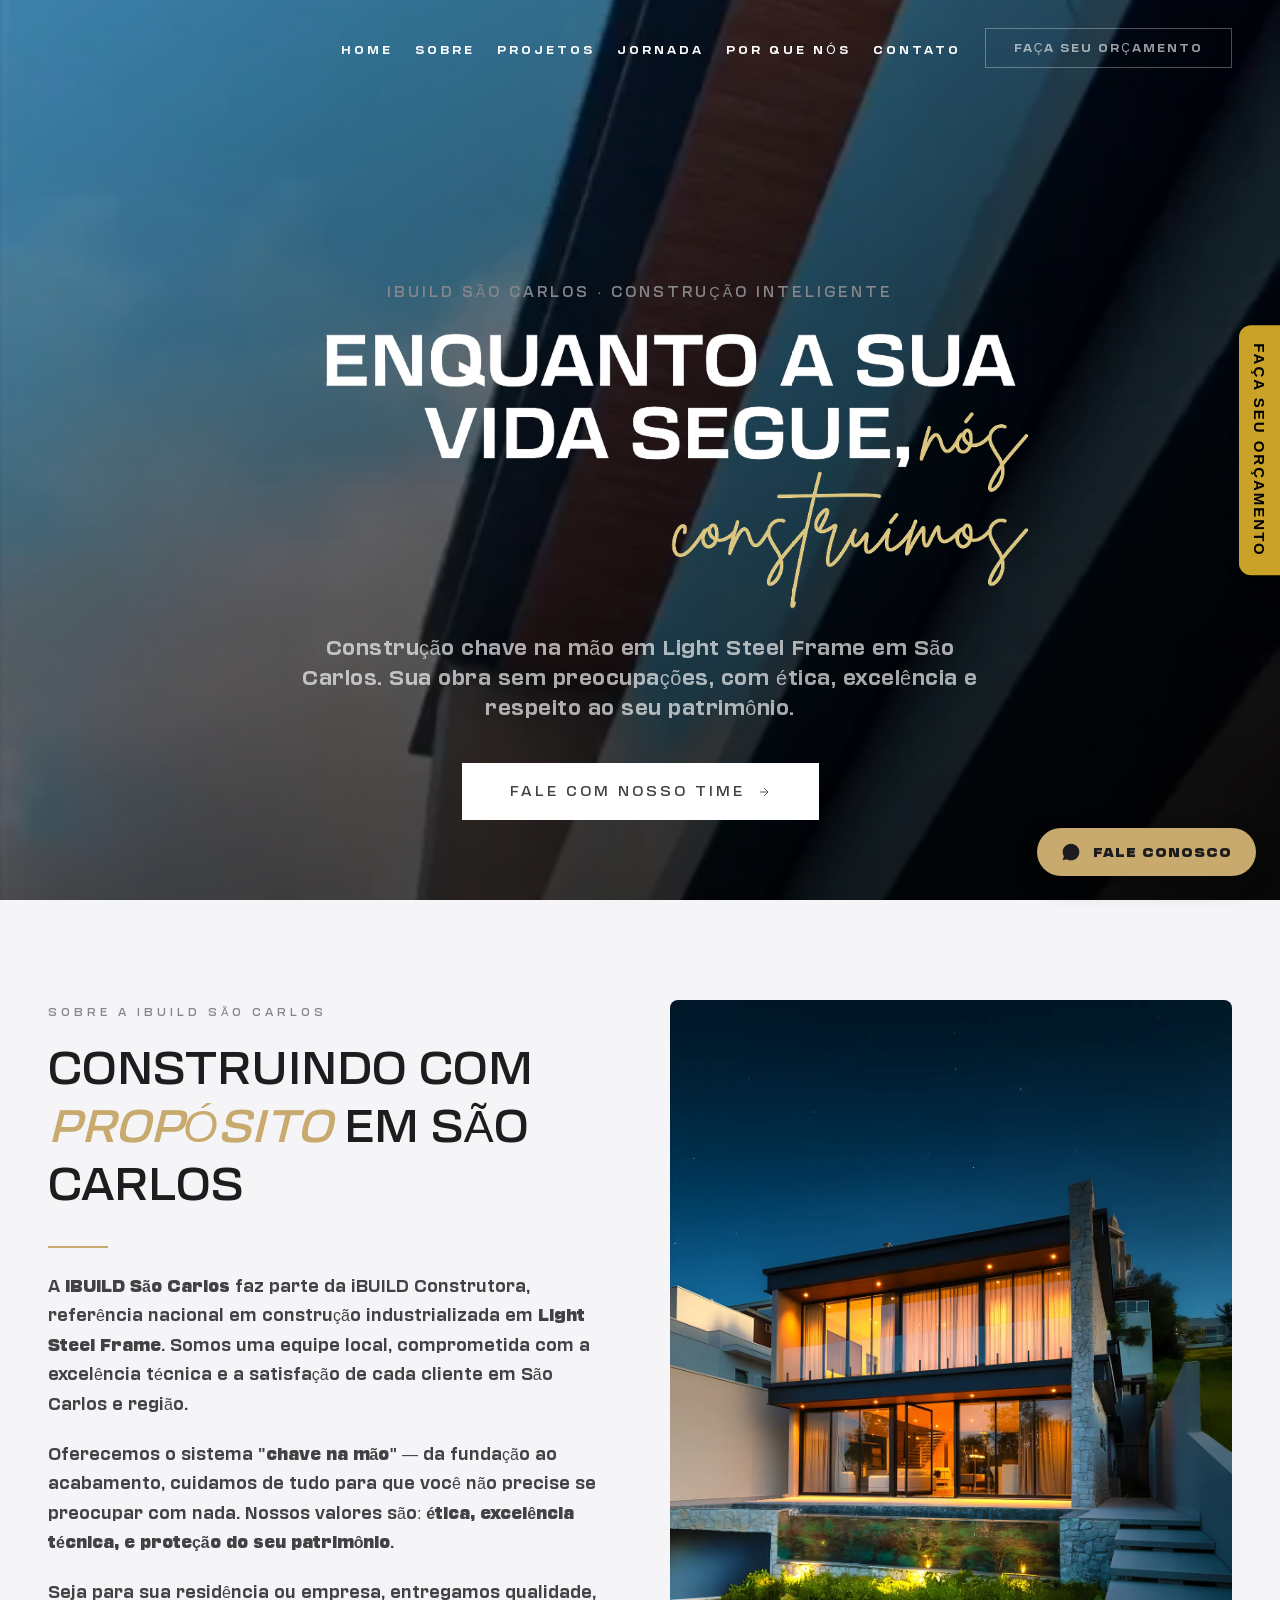
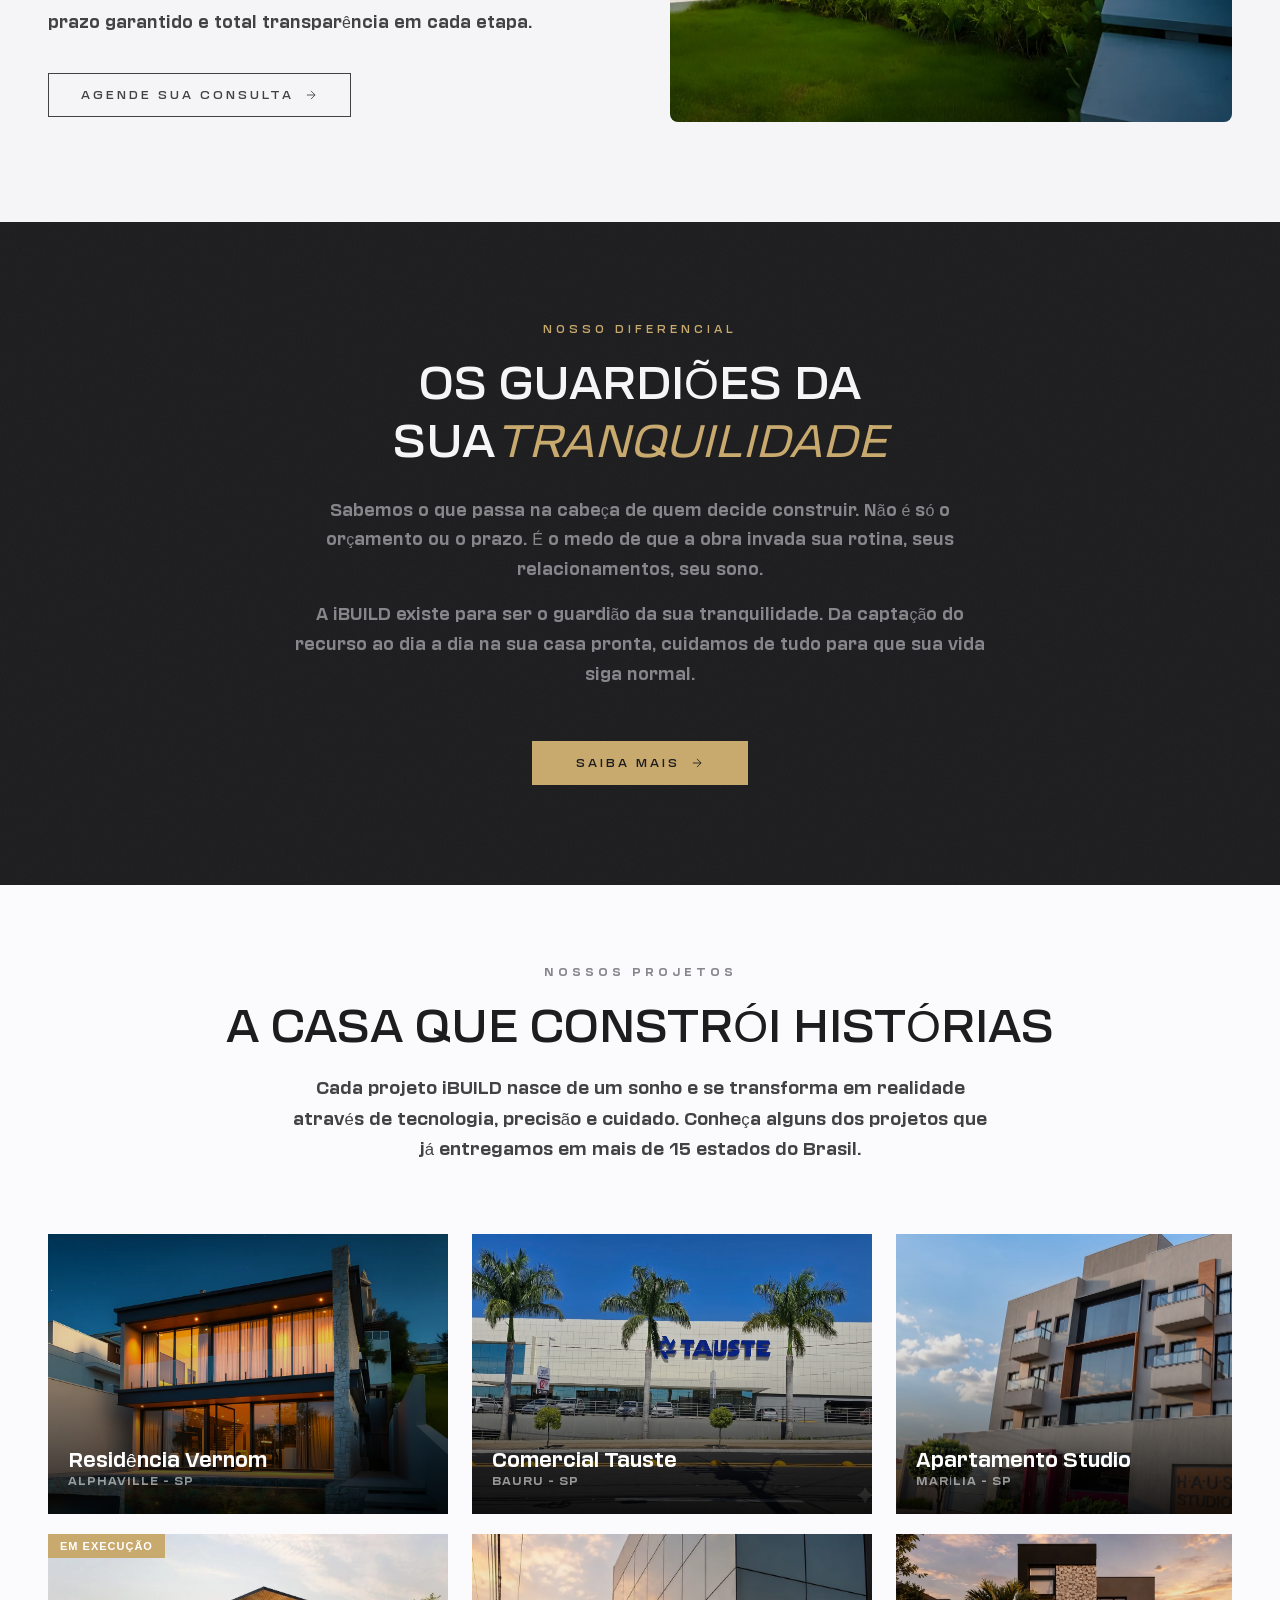
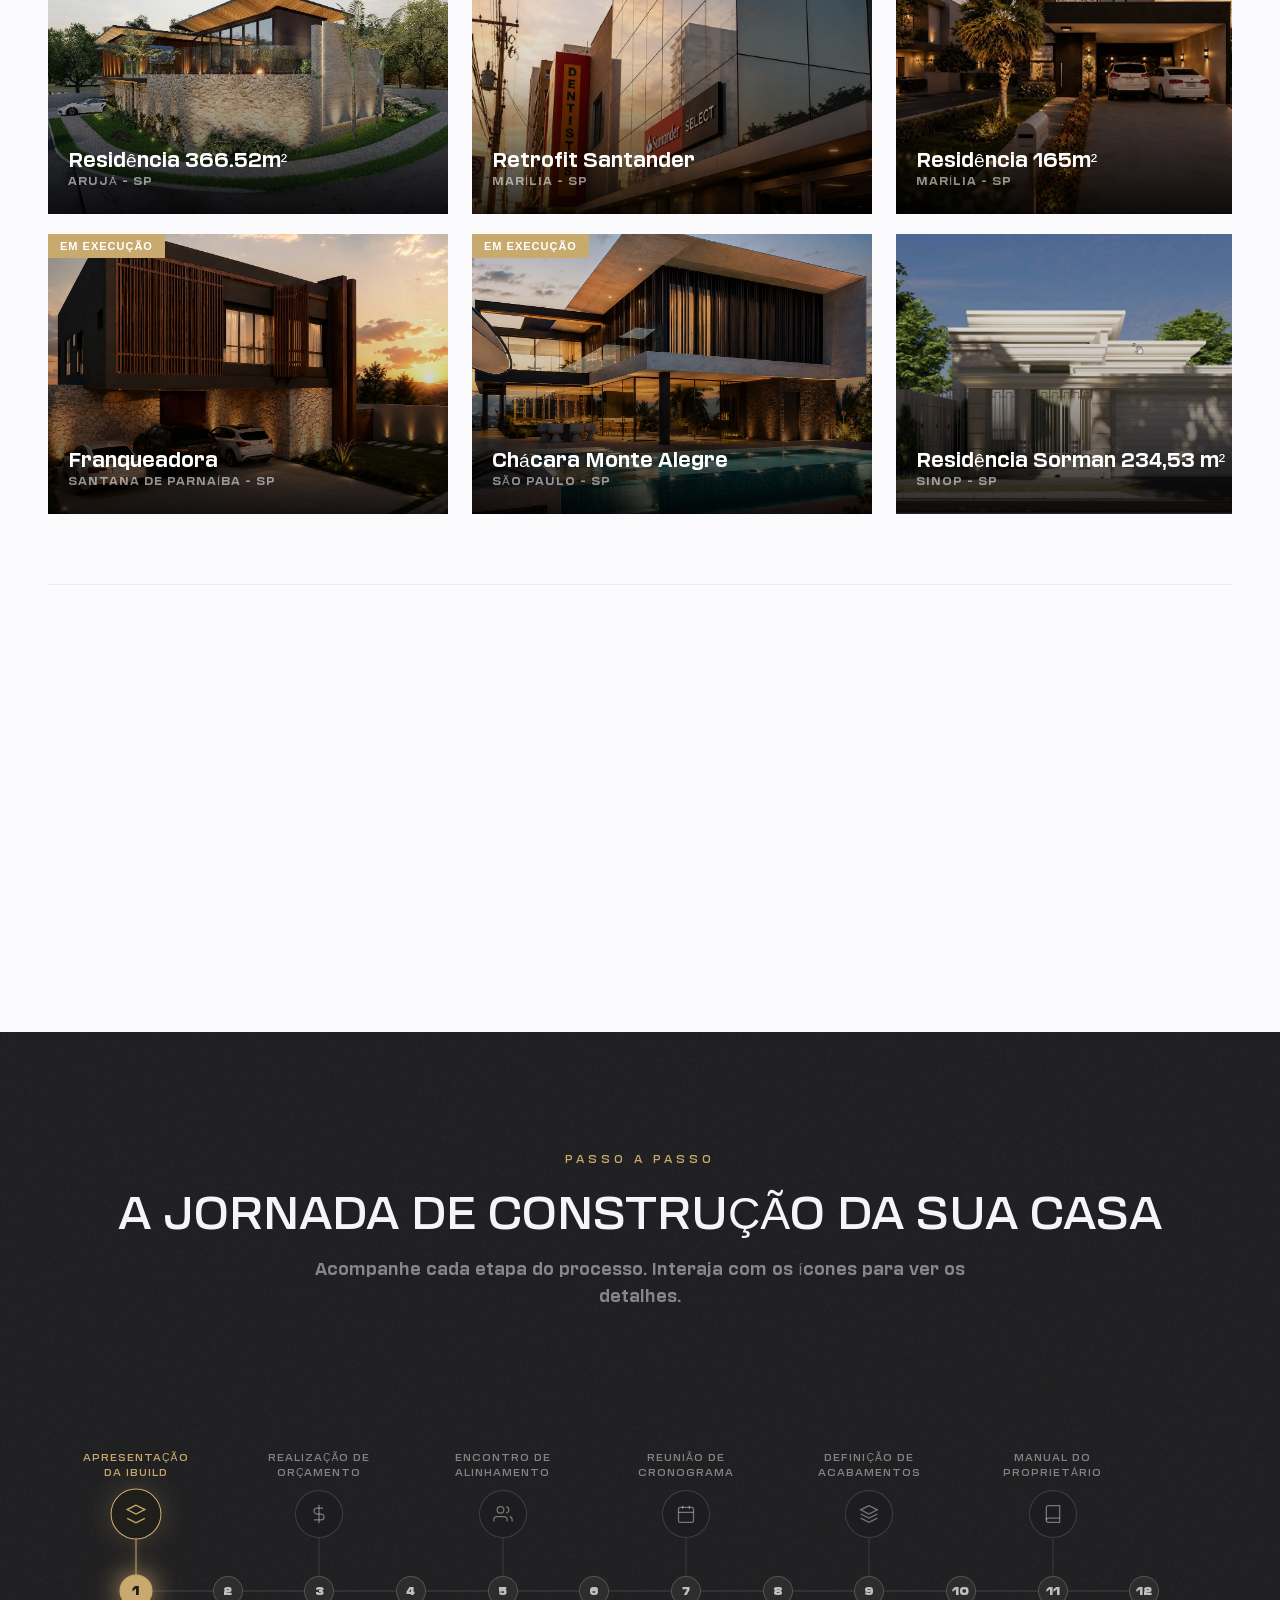
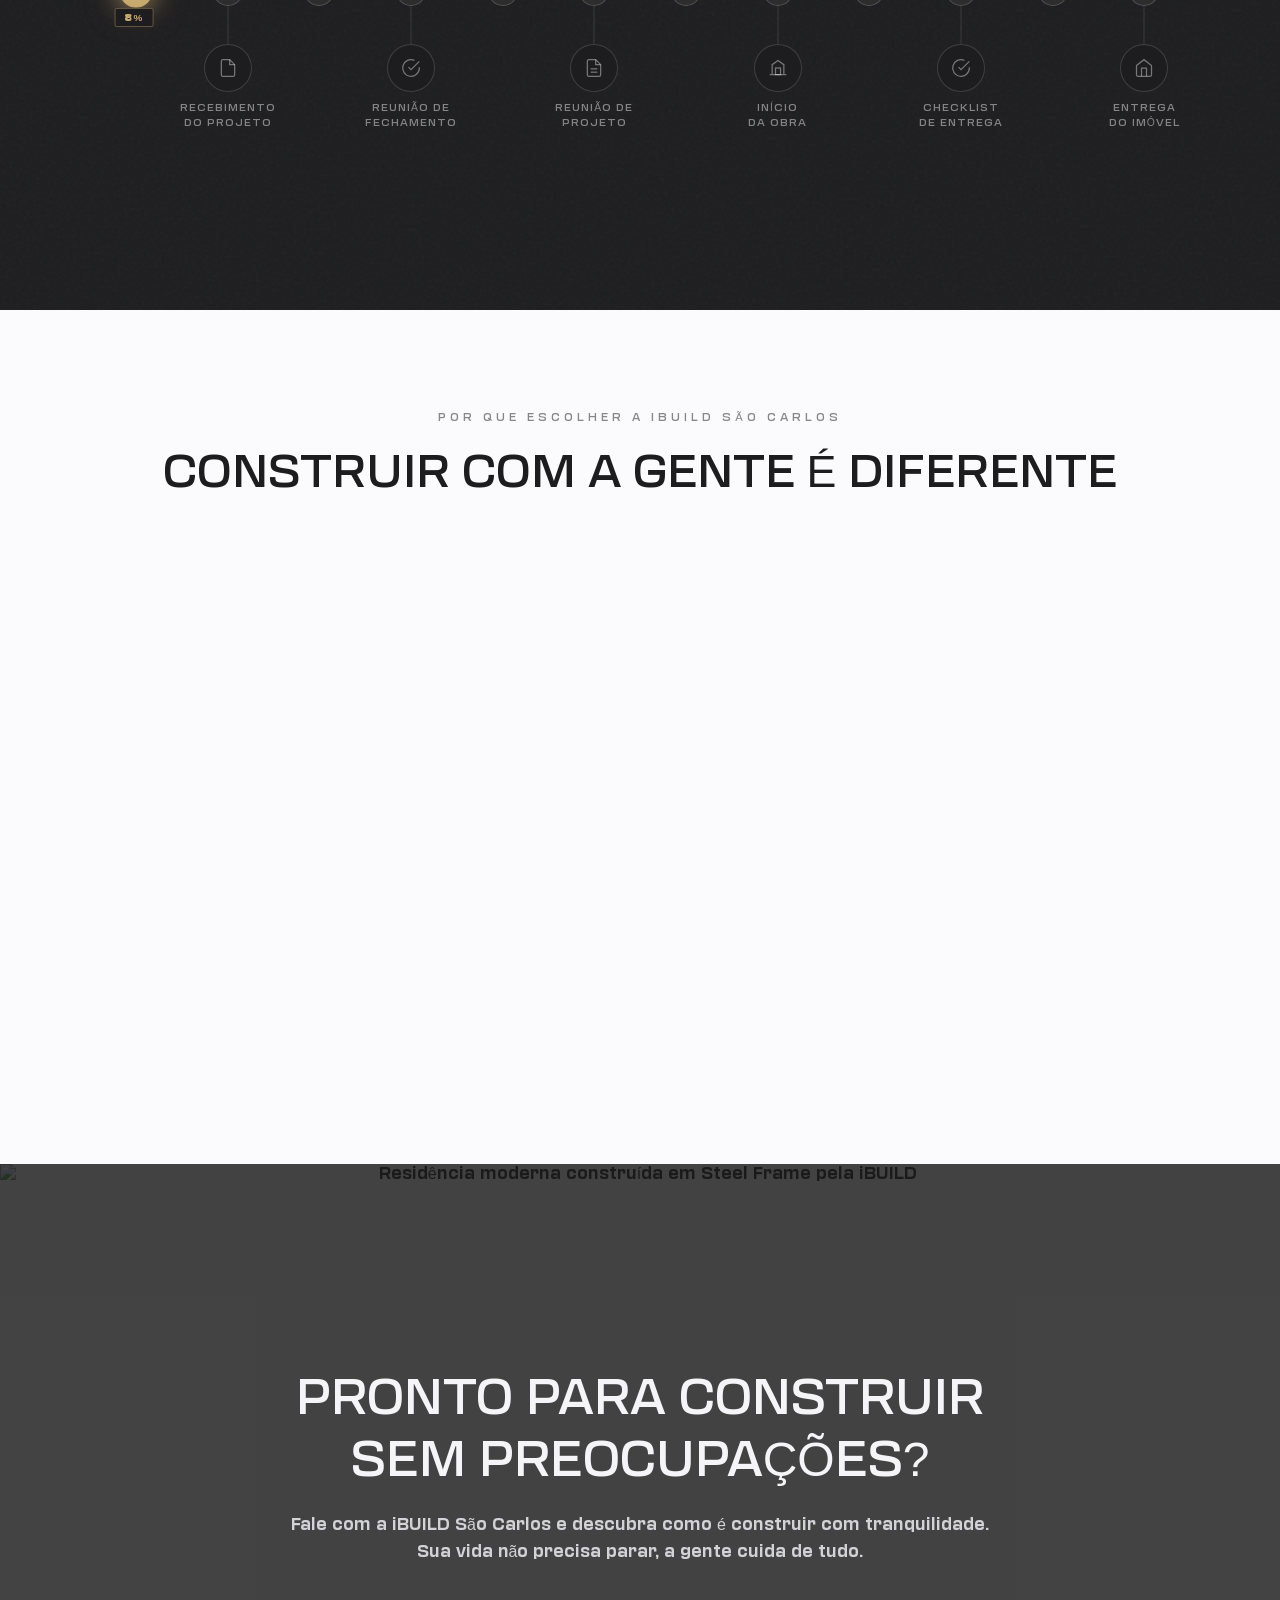
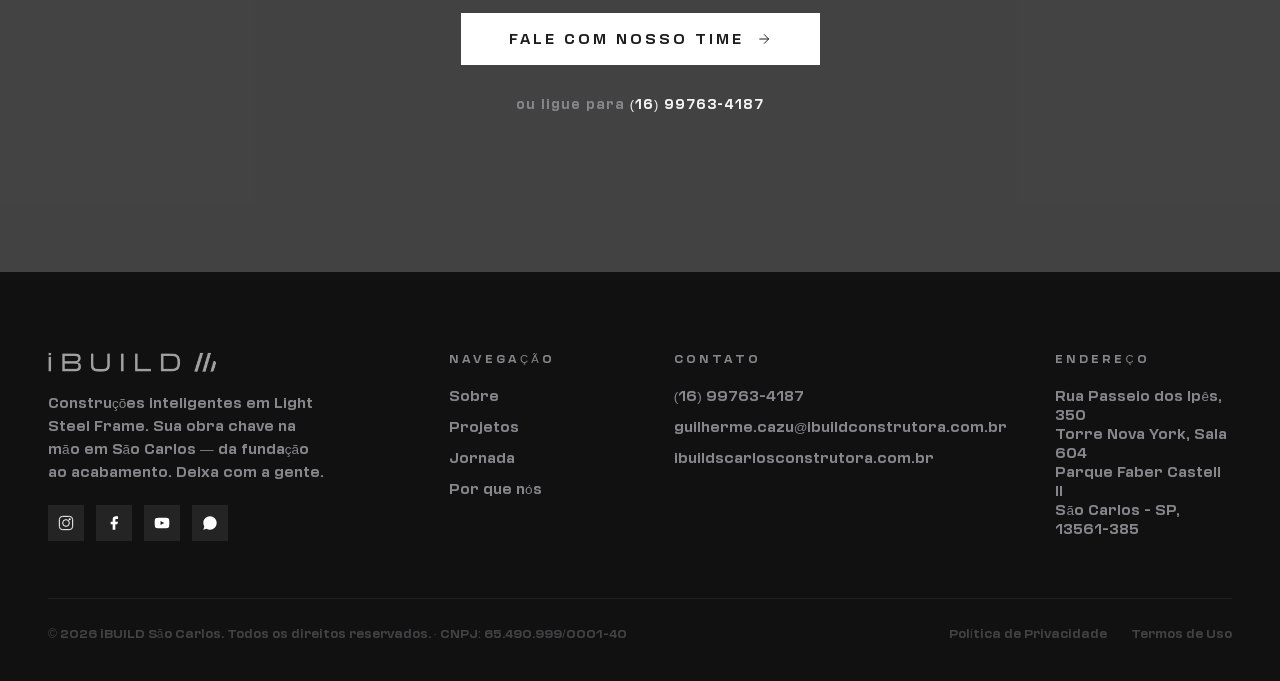
==== commit 3e9582fa: "Atualizar o index.html" ====
--- a/index.html
+++ b/index.html
@@ -2495,7 +2495,7 @@
         <div class="why-sc-inner">
             <div class="why-sc-header">
                 <p class="why-sc-label reveal">Por que escolher a iBUILD São Carlos</p>
-                <h2 class="why-sc-title reveal reveal-delay-1">CONSTRUIR CO. A GENTE É DIFERENTE</h2>
+                <h2 class="why-sc-title reveal reveal-delay-1">CONSTRUIR COM A GENTE É DIFERENTE</h2>
             </div>
             <div class="why-sc-grid">
                 <!-- Card 1 -->
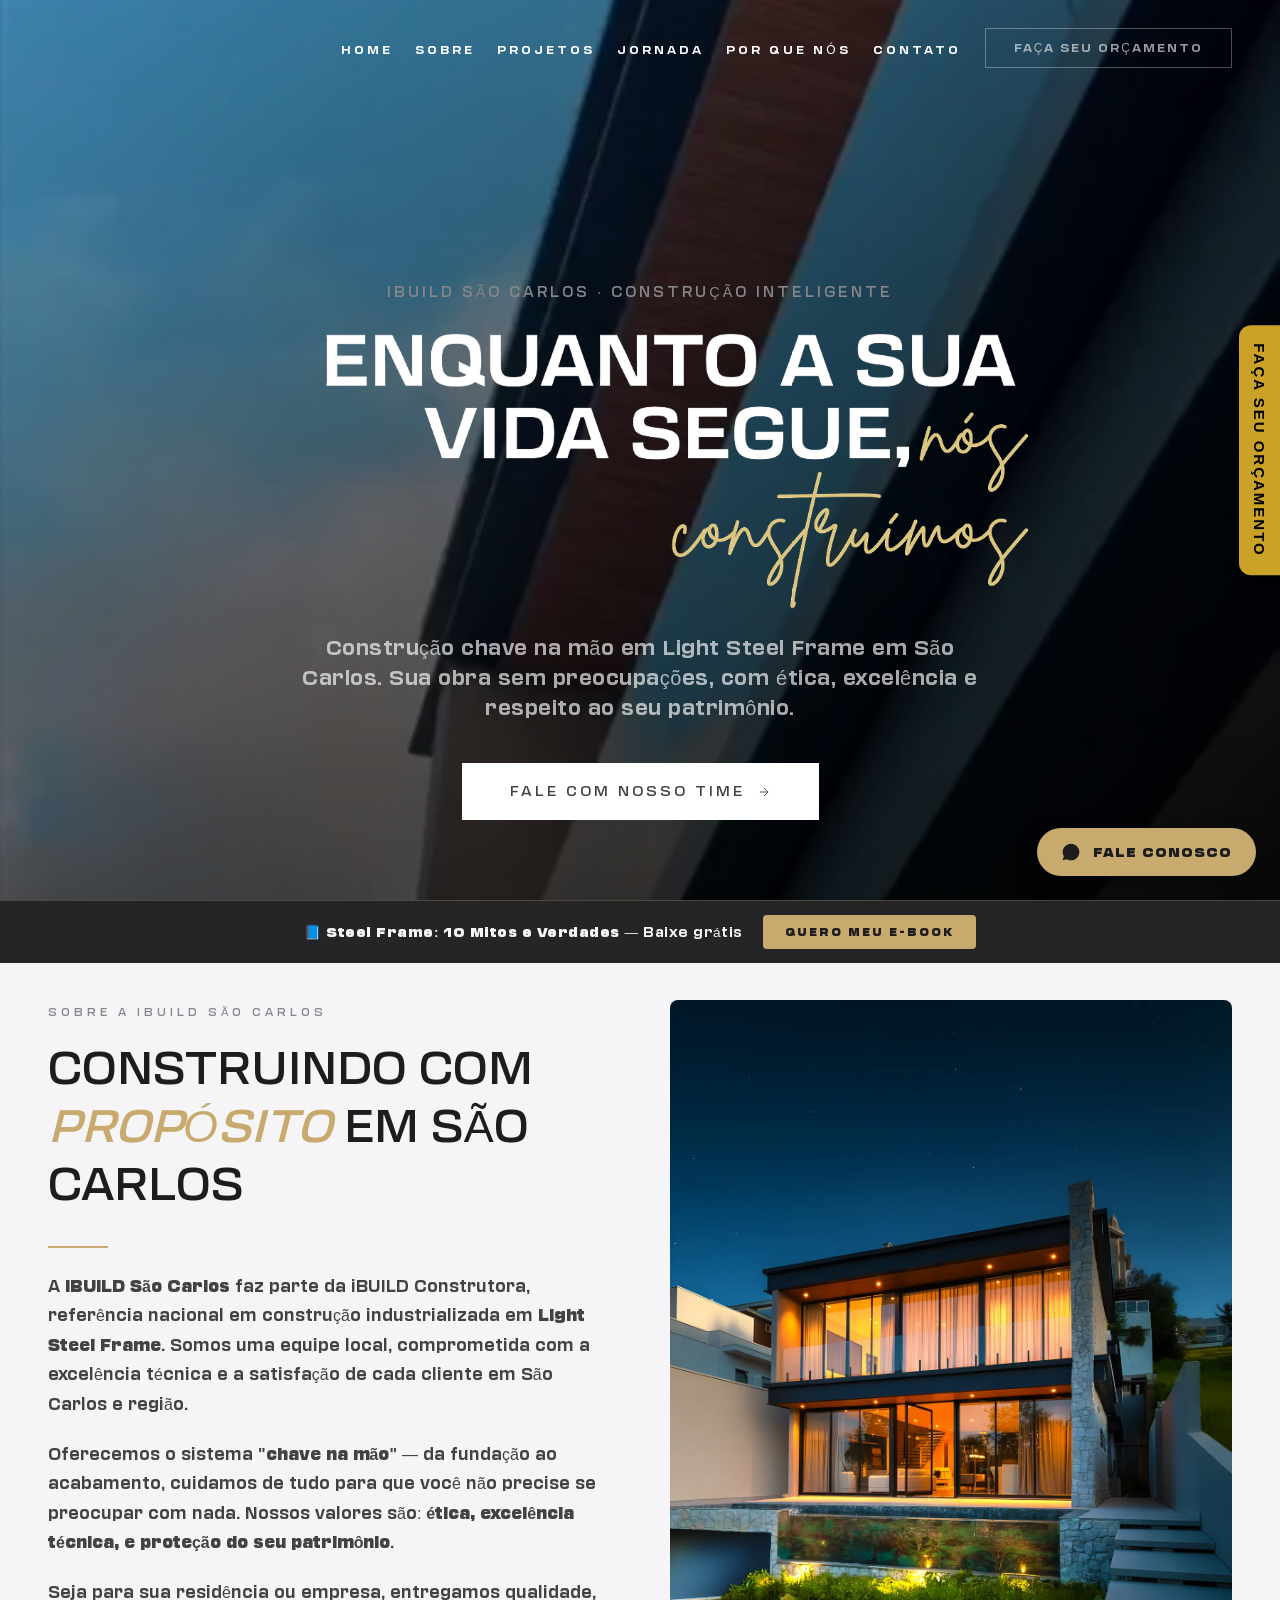
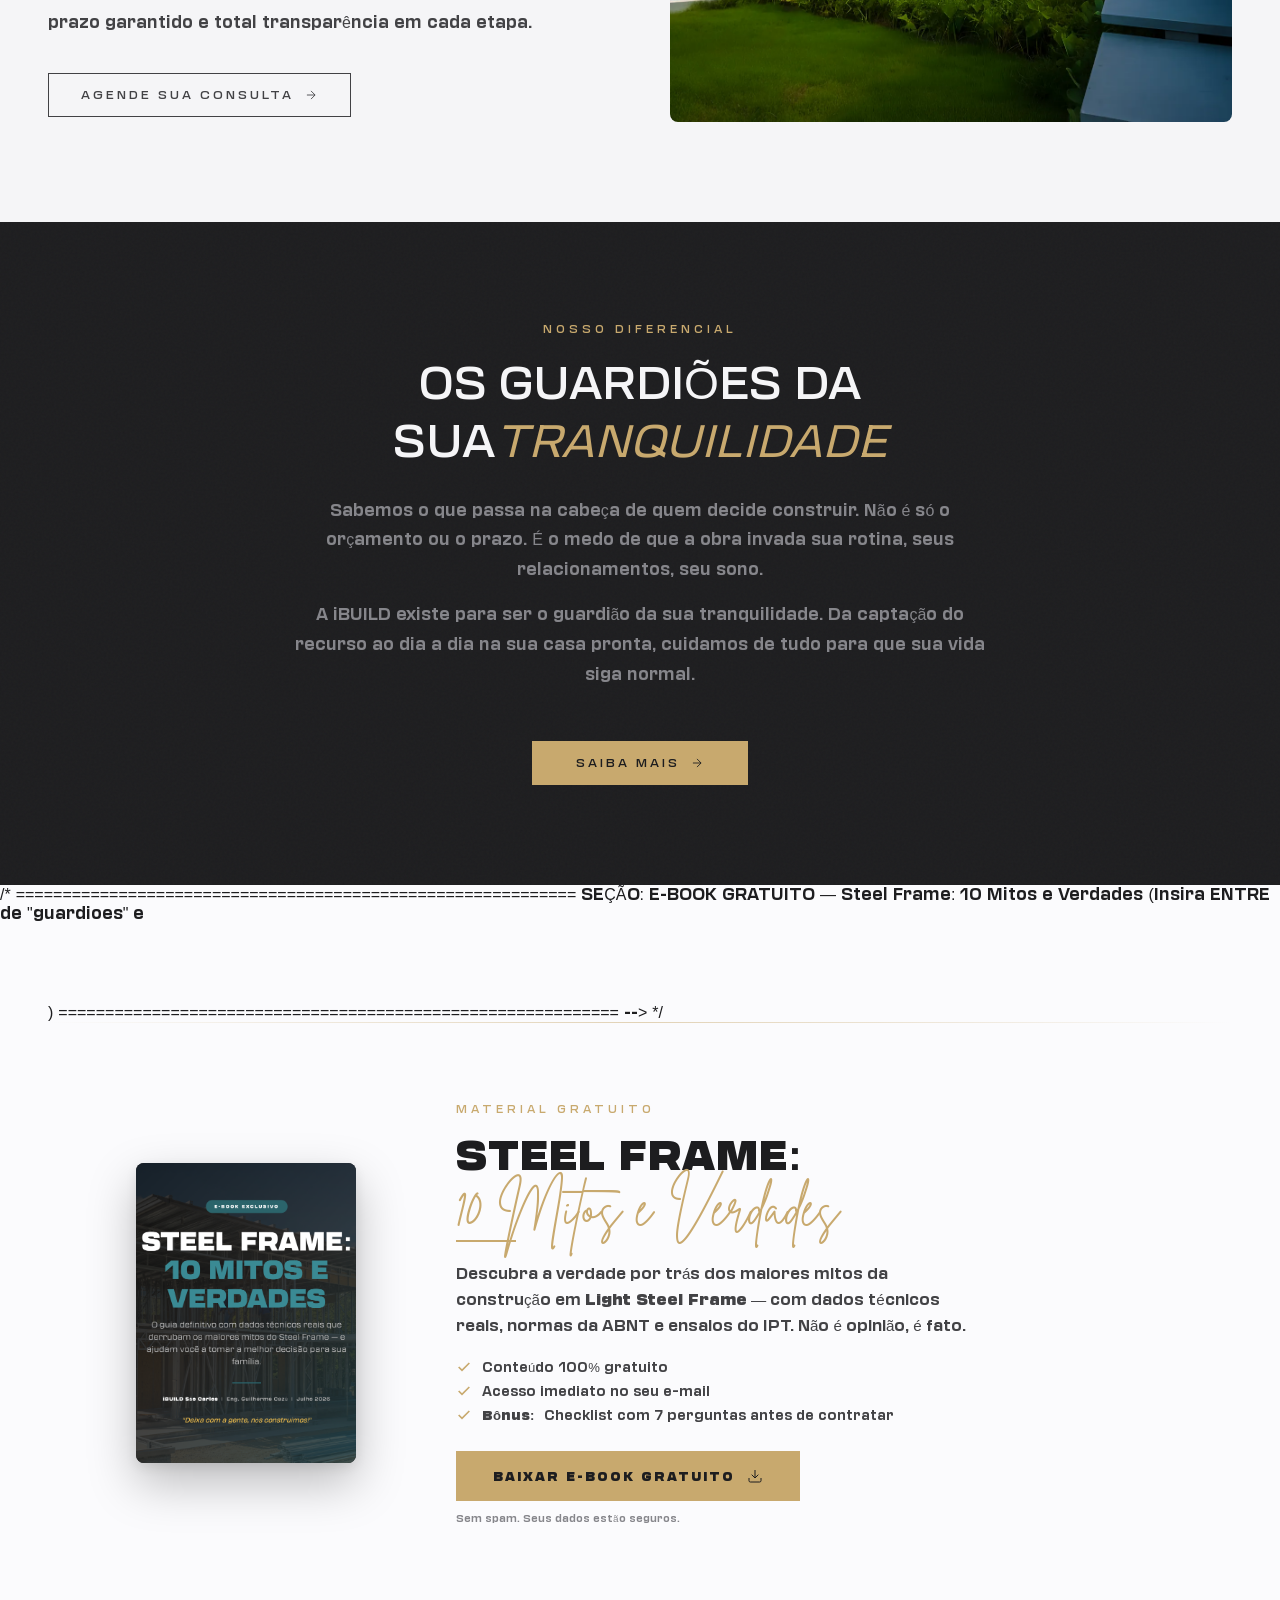
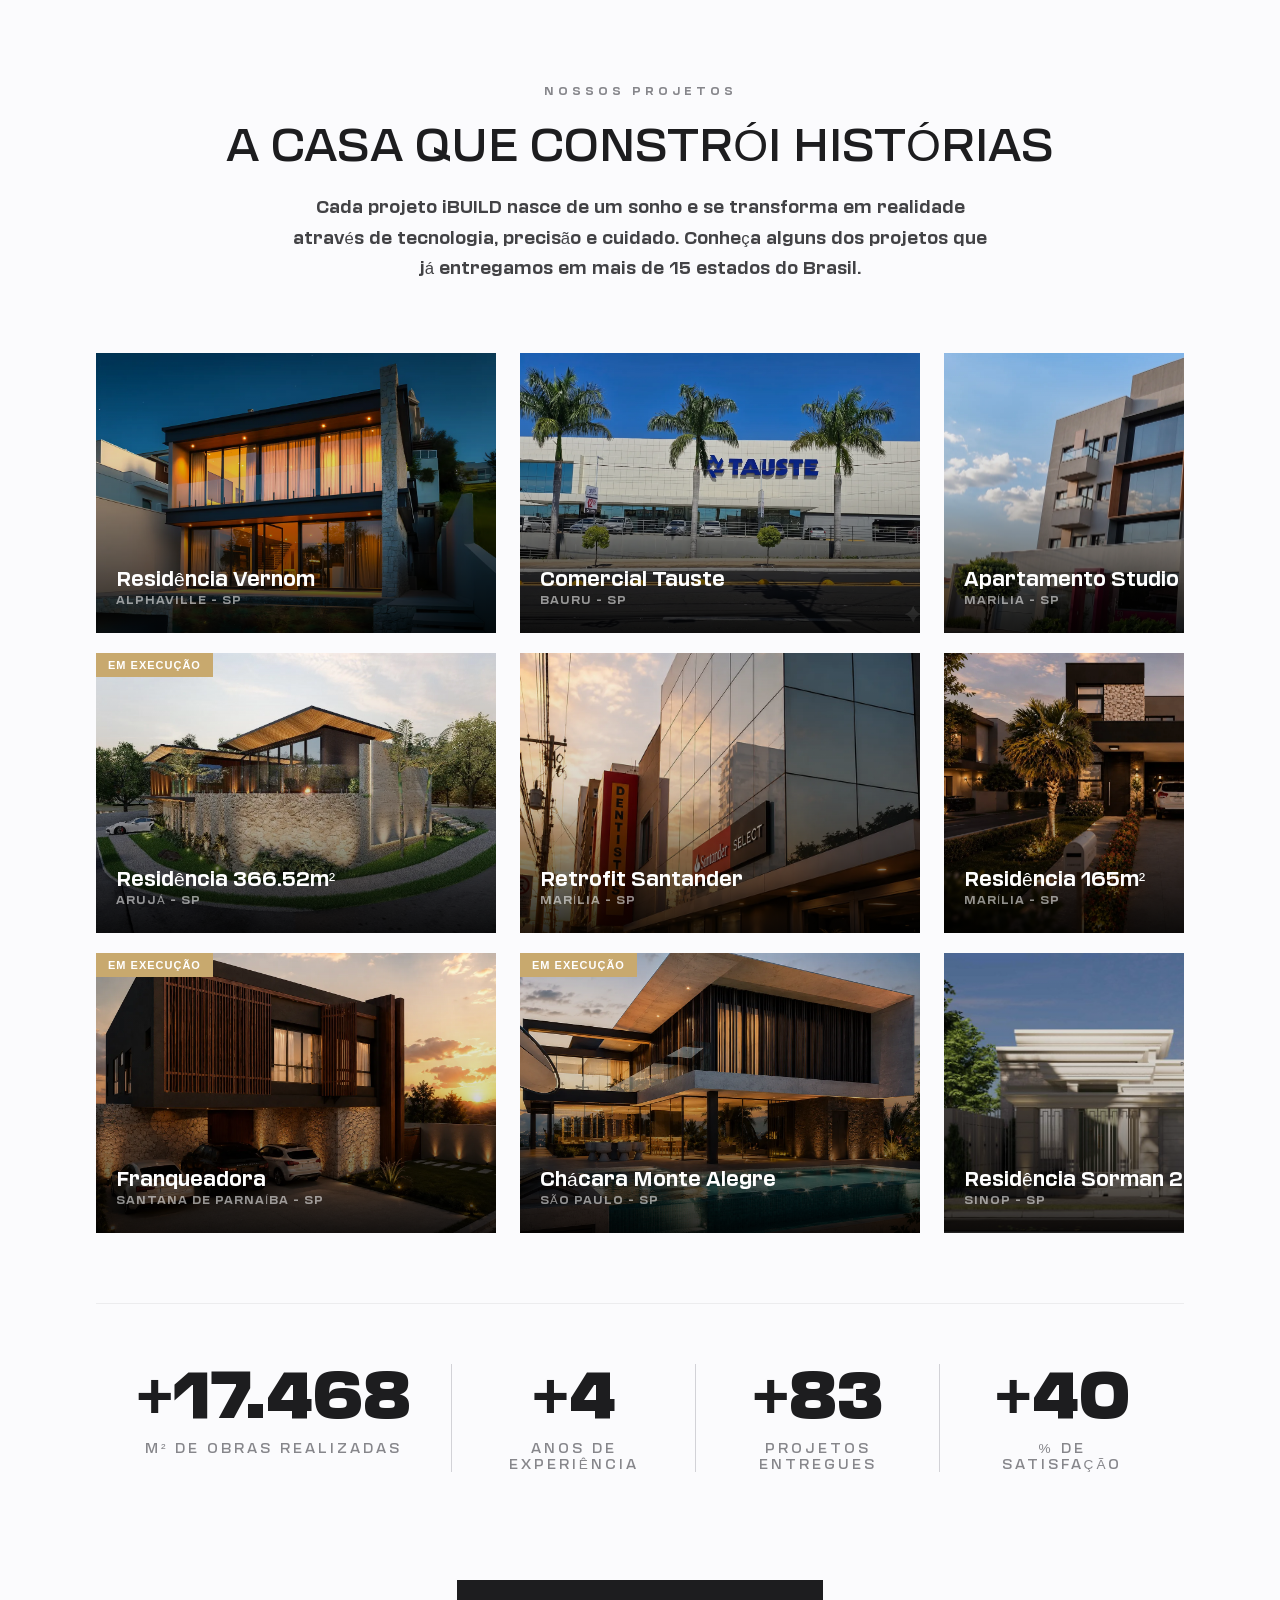
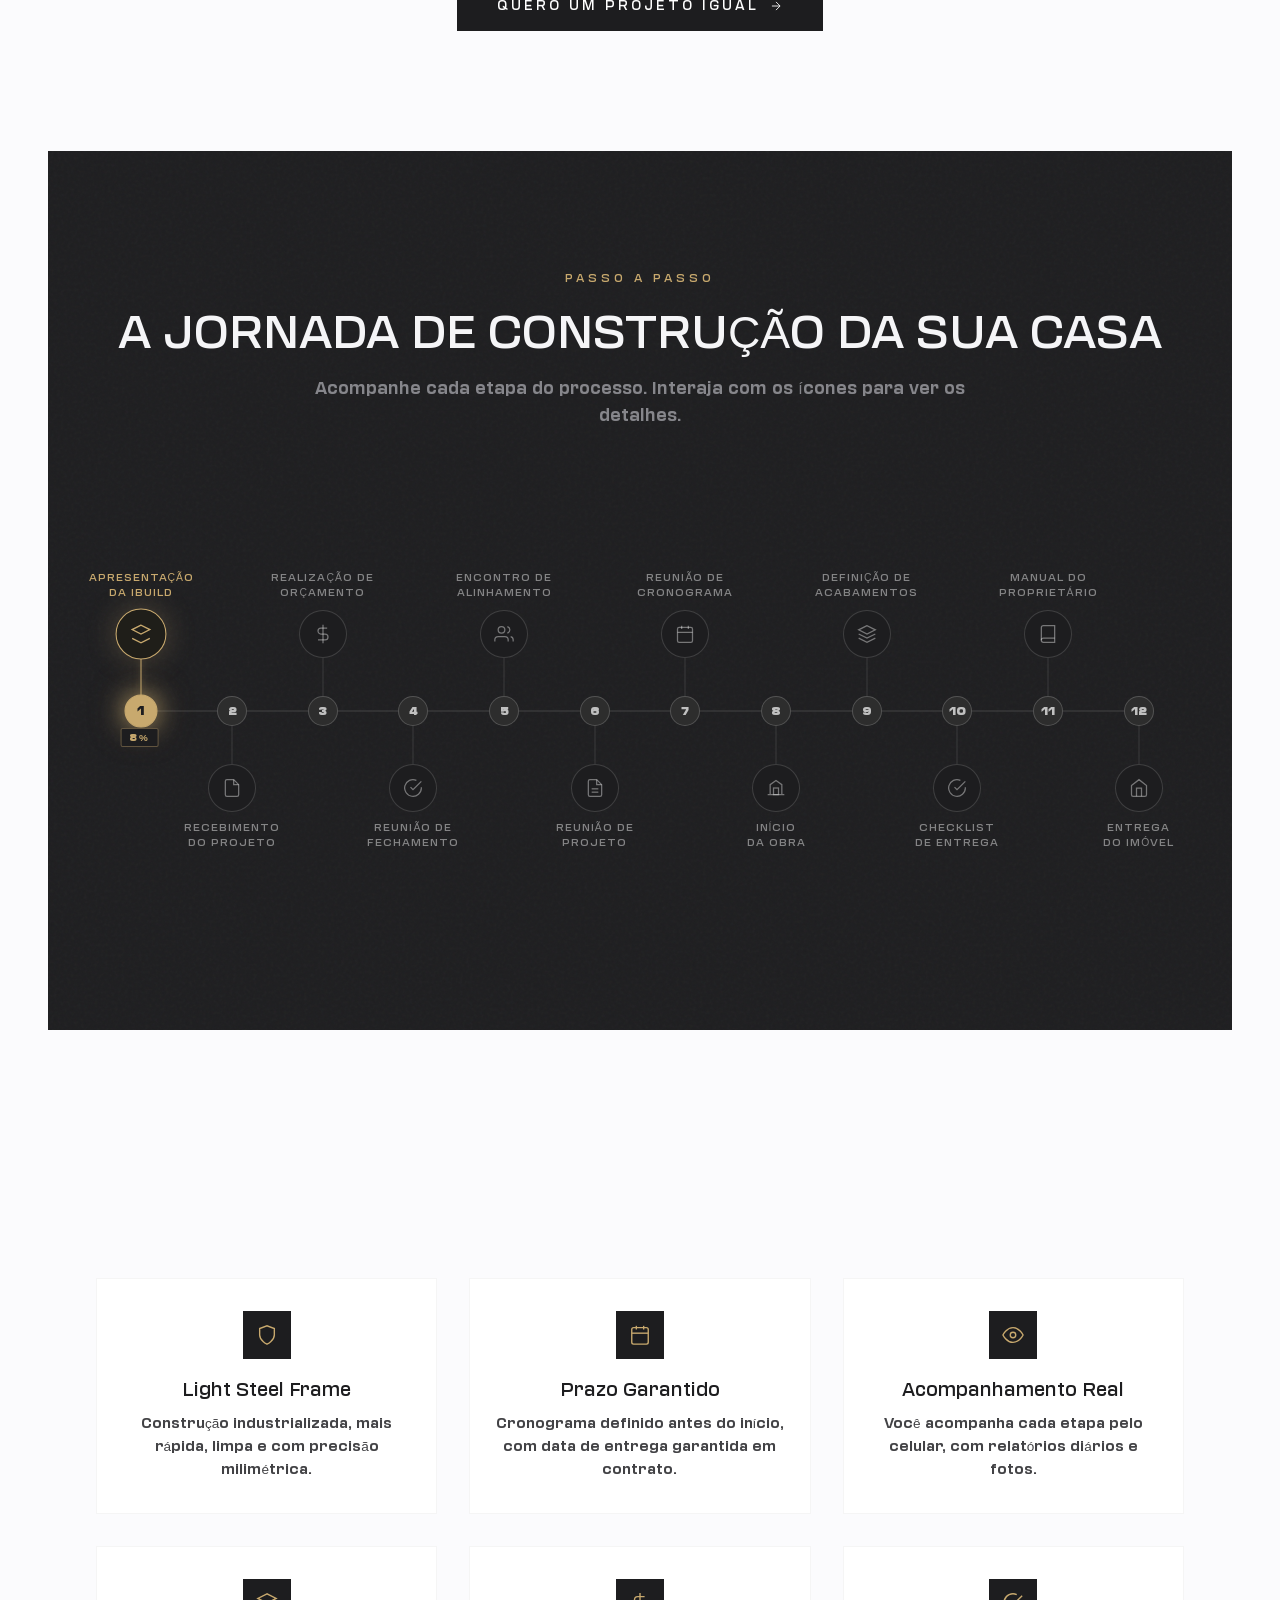
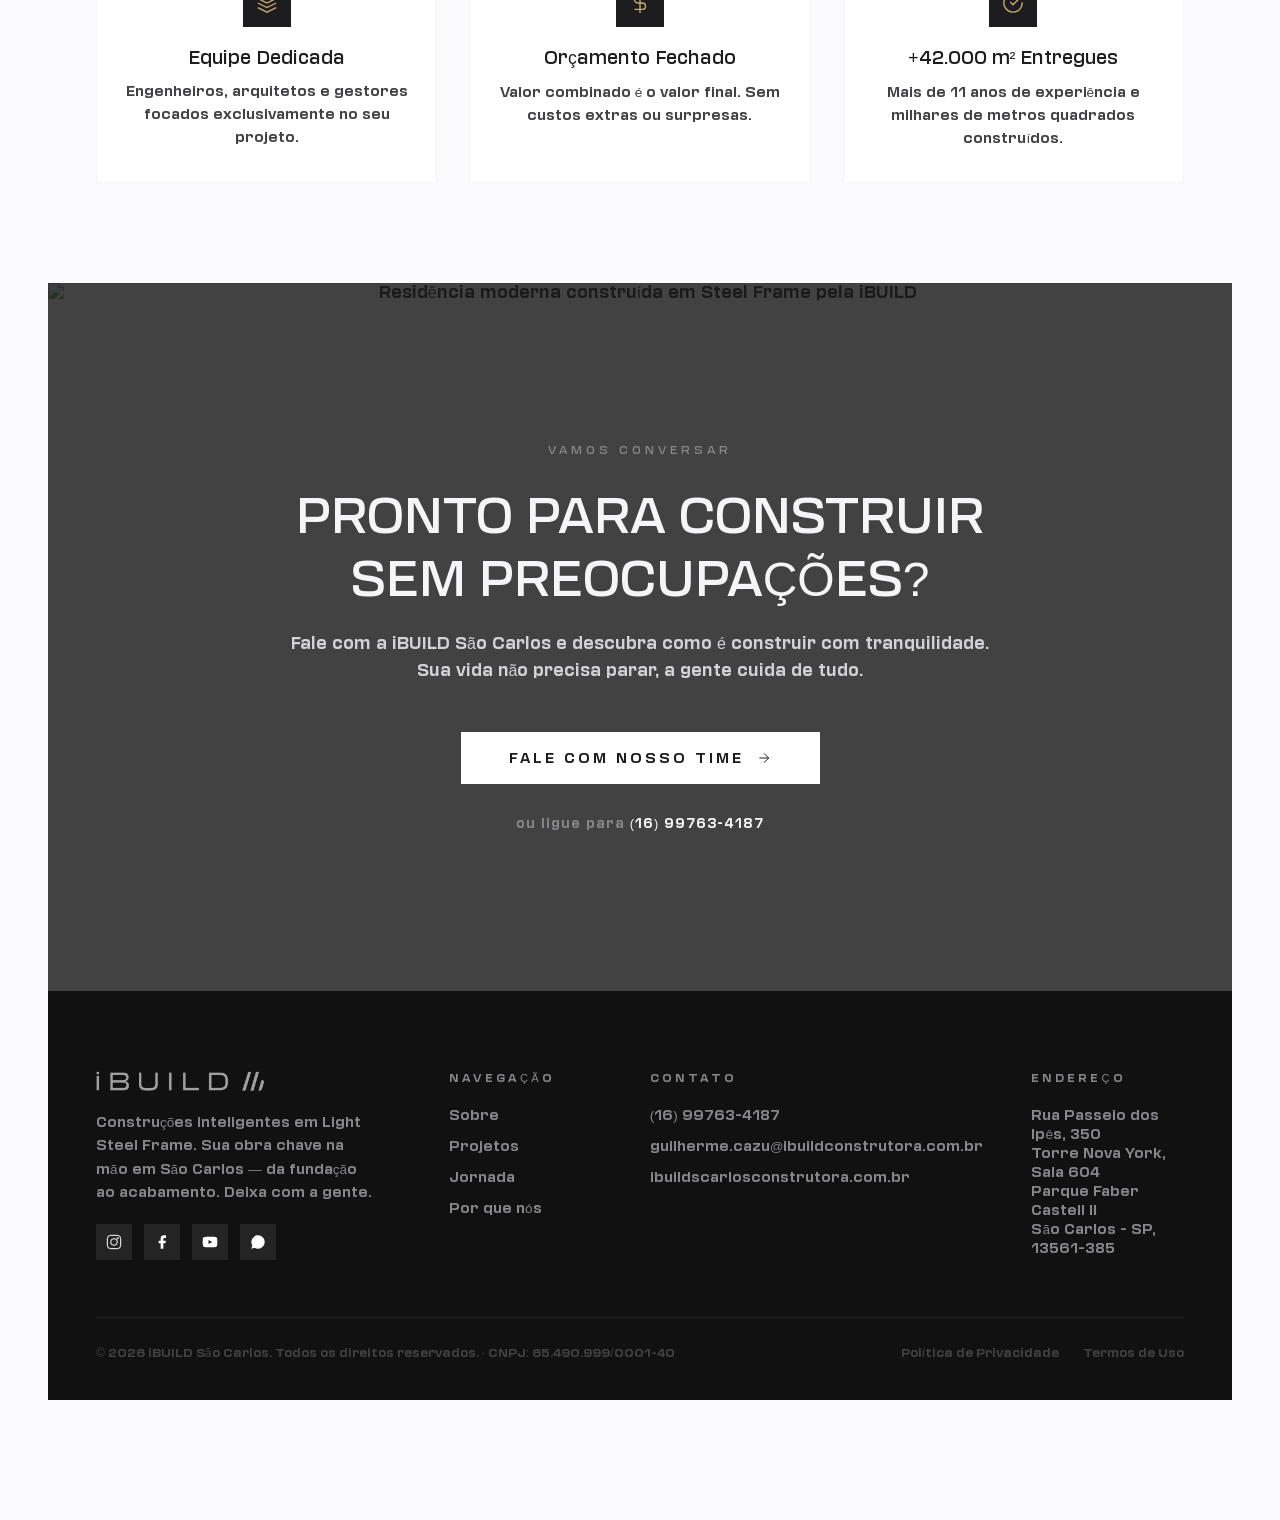
==== commit d9d12027: "Implement e-book teaser section in index.html Added a new e-book teaser section with styling and fun" ====
--- a/index.html
+++ b/index.html
@@ -731,6 +731,8 @@
             .guardioes { padding: 60px 20px; }
         }
 
+
+        
         /* ============================================================
            SEÇÃO: NOSSOS PROJETOS (carrossel horizontal)
            ============================================================ */
@@ -1867,6 +1869,268 @@
         padding: 12px 9px;
     }
 }
+/* ============================================================
+   SEÇÃO: E-BOOK TEASER
+   ============================================================ */
+.ebook-teaser {
+    padding: 80px var(--side-padding);
+    background: var(--warm-white);
+    position: relative;
+    z-index: 2;
+    overflow: hidden;
+}
+.ebook-teaser::before {
+    content: '';
+    position: absolute;
+    top: 0;
+    left: 0;
+    right: 0;
+    height: 1px;
+    background: linear-gradient(90deg, transparent, var(--gold), transparent);
+    opacity: .5;
+}
+.ebook-teaser-inner {
+    max-width: var(--content-width);
+    margin: 0 auto;
+    display: grid;
+    grid-template-columns: 300px 1fr;
+    gap: 60px;
+    align-items: center;
+}
+
+/* Capa do e-book */
+.ebook-teaser-cover {
+    display: flex;
+    justify-content: center;
+}
+.ebook-cover-mockup {
+    width: 220px;
+    height: 300px;
+    background: var(--black);
+    border-radius: 8px;
+    overflow: hidden;
+    box-shadow: 0 20px 48px rgba(0,0,0,.25), 0 4px 12px rgba(0,0,0,.08);
+    position: relative;
+    transition: transform .5s var(--ease-out-expo), box-shadow .5s;
+}
+.ebook-cover-mockup:hover {
+    transform: translateY(-8px) rotate(-2deg);
+    box-shadow: 0 28px 60px rgba(0,0,0,.35);
+}
+.ebook-cover-mockup img {
+    width: 100%;
+    height: 100%;
+    object-fit: cover;
+}
+
+/* Conteúdo textual */
+.ebook-teaser-content {
+    display: flex;
+    flex-direction: column;
+}
+.ebook-teaser-content .intro-label {
+    font-size: .7rem;
+    font-weight: 500;
+    letter-spacing: 4px;
+    text-transform: uppercase;
+    color: var(--gold);
+    margin-bottom: 16px;
+}
+.ebook-teaser-title {
+    font-family: var(--font-display);
+    font-size: clamp(1.8rem, 3.5vw, 2.6rem);
+    font-weight: 700;
+    line-height: 1.15;
+    color: var(--black);
+    margin-bottom: 0;
+    text-transform: uppercase;
+    letter-spacing: 1px;
+}
+.ebook-teaser-title em {
+    font-family: 'Brittany Signature', cursive !important;
+    font-style: normal;
+    color: var(--gold);
+    font-weight: normal;
+    letter-spacing: 0;
+    text-transform: none;
+    font-size: 1.25em;
+}
+.ebook-teaser-text {
+    font-size: .95rem;
+    line-height: 1.7;
+    color: var(--charcoal);
+    max-width: 520px;
+    margin-bottom: 20px;
+}
+
+/* Benefícios em coluna (já corrigidos!) */
+.ebook-teaser-benefits {
+    display: flex;
+    flex-direction: column;
+    gap: 8px;
+    list-style: none;
+    margin-bottom: 28px;
+    font-size: .82rem;
+    font-weight: 400;
+    color: var(--charcoal);
+    padding: 0;
+}
+.ebook-teaser-benefits li {
+    display: flex;
+    align-items: center;
+    gap: 10px;
+}
+.ebook-teaser-benefits li svg {
+    width: 16px;
+    height: 16px;
+    stroke: var(--gold);
+    flex-shrink: 0;
+}
+
+/* Botão CTA */
+.ebook-teaser-cta {
+    display: inline-flex;
+    align-items: center;
+    gap: 12px;
+    font-size: .78rem;
+    font-weight: 600;
+    letter-spacing: 2px;
+    text-transform: uppercase;
+    color: var(--black);
+    background: var(--gold);
+    border: 1px solid var(--gold);
+    padding: 16px 36px;
+    transition: all .4s var(--ease-out-expo);
+    white-space: nowrap;
+    align-self: flex-start;
+    text-decoration: none;
+}
+.ebook-teaser-cta svg {
+    width: 16px;
+    height: 16px;
+    stroke: currentColor;
+    transition: transform .4s var(--ease-out-expo);
+}
+.ebook-teaser-cta:hover {
+    background: var(--black);
+    color: var(--gold);
+    border-color: var(--black);
+    box-shadow: 0 10px 28px rgba(0,0,0,.22);
+    transform: translateY(-3px);
+}
+.ebook-teaser-cta:hover svg {
+    transform: translateY(3px);
+}
+
+/* Nota pequena abaixo do botão */
+.ebook-teaser-note {
+    font-size: .62rem;
+    color: var(--gray);
+    margin-top: 12px;
+}
+
+/* --- Responsivo --- */
+@media (max-width: 900px) {
+    .ebook-teaser {
+        padding: 60px 20px;
+    }
+    .ebook-teaser-inner {
+        grid-template-columns: 1fr;
+        gap: 32px;
+        text-align: center;
+    }
+    .ebook-teaser-content {
+        align-items: center;
+    }
+    .ebook-teaser-text {
+        max-width: 100%;
+    }
+    .ebook-teaser-benefits {
+        align-items: center;
+    }
+    .ebook-teaser-cta {
+        align-self: center;
+    }
+    .ebook-cover-mockup {
+        width: 170px;
+        height: 235px;
+    }
+    .intro-line {
+        margin-left: auto;
+        margin-right: auto;
+    }
+}
+@media (max-width: 480px) {
+    .ebook-teaser-title {
+        font-size: 1.4rem;
+        letter-spacing: 0;
+    }
+    .ebook-teaser-cta {
+        padding: 14px 28px;
+        font-size: .7rem;
+        letter-spacing: 1px;
+    }
+}
+
+/* Barra flutuante inferior do E-book */
+.ebook-floating-bar {
+    position: fixed;
+    bottom: 0;
+    left: 0;
+    right: 0;
+    z-index: 110;
+    background: rgba(29,29,31,.96);
+    backdrop-filter: blur(16px);
+    border-top: 1px solid rgba(200,169,110,.25);
+    padding: 14px 20px;
+    transform: translateY(100%);
+    transition: transform .5s var(--ease-out-expo);
+}
+.ebook-floating-bar.visible {
+    transform: translateY(0);
+}
+.ebook-floating-bar-inner {
+    max-width: var(--content-width);
+    margin: 0 auto;
+    display: flex;
+    align-items: center;
+    justify-content: center;
+    gap: 20px;
+    flex-wrap: wrap;
+}
+.ebook-floating-bar-text {
+    font-size: .85rem;
+    color: var(--off-white);
+    letter-spacing: .5px;
+}
+.ebook-floating-bar-cta {
+    font-size: .7rem;
+    font-weight: 600;
+    letter-spacing: 2px;
+    text-transform: uppercase;
+    color: var(--black);
+    background: var(--gold);
+    padding: 10px 22px;
+    border-radius: 4px;
+    transition: all .3s;
+    white-space: nowrap;
+    text-decoration: none;
+}
+.ebook-floating-bar-cta:hover {
+    background: var(--gold-light);
+    transform: scale(1.03);
+}
+
+@media (max-width: 600px) {
+    .ebook-floating-bar-inner {
+        flex-direction: column;
+        gap: 10px;
+        text-align: center;
+    }
+    .ebook-floating-bar-text {
+        font-size: .75rem;
+    }
+}        
     </style>
 
     <!-- Pré-carregamento da imagem do hero (poster) para evitar flash -->
@@ -1880,7 +2144,22 @@
             var h=d.getElementsByTagName('script')[0];
             h.parentNode.insertBefore(s,h);
         })(window,document,'https://cdn.bitrix24.com.br/b15418859/crm/form/loader_344.js');
+
+            // Aparece a barra após 60% do scroll
+(function() {
+    var bar = document.getElementById('ebookFloatingBar');
+    if (!bar) return;
+    var shown = false;
+    window.addEventListener('scroll', function() {
+        var pct = window.scrollY / (document.body.scrollHeight - window.innerHeight);
+        if (pct > 0.6 && !shown) {
+            bar.classList.add('visible');
+            shown = true;
+        }
+    }, { passive: true });
+})();
         </script>
+    
 </head>
 <body>
 
@@ -2009,7 +2288,57 @@
             </div>
         </div>
     </section>
-
+/* ============================================================
+SEÇÃO: E-BOOK GRATUITO — Steel Frame: 10 Mitos e Verdades
+(Insira ENTRE </section> de "guardioes" e <section class="showcase">)
+============================================================ --> */
+<section class="ebook-teaser" id="ebook">
+    <div class="ebook-teaser-inner">
+        <!-- Coluna da capa -->
+        <div class="ebook-teaser-cover reveal-scale">
+            <div class="ebook-cover-mockup">
+                <img src="assets/ebook-cover.webp" alt="E-book Steel Frame: 10 Mitos e Verdades — iBUILD São Carlos" loading="lazy">
+            </div>
+        </div>
+
+        <!-- Coluna do conteúdo -->
+        <div class="ebook-teaser-content reveal">
+            <p class="intro-label">Material Gratuito</p>
+            <h2 class="ebook-teaser-title">
+                STEEL FRAME:<br><em>10 Mitos e Verdades</em>
+            </h2>
+            <div class="intro-line reveal-line" style="margin-bottom:20px;"></div>
+            <p class="ebook-teaser-text">
+                Descubra a verdade por trás dos maiores mitos da construção em 
+                <strong>Light Steel Frame</strong> — com dados técnicos reais, 
+                normas da ABNT e ensaios do IPT. Não é opinião, é fato.
+            </p>
+
+            <!-- Mini benefícios -->
+            <ul class="ebook-teaser-benefits">
+                <li>
+                    <svg viewBox="0 0 24 24" fill="none" stroke="currentColor" stroke-width="2.5"><polyline points="20 6 9 17 4 12"/></svg>
+                    Conteúdo 100% gratuito
+                </li>
+                <li>
+                    <svg viewBox="0 0 24 24" fill="none" stroke="currentColor" stroke-width="2.5"><polyline points="20 6 9 17 4 12"/></svg>
+                    Acesso imediato no seu e-mail
+                </li>
+                <li>
+                    <svg viewBox="0 0 24 24" fill="none" stroke="currentColor" stroke-width="2.5"><polyline points="20 6 9 17 4 12"/></svg>
+                    <strong>Bônus:</strong> Checklist com 7 perguntas antes de contratar
+                </li>
+            </ul>
+
+            <a href="https://ibuildsaocarlos.com.br/lead-ebook1" class="ebook-teaser-cta">
+                BAIXAR E-BOOK GRATUITO
+                <svg viewBox="0 0 24 24" fill="none" stroke="currentColor" stroke-width="1.5"><path d="M21 15v4a2 2 0 01-2 2H5a2 2 0 01-2-2v-4"/><polyline points="7 10 12 15 17 10"/><line x1="12" y1="15" x2="12" y2="3"/></svg>
+            </a>
+
+            <p class="ebook-teaser-note">Sem spam. Seus dados estão seguros.</p>
+        </div>
+    </div>
+</section>
     <!-- ============================================================
     SEÇÃO: NOSSOS PROJETOS (Carrossel)
     ============================================================ -->
@@ -3060,5 +3389,12 @@
     });
 })();
 </script>
+    <!-- Barra flutuante inferior do E-book (insira antes do </body>) -->
+<div class="ebook-floating-bar" id="ebookFloatingBar">
+    <div class="ebook-floating-bar-inner">
+        <span class="ebook-floating-bar-text">📘 <strong>Steel Frame: 10 Mitos e Verdades</strong> — Baixe grátis</span>
+        <a href="https://ibuildsaocarlos.com.br/lead-ebook1" class="ebook-floating-bar-cta">QUERO MEU E-BOOK</a>
+    </div>
+</div>
 </body>
 </html>
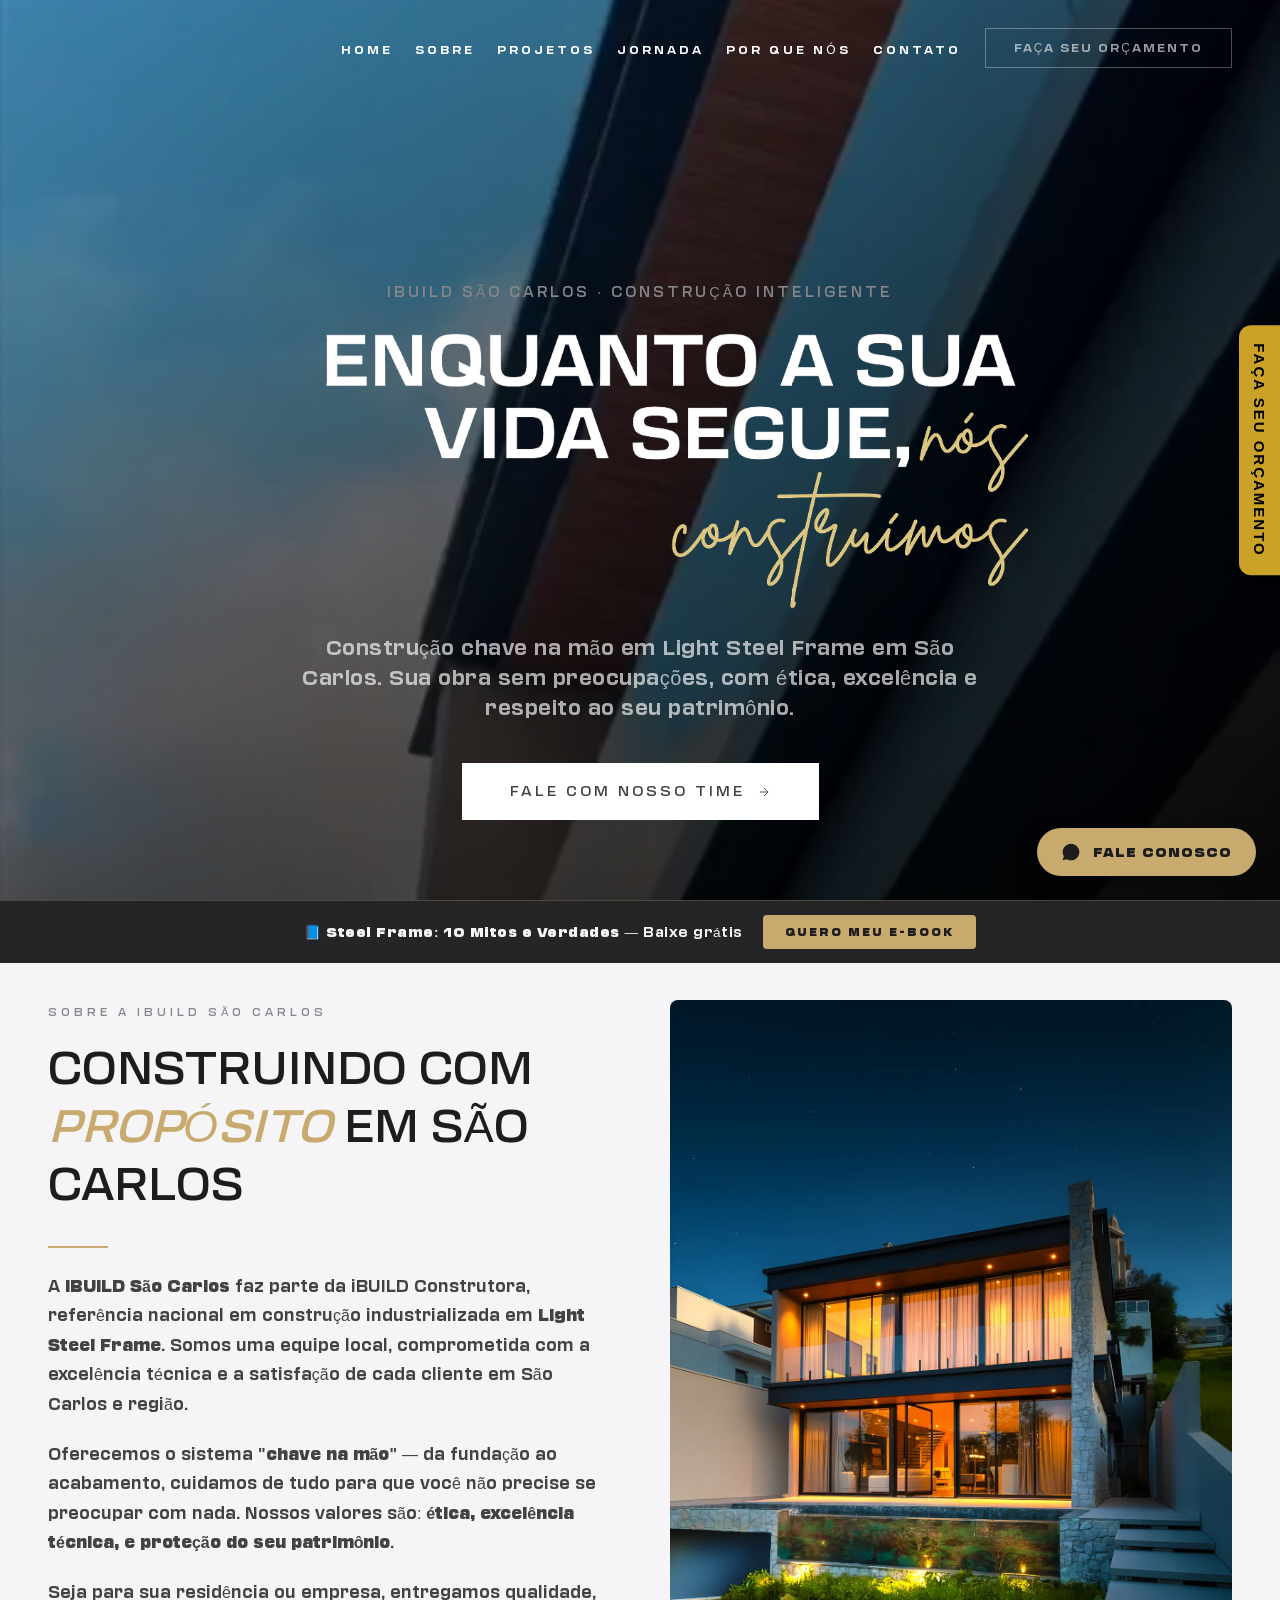
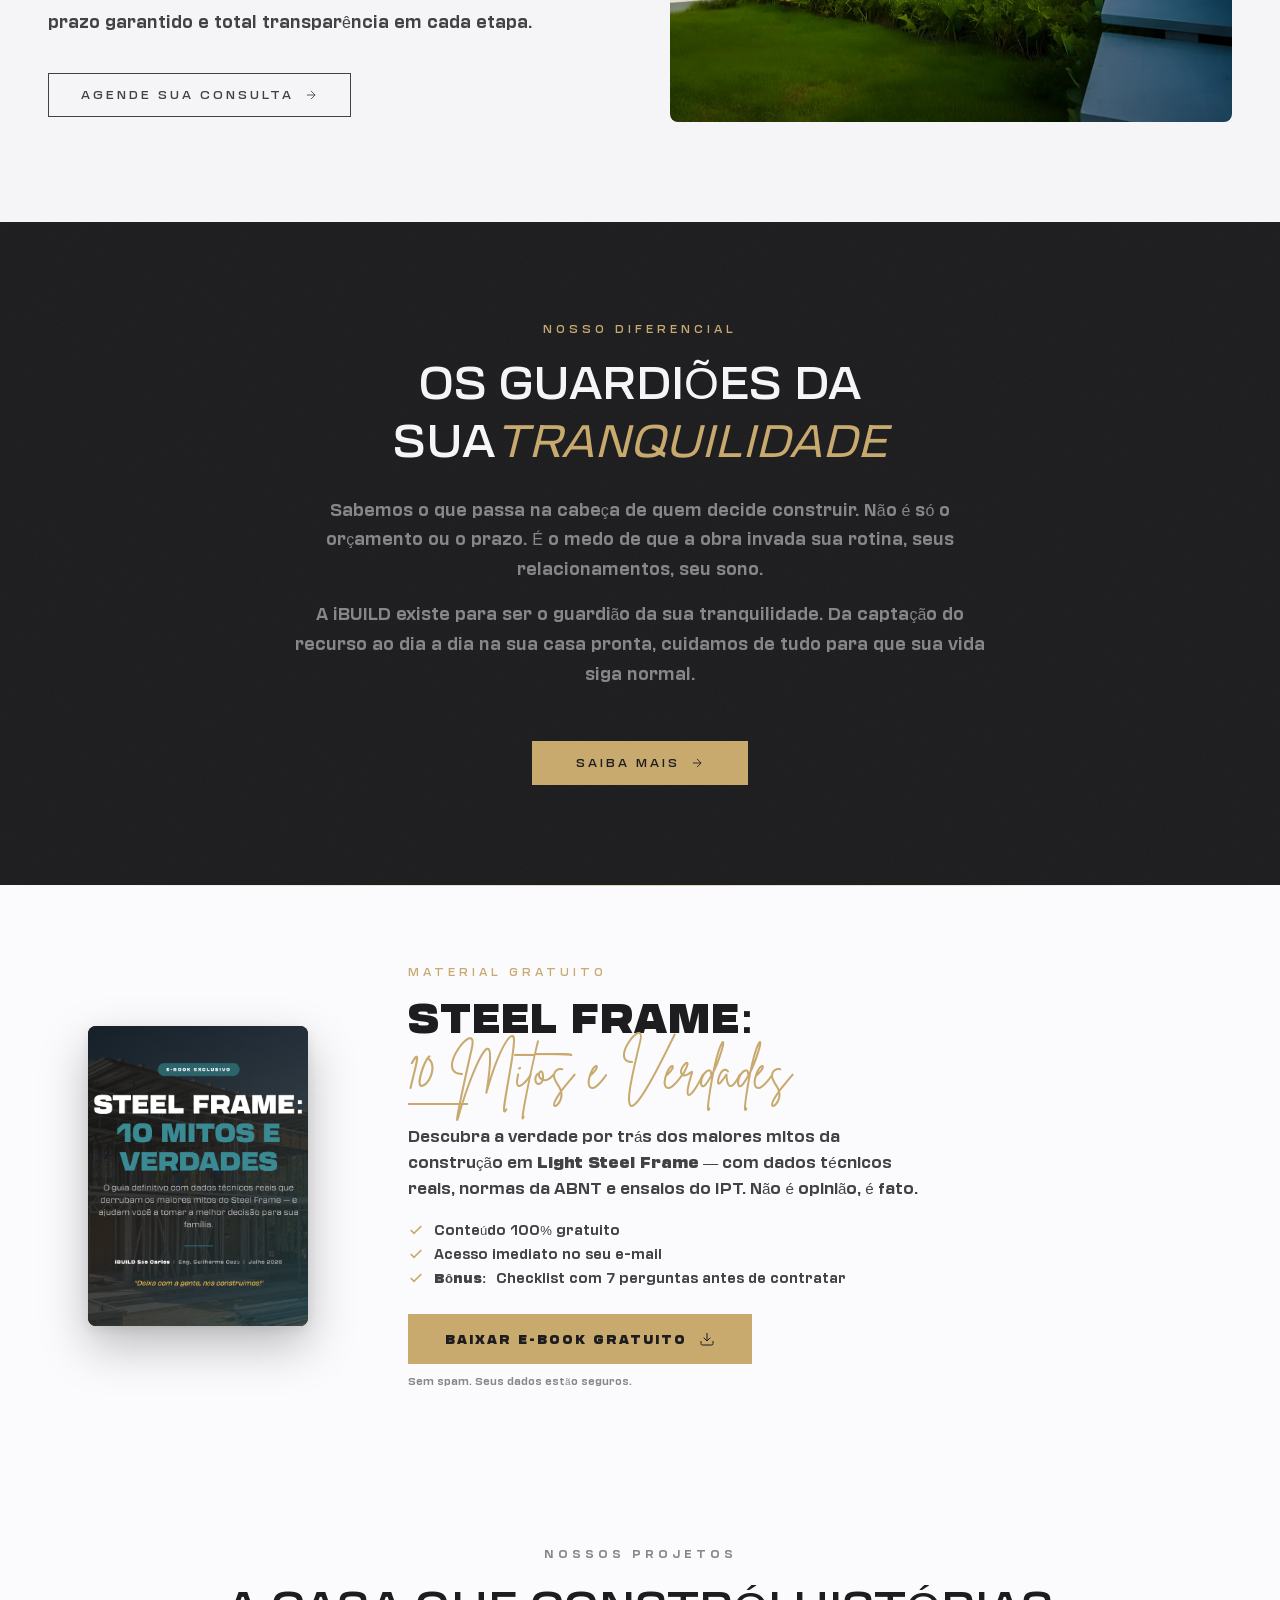
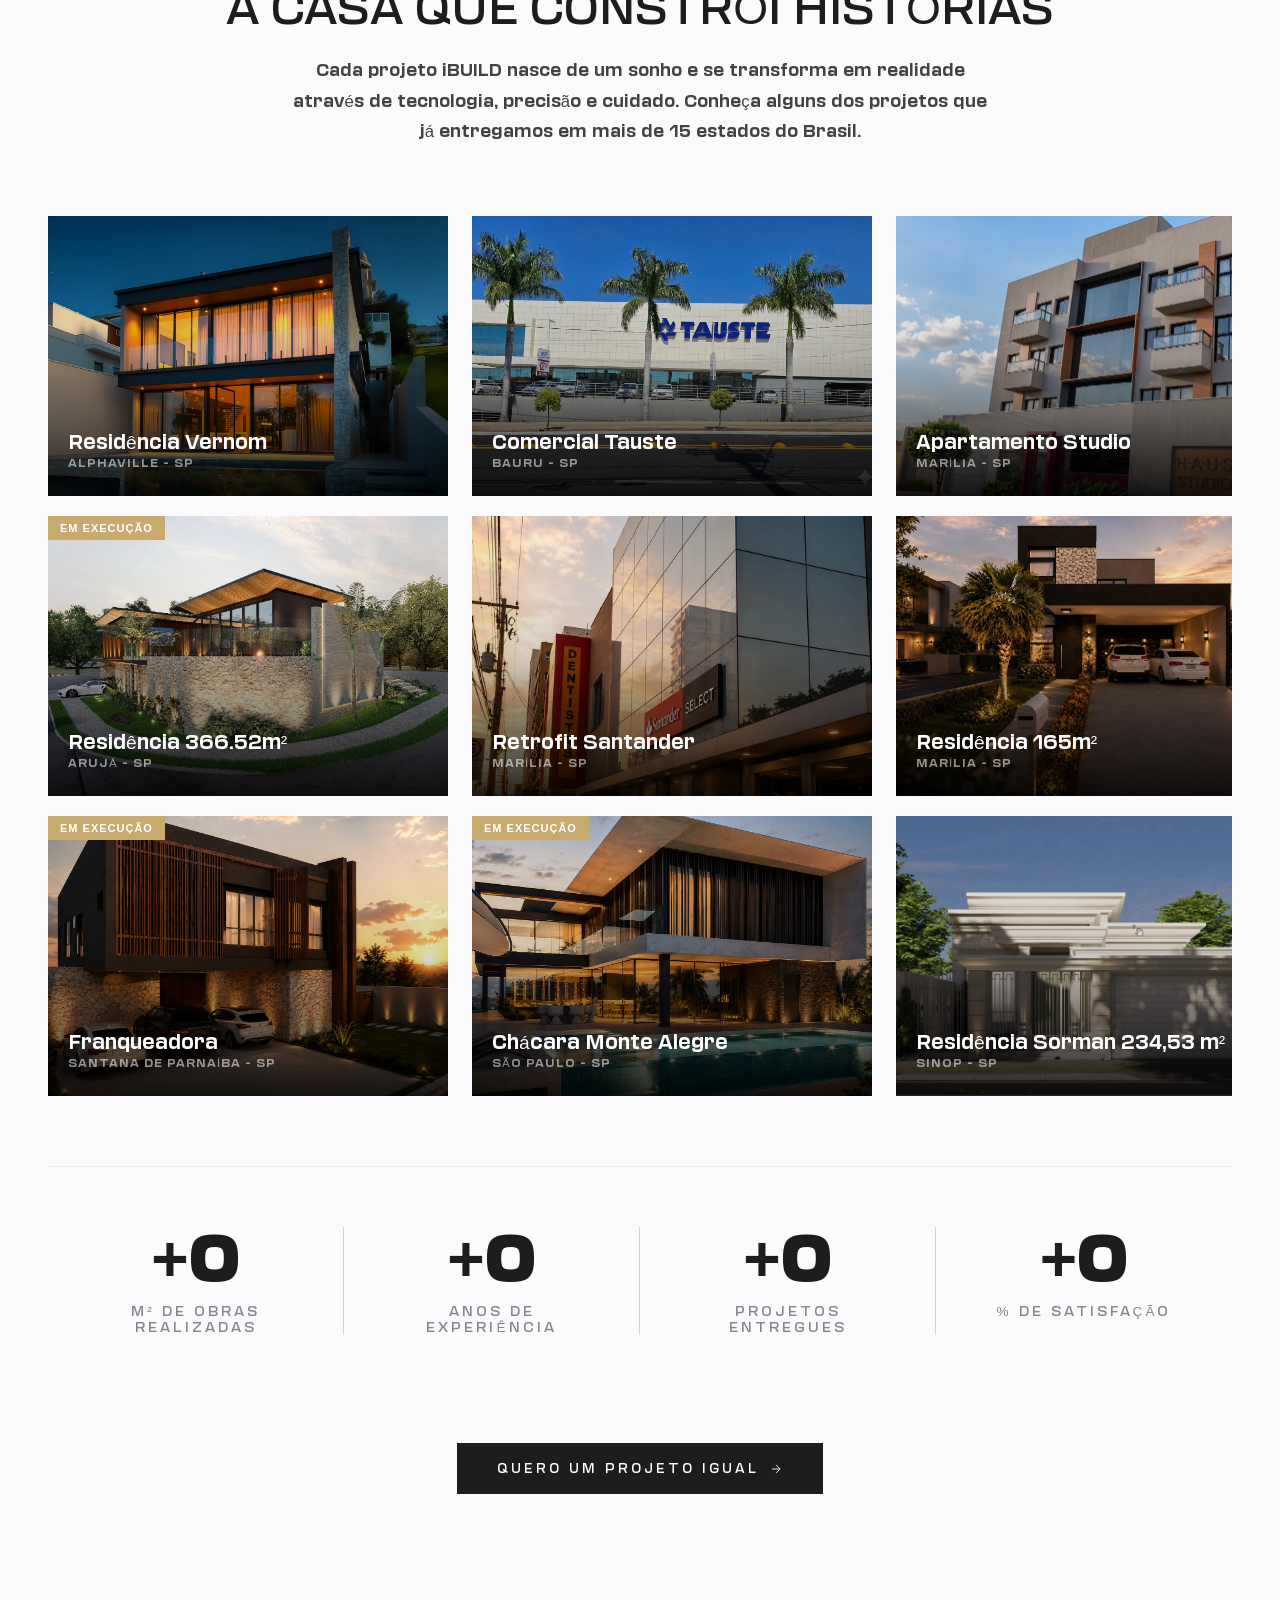
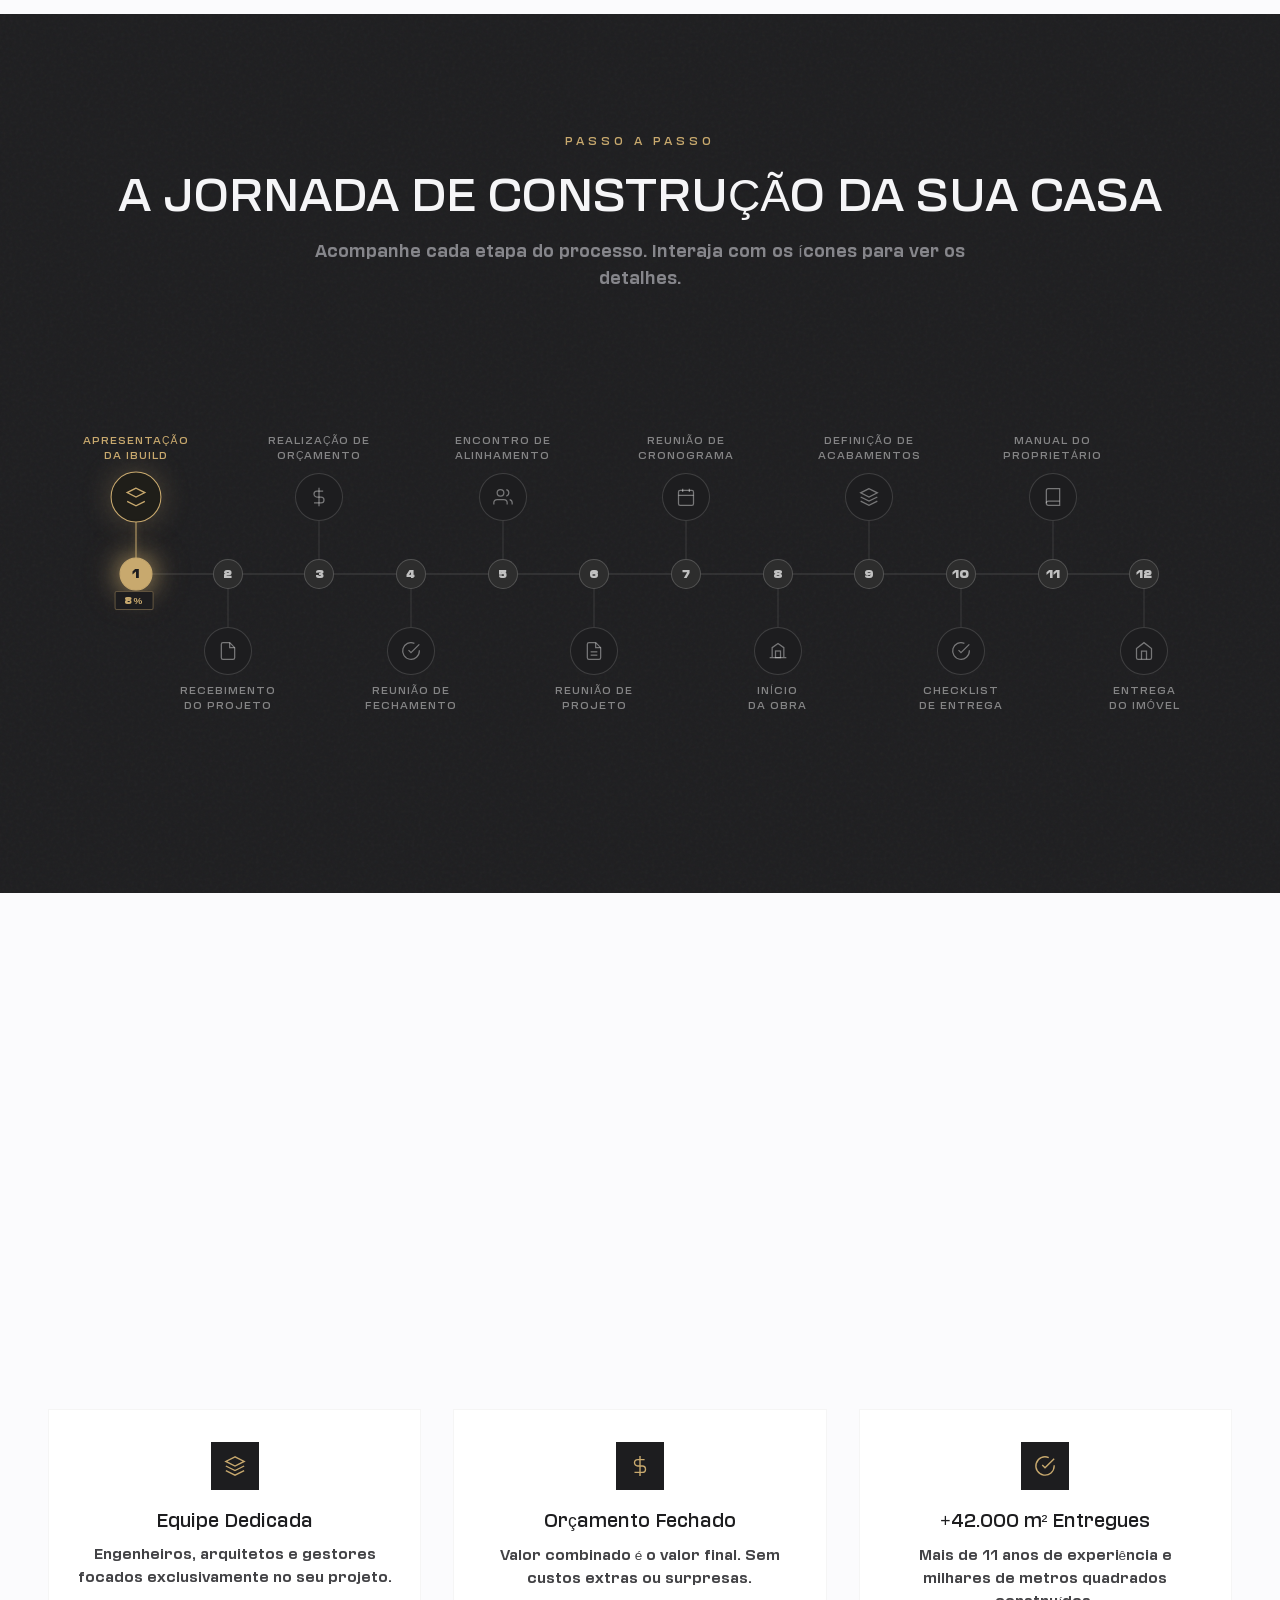
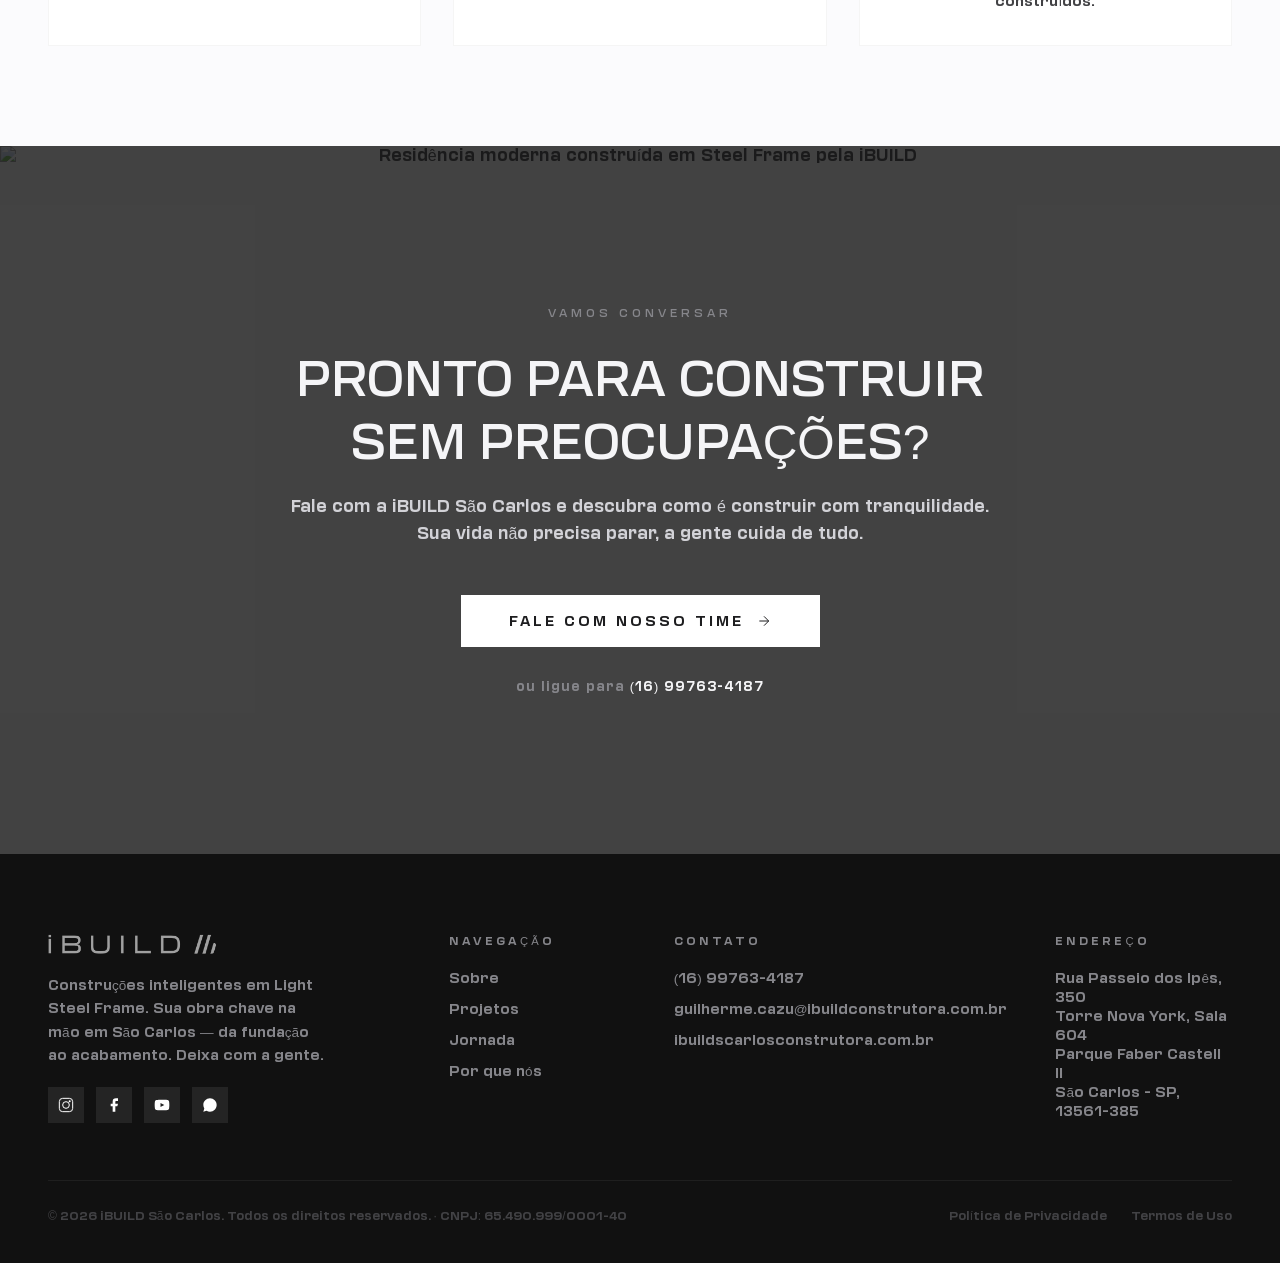
==== commit 99e2ed78: "Remove commented code for E-BOOK section Removed commented section about E-BOOK GRATUITO." ====
--- a/index.html
+++ b/index.html
@@ -2288,10 +2288,9 @@
             </div>
         </div>
     </section>
-/* ============================================================
+ <!--  ============================================================
 SEÇÃO: E-BOOK GRATUITO — Steel Frame: 10 Mitos e Verdades
-(Insira ENTRE </section> de "guardioes" e <section class="showcase">)
-============================================================ --> */
+============================================================ --> 
 <section class="ebook-teaser" id="ebook">
     <div class="ebook-teaser-inner">
         <!-- Coluna da capa -->
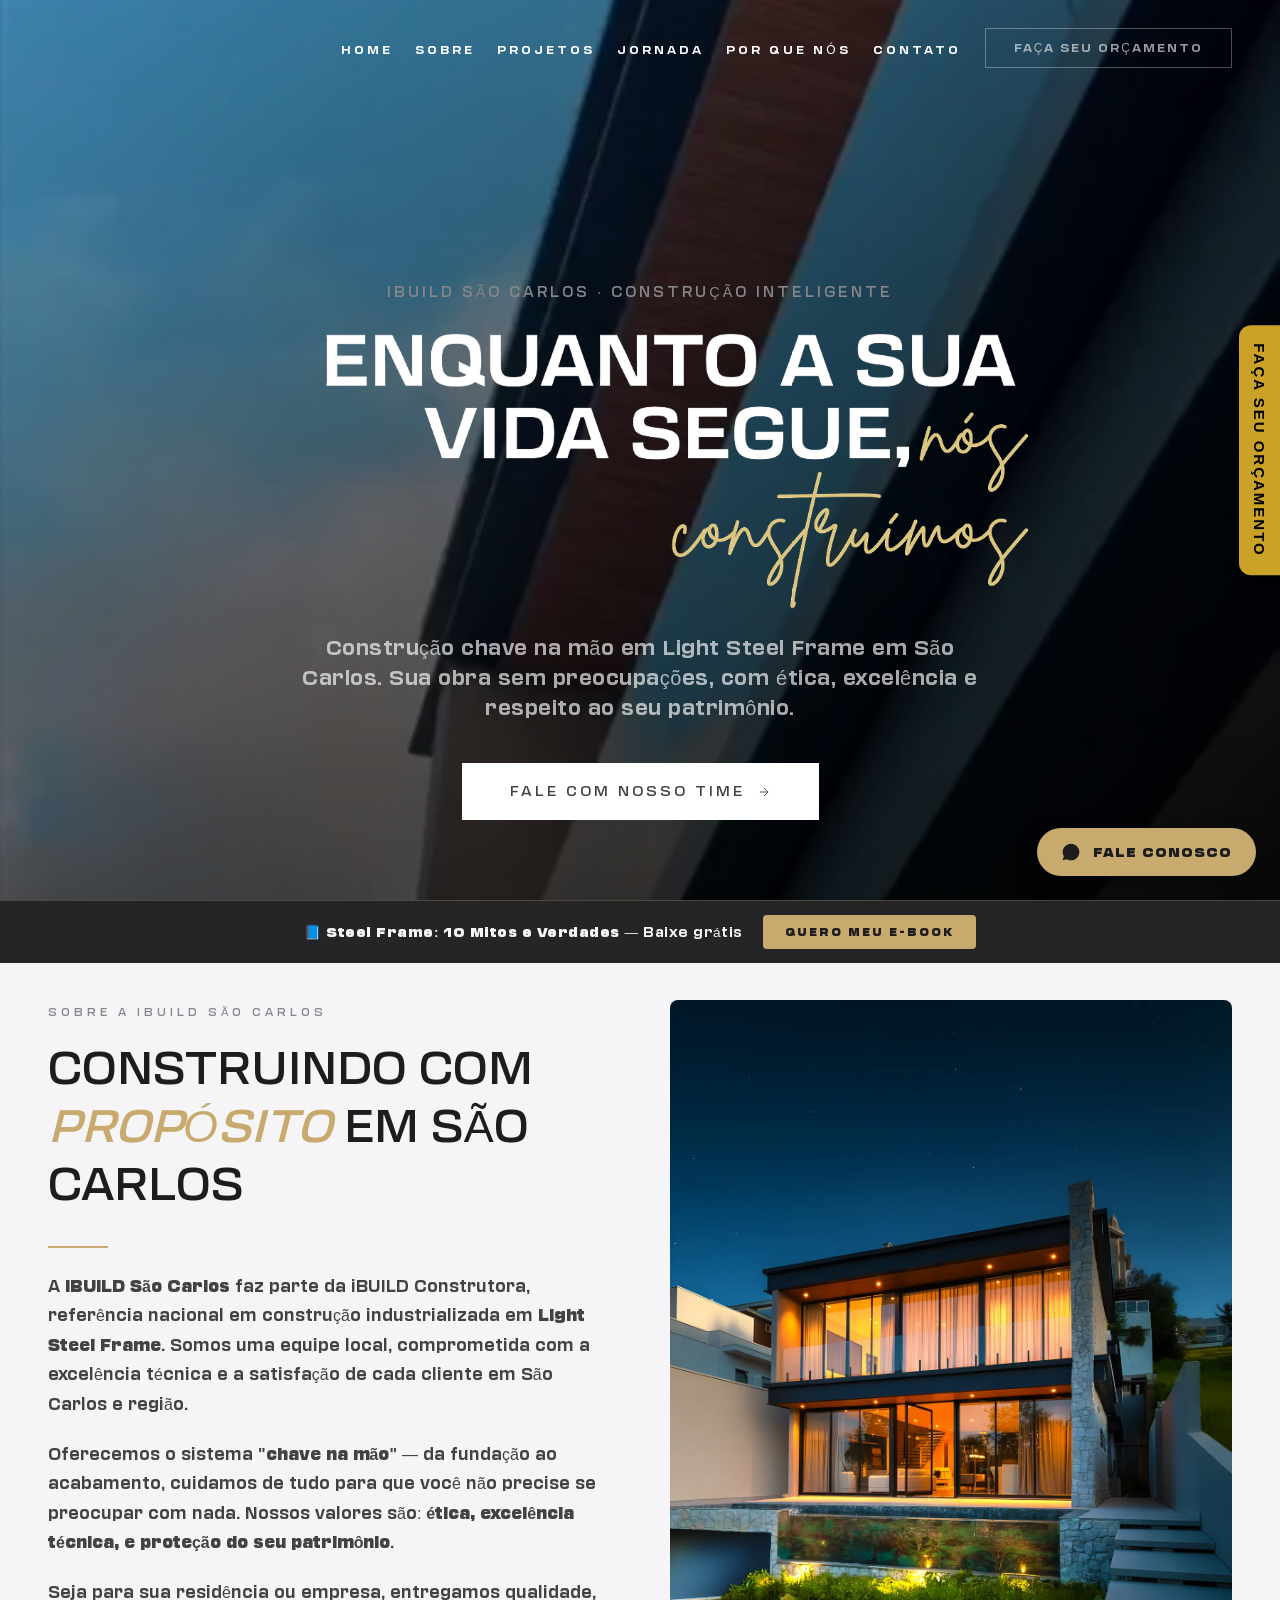
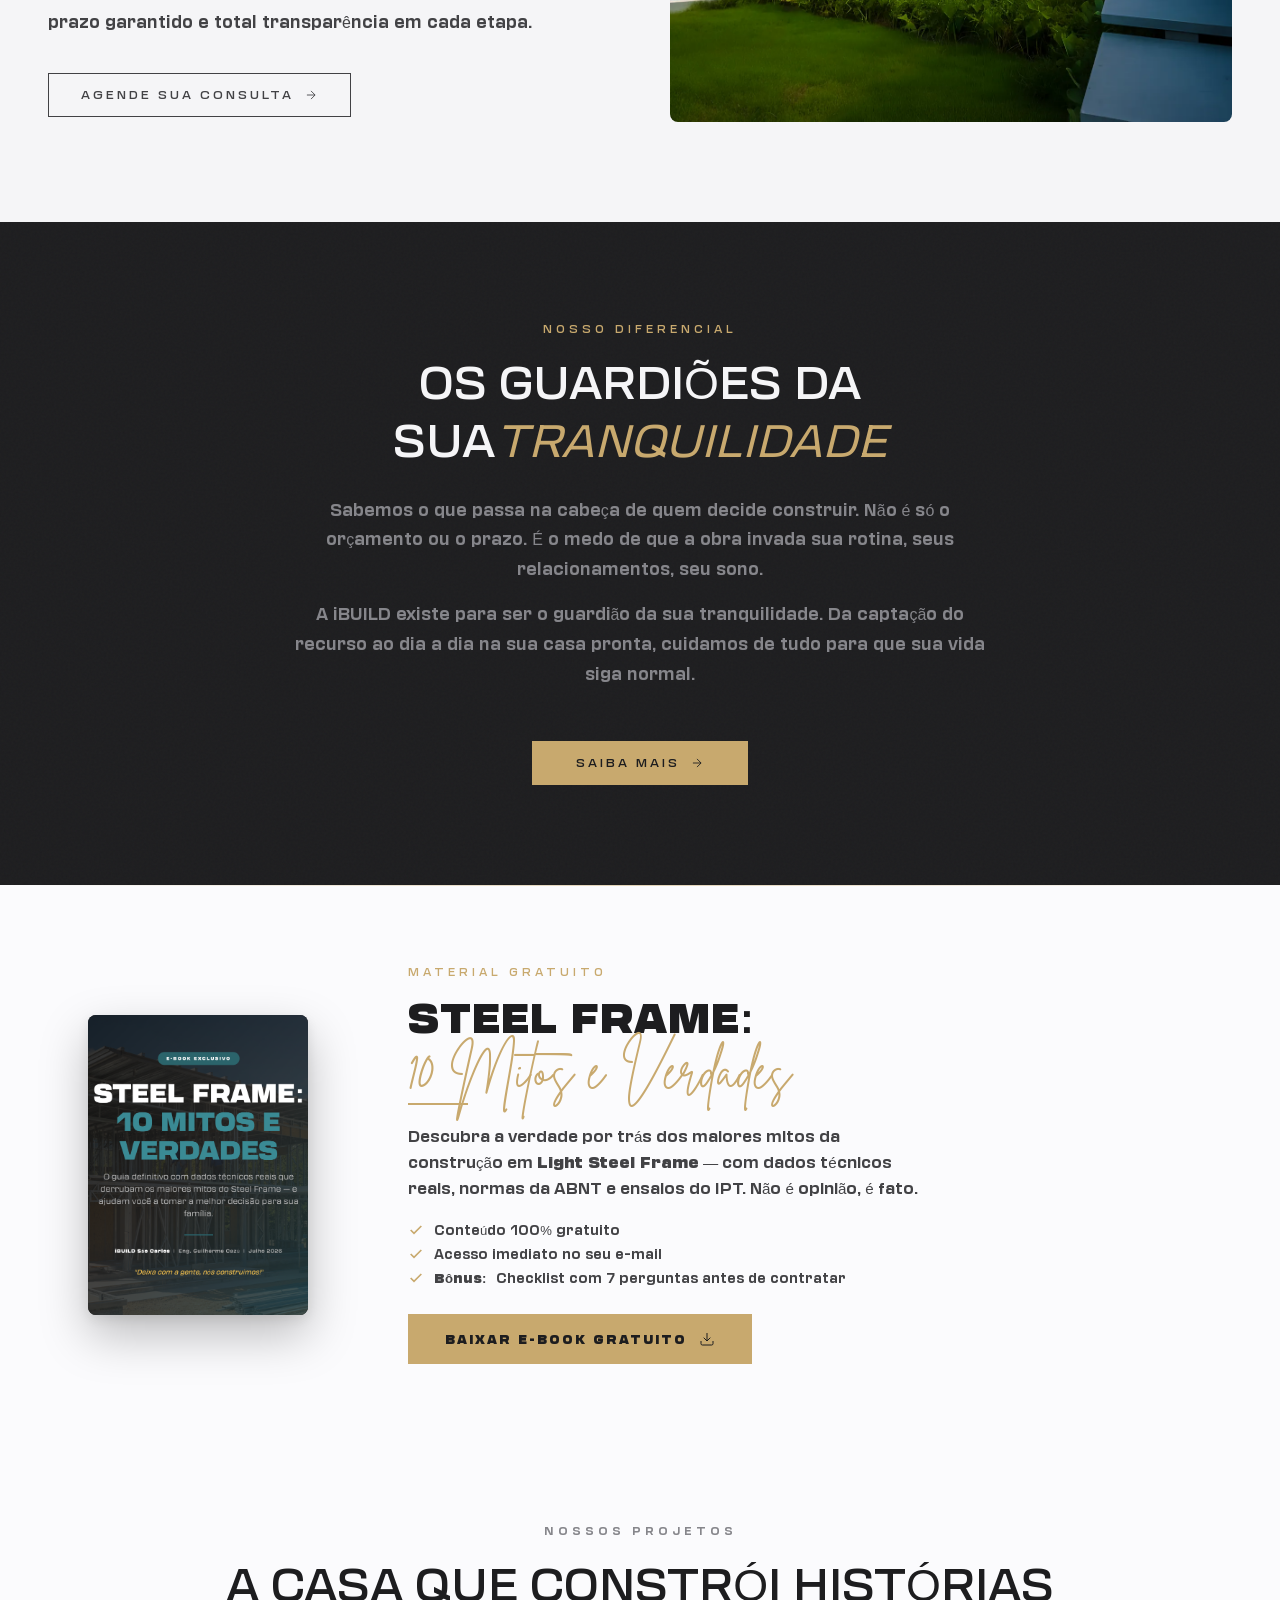
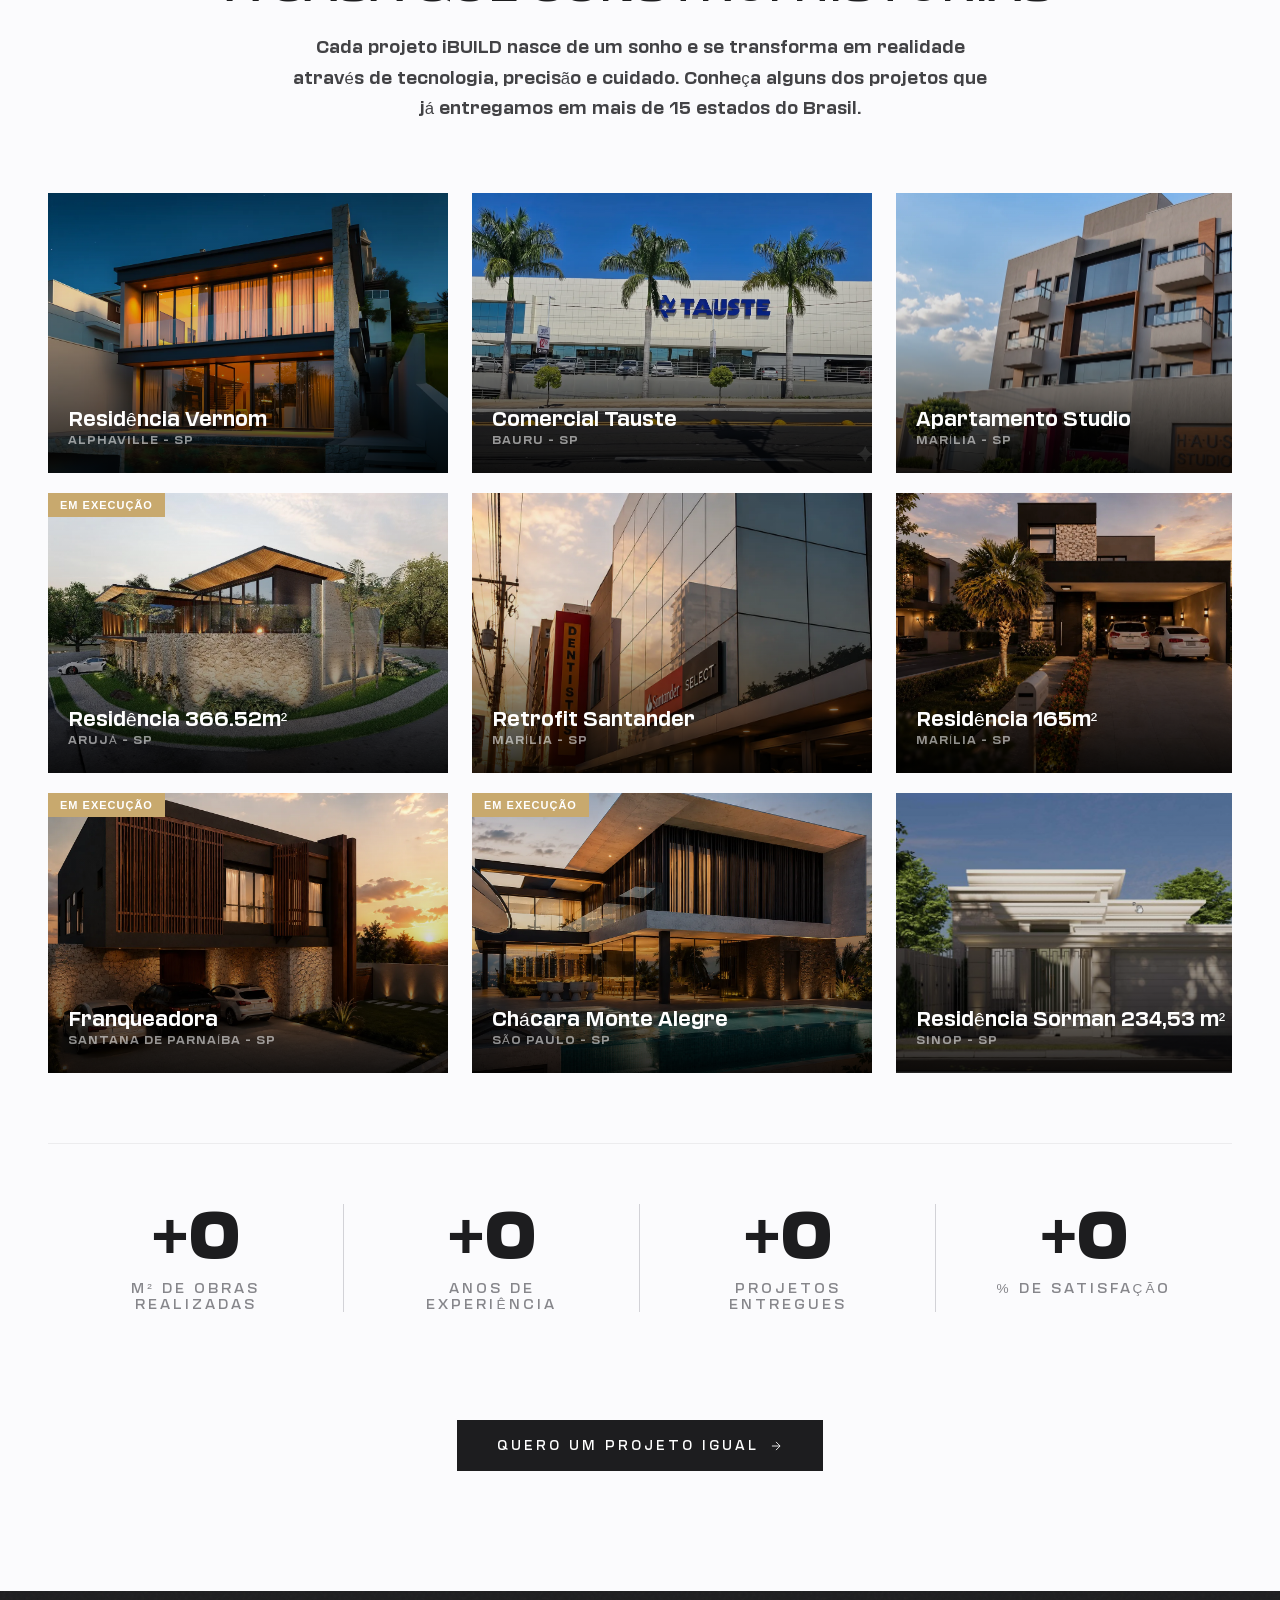
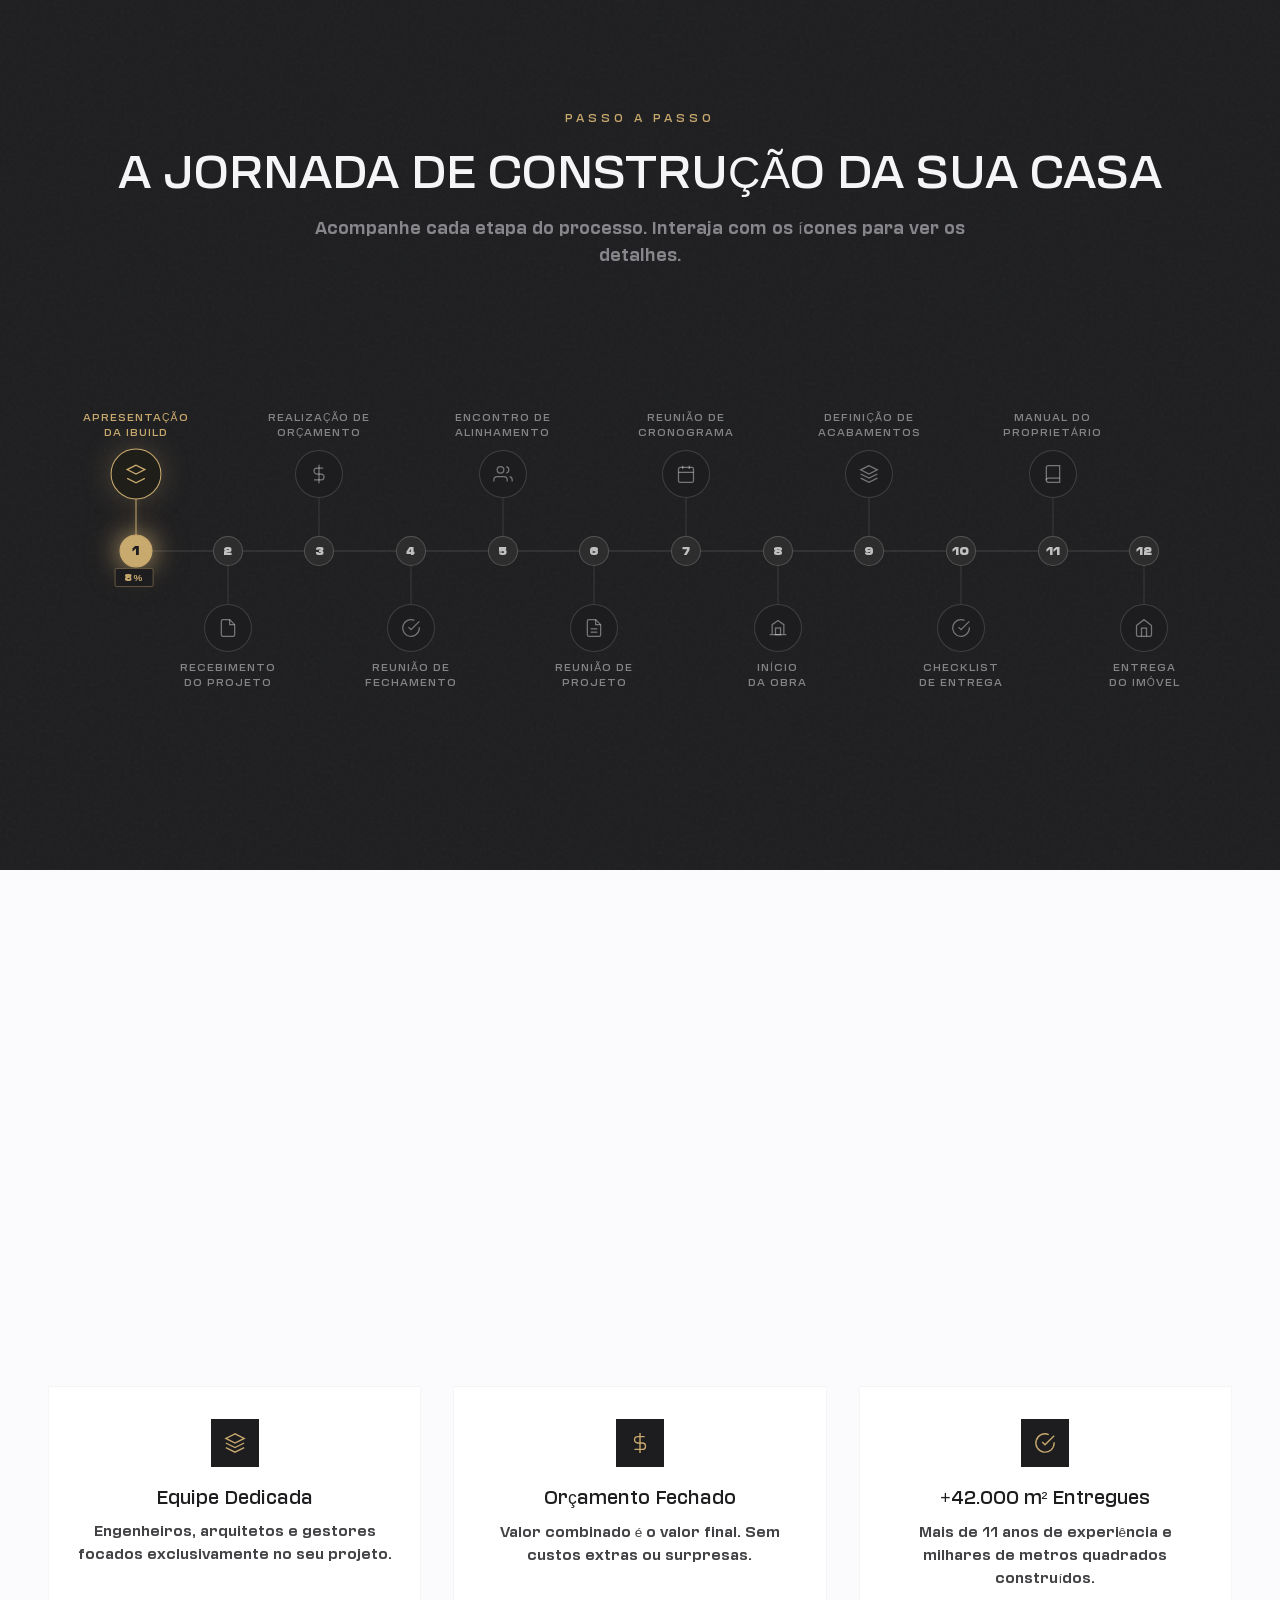
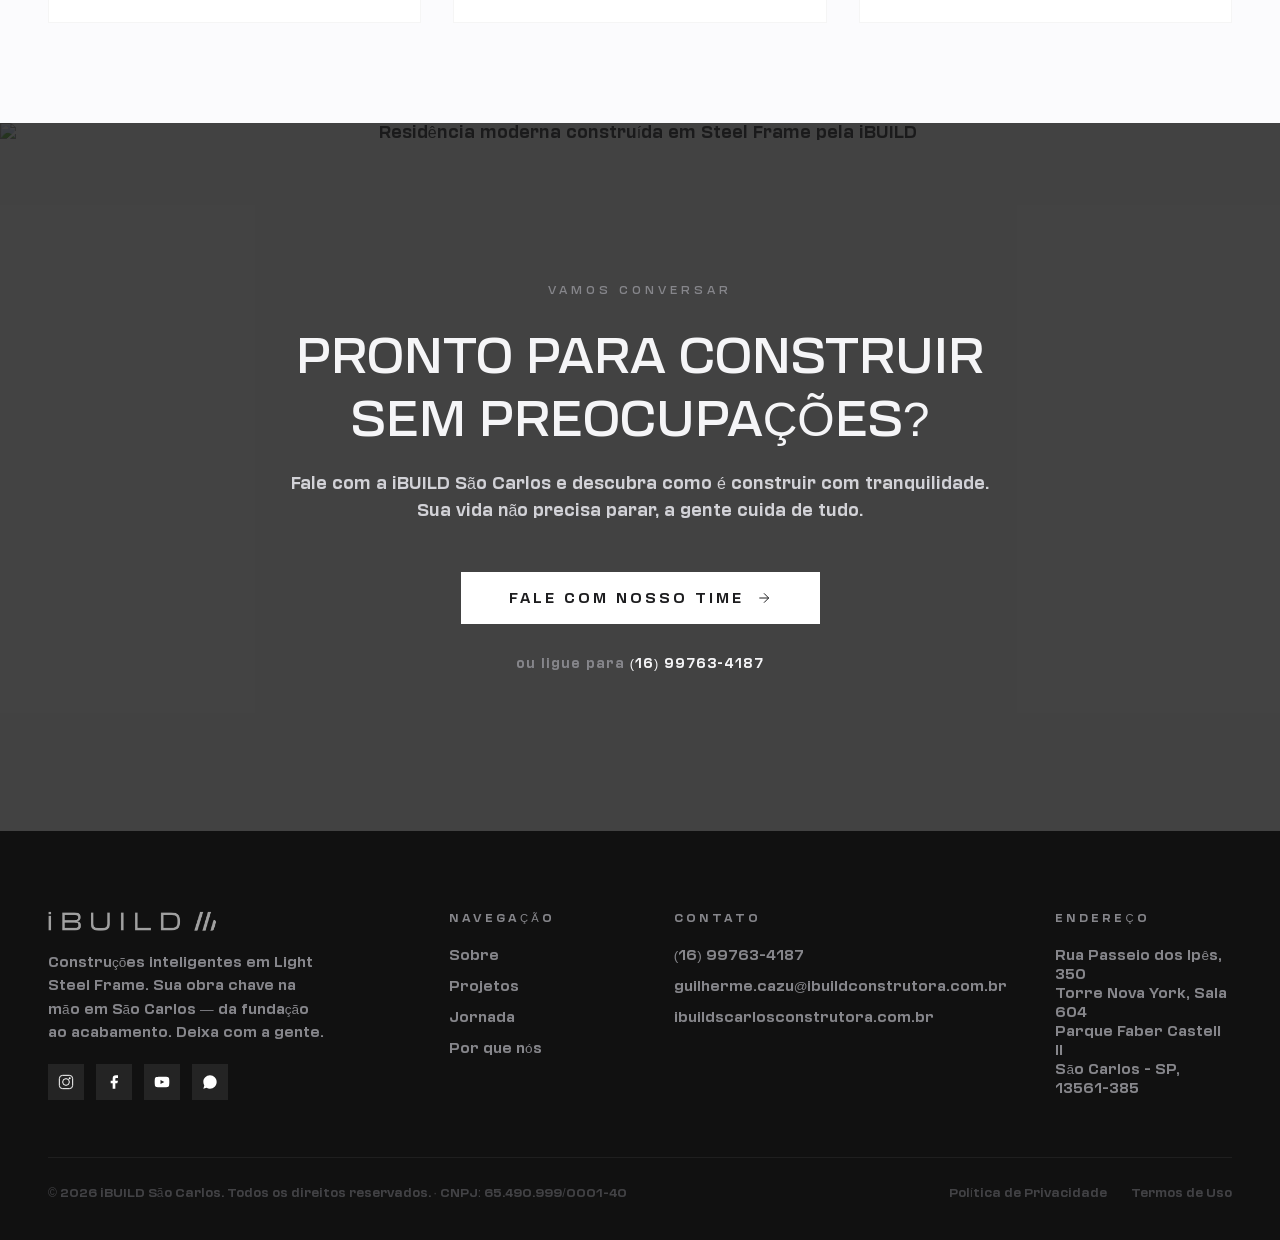
==== commit 8fe7fbd8: "Remove spam note from ebook teaser section Removed the spam note regarding data security." ====
--- a/index.html
+++ b/index.html
@@ -2334,7 +2334,6 @@
                 <svg viewBox="0 0 24 24" fill="none" stroke="currentColor" stroke-width="1.5"><path d="M21 15v4a2 2 0 01-2 2H5a2 2 0 01-2-2v-4"/><polyline points="7 10 12 15 17 10"/><line x1="12" y1="15" x2="12" y2="3"/></svg>
             </a>
 
-            <p class="ebook-teaser-note">Sem spam. Seus dados estão seguros.</p>
         </div>
     </div>
 </section>
